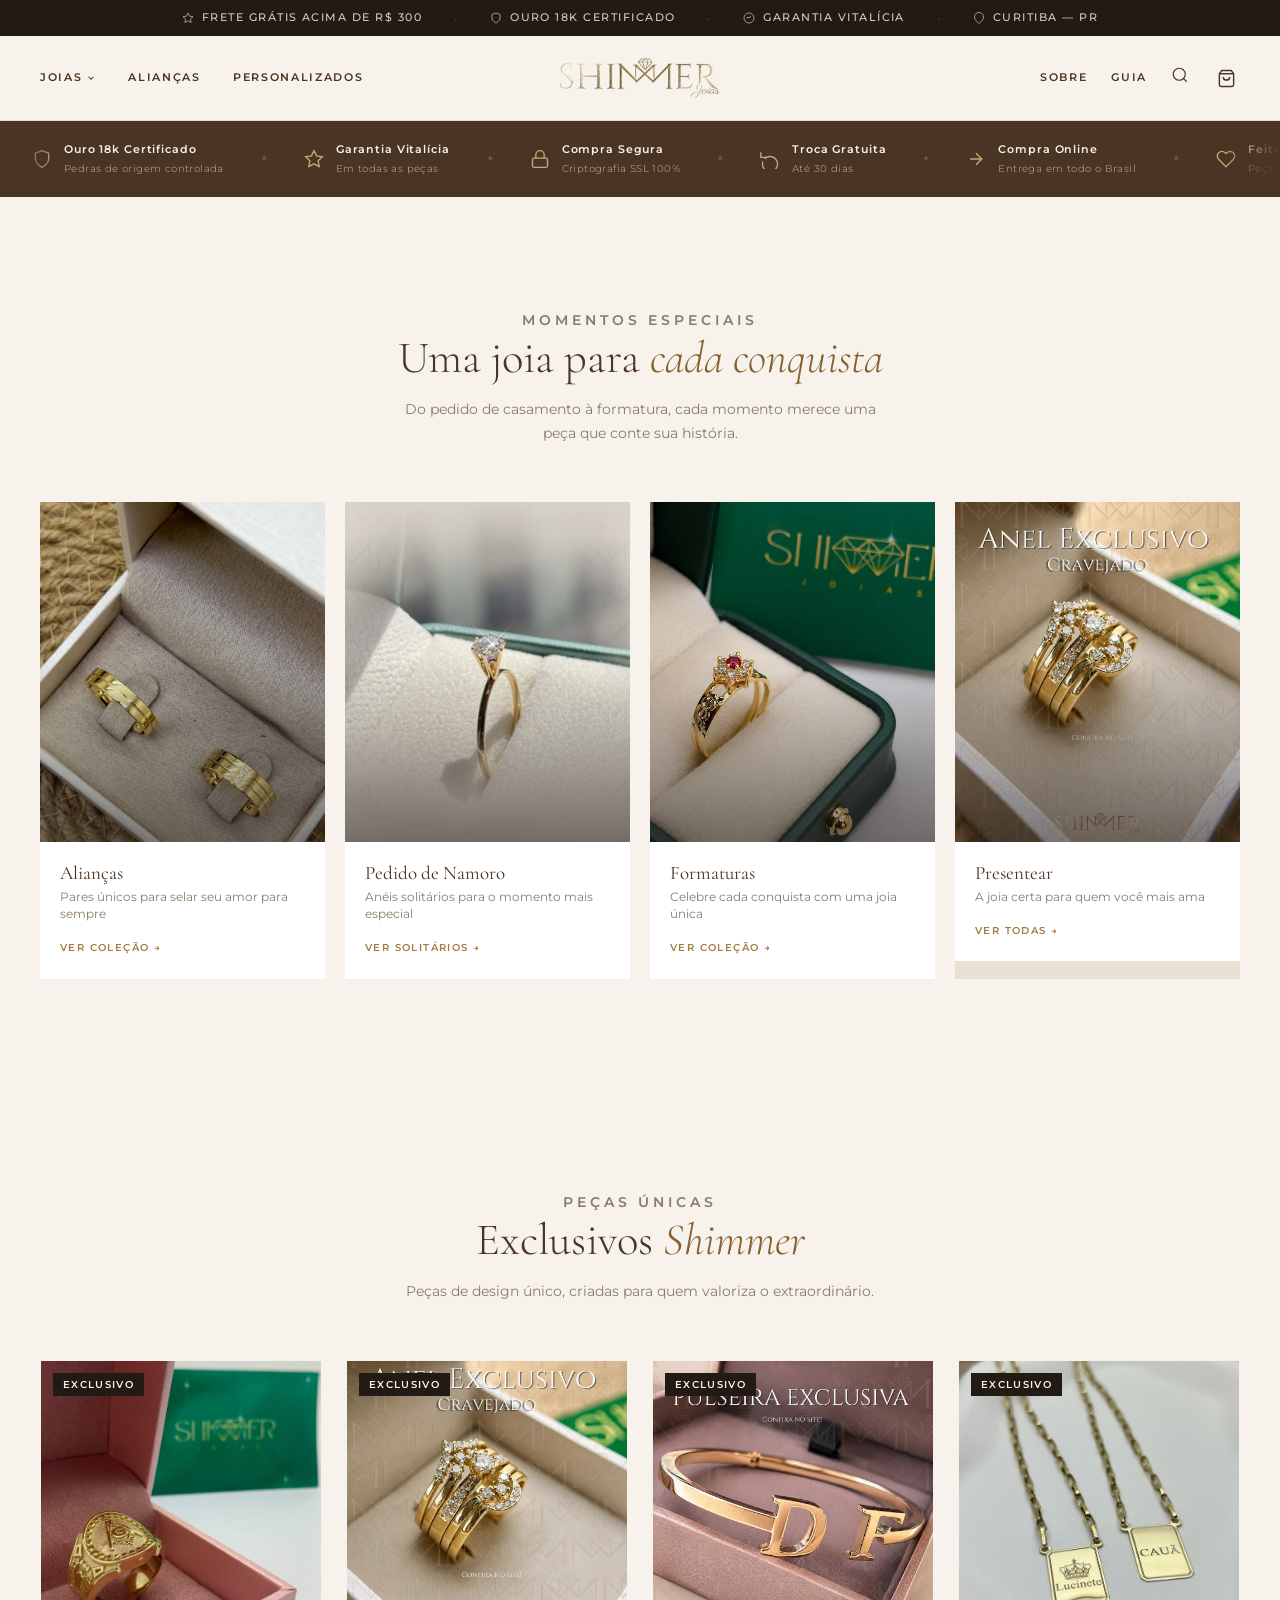
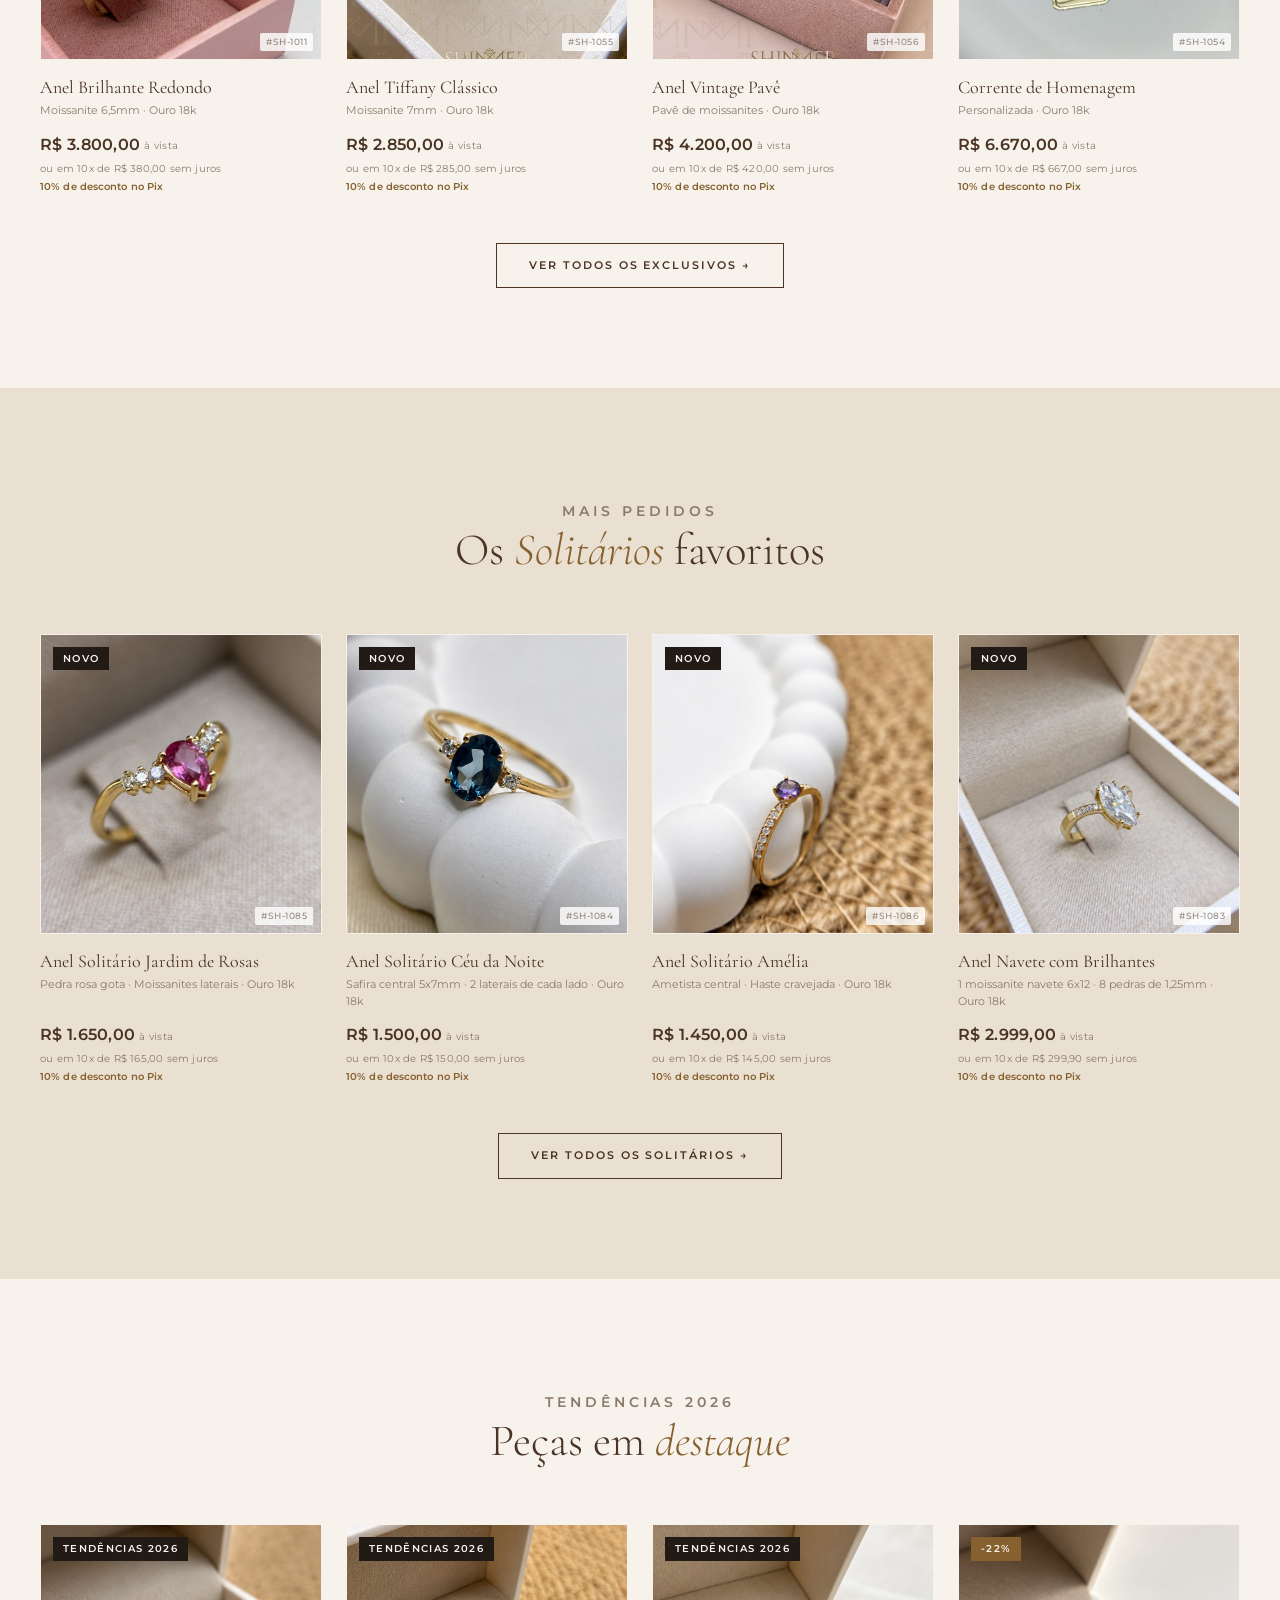
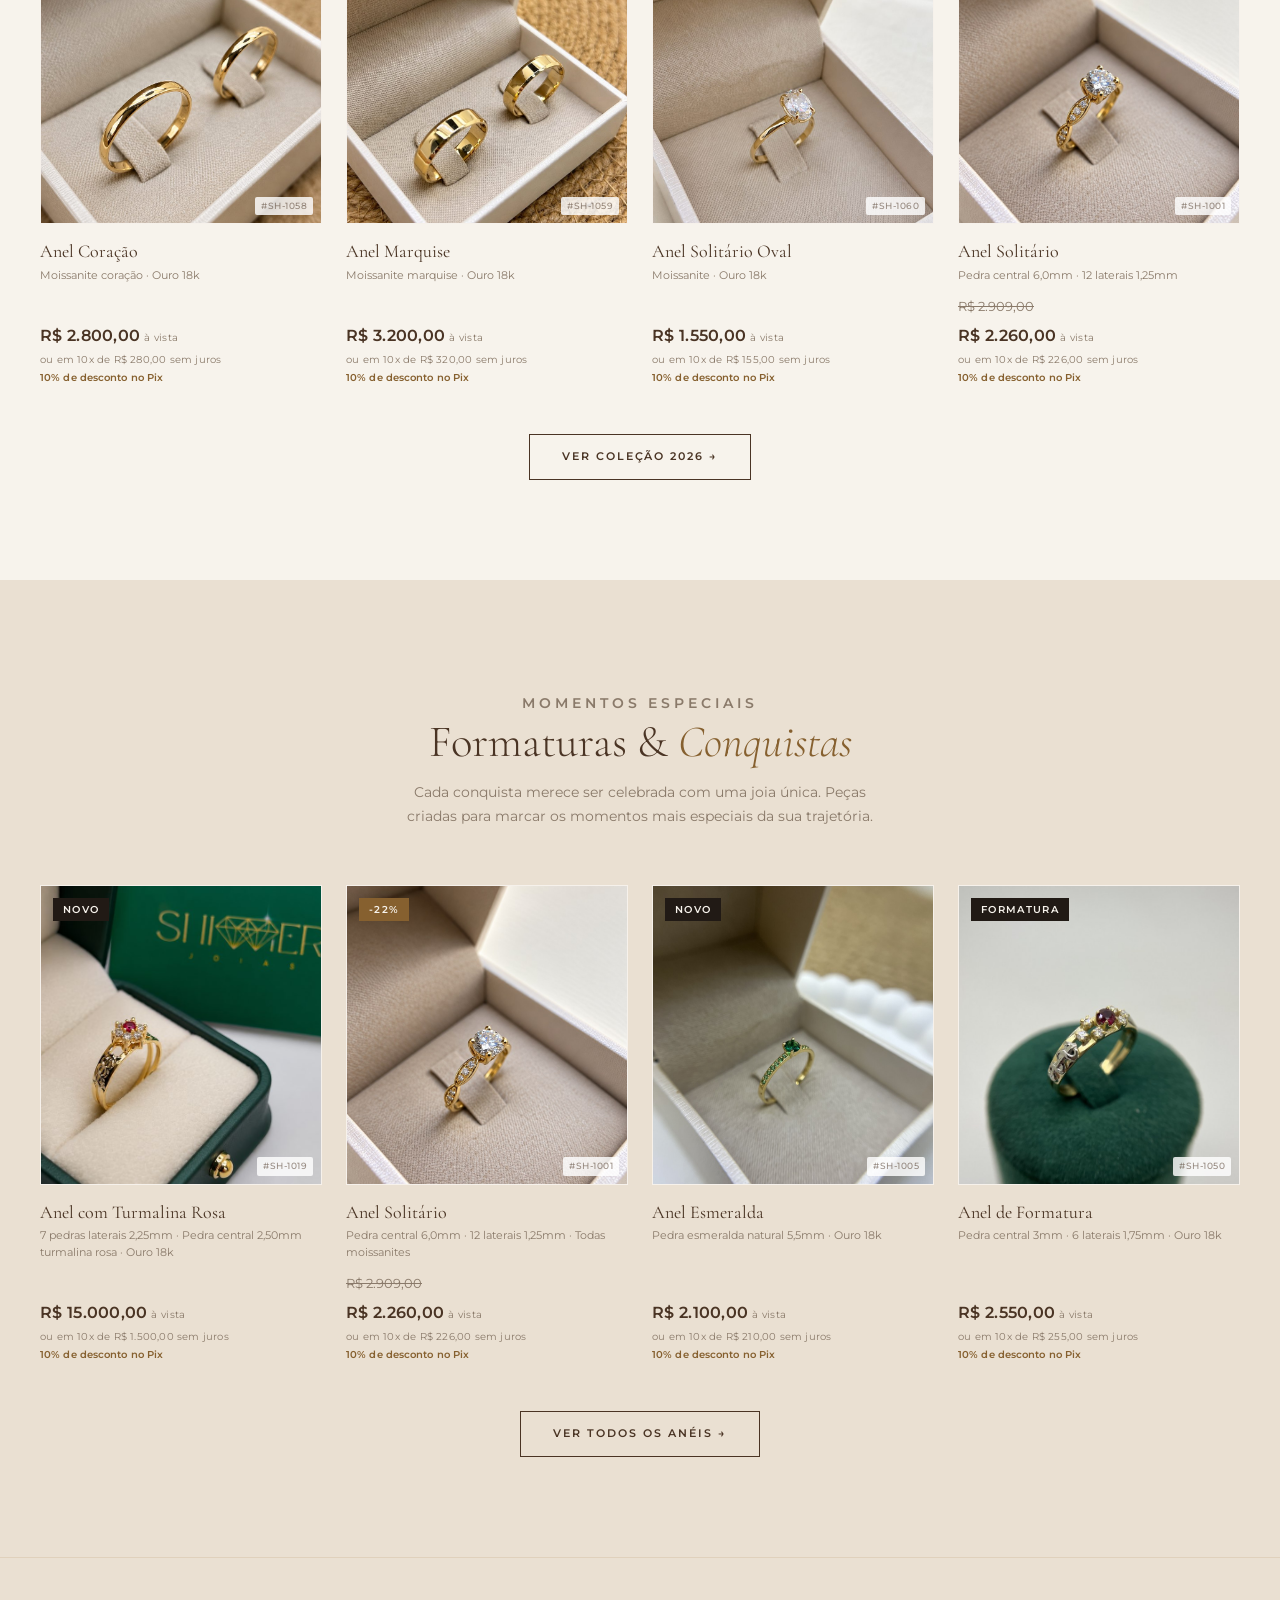
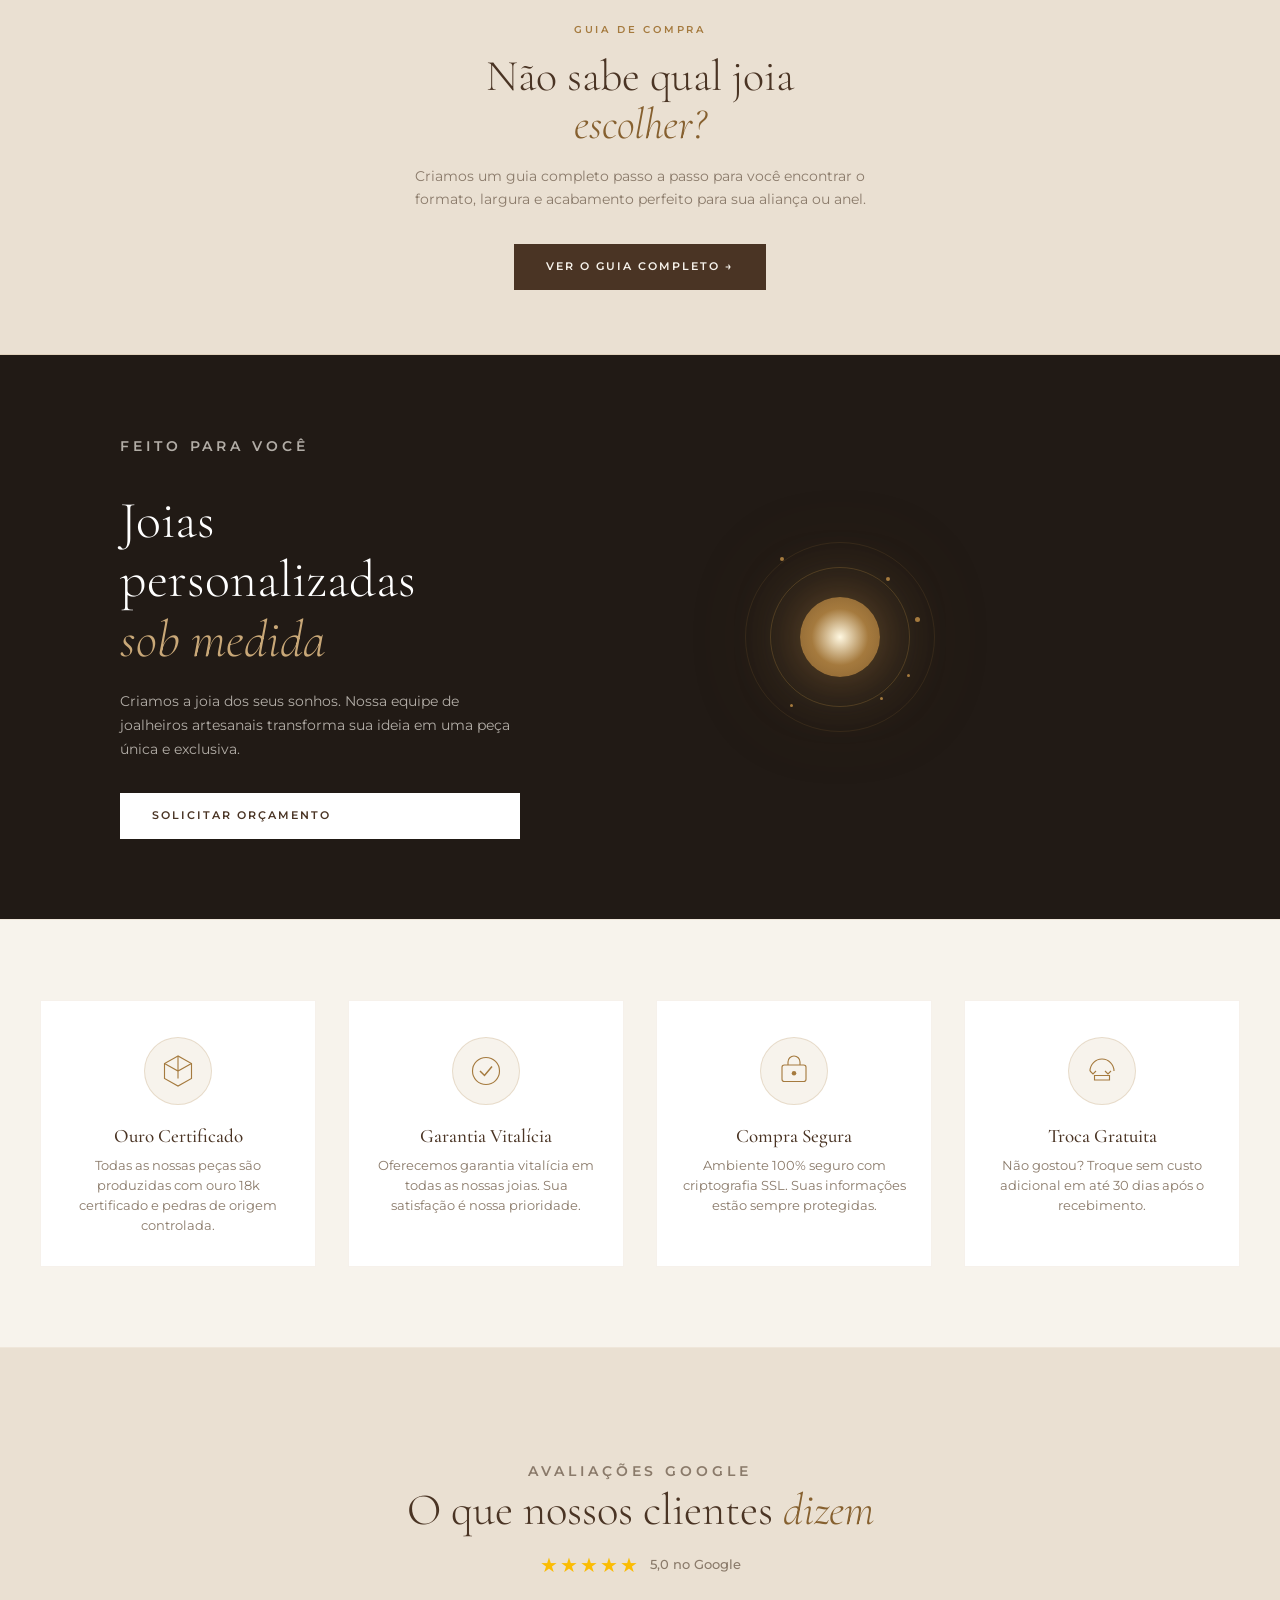
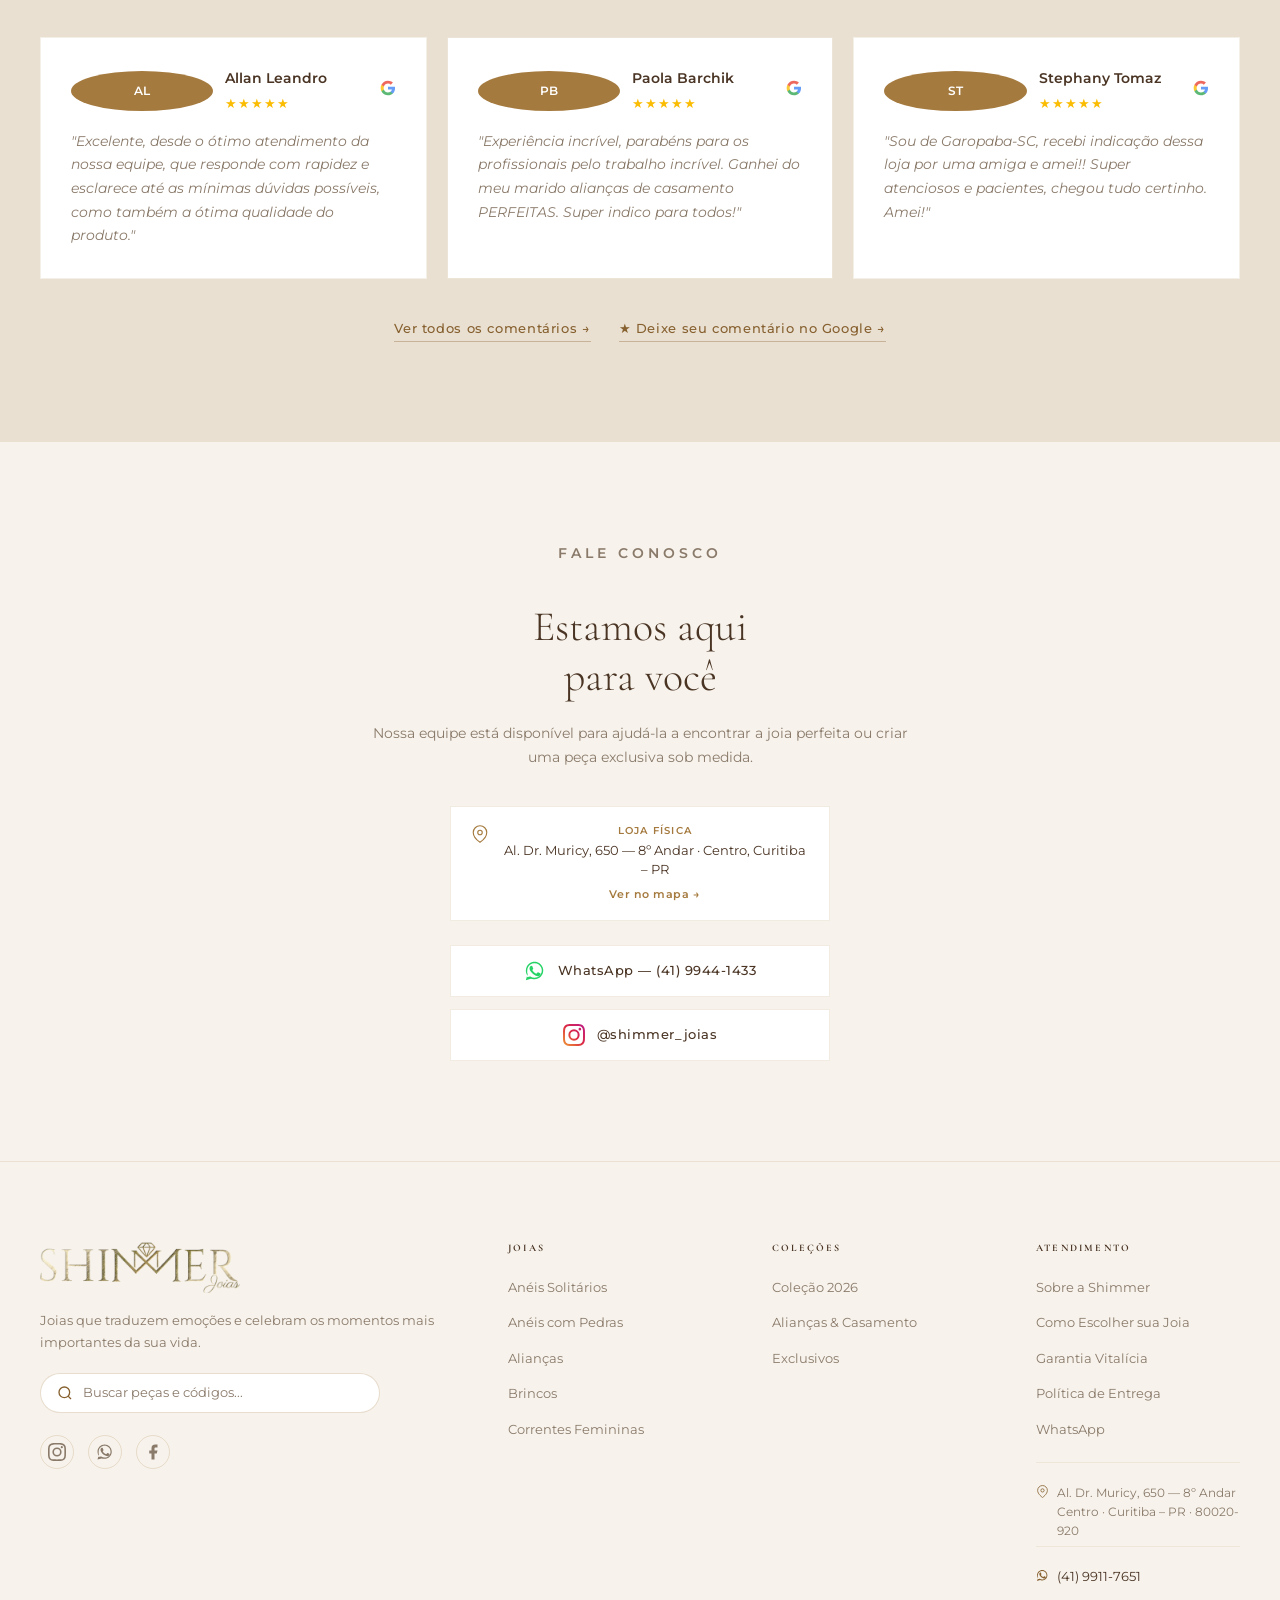
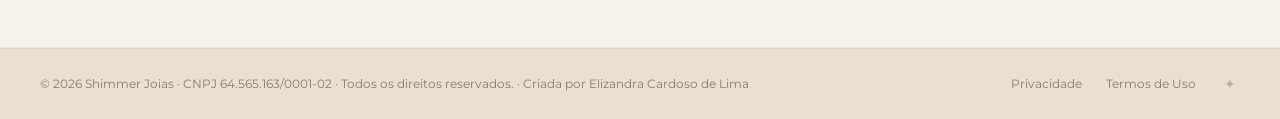
==== index.html @ 9ee4f94f "feat: secao 'Solitarios favoritos' mostra os solitarios recentes Troca os 4 cards antigos (dados fic" ====
<!DOCTYPE html>
<html lang="pt-BR">
<head>
  <meta charset="UTF-8" />
  <meta name="viewport" content="width=device-width, initial-scale=1.0" />
  <title>Shimmer Joias — Joias em Ouro 18k | Curitiba</title>
  <meta name="description" content="Joias exclusivas em ouro 18k, alianças de casamento, anéis solitários e personalizados. Shimmer Joias — Curitiba, PR." />
  <link rel="icon" type="image/png" href="images/logo.png" />
  <link rel="preconnect" href="https://fonts.googleapis.com" />
  <link rel="preconnect" href="https://fonts.gstatic.com" crossorigin />
  <link href="https://fonts.googleapis.com/css2?family=Cormorant+Garamond:ital,wght@0,300;0,400;0,500;0,600;1,300;1,400;1,500&family=Montserrat:wght@300;400;500;600;700&display=swap" rel="stylesheet" />
  <link rel="stylesheet" href="css/style.css" />
</head>
<body>

  <!-- ===== BARRA SUPERIOR ===== -->
  <div class="announcement-bar">
    <div class="announcement-items">
      <span class="announcement-item">
        <svg width="12" height="12" viewBox="0 0 24 24" fill="none" stroke="currentColor" stroke-width="2"><path d="M12 2l3.09 6.26L22 9.27l-5 4.87 1.18 6.88L12 17.77l-6.18 3.25L7 14.14 2 9.27l6.91-1.01L12 2z"/></svg>
        Frete Grátis acima de R$&nbsp;300
      </span>
      <span class="announcement-sep">·</span>
      <span class="announcement-item">
        <svg width="12" height="12" viewBox="0 0 24 24" fill="none" stroke="currentColor" stroke-width="2"><path d="M12 22s8-4 8-10V5l-8-3-8 3v7c0 6 8 10 8 10z"/></svg>
        Ouro 18k Certificado
      </span>
      <span class="announcement-sep">·</span>
      <span class="announcement-item">
        <svg width="12" height="12" viewBox="0 0 24 24" fill="none" stroke="currentColor" stroke-width="2"><circle cx="12" cy="12" r="10"/><path d="M16 8l-4 4-2-2-3 3"/></svg>
        Garantia Vitalícia
      </span>
      <span class="announcement-sep">·</span>
      <span class="announcement-item">
        <svg width="12" height="12" viewBox="0 0 24 24" fill="none" stroke="currentColor" stroke-width="2"><path d="M21 10c0 7-9 13-9 13S3 17 3 10a9 9 0 0118 0z"/></svg>
        Curitiba&nbsp;—&nbsp;PR
      </span>
    </div>
  </div>

  <!-- ===== HEADER ===== -->
  <header id="header">
    <div class="header-inner">

      <!-- Nav esquerda -->
      <nav class="nav-left">
        <div class="nav-dropdown">
          <a href="categoria.html">
            Joias
            <svg width="10" height="10" viewBox="0 0 24 24" fill="none" stroke="currentColor" stroke-width="2.5"><polyline points="6 9 12 15 18 9"/></svg>
          </a>
          <div class="dropdown-menu">
            <a href="categoria.html?cat=solitarios">Anéis Solitários</a>
            <a href="categoria.html?cat=aneis">Anéis com Pedras</a>
            <a href="categoria.html?cat=aneis-formatura">Anéis de Formatura</a>
            <a href="categoria.html?cat=correntes-femininas">Correntes Femininas</a>
            <a href="categoria.html?cat=brincos">Brincos</a>
            <a href="categoria.html?cat=pulseiras-femininas">Pulseiras Femininas</a>
            <a href="categoria.html?cat=pulseiras-masculinas">Pulseiras Masculinas</a>
            <a href="categoria.html?cat=correntes">Correntes Masculinas</a>
            <a href="categoria.html?cat=aneis-masculinos">Anéis Masculinos</a>
          </div>
        </div>
        <a href="categoria.html?cat=casamento">Alianças</a>
        <a href="index.html#contato">Personalizados</a>
      </nav>

      <!-- Logo central -->
      <div class="header-logo">
        <a href="index.html">
          <img src="images/logo.png" alt="Shimmer Joias" />
        </a>
      </div>

      <!-- Nav direita -->
      <nav class="nav-right">
        <div class="nav-text-links">
          <a href="sobre.html">Sobre</a>
          <a href="escolher-joia.html">Guia</a>
        </div>

        <!-- Sacola -->
        <button class="nav-icon-btn" id="cart-btn" aria-label="Sacola">
          <svg width="19" height="19" viewBox="0 0 24 24" fill="none" stroke="currentColor" stroke-width="1.8"><path d="M6 2L3 6v14a2 2 0 002 2h14a2 2 0 002-2V6l-3-4z"/><line x1="3" y1="6" x2="21" y2="6"/><path d="M16 10a4 4 0 01-8 0"/></svg>
          <span class="cart-count" id="cart-count" style="display:none">0</span>
        </button>

        <!-- Hamburger mobile -->
        <button class="hamburger" id="hamburger" aria-label="Menu">
          <span></span><span></span><span></span>
        </button>
      </nav>

    </div>
  </header>

  <!-- ===== MENU MOBILE ===== -->
  <div class="mobile-menu" id="mobile-menu">
    <div class="mobile-menu-inner">
      <span class="mobile-menu-label">Joias</span>
      <a href="categoria.html?cat=solitarios">Anéis Solitários</a>
      <a href="categoria.html?cat=aneis">Anéis com Pedras</a>
      <a href="categoria.html?cat=brincos">Brincos</a>
      <a href="categoria.html?cat=correntes-femininas">Correntes Femininas</a>
      <a href="categoria.html?cat=pulseiras-femininas">Pulseiras Femininas</a>
      <div class="mobile-menu-sep"></div>
      <span class="mobile-menu-label">Coleções</span>
      <a href="categoria.html?cat=casamento">Alianças &amp; Casamento</a>
      <a href="colecao-2026.html">Coleção 2026</a>
      <a href="categoria.html?cat=aneis-exclusivos">Exclusivos</a>
      <div class="mobile-menu-sep"></div>
      <span class="mobile-menu-label">Institucional</span>
      <a href="sobre.html">Sobre a Shimmer</a>
      <a href="escolher-joia.html">Guia de Compra</a>
      <a href="index.html#contato">Fale Conosco</a>
      <a href="https://wa.me/554199441433" target="_blank">WhatsApp</a>
    </div>
  </div>

  <!-- ===== HERO SLIDER ===== -->
  <section class="hero-slider-wrap">
    <div class="hero-slider" id="heroSlider">
      <div class="hero-slide active">
        <picture>
          <source media="(max-width: 768px)" srcset="images/hero-slide-1-mobile.jpg" />
          <img src="images/hero-slide-1.jpg" alt="Para Momentos Únicos — Shimmer Joias" />
        </picture>
      </div>
      <div class="hero-slide">
        <img src="images/hero-slide-2.jpg" alt="Coleção 2026 — Shimmer Joias" />
      </div>
      <div class="hero-slide">
        <img src="images/hero-slide-3.jpg" alt="Anel de Formatura de Fisioterapia — Shimmer Joias" />
      </div>
    </div>
    <div class="hero-dots" id="heroDots">
      <button class="hero-dot active" data-idx="0" aria-label="Slide 1"></button>
      <button class="hero-dot" data-idx="1" aria-label="Slide 2"></button>
      <button class="hero-dot" data-idx="2" aria-label="Slide 3"></button>
    </div>
  </section>

  <!-- ===== BARRA DE BENEFÍCIOS ===== -->
  <section class="benefits-bar">
    <div class="benefits-ticker">
      <div class="benefits-track">
        <!-- set 1 -->
        <div class="benefit-item">
          <div class="benefit-icon"><svg width="20" height="20" viewBox="0 0 24 24" fill="none" stroke="currentColor" stroke-width="1.6"><path d="M12 22s8-4 8-10V5l-8-3-8 3v7c0 6 8 10 8 10z"/></svg></div>
          <div class="benefit-text"><div class="benefit-title">Ouro 18k Certificado</div><div class="benefit-sub">Pedras de origem controlada</div></div>
        </div>
        <span class="benefit-sep">✦</span>
        <div class="benefit-item">
          <div class="benefit-icon"><svg width="20" height="20" viewBox="0 0 24 24" fill="none" stroke="currentColor" stroke-width="1.6"><path d="M12 2l3.09 6.26L22 9.27l-5 4.87 1.18 6.88L12 17.77l-6.18 3.25L7 14.14 2 9.27l6.91-1.01L12 2z"/></svg></div>
          <div class="benefit-text"><div class="benefit-title">Garantia Vitalícia</div><div class="benefit-sub">Em todas as peças</div></div>
        </div>
        <span class="benefit-sep">✦</span>
        <div class="benefit-item">
          <div class="benefit-icon"><svg width="20" height="20" viewBox="0 0 24 24" fill="none" stroke="currentColor" stroke-width="1.6"><rect x="3" y="11" width="18" height="11" rx="2" ry="2"/><path d="M7 11V7a5 5 0 0110 0v4"/></svg></div>
          <div class="benefit-text"><div class="benefit-title">Compra Segura</div><div class="benefit-sub">Criptografia SSL 100%</div></div>
        </div>
        <span class="benefit-sep">✦</span>
        <div class="benefit-item">
          <div class="benefit-icon"><svg width="20" height="20" viewBox="0 0 24 24" fill="none" stroke="currentColor" stroke-width="1.6"><polyline points="1 4 1 10 7 10"/><path d="M3.51 15a9 9 0 102.13-3.36"/></svg></div>
          <div class="benefit-text"><div class="benefit-title">Troca Gratuita</div><div class="benefit-sub">Até 30 dias</div></div>
        </div>
        <span class="benefit-sep">✦</span>
        <div class="benefit-item">
          <div class="benefit-icon"><svg width="20" height="20" viewBox="0 0 24 24" fill="none" stroke="currentColor" stroke-width="1.6"><path d="M5 12h14M12 5l7 7-7 7"/></svg></div>
          <div class="benefit-text"><div class="benefit-title">Compra Online</div><div class="benefit-sub">Entrega em todo o Brasil</div></div>
        </div>
        <span class="benefit-sep">✦</span>
        <div class="benefit-item">
          <div class="benefit-icon"><svg width="20" height="20" viewBox="0 0 24 24" fill="none" stroke="currentColor" stroke-width="1.6"><path d="M20.84 4.61a5.5 5.5 0 00-7.78 0L12 5.67l-1.06-1.06a5.5 5.5 0 00-7.78 7.78l1.06 1.06L12 21.23l7.78-7.78 1.06-1.06a5.5 5.5 0 000-7.78z"/></svg></div>
          <div class="benefit-text"><div class="benefit-title">Feito com Amor</div><div class="benefit-sub">Peças artesanais exclusivas</div></div>
        </div>
        <span class="benefit-sep">✦</span>
        <!-- set 2 (cópia para loop contínuo) -->
        <div class="benefit-item">
          <div class="benefit-icon"><svg width="20" height="20" viewBox="0 0 24 24" fill="none" stroke="currentColor" stroke-width="1.6"><path d="M12 22s8-4 8-10V5l-8-3-8 3v7c0 6 8 10 8 10z"/></svg></div>
          <div class="benefit-text"><div class="benefit-title">Ouro 18k Certificado</div><div class="benefit-sub">Pedras de origem controlada</div></div>
        </div>
        <span class="benefit-sep">✦</span>
        <div class="benefit-item">
          <div class="benefit-icon"><svg width="20" height="20" viewBox="0 0 24 24" fill="none" stroke="currentColor" stroke-width="1.6"><path d="M12 2l3.09 6.26L22 9.27l-5 4.87 1.18 6.88L12 17.77l-6.18 3.25L7 14.14 2 9.27l6.91-1.01L12 2z"/></svg></div>
          <div class="benefit-text"><div class="benefit-title">Garantia Vitalícia</div><div class="benefit-sub">Em todas as peças</div></div>
        </div>
        <span class="benefit-sep">✦</span>
        <div class="benefit-item">
          <div class="benefit-icon"><svg width="20" height="20" viewBox="0 0 24 24" fill="none" stroke="currentColor" stroke-width="1.6"><rect x="3" y="11" width="18" height="11" rx="2" ry="2"/><path d="M7 11V7a5 5 0 0110 0v4"/></svg></div>
          <div class="benefit-text"><div class="benefit-title">Compra Segura</div><div class="benefit-sub">Criptografia SSL 100%</div></div>
        </div>
        <span class="benefit-sep">✦</span>
        <div class="benefit-item">
          <div class="benefit-icon"><svg width="20" height="20" viewBox="0 0 24 24" fill="none" stroke="currentColor" stroke-width="1.6"><polyline points="1 4 1 10 7 10"/><path d="M3.51 15a9 9 0 102.13-3.36"/></svg></div>
          <div class="benefit-text"><div class="benefit-title">Troca Gratuita</div><div class="benefit-sub">Até 30 dias</div></div>
        </div>
        <span class="benefit-sep">✦</span>
        <div class="benefit-item">
          <div class="benefit-icon"><svg width="20" height="20" viewBox="0 0 24 24" fill="none" stroke="currentColor" stroke-width="1.6"><path d="M5 12h14M12 5l7 7-7 7"/></svg></div>
          <div class="benefit-text"><div class="benefit-title">Compra Online</div><div class="benefit-sub">Entrega em todo o Brasil</div></div>
        </div>
        <span class="benefit-sep">✦</span>
        <div class="benefit-item">
          <div class="benefit-icon"><svg width="20" height="20" viewBox="0 0 24 24" fill="none" stroke="currentColor" stroke-width="1.6"><path d="M20.84 4.61a5.5 5.5 0 00-7.78 0L12 5.67l-1.06-1.06a5.5 5.5 0 00-7.78 7.78l1.06 1.06L12 21.23l7.78-7.78 1.06-1.06a5.5 5.5 0 000-7.78z"/></svg></div>
          <div class="benefit-text"><div class="benefit-title">Feito com Amor</div><div class="benefit-sub">Peças artesanais exclusivas</div></div>
        </div>
        <span class="benefit-sep">✦</span>
      </div>
    </div>
  </section>

  <!-- ===== COLEÇÃO CASAMENTO ===== -->
  <section class="colecao-casamento" id="casamento">
    <div class="container">
      <div class="section-header reveal">
        <p class="section-label">Momentos Especiais</p>
        <h2>Uma joia para <em>cada conquista</em></h2>
        <p>Do pedido de casamento à formatura, cada momento merece uma peça que conte sua história.</p>
      </div>
      <div class="casamento-grid">
        <div class="casamento-card reveal reveal-delay-1" onclick="window.location.href='categoria.html?cat=casamento'">
          <div class="casamento-card-img">
            <img src="images/SH-1007.jpg" alt="Alianças de Casamento" loading="lazy" />
            <div class="card-overlay"></div>
          </div>
          <div class="casamento-card-info">
            <h4>Alianças</h4>
            <p>Pares únicos para selar seu amor para sempre</p>
            <span class="cc-ver">Ver coleção →</span>
          </div>
        </div>
        <div class="casamento-card reveal reveal-delay-2" onclick="window.location.href='categoria.html?cat=solitarios'">
          <div class="casamento-card-img">
            <img src="images/SH-1014.jpg" alt="Pedido de Namoro" loading="lazy" />
            <div class="card-overlay"></div>
          </div>
          <div class="casamento-card-info">
            <h4>Pedido de Namoro</h4>
            <p>Anéis solitários para o momento mais especial</p>
            <span class="cc-ver">Ver solitários →</span>
          </div>
        </div>
        <div class="casamento-card reveal reveal-delay-3" onclick="window.location.href='categoria.html?cat=aneis-formatura'">
          <div class="casamento-card-img">
            <img src="images/SH-1019.jpg" alt="Formaturas" loading="lazy" />
            <div class="card-overlay"></div>
          </div>
          <div class="casamento-card-info">
            <h4>Formaturas</h4>
            <p>Celebre cada conquista com uma joia única</p>
            <span class="cc-ver">Ver coleção →</span>
          </div>
        </div>
        <div class="casamento-card reveal reveal-delay-4" onclick="window.location.href='categoria.html'">
          <div class="casamento-card-img">
            <img src="images/SH-1055.jpg" alt="Presentear" loading="lazy" />
            <div class="card-overlay"></div>
          </div>
          <div class="casamento-card-info">
            <h4>Presentear</h4>
            <p>A joia certa para quem você mais ama</p>
            <span class="cc-ver">Ver todas →</span>
          </div>
        </div>
      </div>
    </div>
  </section>

  <!-- ===== CATEGORIAS (hidden) ===== -->
  <section class="categorias" id="categorias" style="display:none">
    <div class="container">
      <div class="section-header">
        <p class="section-label">Nossas Categorias</p>
        <h2>Explore nossa <em>coleção completa</em></h2>
      </div>
      <div class="categorias-grid">
        <div class="categoria-card" onclick="window.location.href='categoria.html?cat=aneis'">
          <div class="categoria-img cat-aneis">
            <div class="cat-overlay"><div class="cat-gem"><div class="ring-band"><div class="ring-stone"></div><div class="ring-sparkle"></div></div></div></div>
          </div>
          <h3>Anéis</h3>
          <p>Solitários e com pedras</p>
          <span class="cat-link">Ver todos →</span>
        </div>
        <div class="categoria-card featured" onclick="window.location.href='categoria.html?cat=correntes-femininas'">
          <div class="featured-badge">Novo</div>
          <div class="categoria-img cat-colares">
            <div class="cat-overlay"><div class="cat-gem" style="position:relative;width:80px;height:120px"><div class="chain"></div><div class="pingente-diamond"></div></div></div>
          </div>
          <h3>Correntes</h3>
          <p>Femininas e masculinas</p>
          <span class="cat-link">Ver todos →</span>
        </div>
        <div class="categoria-card" onclick="window.location.href='categoria.html?cat=brincos'">
          <div class="categoria-img cat-brincos">
            <div class="cat-overlay"><div class="cat-gem" style="display:flex;gap:16px"><div class="argola left"></div><div class="argola right"></div></div></div>
          </div>
          <h3>Brincos</h3>
          <p>Argolas e solitários</p>
          <span class="cat-link">Ver todos →</span>
        </div>
        <div class="categoria-card" onclick="window.location.href='categoria.html?cat=pulseiras-femininas'">
          <div class="categoria-img cat-pulseiras">
            <div class="cat-overlay"><div class="cat-gem"><div class="tennis-band"><div class="tennis-stone ts1"></div><div class="tennis-stone ts2"></div><div class="tennis-stone ts3"></div><div class="tennis-stone ts4"></div><div class="tennis-stone ts5"></div></div></div></div>
          </div>
          <h3>Pulseiras</h3>
          <p>Tennis e correntes</p>
          <span class="cat-link">Ver todas →</span>
        </div>
      </div>
    </div>
  </section>

  <!-- ===== COLEÇÃO AURORA (hidden) ===== -->
  <section class="colecoes" id="aurora" style="display:none">
    <div class="container">
      <div class="colecoes-grid">
        <div class="colecao-main colecao-aurora">
          <div class="colecao-visual">
            <img class="aurora-ring-photo" src="images/colecao-2026-banner.jpg" alt="Coleção Aurora" />
            <div class="aurora-photo-overlay"></div>
          </div>
          <div class="colecao-info">
            <p class="colecao-label">Exclusivo</p>
            <h3>Coleção <em>Aurora</em></h3>
            <p>Inspirada na luz do amanhecer, cada peça captura o brilho único do momento em que o dia começa.</p>
            <a href="colecao-2026.html" class="btn-white-outline">Explorar Aurora →</a>
          </div>
        </div>
        <div class="colecoes-side">
          <div class="colecao-card" onclick="window.location.href='categoria.html?cat=aneis'">
            <div class="colecao-visual-sm colecao-eternidade">
              <div class="colecao-art"><div class="gem-center large"></div><div class="gem-orbit orbit-1"></div><div class="gem-orbit orbit-2"></div><div class="sparkle s1"></div><div class="sparkle s2"></div></div>
            </div>
            <div class="colecao-card-info">
              <h4>Eternidade</h4>
              <p>Anéis de eternidade com diamantes</p>
              <a href="categoria.html?cat=aneis">Ver coleção →</a>
            </div>
          </div>
          <div class="colecao-card" onclick="window.location.href='categoria.html?cat=correntes-femininas'">
            <div class="colecao-visual-sm colecao-botanica">
              <div class="colecao-art"><div class="flower-art"><div class="petal p1"></div><div class="petal p2"></div><div class="petal p3"></div><div class="petal p4"></div><div class="petal p5"></div><div class="petal p6"></div><div class="flower-center"></div></div></div>
            </div>
            <div class="colecao-card-info">
              <h4>Botânica</h4>
              <p>Formas inspiradas na natureza</p>
              <a href="categoria.html?cat=correntes-femininas">Ver coleção →</a>
            </div>
          </div>
          <div class="colecao-card" onclick="window.location.href='categoria.html?cat=aneis-exclusivos'">
            <div class="colecao-visual-sm colecao-vintage">
              <div class="colecao-art"><div class="vintage-art"><div class="v-diamond"></div><div class="v-ring"></div></div></div>
            </div>
            <div class="colecao-card-info">
              <h4>Vintage</h4>
              <p>Clássicos reinterpretados</p>
              <a href="categoria.html?cat=aneis-exclusivos">Ver coleção →</a>
            </div>
          </div>
        </div>
      </div>
    </div>
  </section>

  <!-- ===== PROMOÇÃO SLIDER ===== -->
  <section class="promo-slider" id="promo-slider" style="display:none">
    <div class="promo-slides" id="promo-slides">

      <div class="promo-slide">
        <div class="promo-img-side">
          <img src="images/SH-1014.jpg" alt="Anel Solitário Round" loading="lazy" />
          <div class="promo-img-overlay"></div>
        </div>
        <div class="promo-text-side">
          <p class="promo-eyebrow">Destaque da Semana</p>
          <h3>Anel Solitário <em>Round</em></h3>
          <p class="material">Moissanite 8mm · Ouro 18k · Corte Brilhante</p>
          <p class="preco">R$ 4.500,00</p>
          <div class="promo-nav">
            <div class="promo-dot active" onclick="goToSlide(0)"></div>
            <div class="promo-dot" onclick="goToSlide(1)"></div>
          </div>
          <a href="#" class="btn-gold" onclick="abrirCheckout('SH-1014','Anel Solitário Round','R$ 4.500,00');return false;">
            Comprar agora
          </a>
        </div>
      </div>

      <div class="promo-slide">
        <div class="promo-img-side">
          <img src="images/SH-1028.jpg" alt="Anel com Safira Azul" loading="lazy" />
          <div class="promo-img-overlay"></div>
        </div>
        <div class="promo-text-side">
          <p class="promo-eyebrow">Destaque da Semana</p>
          <h3>Anel com <em>Safira Azul</em></h3>
          <p class="material">14 pedras 1,25mm · Central 4mm · Safira sintética</p>
          <p class="preco">R$ 1.550,00</p>
          <div class="promo-nav">
            <div class="promo-dot" onclick="goToSlide(0)"></div>
            <div class="promo-dot active" onclick="goToSlide(1)"></div>
          </div>
          <a href="#" class="btn-gold" onclick="abrirCheckout('SH-1028','Anel com Safira Azul','R$ 1.550,00');return false;">
            Comprar agora
          </a>
        </div>
      </div>

    </div>
  </section>

  <!-- ===== EXCLUSIVOS ===== -->
  <section class="produtos" id="exclusivos">
    <div class="container">
      <div class="section-header reveal">
        <p class="section-label">Peças Únicas</p>
        <h2>Exclusivos <em>Shimmer</em></h2>
        <p>Peças de design único, criadas para quem valoriza o extraordinário.</p>
      </div>
      <div class="produtos-grid" id="exclusivos-grid">
        <!-- Preenchido por JS via dashboard data -->
        <div class="produto-card reveal reveal-delay-1" data-code="SH-1011" data-name="Anel Brilhante Redondo" data-preco="R$ 3.800,00">
          <div class="produto-img produto-img-foto" data-gallery="images/SH-1011.jpg">
            <span class="produto-code-img">#SH-1011</span>
            <img src="images/SH-1011.jpg" alt="Anel Brilhante Redondo" loading="lazy" />
            <div class="produto-badge">Exclusivo</div>
            <div class="produto-hover-btn">
              <div class="pm-hover-circle"><svg viewBox="0 0 24 24" fill="none" stroke="white" stroke-width="1.5" width="26" height="26"><path d="M1 12s4-8 11-8 11 8 11 8-4 8-11 8-11-8-11-8z"/><circle cx="12" cy="12" r="3"/></svg></div>
              <span class="pm-hover-label">Ver produto</span>
              <button class="btn-sacola" style="display:none">Adicionar à Sacola</button>
            </div>
          </div>
          <div class="produto-info">
            <p class="produto-colecao">Shimmer Joias</p>
            <h4>Anel Brilhante Redondo</h4>
            <p class="produto-material">Moissanite 6,5mm · Ouro 18k</p>
            <p class="produto-preco">R$ 3.800,00</p>
          </div>
        </div>
        <div class="produto-card reveal reveal-delay-2" data-code="SH-1055" data-name="Anel Tiffany Clássico" data-preco="R$ 2.850,00">
          <div class="produto-img produto-img-foto" data-gallery="images/SH-1055.jpg">
            <span class="produto-code-img">#SH-1055</span>
            <img src="images/SH-1055.jpg" alt="Anel Tiffany Clássico" loading="lazy" />
            <div class="produto-badge">Exclusivo</div>
            <div class="produto-hover-btn">
              <div class="pm-hover-circle"><svg viewBox="0 0 24 24" fill="none" stroke="white" stroke-width="1.5" width="26" height="26"><path d="M1 12s4-8 11-8 11 8 11 8-4 8-11 8-11-8-11-8z"/><circle cx="12" cy="12" r="3"/></svg></div>
              <span class="pm-hover-label">Ver produto</span>
              <button class="btn-sacola" style="display:none">Adicionar à Sacola</button>
            </div>
          </div>
          <div class="produto-info">
            <p class="produto-colecao">Shimmer Joias</p>
            <h4>Anel Tiffany Clássico</h4>
            <p class="produto-material">Moissanite 7mm · Ouro 18k</p>
            <p class="produto-preco">R$ 2.850,00</p>
          </div>
        </div>
        <div class="produto-card reveal reveal-delay-3" data-code="SH-1056" data-name="Anel Vintage Pavê" data-preco="R$ 4.200,00">
          <div class="produto-img produto-img-foto" data-gallery="images/SH-1056.jpg">
            <span class="produto-code-img">#SH-1056</span>
            <img src="images/SH-1056.jpg" alt="Anel Vintage Pavê" loading="lazy" />
            <div class="produto-badge">Exclusivo</div>
            <div class="produto-hover-btn">
              <div class="pm-hover-circle"><svg viewBox="0 0 24 24" fill="none" stroke="white" stroke-width="1.5" width="26" height="26"><path d="M1 12s4-8 11-8 11 8 11 8-4 8-11 8-11-8-11-8z"/><circle cx="12" cy="12" r="3"/></svg></div>
              <span class="pm-hover-label">Ver produto</span>
              <button class="btn-sacola" style="display:none">Adicionar à Sacola</button>
            </div>
          </div>
          <div class="produto-info">
            <p class="produto-colecao">Shimmer Joias</p>
            <h4>Anel Vintage Pavê</h4>
            <p class="produto-material">Pavê de moissanites · Ouro 18k</p>
            <p class="produto-preco">R$ 4.200,00</p>
          </div>
        </div>
        <div class="produto-card reveal reveal-delay-4" data-code="SH-1054" data-name="Corrente de Homenagem Personalizada" data-preco="R$ 6.670,00">
          <div class="produto-img produto-img-foto" data-gallery="images/SH-1054.jpg">
            <span class="produto-code-img">#SH-1054</span>
            <img src="images/SH-1054.jpg" alt="Corrente de Homenagem Personalizada" loading="lazy" />
            <div class="produto-badge">Exclusivo</div>
            <div class="produto-hover-btn">
              <div class="pm-hover-circle"><svg viewBox="0 0 24 24" fill="none" stroke="white" stroke-width="1.5" width="26" height="26"><path d="M1 12s4-8 11-8 11 8 11 8-4 8-11 8-11-8-11-8z"/><circle cx="12" cy="12" r="3"/></svg></div>
              <span class="pm-hover-label">Ver produto</span>
              <button class="btn-sacola" style="display:none">Adicionar à Sacola</button>
            </div>
          </div>
          <div class="produto-info">
            <p class="produto-colecao">Coleção Especial</p>
            <h4>Corrente de Homenagem</h4>
            <p class="produto-material">Personalizada · Ouro 18k</p>
            <p class="produto-preco">R$ 6.670,00</p>
          </div>
        </div>
      </div>
      <div class="ver-mais">
        <a href="categoria.html?cat=aneis-exclusivos" class="btn-outline">Ver todos os exclusivos →</a>
      </div>
    </div>
  </section>

  <!-- ===== OS MAIS PEDIDOS — SOLITÁRIOS ===== -->
  <section class="produtos bg-cream" id="mais-pedidos">
    <div class="container">
      <div class="section-header reveal">
        <p class="section-label">Mais Pedidos</p>
        <h2>Os <em>Solitários</em> favoritos</h2>
      </div>
      <div class="produtos-grid mais-pedidos-grid">
        <div class="produto-card reveal reveal-delay-1" data-code="SH-1085" data-name="Anel Solitário Jardim de Rosas" data-preco="R$ 1.650,00">
          <div class="produto-img produto-img-foto" data-gallery="images/SH-1085.jpg">
            <span class="produto-code-img">#SH-1085</span>
            <img src="images/SH-1085.jpg" alt="Anel Solitário Jardim de Rosas" loading="lazy" />
            <div class="produto-badge">Novo</div>
            <div class="produto-hover-btn">
              <div class="pm-hover-circle"><svg viewBox="0 0 24 24" fill="none" stroke="white" stroke-width="1.5" width="26" height="26"><path d="M1 12s4-8 11-8 11 8 11 8-4 8-11 8-11-8-11-8z"/><circle cx="12" cy="12" r="3"/></svg></div>
              <span class="pm-hover-label">Ver produto</span>
              <button class="btn-sacola" style="display:none">Adicionar à Sacola</button>
            </div>
          </div>
          <div class="produto-info">
            <h4>Anel Solitário Jardim de Rosas</h4>
            <p class="produto-material">Pedra rosa gota · Moissanites laterais · Ouro 18k</p>
            <p class="produto-preco">R$ 1.650,00</p>
          </div>
        </div>
        <div class="produto-card reveal reveal-delay-2" data-code="SH-1084" data-name="Anel Solitário Céu da Noite" data-preco="R$ 1.500,00">
          <div class="produto-img produto-img-foto" data-gallery="images/SH-1084.jpg">
            <span class="produto-code-img">#SH-1084</span>
            <img src="images/SH-1084.jpg" alt="Anel Solitário Céu da Noite" loading="lazy" />
            <div class="produto-badge">Novo</div>
            <div class="produto-hover-btn">
              <div class="pm-hover-circle"><svg viewBox="0 0 24 24" fill="none" stroke="white" stroke-width="1.5" width="26" height="26"><path d="M1 12s4-8 11-8 11 8 11 8-4 8-11 8-11-8-11-8z"/><circle cx="12" cy="12" r="3"/></svg></div>
              <span class="pm-hover-label">Ver produto</span>
              <button class="btn-sacola" style="display:none">Adicionar à Sacola</button>
            </div>
          </div>
          <div class="produto-info">
            <h4>Anel Solitário Céu da Noite</h4>
            <p class="produto-material">Safira central 5x7mm · 2 laterais de cada lado · Ouro 18k</p>
            <p class="produto-preco">R$ 1.500,00</p>
          </div>
        </div>
        <div class="produto-card reveal reveal-delay-3" data-code="SH-1086" data-name="Anel Solitário Amélia" data-preco="R$ 1.450,00">
          <div class="produto-img produto-img-foto" data-gallery="images/SH-1086.jpg">
            <span class="produto-code-img">#SH-1086</span>
            <img src="images/SH-1086.jpg" alt="Anel Solitário Amélia" loading="lazy" />
            <div class="produto-badge">Novo</div>
            <div class="produto-hover-btn">
              <div class="pm-hover-circle"><svg viewBox="0 0 24 24" fill="none" stroke="white" stroke-width="1.5" width="26" height="26"><path d="M1 12s4-8 11-8 11 8 11 8-4 8-11 8-11-8-11-8z"/><circle cx="12" cy="12" r="3"/></svg></div>
              <span class="pm-hover-label">Ver produto</span>
              <button class="btn-sacola" style="display:none">Adicionar à Sacola</button>
            </div>
          </div>
          <div class="produto-info">
            <h4>Anel Solitário Amélia</h4>
            <p class="produto-material">Ametista central · Haste cravejada · Ouro 18k</p>
            <p class="produto-preco">R$ 1.450,00</p>
          </div>
        </div>
        <div class="produto-card reveal reveal-delay-4" data-code="SH-1083" data-name="Anel Navete com Brilhantes" data-preco="R$ 2.999,00">
          <div class="produto-img produto-img-foto" data-gallery="images/SH-1083.jpg">
            <span class="produto-code-img">#SH-1083</span>
            <img src="images/SH-1083.jpg" alt="Anel Navete com Brilhantes" loading="lazy" />
            <div class="produto-badge">Novo</div>
            <div class="produto-hover-btn">
              <div class="pm-hover-circle"><svg viewBox="0 0 24 24" fill="none" stroke="white" stroke-width="1.5" width="26" height="26"><path d="M1 12s4-8 11-8 11 8 11 8-4 8-11 8-11-8-11-8z"/><circle cx="12" cy="12" r="3"/></svg></div>
              <span class="pm-hover-label">Ver produto</span>
              <button class="btn-sacola" style="display:none">Adicionar à Sacola</button>
            </div>
          </div>
          <div class="produto-info">
            <h4>Anel Navete com Brilhantes</h4>
            <p class="produto-material">1 moissanite navete 6x12 · 8 pedras de 1,25mm · Ouro 18k</p>
            <p class="produto-preco">R$ 2.999,00</p>
          </div>
        </div>
      </div>
      <div class="ver-mais">
        <a href="categoria.html?cat=solitarios" class="btn-outline">Ver todos os solitários →</a>
      </div>
    </div>
  </section>

  <!-- ===== TENDÊNCIAS 2027 ===== -->
  <section class="produtos" id="tendencias">
    <div class="container">
      <div class="section-header reveal">
        <p class="section-label">Tendências 2026</p>
        <h2>Peças em <em>destaque</em></h2>
      </div>
      <div class="produtos-grid mais-pedidos-grid">

        <div class="produto-card reveal reveal-delay-1" data-code="SH-1058" data-name="Anel Coração" data-preco="R$ 2.800,00">
          <div class="produto-img produto-img-foto" data-gallery="images/SH-1058.jpg">
            <span class="produto-code-img">#SH-1058</span>
            <img src="images/SH-1058.jpg" alt="Anel Coração" loading="lazy" />
            <div class="produto-badge">Tendências 2026</div>
            <div class="produto-hover-btn">
              <div class="pm-hover-circle"><svg viewBox="0 0 24 24" fill="none" stroke="white" stroke-width="1.5" width="26" height="26"><path d="M1 12s4-8 11-8 11 8 11 8-4 8-11 8-11-8-11-8z"/><circle cx="12" cy="12" r="3"/></svg></div>
              <span class="pm-hover-label">Ver produto</span>
              <button class="btn-sacola" style="display:none">Adicionar à Sacola</button>
            </div>
          </div>
          <div class="produto-info">
            <p class="produto-colecao">Tendências 2026</p>
            <h4>Anel Coração</h4>
            <p class="produto-material">Moissanite coração · Ouro 18k</p>
            <p class="produto-preco">R$ 2.800,00</p>
          </div>
        </div>

        <div class="produto-card reveal reveal-delay-2" data-code="SH-1059" data-name="Anel Marquise" data-preco="R$ 3.200,00">
          <div class="produto-img produto-img-foto" data-gallery="images/SH-1059.jpg">
            <span class="produto-code-img">#SH-1059</span>
            <img src="images/SH-1059.jpg" alt="Anel Marquise" loading="lazy" />
            <div class="produto-badge">Tendências 2026</div>
            <div class="produto-hover-btn">
              <div class="pm-hover-circle"><svg viewBox="0 0 24 24" fill="none" stroke="white" stroke-width="1.5" width="26" height="26"><path d="M1 12s4-8 11-8 11 8 11 8-4 8-11 8-11-8-11-8z"/><circle cx="12" cy="12" r="3"/></svg></div>
              <span class="pm-hover-label">Ver produto</span>
              <button class="btn-sacola" style="display:none">Adicionar à Sacola</button>
            </div>
          </div>
          <div class="produto-info">
            <p class="produto-colecao">Tendências 2026</p>
            <h4>Anel Marquise</h4>
            <p class="produto-material">Moissanite marquise · Ouro 18k</p>
            <p class="produto-preco">R$ 3.200,00</p>
          </div>
        </div>

        <div class="produto-card reveal reveal-delay-3" data-code="SH-1060" data-name="Anel Solitário Oval" data-preco="R$ 1.550,00">
          <div class="produto-img produto-img-foto" data-gallery="images/SH-1060.jpg">
            <span class="produto-code-img">#SH-1060</span>
            <img src="images/SH-1060.jpg" alt="Anel Solitário Oval" loading="lazy" />
            <div class="produto-badge">Tendências 2026</div>
            <div class="produto-hover-btn">
              <div class="pm-hover-circle"><svg viewBox="0 0 24 24" fill="none" stroke="white" stroke-width="1.5" width="26" height="26"><path d="M1 12s4-8 11-8 11 8 11 8-4 8-11 8-11-8-11-8z"/><circle cx="12" cy="12" r="3"/></svg></div>
              <span class="pm-hover-label">Ver produto</span>
              <button class="btn-sacola" style="display:none">Adicionar à Sacola</button>
            </div>
          </div>
          <div class="produto-info">
            <p class="produto-colecao">Tendências 2026</p>
            <h4>Anel Solitário Oval</h4>
            <p class="produto-material">Moissanite · Ouro 18k</p>
            <div class="preco-grupo">
              <p class="produto-preco">R$ 1.550,00</p>
            </div>
          </div>
        </div>

        <div class="produto-card reveal reveal-delay-4" data-code="SH-1001" data-name="Anel Solitário" data-preco="R$ 2.260,00">
          <div class="produto-img produto-img-foto" data-gallery="images/SH-1001.jpg">
            <span class="produto-code-img">#SH-1001</span>
            <img src="images/SH-1001.jpg" alt="Anel Solitário Shimmer" loading="lazy" />
            <div class="produto-badge sale">-22%</div>
            <div class="produto-hover-btn">
              <div class="pm-hover-circle"><svg viewBox="0 0 24 24" fill="none" stroke="white" stroke-width="1.5" width="26" height="26"><path d="M1 12s4-8 11-8 11 8 11 8-4 8-11 8-11-8-11-8z"/><circle cx="12" cy="12" r="3"/></svg></div>
              <span class="pm-hover-label">Ver produto</span>
              <button class="btn-sacola" style="display:none">Adicionar à Sacola</button>
            </div>
          </div>
          <div class="produto-info">
            <p class="produto-colecao">Shimmer Joias</p>
            <h4>Anel Solitário</h4>
            <p class="produto-material">Pedra central 6,0mm · 12 laterais 1,25mm</p>
            <div class="preco-grupo">
              <p class="produto-preco-old">R$ 2.909,00</p>
              <p class="produto-preco">R$ 2.260,00</p>
            </div>
          </div>
        </div>

      </div>
      <div class="ver-mais">
        <a href="colecao-2026.html" class="btn-outline">Ver coleção 2026 →</a>
      </div>
    </div>
  </section>

  <!-- ===== FORMATURAS & CONQUISTAS ===== -->
  <section class="produtos bg-cream secao-formaturas" id="formaturas">
    <div class="container">
      <div class="section-header reveal">
        <p class="section-label">Momentos Especiais</p>
        <h2>Formaturas &amp; <em>Conquistas</em></h2>
        <p>Cada conquista merece ser celebrada com uma joia única. Peças criadas para marcar os momentos mais especiais da sua trajetória.</p>
      </div>
      <div class="produtos-grid mais-pedidos-grid">
        <div class="produto-card reveal reveal-delay-1" data-code="SH-1019" data-name="Anel com Turmalina Rosa" data-preco="R$ 15.000,00">
          <div class="produto-img produto-img-foto" data-gallery="images/SH-1019.jpg">
            <span class="produto-code-img">#SH-1019</span>
            <img src="images/SH-1019.jpg" alt="Anel com Turmalina Rosa" loading="lazy" />
            <div class="produto-badge">Novo</div>
            <div class="produto-hover-btn">
              <div class="pm-hover-circle"><svg viewBox="0 0 24 24" fill="none" stroke="white" stroke-width="1.5" width="26" height="26"><path d="M1 12s4-8 11-8 11 8 11 8-4 8-11 8-11-8-11-8z"/><circle cx="12" cy="12" r="3"/></svg></div>
              <span class="pm-hover-label">Ver produto</span>
              <button class="btn-sacola" style="display:none">Adicionar à Sacola</button>
            </div>
          </div>
          <div class="produto-info">
            <p class="produto-colecao">Shimmer Joias</p>
            <h4>Anel com Turmalina Rosa</h4>
            <p class="produto-material">7 pedras laterais 2,25mm · Pedra central 2,50mm turmalina rosa · Ouro 18k</p>
            <p class="produto-preco">R$ 15.000,00</p>
          </div>
        </div>
        <div class="produto-card reveal reveal-delay-2" data-code="SH-1001" data-name="Anel Solitário" data-preco="R$ 2.260,00">
          <div class="produto-img produto-img-foto" data-gallery="images/SH-1001.jpg">
            <span class="produto-code-img">#SH-1001</span>
            <img src="images/SH-1001.jpg" alt="Anel Solitário Shimmer" loading="lazy" />
            <div class="produto-badge sale">-22%</div>
            <div class="produto-hover-btn">
              <div class="pm-hover-circle"><svg viewBox="0 0 24 24" fill="none" stroke="white" stroke-width="1.5" width="26" height="26"><path d="M1 12s4-8 11-8 11 8 11 8-4 8-11 8-11-8-11-8z"/><circle cx="12" cy="12" r="3"/></svg></div>
              <span class="pm-hover-label">Ver produto</span>
              <button class="btn-sacola" style="display:none">Adicionar à Sacola</button>
            </div>
          </div>
          <div class="produto-info">
            <p class="produto-colecao">Shimmer Joias</p>
            <h4>Anel Solitário</h4>
            <p class="produto-material">Pedra central 6,0mm · 12 laterais 1,25mm · Todas moissanites</p>
            <div class="preco-grupo">
              <p class="produto-preco-old">R$ 2.909,00</p>
              <p class="produto-preco">R$ 2.260,00</p>
            </div>
          </div>
        </div>
        <div class="produto-card reveal reveal-delay-3" data-code="SH-1005" data-name="Anel Esmeralda" data-preco="R$ 2.100,00">
          <div class="produto-img produto-img-foto" data-gallery="images/SH-1005.jpg">
            <span class="produto-code-img">#SH-1005</span>
            <img src="images/SH-1005.jpg" alt="Anel Esmeralda" loading="lazy" />
            <div class="produto-badge">Novo</div>
            <div class="produto-hover-btn">
              <div class="pm-hover-circle"><svg viewBox="0 0 24 24" fill="none" stroke="white" stroke-width="1.5" width="26" height="26"><path d="M1 12s4-8 11-8 11 8 11 8-4 8-11 8-11-8-11-8z"/><circle cx="12" cy="12" r="3"/></svg></div>
              <span class="pm-hover-label">Ver produto</span>
              <button class="btn-sacola" style="display:none">Adicionar à Sacola</button>
            </div>
          </div>
          <div class="produto-info">
            <p class="produto-colecao">Shimmer Joias</p>
            <h4>Anel Esmeralda</h4>
            <p class="produto-material">Pedra esmeralda natural 5,5mm · Ouro 18k</p>
            <p class="produto-preco">R$ 2.100,00</p>
          </div>
        </div>
        <div class="produto-card reveal reveal-delay-4" data-code="SH-1050" data-name="Anel de Formatura" data-preco="R$ 2.550,00">
          <div class="produto-img produto-img-foto" data-gallery="images/SH-1050.jpg">
            <span class="produto-code-img">#SH-1050</span>
            <img src="images/SH-1050.jpg" alt="Anel de Formatura" loading="lazy" />
            <div class="produto-badge">Formatura</div>
            <div class="produto-hover-btn">
              <div class="pm-hover-circle"><svg viewBox="0 0 24 24" fill="none" stroke="white" stroke-width="1.5" width="26" height="26"><path d="M1 12s4-8 11-8 11 8 11 8-4 8-11 8-11-8-11-8z"/><circle cx="12" cy="12" r="3"/></svg></div>
              <span class="pm-hover-label">Ver produto</span>
              <button class="btn-sacola" style="display:none">Adicionar à Sacola</button>
            </div>
          </div>
          <div class="produto-info">
            <p class="produto-colecao">Shimmer Joias</p>
            <h4>Anel de Formatura</h4>
            <p class="produto-material">Pedra central 3mm · 6 laterais 1,75mm · Ouro 18k</p>
            <p class="produto-preco">R$ 2.550,00</p>
          </div>
        </div>
      </div>
      <div class="ver-mais">
        <a href="categoria.html?cat=aneis" class="btn-outline">Ver todos os anéis →</a>
      </div>
    </div>
  </section>

  <!-- BANNER ESCOLHER JOIA -->
  <section class="banner-escolher">
    <div class="banner-escolher-inner">
      <span>Guia de Compra</span>
      <h3>Não sabe qual joia<br /><em>escolher?</em></h3>
      <p>Criamos um guia completo passo a passo para você encontrar o formato, largura e acabamento perfeito para sua aliança ou anel.</p>
      <a href="escolher-joia.html" class="btn-primary">Ver o guia completo →</a>
    </div>
  </section>

  <!-- BANNER LUXO -->
  <section class="banner-luxo">
    <div class="banner-content">
      <p class="banner-label">Feito para você</p>
      <h2>Joias personalizadas<br /><em>sob medida</em></h2>
      <p>Criamos a joia dos seus sonhos. Nossa equipe de joalheiros artesanais transforma sua ideia em uma peça única e exclusiva.</p>
      <a href="#contato" class="btn-white">Solicitar Orçamento</a>
    </div>
    <div class="banner-visual">
      <div class="banner-gem-container">
        <div class="banner-gem bg1"></div>
        <div class="banner-gem bg2"></div>
        <div class="banner-gem bg3"></div>
        <div class="banner-sparkle bs1"></div>
        <div class="banner-sparkle bs2"></div>
        <div class="banner-sparkle bs3"></div>
        <div class="banner-sparkle bs4"></div>
        <div class="banner-sparkle bs5"></div>
        <div class="banner-sparkle bs6"></div>
      </div>
    </div>
  </section>

  <!-- DIFERENCIAIS -->
  <section class="diferenciais">
    <div class="container">
      <div class="diferenciais-grid">
        <div class="diferencial reveal reveal-delay-1">
          <div class="dif-icon">
            <svg viewBox="0 0 48 48" width="36" height="36"><path d="M24 4L6 14v20l18 10 18-10V14L24 4z" fill="none" stroke="var(--gold)" stroke-width="1.5"/><path d="M24 4v30M6 14l18 10 18-10" fill="none" stroke="var(--gold)" stroke-width="1.5"/></svg>
          </div>
          <h4>Ouro Certificado</h4>
          <p>Todas as nossas peças são produzidas com ouro 18k certificado e pedras de origem controlada.</p>
        </div>
        <div class="diferencial reveal reveal-delay-2">
          <div class="dif-icon">
            <svg viewBox="0 0 48 48" width="36" height="36"><circle cx="24" cy="24" r="18" fill="none" stroke="var(--gold)" stroke-width="1.5"/><path d="M16 24l6 6 10-12" fill="none" stroke="var(--gold)" stroke-width="2"/></svg>
          </div>
          <h4>Garantia Vitalícia</h4>
          <p>Oferecemos garantia vitalícia em todas as nossas joias. Sua satisfação é nossa prioridade.</p>
        </div>
        <div class="diferencial reveal reveal-delay-3">
          <div class="dif-icon">
            <svg viewBox="0 0 48 48" width="36" height="36"><rect x="8" y="16" width="32" height="22" rx="3" fill="none" stroke="var(--gold)" stroke-width="1.5"/><path d="M16 16v-4a8 8 0 0116 0v4" fill="none" stroke="var(--gold)" stroke-width="1.5"/><circle cx="24" cy="27" r="3" fill="var(--gold)"/></svg>
          </div>
          <h4>Compra Segura</h4>
          <p>Ambiente 100% seguro com criptografia SSL. Suas informações estão sempre protegidas.</p>
        </div>
        <div class="diferencial reveal reveal-delay-4">
          <div class="dif-icon">
            <svg viewBox="0 0 48 48" width="36" height="36"><path d="M8 24c0-8.8 7.2-16 16-16s16 7.2 16 16" fill="none" stroke="var(--gold)" stroke-width="1.5"/><path d="M8 24l4 4 4-4M36 24l-4 4-4-4" fill="none" stroke="var(--gold)" stroke-width="1.5"/><path d="M14 30h20v6H14z" fill="none" stroke="var(--gold)" stroke-width="1.5"/></svg>
          </div>
          <h4>Troca Gratuita</h4>
          <p>Não gostou? Troque sem custo adicional em até 30 dias após o recebimento.</p>
        </div>
      </div>
    </div>
  </section>

  <!-- SOBRE (hidden) -->
  <section class="sobre" id="sobre" style="display:none">
    <div class="container sobre-inner">
      <div class="sobre-visual">
        <div class="sobre-frame">
          <div class="sobre-art">
            <div class="s-diamond d1"></div><div class="s-diamond d2"></div><div class="s-diamond d3"></div>
            <div class="s-line l1"></div><div class="s-line l2"></div>
            <div class="s-sparkle sp1"></div><div class="s-sparkle sp2"></div><div class="s-sparkle sp3"></div>
          </div>
          <div class="sobre-badge-label">Desde 2015</div>
        </div>
        <div class="sobre-stats">
          <div class="stat"><span class="stat-num">10+</span><span class="stat-label">Anos de experiência</span></div>
          <div class="stat"><span class="stat-num">5k+</span><span class="stat-label">Clientes felizes</span></div>
          <div class="stat"><span class="stat-num">300+</span><span class="stat-label">Modelos exclusivos</span></div>
        </div>
      </div>
      <div class="sobre-texto">
        <p class="section-label">Nossa História</p>
        <h2>Artesanato que<br /><em>transcende gerações</em></h2>
        <p>A Shimmer Joias nasceu da paixão pelo brilho e pela beleza que as joias trazem para cada momento especial da vida. Fundada em 2015, nossa joalheria combina técnicas artesanais tradicionais com design contemporâneo.</p>
        <p>Cada peça é criada com dedicação e atenção aos detalhes, utilizando apenas os melhores materiais: ouro 18k, platina, diamantes certificados e pedras preciosas selecionadas com cuidado ao redor do mundo.</p>
        <p>Nossa missão é transformar emoções em joias inesquecíveis, peças que acompanham as histórias mais importantes da sua vida.</p>
        <a href="#contato" class="btn-primary">Conheça nossa equipe</a>
      </div>
    </div>
  </section>

  <!-- DEPOIMENTOS -->
  <section class="depoimentos">
    <div class="container">
      <div class="section-header reveal">
        <p class="section-label">Avaliações Google</p>
        <h2>O que nossos clientes <em>dizem</em></h2>
        <div class="google-rating-geral">
          <div class="google-stars-geral">★★★★★</div>
          <span>5,0 no Google</span>
        </div>
      </div>
      <div class="dep-grid-home">
        <div class="depoimento-card reveal reveal-delay-1">
          <div class="depoimento-header">
            <div class="autor-avatar">AL</div>
            <div>
              <strong>Allan Leandro</strong>
              <div class="depoimento-stars">★★★★★</div>
            </div>
            <span class="google-badge"><svg viewBox="0 0 24 24" width="16" height="16"><path fill="#4285F4" d="M22.56 12.25c0-.78-.07-1.53-.2-2.25H12v4.26h5.92c-.26 1.37-1.04 2.53-2.21 3.31v2.77h3.57c2.08-1.92 3.28-4.74 3.28-8.09z"/><path fill="#34A853" d="M12 23c2.97 0 5.46-.98 7.28-2.66l-3.57-2.77c-.98.66-2.23 1.06-3.71 1.06-2.86 0-5.29-1.93-6.16-4.53H2.18v2.84C3.99 20.53 7.7 23 12 23z"/><path fill="#FBBC05" d="M5.84 14.09c-.22-.66-.35-1.36-.35-2.09s.13-1.43.35-2.09V7.07H2.18C1.43 8.55 1 10.22 1 12s.43 3.45 1.18 4.93l3.66-2.84z"/><path fill="#EA4335" d="M12 5.38c1.62 0 3.06.56 4.21 1.64l3.15-3.15C17.45 2.09 14.97 1 12 1 7.7 1 3.99 3.47 2.18 7.07l3.66 2.84c.87-2.6 3.3-4.53 6.16-4.53z"/></svg></span>
          </div>
          <p>"Excelente, desde o ótimo atendimento da nossa equipe, que responde com rapidez e esclarece até as mínimas dúvidas possíveis, como também a ótima qualidade do produto."</p>
        </div>
        <div class="depoimento-card featured reveal reveal-delay-2">
          <div class="depoimento-header">
            <div class="autor-avatar">PB</div>
            <div>
              <strong>Paola Barchik</strong>
              <div class="depoimento-stars">★★★★★</div>
            </div>
            <span class="google-badge"><svg viewBox="0 0 24 24" width="16" height="16"><path fill="#4285F4" d="M22.56 12.25c0-.78-.07-1.53-.2-2.25H12v4.26h5.92c-.26 1.37-1.04 2.53-2.21 3.31v2.77h3.57c2.08-1.92 3.28-4.74 3.28-8.09z"/><path fill="#34A853" d="M12 23c2.97 0 5.46-.98 7.28-2.66l-3.57-2.77c-.98.66-2.23 1.06-3.71 1.06-2.86 0-5.29-1.93-6.16-4.53H2.18v2.84C3.99 20.53 7.7 23 12 23z"/><path fill="#FBBC05" d="M5.84 14.09c-.22-.66-.35-1.36-.35-2.09s.13-1.43.35-2.09V7.07H2.18C1.43 8.55 1 10.22 1 12s.43 3.45 1.18 4.93l3.66-2.84z"/><path fill="#EA4335" d="M12 5.38c1.62 0 3.06.56 4.21 1.64l3.15-3.15C17.45 2.09 14.97 1 12 1 7.7 1 3.99 3.47 2.18 7.07l3.66 2.84c.87-2.6 3.3-4.53 6.16-4.53z"/></svg></span>
          </div>
          <p>"Experiência incrível, parabéns para os profissionais pelo trabalho incrível. Ganhei do meu marido alianças de casamento PERFEITAS. Super indico para todos!"</p>
        </div>
        <div class="depoimento-card reveal reveal-delay-3">
          <div class="depoimento-header">
            <div class="autor-avatar">ST</div>
            <div>
              <strong>Stephany Tomaz</strong>
              <div class="depoimento-stars">★★★★★</div>
            </div>
            <span class="google-badge"><svg viewBox="0 0 24 24" width="16" height="16"><path fill="#4285F4" d="M22.56 12.25c0-.78-.07-1.53-.2-2.25H12v4.26h5.92c-.26 1.37-1.04 2.53-2.21 3.31v2.77h3.57c2.08-1.92 3.28-4.74 3.28-8.09z"/><path fill="#34A853" d="M12 23c2.97 0 5.46-.98 7.28-2.66l-3.57-2.77c-.98.66-2.23 1.06-3.71 1.06-2.86 0-5.29-1.93-6.16-4.53H2.18v2.84C3.99 20.53 7.7 23 12 23z"/><path fill="#FBBC05" d="M5.84 14.09c-.22-.66-.35-1.36-.35-2.09s.13-1.43.35-2.09V7.07H2.18C1.43 8.55 1 10.22 1 12s.43 3.45 1.18 4.93l3.66-2.84z"/><path fill="#EA4335" d="M12 5.38c1.62 0 3.06.56 4.21 1.64l3.15-3.15C17.45 2.09 14.97 1 12 1 7.7 1 3.99 3.47 2.18 7.07l3.66 2.84c.87-2.6 3.3-4.53 6.16-4.53z"/></svg></span>
          </div>
          <p>"Sou de Garopaba-SC, recebi indicação dessa loja por uma amiga e amei!! Super atenciosos e pacientes, chegou tudo certinho. Amei!"</p>
        </div>
      </div>
      <div class="dep-footer">
        <a href="avaliacoes.html" class="dep-cta" style="margin-right:24px">Ver todos os comentários →</a>
        <a href="https://g.page/r/Cc7gThAB7_c7EAE/review" target="_blank" class="dep-cta">★ Deixe seu comentário no Google →</a>
      </div>
    </div>
  </section>

  <!-- CONTATO -->
  <section class="contato" id="contato">
    <div class="container contato-inner contato-simples">
      <div class="contato-info contato-info-center">
        <p class="section-label">Fale conosco</p>
        <h2>Estamos aqui<br />para você</h2>
        <p>Nossa equipe está disponível para ajudá-la a encontrar a joia perfeita ou criar uma peça exclusiva sob medida.</p>
        <div class="contato-endereco">
          <svg viewBox="0 0 24 24" width="18" height="18" fill="none" stroke="var(--gold)" stroke-width="1.5"><path d="M21 10c0 7-9 13-9 13S3 17 3 10a9 9 0 0118 0z"/><circle cx="12" cy="10" r="3"/></svg>
          <div>
            <strong>Loja Física</strong>
            <span>Al. Dr. Muricy, 650 — 8º Andar · Centro, Curitiba – PR</span>
            <a href="https://maps.google.com/?q=Al.+Dr.+Muricy,+650,+Curitiba,+PR" target="_blank" class="ver-mapa">Ver no mapa →</a>
          </div>
        </div>
        <div class="contato-canais">
          <a href="https://wa.me/554199441433" class="canal whatsapp" target="_blank">
            <svg viewBox="0 0 24 24" width="22" height="22" fill="#25D366"><path d="M17.472 14.382c-.297-.149-1.758-.867-2.03-.967-.273-.099-.471-.148-.67.15-.197.297-.767.966-.94 1.164-.173.199-.347.223-.644.075-.297-.15-1.255-.463-2.39-1.475-.883-.788-1.48-1.761-1.653-2.059-.173-.297-.018-.458.13-.606.134-.133.298-.347.446-.52.149-.174.198-.298.298-.497.099-.198.05-.371-.025-.52-.075-.149-.669-1.612-.916-2.207-.242-.579-.487-.5-.669-.51-.173-.008-.371-.01-.57-.01-.198 0-.52.074-.792.372-.272.297-1.04 1.016-1.04 2.479 0 1.462 1.065 2.875 1.213 3.074.149.198 2.096 3.2 5.077 4.487.709.306 1.262.489 1.694.625.712.227 1.36.195 1.871.118.571-.085 1.758-.719 2.006-1.413.248-.694.248-1.289.173-1.413-.074-.124-.272-.198-.57-.347z"/><path d="M11.5 2C6.262 2 2 6.262 2 11.5c0 1.91.553 3.685 1.508 5.183L2 22l5.47-1.487A9.459 9.459 0 0011.5 21c5.238 0 9.5-4.262 9.5-9.5S16.738 2 11.5 2zm0 17.4c-1.703 0-3.285-.48-4.618-1.313l-.33-.196-3.424.931.931-3.371-.215-.347A7.872 7.872 0 013.6 11.5C3.6 7.14 7.14 3.6 11.5 3.6c4.36 0 7.9 3.54 7.9 7.9 0 4.36-3.54 7.9-7.9 7.9z"/></svg>
            WhatsApp — (41) 9944-1433
          </a>
          <a href="https://www.instagram.com/shimmer_joias/" class="canal instagram" target="_blank">
            <svg viewBox="0 0 24 24" width="22" height="22" fill="url(#ig-grad)"><defs><linearGradient id="ig-grad" x1="0%" y1="100%" x2="100%" y2="0%"><stop offset="0%" style="stop-color:#f09433"/><stop offset="25%" style="stop-color:#e6683c"/><stop offset="50%" style="stop-color:#dc2743"/><stop offset="75%" style="stop-color:#cc2366"/><stop offset="100%" style="stop-color:#bc1888"/></linearGradient></defs><path d="M12 2.163c3.204 0 3.584.012 4.85.07 3.252.148 4.771 1.691 4.919 4.919.058 1.265.069 1.645.069 4.849 0 3.205-.012 3.584-.069 4.849-.149 3.225-1.664 4.771-4.919 4.919-1.266.058-1.644.07-4.85.07-3.204 0-3.584-.012-4.849-.07-3.26-.149-4.771-1.699-4.919-4.92-.058-1.265-.07-1.644-.07-4.849 0-3.204.013-3.583.07-4.849.149-3.227 1.664-4.771 4.919-4.919 1.266-.057 1.645-.069 4.849-.069zM12 0C8.741 0 8.333.014 7.053.072 2.695.272.273 2.69.073 7.052.014 8.333 0 8.741 0 12c0 3.259.014 3.668.072 4.948.2 4.358 2.618 6.78 6.98 6.98C8.333 23.986 8.741 24 12 24c3.259 0 3.668-.014 4.948-.072 4.354-.2 6.782-2.618 6.979-6.98.059-1.28.073-1.689.073-4.948 0-3.259-.014-3.667-.072-4.947-.196-4.354-2.617-6.78-6.979-6.98C15.668.014 15.259 0 12 0zm0 5.838a6.162 6.162 0 100 12.324 6.162 6.162 0 000-12.324zM12 16a4 4 0 110-8 4 4 0 010 8zm6.406-11.845a1.44 1.44 0 100 2.881 1.44 1.44 0 000-2.881z"/></svg>
            @shimmer_joias
          </a>
        </div>
      </div>
    </div>
  </section>

  <!-- FOOTER -->
  <footer id="footer">
    <div class="footer-top">
      <div class="container footer-grid">
        <div class="footer-brand">
          <div class="footer-logo">
            <img src="images/logo.png" alt="SHIMMER JOIAS" class="footer-logo-img" />
          </div>
          <p>Joias que traduzem emoções e celebram os momentos mais importantes da sua vida.</p>
          <div class="footer-search" data-search-trigger role="button" tabindex="0" aria-label="Buscar no site">
            <svg viewBox="0 0 24 24" width="16" height="16" fill="none" stroke="currentColor" stroke-width="2"><circle cx="11" cy="11" r="8"/><line x1="21" y1="21" x2="16.65" y2="16.65"/></svg>
            <input type="text" placeholder="Buscar peças e códigos..." readonly />
          </div>
          <div class="footer-social">
            <a href="https://www.instagram.com/shimmer_joias/" target="_blank" aria-label="Instagram">
              <svg viewBox="0 0 24 24" width="18" height="18" fill="currentColor"><path d="M12 2.163c3.204 0 3.584.012 4.85.07 3.252.148 4.771 1.691 4.919 4.919.058 1.265.069 1.645.069 4.849 0 3.205-.012 3.584-.069 4.849-.149 3.225-1.664 4.771-4.919 4.919-1.266.058-1.644.07-4.85.07-3.204 0-3.584-.012-4.849-.07-3.26-.149-4.771-1.699-4.919-4.92-.058-1.265-.07-1.644-.07-4.849 0-3.204.013-3.583.07-4.849.149-3.227 1.664-4.771 4.919-4.919 1.266-.057 1.645-.069 4.849-.069zM12 0C8.741 0 8.333.014 7.053.072 2.695.272.273 2.69.073 7.052.014 8.333 0 8.741 0 12c0 3.259.014 3.668.072 4.948.2 4.358 2.618 6.78 6.98 6.98C8.333 23.986 8.741 24 12 24c3.259 0 3.668-.014 4.948-.072 4.354-.2 6.782-2.618 6.979-6.98.059-1.28.073-1.689.073-4.948 0-3.259-.014-3.667-.072-4.947-.196-4.354-2.617-6.78-6.979-6.98C15.668.014 15.259 0 12 0zm0 5.838a6.162 6.162 0 100 12.324 6.162 6.162 0 000-12.324zM12 16a4 4 0 110-8 4 4 0 010 8zm6.406-11.845a1.44 1.44 0 100 2.881 1.44 1.44 0 000-2.881z"/></svg>
            </a>
            <a href="https://wa.me/554199441433" target="_blank" aria-label="WhatsApp">
              <svg viewBox="0 0 24 24" width="18" height="18" fill="currentColor"><path d="M17.472 14.382c-.297-.149-1.758-.867-2.03-.967-.273-.099-.471-.148-.67.15-.197.297-.767.966-.94 1.164-.173.199-.347.223-.644.075-.297-.15-1.255-.463-2.39-1.475-.883-.788-1.48-1.761-1.653-2.059-.173-.297-.018-.458.13-.606.134-.133.298-.347.446-.52.149-.174.198-.298.298-.497.099-.198.05-.371-.025-.52-.075-.149-.669-1.612-.916-2.207-.242-.579-.487-.5-.669-.51-.173-.008-.371-.01-.57-.01-.198 0-.52.074-.792.372-.272.297-1.04 1.016-1.04 2.479 0 1.462 1.065 2.875 1.213 3.074.149.198 2.096 3.2 5.077 4.487.709.306 1.262.489 1.694.625.712.227 1.36.195 1.871.118.571-.085 1.758-.719 2.006-1.413.248-.694.248-1.289.173-1.413-.074-.124-.272-.198-.57-.347z"/><path d="M11.5 2C6.262 2 2 6.262 2 11.5c0 1.91.553 3.685 1.508 5.183L2 22l5.47-1.487A9.459 9.459 0 0011.5 21c5.238 0 9.5-4.262 9.5-9.5S16.738 2 11.5 2zm0 17.4c-1.703 0-3.285-.48-4.618-1.313l-.33-.196-3.424.931.931-3.371-.215-.347A7.872 7.872 0 013.6 11.5C3.6 7.14 7.14 3.6 11.5 3.6c4.36 0 7.9 3.54 7.9 7.9 0 4.36-3.54 7.9-7.9 7.9z"/></svg>
            </a>
            <a href="https://www.facebook.com/shimmerjoias" target="_blank" aria-label="Facebook">
              <svg viewBox="0 0 24 24" width="18" height="18" fill="currentColor"><path d="M18 2h-3a5 5 0 00-5 5v3H7v4h3v8h4v-8h3l1-4h-4V7a1 1 0 011-1h3z"/></svg>
            </a>
          </div>
        </div>
        <div class="footer-links">
          <h5>Joias</h5>
          <ul>
            <li><a href="categoria.html?cat=solitarios">Anéis Solitários</a></li>
            <li><a href="categoria.html?cat=aneis">Anéis com Pedras</a></li>
            <li><a href="categoria.html?cat=casamento">Alianças</a></li>
            <li><a href="categoria.html?cat=brincos">Brincos</a></li>
            <li><a href="categoria.html?cat=correntes-femininas">Correntes Femininas</a></li>
          </ul>
        </div>
        <div class="footer-links">
          <h5>Coleções</h5>
          <ul>
            <li><a href="colecao-2026.html">Coleção 2026</a></li>
            <li><a href="categoria.html?cat=casamento">Alianças &amp; Casamento</a></li>
            <li><a href="categoria.html?cat=aneis-exclusivos">Exclusivos</a></li>
          </ul>
        </div>
        <div class="footer-links">
          <h5>Atendimento</h5>
          <ul>
            <li><a href="sobre.html">Sobre a Shimmer</a></li>
            <li><a href="escolher-joia.html">Como Escolher sua Joia</a></li>
            <li><a href="garantia.html">Garantia Vitalícia</a></li>
            <li><a href="entrega.html">Política de Entrega</a></li>
            <li><a href="https://wa.me/554199441433" target="_blank">WhatsApp</a></li>
          </ul>
          <div class="footer-endereco">
            <svg viewBox="0 0 24 24" width="13" height="13" fill="none" stroke="var(--gold-dark)" stroke-width="1.5"><path d="M21 10c0 7-9 13-9 13S3 17 3 10a9 9 0 0118 0z"/><circle cx="12" cy="10" r="3"/></svg>
            <span>Al. Dr. Muricy, 650 — 8º Andar<br />Centro · Curitiba – PR · 80020-920</span>
          </div>
          <div class="footer-endereco" style="margin-top:6px">
            <svg viewBox="0 0 24 24" width="13" height="13" fill="currentColor" style="color:var(--gold-dark)"><path d="M17.472 14.382c-.297-.149-1.758-.867-2.03-.967-.273-.099-.471-.148-.67.15-.197.297-.767.966-.94 1.164-.173.199-.347.223-.644.075-.297-.15-1.255-.463-2.39-1.475-.883-.788-1.48-1.761-1.653-2.059-.173-.297-.018-.458.13-.606.134-.133.298-.347.446-.52.149-.174.198-.298.298-.497.099-.198.05-.371-.025-.52-.075-.149-.669-1.612-.916-2.207-.242-.579-.487-.5-.669-.51-.173-.008-.371-.01-.57-.01-.198 0-.52.074-.792.372-.272.297-1.04 1.016-1.04 2.479 0 1.462 1.065 2.875 1.213 3.074.149.198 2.096 3.2 5.077 4.487.709.306 1.262.489 1.694.625.712.227 1.36.195 1.871.118.571-.085 1.758-.719 2.006-1.413.248-.694.248-1.289.173-1.413-.074-.124-.272-.198-.57-.347z"/><path d="M11.5 2C6.262 2 2 6.262 2 11.5c0 1.91.553 3.685 1.508 5.183L2 22l5.47-1.487A9.459 9.459 0 0011.5 21c5.238 0 9.5-4.262 9.5-9.5S16.738 2 11.5 2zm0 17.4c-1.703 0-3.285-.48-4.618-1.313l-.33-.196-3.424.931.931-3.371-.215-.347A7.872 7.872 0 013.6 11.5C3.6 7.14 7.14 3.6 11.5 3.6c4.36 0 7.9 3.54 7.9 7.9 0 4.36-3.54 7.9-7.9 7.9z"/></svg>
            <a href="https://wa.me/554199117651" target="_blank" style="color:inherit">(41) 9911-7651</a>
          </div>
        </div>
      </div>
    </div>
    <div class="footer-bottom">
      <div class="container footer-bottom-inner">
        <p>© 2026 Shimmer Joias · CNPJ 64.565.163/0001-02 · Todos os direitos reservados. · Criada por Elizandra Cardoso de Lima</p>
        <div class="footer-bottom-links">
          <a href="privacidade.html">Privacidade</a>
          <a href="termos.html">Termos de Uso</a>
          <span id="secret-trigger" title="Shimmer Joias" style="cursor:default;user-select:none;">✦</span>
        </div>
      </div>
    </div>
  </footer>

  <!-- MODAL SENHA DO PAINEL -->
  <div id="modal-senha" class="modal-overlay" style="display:none">
    <div class="modal-box">
      <button class="modal-close" id="modal-close">×</button>
      <div class="modal-icon">
        <svg viewBox="0 0 24 24" width="32" height="32" fill="none" stroke="var(--gold)" stroke-width="1.5"><rect x="3" y="11" width="18" height="11" rx="2" ry="2"/><path d="M7 11V7a5 5 0 0110 0v4"/></svg>
      </div>
      <h3>Acesso Restrito</h3>
      <p>Digite a senha para acessar o painel administrativo</p>
      <form id="form-senha">
        <input type="password" id="input-senha" placeholder="••••••••" autocomplete="off" />
        <p id="senha-erro" class="senha-erro"></p>
        <button type="submit" class="btn-primary full-width">Entrar no Painel</button>
      </form>
    </div>
  </div>

  <!-- TOAST NOTIFICATIONS -->
  <div id="toast-container"></div>

  <!-- MODAL CHECKOUT -->
  <div id="modal-checkout" class="modal-overlay" style="display:none">
    <div class="modal-box checkout-box">
      <button class="modal-close-btn" id="checkout-close">✕</button>
      <p class="checkout-label">Seu pedido</p>
      <h3 id="checkout-nome-produto"></h3>
      <p id="checkout-preco-produto" class="checkout-preco"></p>
      <p id="checkout-code-produto" class="checkout-code"></p>

      <div class="checkout-opcoes" id="checkout-step1">
        <p class="checkout-pergunta">Como deseja receber sua joia?</p>
        <button class="checkout-opcao" id="opc-entrega" onclick="escolherEntrega('entrega')">
          <span class="checkout-opcao-icon checkout-icon-entrega"></span>
          <div>
            <strong>Entrega</strong>
            <span>Correios ou pessoal em Curitiba</span>
          </div>
        </button>
        <button class="checkout-opcao" id="opc-retirada" onclick="escolherEntrega('retirada')">
          <span class="checkout-opcao-icon checkout-icon-retirada"></span>
          <div>
            <strong>Retirada na Loja</strong>
            <span>Retire pessoalmente em Curitiba</span>
          </div>
        </button>
      </div>

      <div class="checkout-info-entrega" id="checkout-info" style="display:none">
        <div class="checkout-msg" id="checkout-msg-entrega"></div>
        <a id="checkout-wa-btn" href="#" target="_blank" class="btn-primary checkout-wa-btn">
          <svg viewBox="0 0 24 24" width="18" height="18" fill="white"><path d="M17.472 14.382c-.297-.149-1.758-.867-2.03-.967-.273-.099-.471-.148-.67.15-.197.297-.767.966-.94 1.164-.173.199-.347.223-.644.075-.297-.15-1.255-.463-2.39-1.475-.883-.788-1.48-1.761-1.653-2.059-.173-.297-.018-.458.13-.606.134-.133.298-.347.446-.52.149-.174.198-.298.298-.497.099-.198.05-.371-.025-.52-.075-.149-.669-1.612-.916-2.207-.242-.579-.487-.5-.669-.51-.173-.008-.371-.01-.57-.01-.198 0-.52.074-.792.372-.272.297-1.04 1.016-1.04 2.479 0 1.462 1.065 2.875 1.213 3.074.149.198 2.096 3.2 5.077 4.487.709.306 1.262.489 1.694.625.712.227 1.36.195 1.871.118.571-.085 1.758-.719 2.006-1.413.248-.694.248-1.289.173-1.413-.074-.124-.272-.198-.57-.347z"/><path d="M11.5 2C6.262 2 2 6.262 2 11.5c0 1.91.553 3.685 1.508 5.183L2 22l5.47-1.487A9.459 9.459 0 0011.5 21c5.238 0 9.5-4.262 9.5-9.5S16.738 2 11.5 2zm0 17.4c-1.703 0-3.285-.48-4.618-1.313l-.33-.196-3.424.931.931-3.371-.215-.347A7.872 7.872 0 013.6 11.5C3.6 7.14 7.14 3.6 11.5 3.6c4.36 0 7.9 3.54 7.9 7.9 0 4.36-3.54 7.9-7.9 7.9z"/></svg>
          Finalizar meu pedido pelo WhatsApp
        </a>
        <button onclick="voltarCheckout()" class="checkout-voltar">← Voltar</button>
      </div>
    </div>
  </div>

  <!-- LIGHTBOX -->
  <div class="lightbox" id="lightbox" role="dialog" aria-modal="true" aria-label="Ampliar imagem">
    <div class="lb-overlay" id="lb-overlay"></div>
    <button class="lb-close" id="lb-close" aria-label="Fechar">×</button>
    <button class="lb-nav lb-prev" id="lb-prev" aria-label="Anterior">‹</button>
    <img class="lb-img" id="lb-img" src="" alt="" />
    <button class="lb-nav lb-next" id="lb-next" aria-label="Próxima">›</button>
    <div class="lb-counter" id="lb-counter"></div>
  </div>

  <!-- CART DRAWER -->
  <div class="cart-overlay" id="cart-overlay"></div>
  <div class="cart-drawer" id="cart-drawer">
    <div class="cart-header">
      <h3>Minha Sacola</h3>
      <span class="cart-count-label" id="cart-count-label">0 itens</span>
      <button class="cart-close" id="cart-close">×</button>
    </div>
    <div class="cart-items" id="cart-items"></div>
    <div class="cart-empty" id="cart-empty">
      <svg viewBox="0 0 24 24" width="48" height="48" fill="none" stroke="#ddd" stroke-width="1.2"><path d="M6 2L3 6v14a2 2 0 002 2h14a2 2 0 002-2V6l-3-4z"/><line x1="3" y1="6" x2="21" y2="6"/><path d="M16 10a4 4 0 01-8 0"/></svg>
      <p>Sua sacola está vazia</p>
    </div>
    <div class="cart-footer" id="cart-footer">
      <div class="cart-subtotal">
        <span>Subtotal estimado</span>
        <span class="cart-subtotal-value" id="cart-subtotal-value">—</span>
      </div>
      <p class="cart-obs">* Frete calculado pelo WhatsApp conforme seu CEP</p>
      <button class="btn-primary cart-wa-btn" onclick="checkoutCart()">
        <svg viewBox="0 0 24 24" width="18" height="18" fill="white"><path d="M17.472 14.382c-.297-.149-1.758-.867-2.03-.967-.273-.099-.471-.148-.67.15-.197.297-.767.966-.94 1.164-.173.199-.347.223-.644.075-.297-.15-1.255-.463-2.39-1.475-.883-.788-1.48-1.761-1.653-2.059-.173-.297-.018-.458.13-.606.134-.133.298-.347.446-.52.149-.174.198-.298.298-.497.099-.198.05-.371-.025-.52-.075-.149-.669-1.612-.916-2.207-.242-.579-.487-.5-.669-.51-.173-.008-.371-.01-.57-.01-.198 0-.52.074-.792.372-.272.297-1.04 1.016-1.04 2.479 0 1.462 1.065 2.875 1.213 3.074.149.198 2.096 3.2 5.077 4.487.709.306 1.262.489 1.694.625.712.227 1.36.195 1.871.118.571-.085 1.758-.719 2.006-1.413.248-.694.248-1.289.173-1.413-.074-.124-.272-.198-.57-.347z"/><path d="M11.5 2C6.262 2 2 6.262 2 11.5c0 1.91.553 3.685 1.508 5.183L2 22l5.47-1.487A9.459 9.459 0 0011.5 21c5.238 0 9.5-4.262 9.5-9.5S16.738 2 11.5 2zm0 17.4c-1.703 0-3.285-.48-4.618-1.313l-.33-.196-3.424.931.931-3.371-.215-.347A7.872 7.872 0 013.6 11.5C3.6 7.14 7.14 3.6 11.5 3.6c4.36 0 7.9 3.54 7.9 7.9 0 4.36-3.54 7.9-7.9 7.9z"/></svg>
        Finalizar pelo WhatsApp
      </button>
    </div>
  </div>

  <script src="js/produtos.js"></script>
  <script>
    // Promo slider
    let currentSlide = 0;
    function goToSlide(n) {
      currentSlide = n;
      const slides = document.getElementById('promo-slides');
      if (slides) slides.style.transform = 'translateX(-' + (n * 100) + '%)';
      document.querySelectorAll('.promo-dot').forEach((d, i) => {
        d.classList.toggle('active', i === n);
      });
    }
    setInterval(() => goToSlide(currentSlide === 0 ? 1 : 0), 5000);

  </script>

  <script src="js/main.js"></script>
  <script src="js/search.js"></script>
  <script src="js/produto-modal.js"></script>
</body>
</html>
---- css/style.css ----
@import url('https://fonts.googleapis.com/css2?family=Cormorant+Garamond:ital,wght@0,300;0,400;0,500;0,600;1,300;1,400;1,500&family=Montserrat:wght@300;400;500;600;700&display=swap');

/* ===== RESET ===== */
*, *::before, *::after { box-sizing: border-box; margin: 0; padding: 0; }
img, video { max-width: 100%; display: block; }
a { text-decoration: none; color: inherit; }
button { cursor: pointer; font-family: inherit; }
ul, ol { list-style: none; }

/* ===== CSS VARIABLES ===== */
:root {
  --gold: #A57A3E;
  --gold-light: #C9A878;
  --gold-dark: #86602F;
  --cream: #EAE0D2;
  --cream-light: #F7F3EC;
  --beige: #D8C6AF;
  --brown-deep: #4A3424;
  --brown-darkest: #211A15;
  --brown-mid: #6B4F35;
  --brown-text: #4A3424;
  --dark: #211A15;
  --gray: #8A7A6A;
  --light-gray: #F7F3EC;
  --white: #ffffff;
  --transition: 0.3s ease;
  --shadow: 0 4px 24px rgba(74,52,36,0.08);
  --shadow-gold: 0 8px 32px rgba(165,122,62,0.2);
}

/* ===== BASE ===== */
body {
  font-family: 'Montserrat', sans-serif;
  color: var(--brown-text);
  background-color: var(--cream-light);
  overflow-x: hidden;
  line-height: 1.6;
}

.container {
  max-width: 1280px;
  margin: 0 auto;
  padding: 0 40px;
}

/* ===== TYPOGRAPHY ===== */
h1, h2, h3, h4, h5 {
  font-family: 'Cormorant Garamond', serif;
  font-weight: 300;
  line-height: 1.2;
}
h1 { font-size: clamp(42px, 5.5vw, 72px); }
h2 { font-size: clamp(30px, 3.5vw, 48px); }
h3 { font-size: clamp(22px, 2.5vw, 32px); }

em { font-style: italic; }

/* ===== BUTTONS ===== */
.btn-primary {
  display: inline-flex;
  align-items: center;
  gap: 8px;
  background: var(--brown-deep);
  color: var(--cream-light);
  font-family: 'Montserrat', sans-serif;
  font-size: 11px;
  font-weight: 600;
  letter-spacing: 0.18em;
  text-transform: uppercase;
  padding: 14px 32px;
  border: none;
  transition: all var(--transition);
  cursor: pointer;
}
.btn-primary:hover { background: var(--brown-darkest); }
.btn-outline {
  display: inline-flex;
  align-items: center;
  gap: 8px;
  background: transparent;
  color: var(--brown-deep);
  font-family: 'Montserrat', sans-serif;
  font-size: 11px;
  font-weight: 600;
  letter-spacing: 0.18em;
  text-transform: uppercase;
  padding: 13px 32px;
  border: 1px solid var(--brown-deep);
  transition: all var(--transition);
  cursor: pointer;
}
.btn-outline:hover { background: var(--brown-deep); color: var(--cream-light); }
.btn-gold {
  display: inline-flex;
  align-items: center;
  gap: 8px;
  background: var(--gold);
  color: var(--white);
  font-family: 'Montserrat', sans-serif;
  font-size: 11px;
  font-weight: 600;
  letter-spacing: 0.18em;
  text-transform: uppercase;
  padding: 14px 32px;
  border: none;
  transition: all var(--transition);
  cursor: pointer;
}
.btn-gold:hover { background: var(--gold-dark); }
.btn-white { display: inline-flex; align-items: center; gap: 8px; background: var(--white); color: var(--brown-deep); font-family: 'Montserrat', sans-serif; font-size: 11px; font-weight: 600; letter-spacing: 0.18em; text-transform: uppercase; padding: 14px 32px; border: none; transition: all var(--transition); cursor: pointer; }
.btn-white:hover { background: var(--cream-light); }
.btn-white-outline { display: inline-flex; align-items: center; gap: 8px; background: transparent; color: var(--white); font-family: 'Montserrat', sans-serif; font-size: 11px; font-weight: 600; letter-spacing: 0.18em; text-transform: uppercase; padding: 13px 32px; border: 1px solid rgba(255,255,255,0.7); transition: all var(--transition); cursor: pointer; }
.btn-white-outline:hover { background: rgba(255,255,255,0.1); }
.full-width { width: 100%; justify-content: center; }

/* ===== SECTION HEADERS ===== */
.section-header { text-align: center; margin-bottom: 56px; }
.section-label {
  font-family: 'Montserrat', sans-serif;
  font-size: 10px;
  letter-spacing: 0.28em;
  text-transform: uppercase;
  color: var(--gold);
  font-weight: 600;
  margin-bottom: 12px;
  display: block;
}
.section-header h2 { color: var(--brown-deep); }
.section-header h2 em { color: var(--gold-dark); font-style: italic; }
.section-header p { font-size: 14px; color: var(--gray); max-width: 500px; margin: 12px auto 0; line-height: 1.7; }

/* ===== ANNOUNCEMENT BAR ===== */
.announcement-bar {
  background: var(--brown-darkest);
  height: 36px;
  display: flex;
  align-items: center;
  justify-content: center;
  overflow: hidden;
}
.announcement-items {
  display: flex;
  align-items: center;
  gap: 0;
  white-space: nowrap;
}
.announcement-item {
  display: flex;
  align-items: center;
  gap: 8px;
  font-size: 10.5px;
  font-weight: 500;
  letter-spacing: 0.14em;
  text-transform: uppercase;
  color: rgba(247,243,236,0.82);
  padding: 0 28px;
}
.announcement-item svg { opacity: 0.7; flex-shrink: 0; }
.announcement-sep {
  color: rgba(165,122,62,0.5);
  font-size: 14px;
  line-height: 1;
  padding: 0 4px;
}

/* ===== HEADER ===== */
header {
  position: sticky;
  top: 0;
  z-index: 900;
  background: var(--cream-light);
  border-bottom: 1px solid rgba(165,122,62,0.18);
  height: 85px;
  display: flex;
  align-items: stretch;
  transition: box-shadow var(--transition);
}
header.scrolled { box-shadow: 0 2px 20px rgba(74,52,36,0.1); }

.header-inner {
  width: 100%;
  max-width: 1280px;
  margin: 0 auto;
  padding: 0 40px;
  display: grid;
  grid-template-columns: 1fr auto 1fr;
  align-items: center;
  gap: 0;
}

/* Left nav */
.nav-left {
  grid-column: 1;
  display: flex;
  align-items: center;
  gap: 32px;
}
.nav-left a, .nav-right a {
  font-family: 'Montserrat', sans-serif;
  font-size: 10.5px;
  font-weight: 600;
  letter-spacing: 0.16em;
  text-transform: uppercase;
  color: var(--brown-text);
  transition: color var(--transition);
}
.nav-left a:hover, .nav-right a:hover { color: var(--gold); }

/* Dropdown */
.nav-dropdown { position: relative; }
.nav-dropdown > a { display: flex; align-items: center; gap: 4px; }
.nav-dropdown > a svg { transition: transform var(--transition); }
.nav-dropdown:hover > a svg { transform: rotate(180deg); }
.dropdown-menu {
  position: absolute;
  top: calc(100% + 16px);
  left: 50%;
  transform: translateX(-50%);
  min-width: 200px;
  background: var(--white);
  border: 1px solid rgba(165,122,62,0.15);
  box-shadow: 0 8px 32px rgba(74,52,36,0.1);
  padding: 8px 0;
  opacity: 0;
  pointer-events: none;
  transition: opacity 0.2s, transform 0.2s;
  transform: translateX(-50%) translateY(-8px);
}
/* Invisible bridge over the 16px gap so the menu stays open while the
   cursor travels from the nav item down to the menu items */
.dropdown-menu::before {
  content: '';
  position: absolute;
  left: 0; right: 0;
  top: -18px;
  height: 18px;
}
.nav-dropdown:hover .dropdown-menu {
  opacity: 1;
  pointer-events: all;
  transform: translateX(-50%) translateY(0);
}
.dropdown-menu a {
  display: block;
  padding: 11px 20px;
  font-size: 11px;
  color: var(--brown-text);
  transition: all 0.2s;
  letter-spacing: 0.1em;
}
.dropdown-menu a:hover { background: var(--cream-light); color: var(--gold); padding-left: 26px; }

/* Center logo */
.header-logo {
  grid-column: 2;
  display: flex;
  align-items: center;
  justify-content: center;
}
.header-logo a { display: flex; align-items: center; justify-content: center; }
.header-logo img {
  height: 44px;
  width: auto;
  max-width: 160px;
  object-fit: contain;
}

/* Right nav */
.nav-right {
  grid-column: 3;
  display: flex;
  align-items: center;
  justify-content: flex-end;
  gap: 24px;
}
.nav-text-links {
  display: flex;
  align-items: center;
  gap: 24px;
}
.nav-icon-btn {
  background: none;
  border: none;
  color: var(--brown-text);
  display: flex;
  align-items: center;
  justify-content: center;
  padding: 4px;
  cursor: pointer;
  transition: color var(--transition);
  position: relative;
}
.nav-icon-btn:hover { color: var(--gold); }
.cart-count {
  position: absolute;
  top: -6px; right: -8px;
  background: var(--gold);
  color: var(--white);
  font-size: 9px;
  font-weight: 700;
  width: 17px; height: 17px;
  border-radius: 50%;
  display: flex;
  align-items: center;
  justify-content: center;
  line-height: 1;
}
.hamburger {
  display: none;
  flex-direction: column;
  gap: 5px;
  background: none;
  border: none;
  cursor: pointer;
  padding: 4px;
}
.hamburger span {
  display: block;
  width: 22px;
  height: 1.5px;
  background: var(--brown-text);
  transition: all 0.25s;
  transform-origin: center;
}
.hamburger.open span:nth-child(1) { transform: translateY(6.5px) rotate(45deg); }
.hamburger.open span:nth-child(2) { opacity: 0; }
.hamburger.open span:nth-child(3) { transform: translateY(-6.5px) rotate(-45deg); }

/* ===== MOBILE MENU ===== */
.mobile-menu {
  display: none;
  position: fixed;
  top: 121px;
  left: 0; right: 0;
  background: var(--white);
  border-top: 1px solid rgba(165,122,62,0.15);
  box-shadow: 0 8px 30px rgba(74,52,36,0.1);
  z-index: 899;
  transform: translateY(-10px);
  opacity: 0;
  transition: all 0.25s ease;
  pointer-events: none;
}
.mobile-menu.open {
  transform: translateY(0);
  opacity: 1;
  pointer-events: all;
}
.mobile-menu-inner { display: flex; flex-direction: column; padding: 16px 0 24px; }
.mobile-menu-label {
  font-size: 10px;
  letter-spacing: 0.2em;
  text-transform: uppercase;
  color: var(--gold);
  font-weight: 600;
  padding: 12px 24px 6px;
}
.mobile-menu a {
  display: block;
  padding: 13px 24px;
  font-size: 13px;
  font-weight: 500;
  color: var(--brown-text);
  border-bottom: 1px solid rgba(165,122,62,0.08);
  transition: all 0.2s;
  letter-spacing: 0.06em;
}
.mobile-menu a:hover { color: var(--gold); background: var(--cream-light); }
.mobile-menu-sep { height: 1px; background: rgba(165,122,62,0.12); margin: 8px 0; }
.mobile-search { padding: 12px 24px; }
.mobile-search input {
  width: 100%;
  padding: 10px 14px;
  border: 1px solid rgba(165,122,62,0.25);
  background: var(--cream-light);
  font-family: 'Montserrat', sans-serif;
  font-size: 13px;
  outline: none;
}
.mobile-search input::placeholder { color: var(--gray); }
.mobile-search input:focus { border-color: var(--gold); }

/* ===== HERO SLIDER ===== */
.hero-slider-wrap {
  /* Banners ocultos temporariamente — remover 'display:none' quando as novas imagens forem adicionadas */
  display: none;
  background: var(--cream-light);
  padding: 24px 48px 20px;
}
.hero-slider {
  position: relative;
  width: 100%;
  border-radius: 4px;
  overflow: hidden;
  height: 520px;
}
.hero-slide {
  position: absolute;
  inset: 0;
  opacity: 0;
  transition: opacity 0.7s ease;
  pointer-events: none;
}
.hero-slide.active {
  opacity: 1;
  pointer-events: auto;
}
.hero-slide picture { display: block; width: 100%; height: 100%; }
.hero-slide img {
  width: 100%;
  height: 100%;
  object-fit: cover;
  object-position: center;
  display: block;
}
.hero-slide-overlay {
  position: absolute;
  inset: 0;
  display: flex;
  flex-direction: column;
  justify-content: center;
  padding: 60px;
  background: linear-gradient(to right, rgba(33,26,21,0.55) 0%, rgba(33,26,21,0.15) 60%, transparent 100%);
}
.hero-eyebrow {
  font-family: 'Montserrat', sans-serif;
  font-size: 10px;
  letter-spacing: 0.28em;
  text-transform: uppercase;
  color: var(--gold-light);
  font-weight: 600;
  margin-bottom: 20px;
  display: flex;
  align-items: center;
  gap: 12px;
}
.hero-eyebrow::before {
  content: '';
  display: block;
  width: 30px;
  height: 1px;
  background: var(--gold-light);
}
.hero-title {
  font-family: 'Cormorant Garamond', serif;
  font-size: clamp(38px, 4.5vw, 60px);
  font-weight: 300;
  line-height: 1.1;
  color: #fff;
  margin-bottom: 32px;
  letter-spacing: -0.01em;
}
.hero-title em { font-style: italic; color: var(--gold-light); }
.hero-ctas {
  display: flex;
  align-items: center;
  gap: 24px;
  flex-wrap: wrap;
}
.hero-link {
  font-family: 'Montserrat', sans-serif;
  font-size: 11px;
  font-weight: 600;
  letter-spacing: 0.12em;
  color: rgba(255,255,255,0.85);
  text-transform: uppercase;
  border-bottom: 1px solid rgba(255,255,255,0.4);
  padding-bottom: 2px;
  transition: color 0.2s, border-color 0.2s;
}
.hero-link:hover { color: var(--gold-light); border-color: var(--gold-light); }
.hero-dots {
  display: flex;
  justify-content: center;
  gap: 8px;
  margin-top: 14px;
}
.hero-dot {
  width: 8px;
  height: 8px;
  border-radius: 50%;
  border: none;
  background: rgba(165,122,62,0.3);
  cursor: pointer;
  padding: 0;
  transition: background 0.3s, transform 0.2s;
}
.hero-dot.active {
  background: var(--gold);
  transform: scale(1.25);
}

/* ===== BENEFITS BAR ===== */
.benefits-bar {
  background: var(--brown-deep);
  padding: 0;
  overflow: hidden;
}
.benefits-ticker {
  overflow: hidden;
  width: 100%;
  position: relative;
}
.benefits-ticker::before,
.benefits-ticker::after {
  content: '';
  position: absolute;
  top: 0;
  bottom: 0;
  width: 60px;
  z-index: 1;
  pointer-events: none;
}
.benefits-ticker::before { left: 0; background: linear-gradient(to right, var(--brown-deep), transparent); }
.benefits-ticker::after  { right: 0; background: linear-gradient(to left,  var(--brown-deep), transparent); }
.benefits-track {
  display: flex;
  align-items: center;
  width: max-content;
  animation: benefitScroll 32s linear infinite;
}
.benefits-track:hover { animation-play-state: paused; }
@keyframes benefitScroll {
  from { transform: translateX(0); }
  to   { transform: translateX(-50%); }
}
.benefit-item {
  display: flex;
  align-items: center;
  gap: 12px;
  padding: 20px 32px;
  white-space: nowrap;
  flex-shrink: 0;
}
.benefit-sep {
  color: var(--gold);
  font-size: 10px;
  opacity: 0.5;
  flex-shrink: 0;
  padding: 0 4px;
}
.benefit-icon {
  flex-shrink: 0;
  color: var(--gold-light);
  display: flex;
  align-items: center;
}
.benefit-title {
  font-family: 'Montserrat', sans-serif;
  font-size: 11px;
  font-weight: 600;
  letter-spacing: 0.08em;
  color: var(--cream-light);
  margin-bottom: 2px;
}
.benefit-sub {
  font-size: 10px;
  color: rgba(247,243,236,0.5);
  letter-spacing: 0.04em;
}

/* ===== CASAMENTO SECTION ===== */
.colecao-casamento {
  padding: 100px 0;
  background: var(--cream-light);
}
.casamento-grid {
  display: grid;
  grid-template-columns: repeat(4, 1fr);
  gap: 20px;
}
.casamento-card {
  position: relative;
  overflow: hidden;
  cursor: pointer;
  background: var(--cream);
}
.casamento-card-img {
  height: 340px;
  overflow: hidden;
  position: relative;
  background: var(--beige);
}
.casamento-card-img img {
  width: 100%;
  height: 100%;
  object-fit: cover;
  object-position: center;
  display: block;
  transition: transform 0.55s ease;
}
.casamento-card:hover .casamento-card-img img { transform: scale(1.06); }
.casamento-card-img .card-overlay {
  position: absolute;
  inset: 0;
  background: linear-gradient(to top, rgba(33,26,21,0.55) 0%, transparent 55%);
  transition: opacity 0.3s;
}
.casamento-card-info {
  padding: 20px;
  background: var(--white);
}
.casamento-card-info h4 {
  font-family: 'Cormorant Garamond', serif;
  font-size: 19px;
  font-weight: 400;
  color: var(--brown-deep);
  margin-bottom: 4px;
}
.casamento-card-info p {
  font-size: 11.5px;
  color: var(--gray);
  margin-bottom: 10px;
  line-height: 1.5;
}
.cc-ver {
  font-size: 10px;
  letter-spacing: 0.14em;
  color: var(--gold);
  font-weight: 600;
  text-transform: uppercase;
  display: inline-flex;
  align-items: center;
  gap: 4px;
  transition: color 0.2s;
}
.casamento-card:hover .cc-ver { color: var(--gold-dark); }

/* ===== PRODUTOS / CARDS ===== */
.produtos { padding: 100px 0; background: var(--cream-light); }
.produtos.bg-cream { background: var(--cream); }
.produtos-grid {
  display: grid;
  grid-template-columns: repeat(4, 1fr);
  column-gap: 24px;
  row-gap: 44px;
}
.mais-pedidos-grid { grid-template-columns: repeat(4, 1fr); }

.produto-card {
  cursor: pointer;
  display: flex;
  flex-direction: column;
  background: transparent;
}
.produto-img {
  position: relative;
  height: 300px;
  background: var(--white);
  display: flex;
  align-items: center;
  justify-content: center;
  overflow: hidden;
  margin-bottom: 16px;
  border: 1px solid rgba(165,122,62,0.1);
  transition: border-color var(--transition), box-shadow var(--transition);
  flex-shrink: 0;
}
.produto-card:hover .produto-img {
  border-color: rgba(165,122,62,0.3);
  box-shadow: 0 8px 28px rgba(74,52,36,0.09);
}
.produto-img img {
  width: 100%;
  height: 100%;
  object-fit: cover;
  object-position: center;
  display: block;
  transition: transform 0.5s ease;
}
.produto-card:hover .produto-img img { transform: scale(1.04); }

.produto-badge {
  position: absolute;
  top: 12px; left: 12px;
  background: var(--brown-darkest);
  color: var(--cream-light);
  font-size: 9.5px;
  letter-spacing: 0.14em;
  text-transform: uppercase;
  padding: 4px 10px;
  font-weight: 600;
  z-index: 2;
}
.produto-badge.sale { background: var(--gold-dark); }

.produto-hover-btn {
  position: absolute;
  inset: 0;
  background: rgba(33,26,21,0.38);
  display: flex;
  flex-direction: column;
  align-items: center;
  justify-content: center;
  gap: 12px;
  opacity: 0;
  transition: opacity 0.3s ease;
  cursor: pointer;
}
.produto-card:hover .produto-hover-btn { opacity: 1; }
.produto-hover-btn button { display: none; }
.pm-hover-circle {
  width: 54px; height: 54px;
  background: rgba(255,255,255,0.15);
  border: 1.5px solid rgba(255,255,255,0.8);
  border-radius: 50%;
  display: flex;
  align-items: center;
  justify-content: center;
}
.pm-hover-circle svg { width: 24px; height: 24px; }
.pm-hover-label {
  font-size: 9.5px;
  letter-spacing: 0.22em;
  text-transform: uppercase;
  color: var(--white);
  font-family: 'Montserrat', sans-serif;
  font-weight: 500;
}

.produto-code-img {
  position: absolute; bottom: 8px; right: 8px; z-index: 2;
  font-size: 9px; color: rgba(74,52,36,0.55); letter-spacing: 0.05em;
  font-family: 'Montserrat', sans-serif; font-weight: 500;
  background: rgba(255,255,255,0.82); padding: 2px 6px;
  border-radius: 2px;
}

.produto-info { flex: 1; display: flex; flex-direction: column; }
.produto-colecao { display: none; }
.produto-info h4 {
  font-family: 'Cormorant Garamond', serif;
  font-size: 18px;
  font-weight: 400;
  color: var(--brown-deep);
  margin-bottom: 4px;
  line-height: 1.25;
}
.produto-material {
  font-size: 11px;
  color: var(--gray);
  margin-bottom: 8px;
  line-height: 1.5;
}
.produto-img-foto { background: var(--white); }
.produto-img-foto img { width: 100%; height: 100%; object-fit: cover; display: block; }

.produto-info .produto-preco, .produto-info .preco-grupo { margin-top: auto; padding-top: 6px; }

.produto-preco {
  font-size: 15.5px;
  font-weight: 600;
  color: var(--brown-deep);
  letter-spacing: 0.02em;
}
.produto-preco::after {
  content: ' à vista';
  font-size: 9.5px;
  font-weight: 400;
  color: var(--gray);
  letter-spacing: 0.04em;
  vertical-align: middle;
}
.produto-preco.sem-avista::after { display: none; }
.preco-grupo { display: flex; flex-direction: column; gap: 1px; align-items: flex-start; }
.produto-parcela { font-size: 10px; color: var(--gray); margin-top: 3px; letter-spacing: 0.02em; }
.produto-pix { font-size: 10px; color: var(--gold-dark); font-weight: 600; margin-top: 2px; letter-spacing: 0.01em; }
.produto-preco-old { font-size: 12.5px; color: var(--gray); text-decoration: line-through; }
.produto-preco-parcel { font-size: 12px; color: var(--gray); font-weight: 400; margin-top: 2px; }

/* Promo slider (kept functional, reskinned) */
.promo-slider { padding: 0; overflow: hidden; position: relative; }
.promo-slides { display: flex; transition: transform 0.6s ease; }
.promo-slide {
  min-width: 100%;
  display: grid;
  grid-template-columns: 1fr 1fr;
  height: 420px;
  max-height: 420px;
  background: var(--brown-darkest);
  overflow: hidden;
  position: relative;
}
.promo-img-side { position: relative; overflow: hidden; background: var(--brown-deep); }
.promo-img-side img { width: 100%; height: 100%; object-fit: cover; object-position: center center; display: block; opacity: 0.88; }
.promo-img-overlay { position: absolute; inset: 0; background: linear-gradient(to right, transparent 40%, rgba(33,26,21,0.5)); pointer-events: none; }
.promo-text-side {
  display: flex;
  flex-direction: column;
  justify-content: center;
  padding: 70px 60px;
  color: var(--cream-light);
  position: relative;
  z-index: 1;
}
.promo-eyebrow {
  font-size: 10px;
  letter-spacing: 0.28em;
  text-transform: uppercase;
  color: var(--gold-light);
  font-weight: 600;
  margin-bottom: 20px;
  display: flex;
  align-items: center;
  gap: 10px;
}
.promo-eyebrow::before { content: ''; display: block; width: 24px; height: 1px; background: var(--gold-light); }
.promo-slide h3 {
  font-family: 'Cormorant Garamond', serif;
  font-size: clamp(34px, 3.5vw, 50px);
  font-weight: 300;
  line-height: 1.1;
  margin-bottom: 16px;
  color: var(--white);
}
.promo-slide h3 em { font-style: italic; color: var(--gold-light); }
.promo-slide .material { font-size: 12.5px; color: rgba(247,243,236,0.65); line-height: 1.6; margin-bottom: 12px; }
.promo-slide .preco { font-size: 26px; font-weight: 600; color: var(--gold-light); margin-bottom: 28px; letter-spacing: 0.02em; }
.promo-nav {
  display: flex;
  gap: 8px;
  align-items: center;
  margin-bottom: 20px;
}
.promo-dot { width: 28px; height: 2px; background: rgba(247,243,236,0.25); cursor: pointer; transition: all 0.25s; }
.promo-dot.active { background: var(--gold-light); width: 40px; }

/* ===== CATEGORIAS ===== */
.categorias { padding: 100px 0; background: var(--cream); }
.categorias-grid {
  display: grid;
  grid-template-columns: repeat(4, 1fr);
  gap: 20px;
}
.categoria-card {
  text-align: center;
  cursor: pointer;
}
.categoria-img {
  height: 280px;
  position: relative;
  overflow: hidden;
  margin-bottom: 16px;
  transition: transform var(--transition);
  background: var(--beige);
}
.categoria-card:hover .categoria-img { transform: scale(1.02); }
.cat-aneis { background: linear-gradient(135deg, #1a1209, #2d1f05); }
.cat-colares { background: linear-gradient(135deg, #0d1117, #1a2030); }
.cat-brincos { background: linear-gradient(135deg, #17120d, #2a1f12); }
.cat-pulseiras { background: linear-gradient(135deg, #0d1a17, #122a24); }
.cat-overlay { position: absolute; inset: 0; display: flex; align-items: center; justify-content: center; background: radial-gradient(ellipse at center, rgba(165,122,62,0.15) 0%, transparent 70%); }
.cat-gem { opacity: 0.8; animation: gemFloat 4s ease-in-out infinite; }
.categoria-card.featured { position: relative; }
.featured-badge {
  position: absolute;
  top: 14px; right: 14px;
  background: var(--gold);
  color: var(--white);
  font-size: 9.5px;
  letter-spacing: 0.15em;
  text-transform: uppercase;
  padding: 4px 10px;
  font-weight: 600;
  z-index: 2;
}
.categoria-card h3 {
  font-family: 'Cormorant Garamond', serif;
  font-size: 21px;
  font-weight: 400;
  margin-bottom: 5px;
  color: var(--brown-deep);
}
.categoria-card p { font-size: 11.5px; color: var(--gray); letter-spacing: 0.04em; margin-bottom: 8px; }
.cat-link { font-size: 10px; color: var(--gold); letter-spacing: 0.12em; text-transform: uppercase; font-weight: 600; }
.cat-link:hover { color: var(--gold-dark); }

/* ===== COLECOES ===== */
.colecoes { padding: 100px 0; }
.colecoes-grid { display: grid; grid-template-columns: 1fr 380px; gap: 20px; align-items: start; }
.colecao-main { background: var(--dark); overflow: hidden; position: relative; }
.colecao-visual { height: 480px; position: relative; display: flex; align-items: center; justify-content: center; }
.colecao-aurora { background: #0d0d0d; overflow: hidden; }
.aurora-ring-photo { width: 100%; height: 100%; object-fit: cover; object-position: center 25%; opacity: 0.75; display: block; }
.aurora-photo-overlay { position: absolute; bottom: 0; left: 0; right: 0; height: 65%; background: linear-gradient(to top, rgba(0,0,0,0.75), transparent); pointer-events: none; }
.colecao-card-photo { width: 100%; height: 100%; object-fit: cover; display: block; }
.colecao-art { position: relative; width: 200px; height: 200px; display: flex; align-items: center; justify-content: center; }
.gem-center { border-radius: 50%; background: radial-gradient(circle, #fff8e1, #a57a3e, #86602f); box-shadow: 0 0 40px rgba(165,122,62,0.6), 0 0 80px rgba(165,122,62,0.3); animation: gemPulse 3s ease-in-out infinite; }
.gem-center.large { width: 60px; height: 60px; }
.gem-center.small { width: 40px; height: 40px; }
.gem-orbit { position: absolute; border-radius: 50%; border: 1px solid rgba(165,122,62,0.3); animation: orbitSpin linear infinite; }
.orbit-1 { width: 120px; height: 120px; animation-duration: 8s; }
.orbit-2 { width: 180px; height: 180px; animation-duration: 14s; animation-direction: reverse; }
.orbit-1::before, .orbit-2::before { content: ''; position: absolute; top: -4px; left: 50%; width: 8px; height: 8px; background: var(--gold); border-radius: 50%; box-shadow: 0 0 8px rgba(165,122,62,0.8); }
.sparkle { position: absolute; width: 4px; height: 4px; background: var(--gold-light); border-radius: 50%; box-shadow: 0 0 6px rgba(201,168,76,0.8); animation: sparkleFade 2s ease-in-out infinite; }
.s1 { top: 10%; left: 20%; animation-delay: 0s; }
.s2 { top: 80%; left: 75%; animation-delay: 0.5s; }
.s3 { top: 30%; right: 15%; animation-delay: 1s; }
.s4 { bottom: 20%; left: 30%; animation-delay: 1.5s; }
.colecao-info { padding: 40px; color: var(--white); }
.colecao-label { font-size: 10px; letter-spacing: 0.25em; text-transform: uppercase; color: var(--gold-light); margin-bottom: 12px; }
.colecao-info h3 { font-family: 'Cormorant Garamond', serif; font-size: 34px; font-weight: 300; margin-bottom: 16px; }
.colecao-info p { font-size: 14px; color: rgba(255,255,255,0.7); line-height: 1.7; margin-bottom: 28px; }
.colecoes-side { display: flex; flex-direction: column; gap: 20px; }
.colecao-card { display: flex; gap: 0; overflow: hidden; background: var(--white); border: 1px solid rgba(165,122,62,0.1); transition: box-shadow var(--transition); }
.colecao-card:hover { box-shadow: var(--shadow-gold); }
.colecao-visual-sm { width: 130px; min-width: 130px; height: 130px; position: relative; display: flex; align-items: center; justify-content: center; overflow: hidden; }
.colecao-eternidade { background: linear-gradient(135deg, #1a1209, #2d1f05); }
.colecao-botanica { background: linear-gradient(135deg, #0d1a0d, #122a12); }
.colecao-vintage { background: linear-gradient(135deg, #1a0d0d, #2a1212); }
.colecao-card-info { padding: 18px; display: flex; flex-direction: column; justify-content: center; }
.colecao-card-info h4 { font-family: 'Cormorant Garamond', serif; font-size: 19px; font-weight: 400; margin-bottom: 5px; color: var(--brown-deep); }
.colecao-card-info p { font-size: 11.5px; color: var(--gray); line-height: 1.5; margin-bottom: 8px; }
.colecao-card-info a { font-size: 10px; color: var(--gold); text-transform: uppercase; letter-spacing: 0.12em; font-weight: 600; }
.flower-art { position: relative; width: 60px; height: 60px; display: flex; align-items: center; justify-content: center; }
.petal { position: absolute; width: 14px; height: 26px; background: rgba(165,122,62,0.4); border-radius: 50% 50% 50% 50% / 60% 60% 40% 40%; transform-origin: center bottom; border: 1px solid rgba(165,122,62,0.6); }
.p1 { transform: rotate(0deg) translateY(-14px); }
.p2 { transform: rotate(60deg) translateY(-14px); }
.p3 { transform: rotate(120deg) translateY(-14px); }
.p4 { transform: rotate(180deg) translateY(-14px); }
.p5 { transform: rotate(240deg) translateY(-14px); }
.p6 { transform: rotate(300deg) translateY(-14px); }
.flower-center { width: 14px; height: 14px; background: var(--gold); border-radius: 50%; box-shadow: 0 0 10px rgba(165,122,62,0.7); z-index: 1; }
.vintage-art { position: relative; width: 60px; height: 60px; display: flex; align-items: center; justify-content: center; }
.v-diamond { width: 30px; height: 30px; background: rgba(165,122,62,0.2); border: 2px solid rgba(165,122,62,0.7); transform: rotate(45deg); }
.v-ring { position: absolute; width: 50px; height: 50px; border: 1px solid rgba(165,122,62,0.4); border-radius: 50%; }

/* Jewelry Art SVGs */
.produto-art { position: relative; display: flex; align-items: center; justify-content: center; width: 100%; height: 100%; }
.ring-band { width: 80px; height: 80px; border-radius: 50%; border: 8px solid var(--gold); box-shadow: 0 0 20px rgba(165,122,62,0.3), inset 0 0 20px rgba(165,122,62,0.1); position: relative; }
.ring-stone { position: absolute; top: -18px; left: 50%; transform: translateX(-50%); width: 22px; height: 22px; background: radial-gradient(circle at 35% 35%, #fff, #a8d4ff, #5599cc); clip-path: polygon(50% 0%, 100% 35%, 80% 100%, 20% 100%, 0% 35%); box-shadow: 0 4px 15px rgba(100,180,255,0.5); }
.ring-sparkle { position: absolute; top: -28px; left: 50%; transform: translateX(-50%); width: 6px; height: 6px; background: white; border-radius: 50%; box-shadow: 0 0 10px white; animation: sparkleFade 1.5s ease-in-out infinite; }
.chain { position: absolute; top: 30px; left: 50%; transform: translateX(-50%); width: 1px; height: 90px; background: linear-gradient(to bottom, transparent, var(--gold), var(--gold), transparent); }
.pingente-diamond { position: absolute; bottom: 30px; left: 50%; transform: translateX(-50%); width: 28px; height: 28px; background: radial-gradient(circle at 35% 35%, #fff, #a8d4ff, #3366aa); clip-path: polygon(50% 0%, 100% 50%, 50% 100%, 0% 50%); box-shadow: 0 4px 20px rgba(100,150,255,0.4); }
.argola { width: 55px; height: 55px; border-radius: 50%; border: 6px solid var(--gold); background: radial-gradient(ellipse, rgba(165,122,62,0.1), transparent); box-shadow: 0 4px 15px rgba(165,122,62,0.3); }
.argola.left { margin-right: -10px; }
.argola.right { margin-left: -10px; }
.tennis-band { width: 150px; height: 10px; background: linear-gradient(to right, var(--gold), var(--gold-light), var(--gold)); border-radius: 5px; position: relative; }
.tennis-stone { position: absolute; width: 14px; height: 14px; background: radial-gradient(circle at 35% 35%, #fff, #a8d4ff, #5599cc); border-radius: 50%; top: 50%; transform: translateY(-50%); box-shadow: 0 2px 8px rgba(100,180,255,0.4); }
.ts1 { left: 10px; } .ts2 { left: 35px; } .ts3 { left: 60px; } .ts4 { left: 85px; } .ts5 { left: 110px; }

/* ===== VER MAIS ===== */
.ver-mais { text-align: center; margin-top: 48px; }
.ver-mais .btn-outline { color: var(--brown-deep); border-color: var(--brown-deep); }
.ver-mais .btn-outline:hover { background: var(--brown-deep); color: var(--cream-light); }

/* ===== COLECAO 2026 ===== */
.colecao-2026 { padding: 60px 0 80px; background: var(--cream-light); }
.colecao-2026-grid { grid-template-columns: repeat(3, 1fr); }
@media (max-width: 768px) { .colecao-2026-grid { grid-template-columns: repeat(2, 1fr); } }
@media (max-width: 480px) { .colecao-2026-grid { grid-template-columns: 1fr; } }
.colecao-2026-banner-wrap { width: 100%; max-height: 520px; overflow: hidden; position: relative; }
.colecao-2026-banner-img { width: 100%; height: 100%; object-fit: cover; object-position: center 30%; display: block; }
.colecao-2026-header { text-align: center; padding: 56px 0 36px; }
.colecao-2026-sub { margin-top: 12px; color: var(--gray); font-size: 15px; max-width: 520px; margin-left: auto; margin-right: auto; line-height: 1.6; }
@media (max-width: 768px) { .colecao-2026-banner-wrap { max-height: 260px; } }

/* ===== PERSONALIZAÇÃO ===== */
.personalizacao { background: var(--cream); padding: 100px 0; }
.personalizacao-inner { max-width: 1280px; margin: 0 auto; padding: 0 40px; display: grid; grid-template-columns: 1fr 1fr; gap: 80px; align-items: center; }
.personalizacao-img { position: relative; }
.personalizacao-img img { width: 100%; border-radius: 2px; box-shadow: 0 20px 60px rgba(74,52,36,0.1); }
.personalizacao-img::before { content: ''; position: absolute; inset: -10px -10px 10px 10px; border: 1px solid rgba(165,122,62,0.25); border-radius: 2px; z-index: 0; pointer-events: none; }
.personalizacao-img img { position: relative; z-index: 1; }
.personalizacao-texto h2 { font-family: 'Cormorant Garamond', serif; font-size: clamp(34px, 4vw, 50px); font-weight: 300; color: var(--brown-deep); line-height: 1.15; margin-bottom: 20px; }
.personalizacao-texto h2 em { font-style: italic; color: var(--gold-dark); }
.personalizacao-desc { font-size: 14px; color: var(--gray); line-height: 1.8; margin-bottom: 28px; }
.personalizacao-lista { list-style: none; display: flex; flex-direction: column; gap: 10px; margin-bottom: 36px; }
.personalizacao-lista li { display: flex; align-items: center; gap: 12px; font-size: 13px; color: var(--brown-text); line-height: 1.5; }
.lista-dot { width: 6px; height: 6px; border-radius: 50%; background: var(--gold); flex-shrink: 0; }
.personalizacao-btn { display: inline-flex; align-items: center; gap: 10px; }

/* ===== BANNER ESCOLHER JOIA ===== */
.banner-escolher {
  background: var(--cream);
  border-top: 1px solid rgba(165,122,62,0.15);
  border-bottom: 1px solid rgba(165,122,62,0.15);
  padding: 0;
}
.banner-escolher-inner {
  max-width: 1280px;
  margin: 0 auto;
  padding: 64px 80px;
  display: flex;
  flex-direction: column;
  align-items: center;
  text-align: center;
}
.banner-escolher span {
  font-size: 10px;
  letter-spacing: 0.28em;
  text-transform: uppercase;
  color: var(--gold);
  font-weight: 600;
  margin-bottom: 14px;
  display: block;
}
.banner-escolher h3 {
  font-family: 'Cormorant Garamond', serif;
  font-size: clamp(30px, 3.5vw, 44px);
  font-weight: 300;
  color: var(--brown-deep);
  margin-bottom: 16px;
  line-height: 1.1;
}
.banner-escolher h3 em { font-style: italic; color: var(--gold-dark); }
.banner-escolher p { font-size: 14px; color: var(--gray); line-height: 1.7; max-width: 500px; margin-bottom: 32px; }

/* ===== BANNER LUXO ===== */
.banner-luxo {
  background: var(--brown-darkest);
  min-height: 440px;
  display: flex;
  align-items: stretch;
  overflow: hidden;
}
.banner-content {
  flex: 1;
  padding: 80px 80px 80px 120px;
  color: var(--white);
  display: flex;
  flex-direction: column;
  justify-content: center;
  max-width: 600px;
}
.banner-label {
  font-size: 10px;
  letter-spacing: 0.28em;
  text-transform: uppercase;
  color: var(--gold-light);
  margin-bottom: 16px;
  font-weight: 600;
}
.banner-content h2 { font-family: 'Cormorant Garamond', serif; font-size: clamp(36px, 5vw, 52px); font-weight: 300; line-height: 1.15; margin-bottom: 20px; }
.banner-content h2 em { font-style: italic; color: var(--gold-light); }
.banner-content p { font-size: 14px; color: rgba(247,243,236,0.68); line-height: 1.7; margin-bottom: 32px; }
.banner-visual { width: 480px; display: flex; align-items: center; justify-content: center; position: relative; overflow: hidden; }
.banner-gem-container { position: relative; width: 200px; height: 200px; display: flex; align-items: center; justify-content: center; }
.banner-gem { position: absolute; border-radius: 50%; animation: gemPulse 3s ease-in-out infinite; }
.bg1 { width: 80px; height: 80px; background: radial-gradient(circle, #fff8e1, var(--gold), var(--gold-dark)); box-shadow: 0 0 60px rgba(165,122,62,0.6), 0 0 120px rgba(165,122,62,0.3); }
.bg2 { width: 140px; height: 140px; border: 1px solid rgba(165,122,62,0.3); animation: orbitSpin 10s linear infinite; }
.bg3 { width: 190px; height: 190px; border: 1px solid rgba(165,122,62,0.15); animation: orbitSpin 16s linear infinite reverse; }
.banner-sparkle { position: absolute; border-radius: 50%; background: var(--gold); animation: sparkleFade 2s ease-in-out infinite; }
.bs1 { width: 4px; height: 4px; top: 10%; left: 20%; animation-delay: 0s; }
.bs2 { width: 3px; height: 3px; top: 80%; left: 70%; animation-delay: 0.4s; }
.bs3 { width: 5px; height: 5px; top: 40%; right: 10%; animation-delay: 0.8s; }
.bs4 { width: 3px; height: 3px; bottom: 15%; left: 25%; animation-delay: 1.2s; }
.bs5 { width: 4px; height: 4px; top: 20%; right: 25%; animation-delay: 1.6s; }
.bs6 { width: 3px; height: 3px; bottom: 30%; right: 15%; animation-delay: 2s; }

/* ===== DIFERENCIAIS ===== */
.diferenciais { padding: 80px 0; background: var(--cream-light); border-top: 1px solid rgba(165,122,62,0.1); border-bottom: 1px solid rgba(165,122,62,0.1); }
.diferenciais-grid { display: grid; grid-template-columns: repeat(4, 1fr); gap: 32px; }
.diferencial { text-align: center; background: var(--white); padding: 36px 24px 30px; border: 1px solid rgba(165,122,62,0.1); transition: all var(--transition); }
.diferencial:hover { border-color: rgba(165,122,62,0.3); box-shadow: var(--shadow); }
.dif-icon {
  width: 68px; height: 68px;
  border: 1px solid rgba(165,122,62,0.2);
  border-radius: 50%;
  display: flex;
  align-items: center;
  justify-content: center;
  margin: 0 auto 20px;
  background: var(--cream-light);
  transition: all var(--transition);
}
.diferencial:hover .dif-icon { background: var(--brown-deep); border-color: var(--gold); box-shadow: var(--shadow-gold); }
.diferencial:hover .dif-icon svg path, .diferencial:hover .dif-icon svg circle, .diferencial:hover .dif-icon svg rect, .diferencial:hover .dif-icon svg line, .diferencial:hover .dif-icon svg polyline { stroke: var(--gold-light); }
.diferencial h4 { font-family: 'Cormorant Garamond', serif; font-size: 19px; font-weight: 500; margin-bottom: 8px; color: var(--brown-deep); }
.diferencial p { font-size: 12.5px; color: var(--gray); line-height: 1.6; }

/* ===== SOBRE ===== */
.sobre { padding: 100px 0; background: var(--cream); }
.sobre-inner { display: grid; grid-template-columns: 1fr 1fr; gap: 80px; align-items: center; }
.sobre-visual {}
.sobre-frame { height: 460px; background: var(--dark); position: relative; display: flex; align-items: center; justify-content: center; overflow: hidden; }
.sobre-frame::before { content: ''; position: absolute; inset: 16px; border: 1px solid rgba(165,122,62,0.25); pointer-events: none; z-index: 1; }
.sobre-art { position: relative; width: 200px; height: 200px; display: flex; align-items: center; justify-content: center; }
.s-diamond { position: absolute; background: rgba(165,122,62,0.2); border: 1px solid rgba(165,122,62,0.5); transform: rotate(45deg); animation: gemFloat 5s ease-in-out infinite; }
.d1 { width: 60px; height: 60px; animation-delay: 0s; }
.d2 { width: 40px; height: 40px; top: 20%; left: 65%; animation-delay: 0.5s; opacity: 0.6; }
.d3 { width: 30px; height: 30px; bottom: 25%; left: 10%; animation-delay: 1s; opacity: 0.4; }
.s-line { position: absolute; background: linear-gradient(to right, transparent, rgba(165,122,62,0.5), transparent); height: 1px; }
.l1 { width: 120px; top: 30%; left: 50%; transform: translateX(-50%) rotate(-30deg); }
.l2 { width: 80px; bottom: 30%; left: 50%; transform: translateX(-50%) rotate(20deg); }
.s-sparkle { position: absolute; border-radius: 50%; background: var(--gold); box-shadow: 0 0 8px rgba(165,122,62,0.8); animation: sparkleFade 2.5s ease-in-out infinite; }
.sp1 { width: 5px; height: 5px; top: 15%; left: 40%; animation-delay: 0s; }
.sp2 { width: 4px; height: 4px; bottom: 15%; right: 30%; animation-delay: 0.8s; }
.sp3 { width: 3px; height: 3px; top: 55%; right: 15%; animation-delay: 1.6s; }
.sobre-badge-label { position: absolute; bottom: 28px; right: 28px; background: var(--gold); color: var(--white); font-size: 10px; letter-spacing: 0.15em; text-transform: uppercase; padding: 8px 16px; font-weight: 600; z-index: 2; }
.sobre-stats { display: grid; grid-template-columns: repeat(3, 1fr); gap: 0; margin-top: 2px; }
.stat { padding: 20px; text-align: center; background: var(--white); border: 1px solid rgba(165,122,62,0.1); border-top: none; }
.stat-num { display: block; font-family: 'Cormorant Garamond', serif; font-size: 28px; color: var(--gold-dark); font-weight: 600; margin-bottom: 4px; }
.stat-label { font-size: 10.5px; color: var(--gray); letter-spacing: 0.05em; }
.sobre-texto h2 { font-family: 'Cormorant Garamond', serif; font-size: 42px; font-weight: 300; line-height: 1.2; margin-bottom: 24px; margin-top: 12px; color: var(--brown-deep); }
.sobre-texto h2 em { font-style: italic; color: var(--gold-dark); }
.sobre-texto p { font-size: 14px; color: var(--gray); line-height: 1.8; margin-bottom: 16px; }
.sobre-texto .btn-primary { margin-top: 16px; }

/* ===== DEPOIMENTOS ===== */
.depoimentos { padding: 100px 0; background: var(--cream); }
.google-rating-geral { display: flex; align-items: center; justify-content: center; gap: 10px; margin-top: 12px; }
.google-stars-geral { color: #fbbc04; font-size: 20px; letter-spacing: 2px; }
.google-rating-geral span { font-size: 12.5px; color: var(--gray); font-weight: 500; }
.dep-carousel-wrapper { display: flex; align-items: center; gap: 12px; }
.depoimentos-carousel { display: flex; gap: 20px; overflow-x: auto; scroll-snap-type: x mandatory; scroll-behavior: smooth; flex: 1; scrollbar-width: none; -webkit-overflow-scrolling: touch; }
.depoimentos-carousel::-webkit-scrollbar { display: none; }
.dep-grid-home { display: grid; grid-template-columns: repeat(3, 1fr); gap: 20px; }
.dep-btn { width: 40px; height: 40px; border-radius: 50%; background: var(--brown-deep); color: var(--gold-light); font-size: 22px; border: 1px solid rgba(165,122,62,0.25); cursor: pointer; display: flex; align-items: center; justify-content: center; flex-shrink: 0; transition: all 0.25s; line-height: 1; padding-bottom: 2px; }
.dep-btn:hover { background: var(--gold); color: var(--white); }
.dep-footer { text-align: center; margin-top: 36px; }
.dep-cta { display: inline-block; font-size: 12.5px; font-weight: 500; color: var(--gold-dark); letter-spacing: 0.05em; border-bottom: 1px solid rgba(134,96,47,0.35); padding-bottom: 2px; transition: color 0.2s, border-color 0.2s; }
.dep-cta:hover { color: var(--gold); border-color: var(--gold); }
.depoimento-card { flex-shrink: 0; scroll-snap-align: start; padding: 30px; border: 1px solid rgba(165,122,62,0.12); background: var(--white); transition: all var(--transition); display: flex; flex-direction: column; gap: 16px; }
.depoimento-card:hover { border-color: rgba(165,122,62,0.3); box-shadow: var(--shadow); }
.depoimento-card.featured { border-color: rgba(165,122,62,0.2); }
.depoimento-header { display: flex; align-items: center; gap: 12px; }
.depoimento-header > div { flex: 1; }
.depoimento-header strong { display: block; font-size: 13.5px; font-weight: 600; margin-bottom: 3px; color: var(--brown-deep); }
.autor-avatar { width: 40px; height: 40px; border-radius: 50%; background: var(--gold); color: var(--white); display: flex; align-items: center; justify-content: center; font-size: 12px; font-weight: 600; flex: none; }
.depoimento-stars { color: #fbbc04; font-size: 13px; letter-spacing: 1px; }
.google-badge { margin-left: auto; flex-shrink: 0; opacity: 0.8; }
.depoimento-card p { font-size: 13.5px; line-height: 1.75; font-style: italic; color: var(--gray); margin: 0; }

/* ===== CONTATO ===== */
.contato { padding: 100px 0; background: var(--cream-light); }
.contato-simples { display: flex !important; justify-content: center; align-items: center; }
.contato-simples .contato-info-center { text-align: center; max-width: 560px; width: 100%; margin: 0 auto; }
.contato-simples .contato-canais { display: flex; flex-direction: column; align-items: center; }
.contato-simples .canal { justify-content: center; max-width: 380px; margin: 0 auto; width: 100%; }
.contato-simples .contato-endereco { margin: 0 auto 24px; max-width: 380px; }
.contato-inner { display: grid; grid-template-columns: 1fr 1fr; gap: 80px; align-items: start; }
.contato-info h2 { font-family: 'Cormorant Garamond', serif; font-size: 42px; font-weight: 300; line-height: 1.2; margin-bottom: 20px; margin-top: 12px; color: var(--brown-deep); }
.contato-info > p { font-size: 14px; color: var(--gray); line-height: 1.7; margin-bottom: 36px; }
.contato-endereco { display: flex; align-items: flex-start; gap: 12px; margin-bottom: 24px; padding: 16px 20px; background: var(--white); border: 1px solid rgba(165,122,62,0.15); max-width: 380px; margin-left: auto; margin-right: auto; width: 100%; }
.contato-endereco svg { flex-shrink: 0; margin-top: 2px; }
.contato-endereco div { display: flex; flex-direction: column; gap: 2px; }
.contato-endereco strong { font-size: 10px; letter-spacing: 0.12em; text-transform: uppercase; color: var(--gold); font-weight: 600; }
.contato-endereco span { font-size: 13px; color: var(--brown-text); line-height: 1.5; }
.ver-mapa { font-size: 11px; color: var(--gold); font-weight: 600; letter-spacing: 0.05em; margin-top: 4px; }
.ver-mapa:hover { text-decoration: underline; }
.contato-canais { display: flex; flex-direction: column; gap: 12px; }
.canal { display: flex; align-items: center; gap: 12px; padding: 14px 20px; border: 1px solid rgba(165,122,62,0.15); background: var(--white); font-size: 13px; font-weight: 500; transition: all var(--transition); letter-spacing: 0.04em; }
.canal:hover { border-color: var(--gold); color: var(--gold); box-shadow: 0 4px 16px rgba(165,122,62,0.12); }
.form-row { display: grid; grid-template-columns: 1fr 1fr; gap: 16px; }
.form-group { margin-bottom: 20px; }
.form-group label { display: block; font-size: 10px; letter-spacing: 0.12em; text-transform: uppercase; font-weight: 600; margin-bottom: 8px; color: var(--brown-deep); }
.form-group input, .form-group select, .form-group textarea { width: 100%; padding: 12px 16px; border: 1px solid rgba(165,122,62,0.2); background: var(--white); font-family: 'Montserrat', sans-serif; font-size: 14px; color: var(--brown-text); outline: none; transition: border-color var(--transition); appearance: none; }
.form-group input:focus, .form-group select:focus, .form-group textarea:focus { border-color: var(--gold); }
.form-group textarea { resize: vertical; min-height: 100px; }

/* ===== FOOTER ===== */
#footer, .footer { background: var(--cream-light); color: var(--brown-text); border-top: 1px solid rgba(165,122,62,0.15); }
.footer-top { padding: 80px 0 60px; border-bottom: 1px solid rgba(165,122,62,0.12); }
.footer-grid { display: grid; grid-template-columns: 2fr 1fr 1fr 1fr; gap: 60px; }
.footer-brand {}
.footer-logo { display: flex; flex-direction: column; margin-bottom: 16px; }
.footer-logo .logo-shimmer { font-family: 'Cormorant Garamond', serif; font-size: 24px; font-weight: 300; letter-spacing: 0.3em; color: var(--brown-deep); }
.footer-logo .logo-joias { font-size: 9px; letter-spacing: 0.5em; text-transform: uppercase; color: var(--gold-dark); font-weight: 500; }
.footer-logo-img { height: auto; max-height: 54px; width: auto; max-width: 200px; object-fit: contain; display: block; }
.footer-brand p { font-size: 13px; line-height: 1.7; margin-bottom: 20px; color: var(--gray); }
.footer-search {
  display: flex; align-items: center; gap: 10px;
  background: var(--white);
  border: 1px solid rgba(165,122,62,0.25);
  border-radius: 30px;
  padding: 11px 16px;
  margin-bottom: 22px;
  max-width: 340px;
  cursor: pointer;
  color: var(--gold-dark);
  transition: border-color var(--transition), box-shadow var(--transition);
}
.footer-search:hover { border-color: var(--gold); box-shadow: 0 4px 16px rgba(74,52,36,0.08); }
.footer-search svg { flex-shrink: 0; }
.footer-search input {
  border: none; background: transparent; outline: none;
  font-family: 'Montserrat', sans-serif; font-size: 12.5px;
  color: var(--brown-text); width: 100%; cursor: pointer;
}
.footer-search input::placeholder { color: var(--gray); }
.footer-social { display: flex; gap: 14px; }
.footer-social a { width: 34px; height: 34px; border: 1px solid rgba(165,122,62,0.2); border-radius: 50%; display: flex; align-items: center; justify-content: center; color: var(--gray); transition: all var(--transition); }
.footer-social a:hover { border-color: var(--gold); color: var(--gold); }
.footer-links h5 { font-size: 10px; letter-spacing: 0.22em; text-transform: uppercase; color: var(--brown-deep); font-weight: 700; margin-bottom: 20px; }
.footer-links ul { display: flex; flex-direction: column; gap: 10px; }
.footer-links a { font-size: 12.5px; color: var(--gray); transition: color var(--transition); }
.footer-links a:hover { color: var(--gold-dark); }
.footer-bottom { padding: 20px 0; background: var(--cream); border-top: 1px solid rgba(165,122,62,0.1); }
.footer-bottom-inner { display: flex; align-items: center; justify-content: space-between; }
.footer-bottom p { font-size: 11.5px; color: var(--gray); }
.footer-bottom-links { display: flex; gap: 24px; align-items: center; }
.footer-bottom-links a { font-size: 11.5px; color: var(--gray); transition: color var(--transition); }
.footer-bottom-links a:hover { color: var(--gold-dark); }
.footer-endereco { display: flex; align-items: flex-start; gap: 8px; margin-top: 20px; padding-top: 20px; border-top: 1px solid rgba(165,122,62,0.1); }
.footer-endereco svg { flex-shrink: 0; margin-top: 2px; }
.footer-endereco span { font-size: 12px; color: var(--gray); line-height: 1.6; }
#secret-trigger { font-size: 14px; color: var(--gold-dark); cursor: default; user-select: none; transition: color 0.2s; padding: 4px; opacity: 0.4; }
#secret-trigger:hover { opacity: 0.7; }
#secret-trigger.triggered { opacity: 1; color: var(--gold); }

/* ===== CHECKOUT ===== */
.checkout-box { max-width: 440px; width: 100%; }
.checkout-label { font-size: 10px; letter-spacing: 0.12em; color: var(--gold); font-weight: 600; text-transform: uppercase; margin-bottom: 4px; }
.checkout-box h3 { font-family: 'Cormorant Garamond', serif; font-size: 22px; margin-bottom: 4px; color: var(--brown-deep); }
.checkout-preco { font-size: 18px; font-weight: 600; color: var(--brown-deep); margin-bottom: 2px; display: inline-flex; align-items: baseline; gap: 5px; }
.checkout-preco::after { content: 'à vista'; font-size: 10px; font-weight: 400; color: var(--gray); letter-spacing: 0.04em; align-self: center; }
.checkout-code { font-size: 11px; color: #bbb; margin-bottom: 20px; }
.checkout-pergunta { font-size: 13px; font-weight: 600; margin-bottom: 12px; color: var(--brown-deep); }
.checkout-opcoes { display: flex; flex-direction: column; gap: 10px; }
.checkout-opcao { display: flex; align-items: center; gap: 14px; padding: 14px 16px; border: 1.5px solid #e0e0e0; border-radius: 8px; background: #fff; cursor: pointer; text-align: left; transition: all 0.2s; }
.checkout-opcao:hover, .checkout-opcao.selected { border-color: var(--gold); background: #fdf8ee; }
.checkout-opcao-icon { font-size: 24px; }
.checkout-opcao div { display: flex; flex-direction: column; }
.checkout-opcao strong { font-size: 14px; font-weight: 600; }
.checkout-opcao span { font-size: 12px; color: #888; margin-top: 2px; }
.checkout-info-entrega { display: flex; flex-direction: column; gap: 16px; }
.checkout-msg { background: #faf8f3; border: 1px solid #e8dcc8; border-radius: 8px; padding: 16px; font-size: 13px; line-height: 1.6; }
.checkout-msg-icon { display: none; }
.checkout-icon-entrega { width: 22px; height: 22px; background-image: url("data:image/svg+xml,%3Csvg xmlns='http://www.w3.org/2000/svg' viewBox='0 0 24 24' fill='none' stroke='%23555' stroke-width='1.5'%3E%3Crect x='1' y='3' width='15' height='13'/%3E%3Cpolygon points='16 8 20 8 23 11 23 16 16 16 16 8'/%3E%3Ccircle cx='5.5' cy='18.5' r='2.5'/%3E%3Ccircle cx='18.5' cy='18.5' r='2.5'/%3E%3C/svg%3E"); background-size: contain; background-repeat: no-repeat; display: inline-block; }
.checkout-icon-retirada { width: 22px; height: 22px; background-image: url("data:image/svg+xml,%3Csvg xmlns='http://www.w3.org/2000/svg' viewBox='0 0 24 24' fill='none' stroke='%23555' stroke-width='1.5'%3E%3Cpath d='M3 9l9-7 9 7v11a2 2 0 01-2 2H5a2 2 0 01-2-2z'/%3E%3Cpolyline points='9 22 9 12 15 12 15 22'/%3E%3C/svg%3E"); background-size: contain; background-repeat: no-repeat; display: inline-block; }
.checkout-msg strong { display: block; margin-bottom: 8px; font-size: 14px; }
.checkout-msg ul { padding-left: 4px; list-style: none; display: flex; flex-direction: column; gap: 4px; margin: 8px 0; }
.checkout-wa-btn { display: flex; align-items: center; justify-content: center; gap: 10px; background: #25D366 !important; border-color: #25D366 !important; font-size: 14px; }
.checkout-wa-btn:hover { background: #1da851 !important; }
.checkout-voltar { background: none; border: none; color: #888; font-size: 13px; cursor: pointer; text-align: left; padding: 0; }
.checkout-voltar:hover { color: var(--gold); }

/* ===== MODAL SENHA ===== */
.modal-overlay { position: fixed; inset: 0; background: rgba(33,26,21,0.88); z-index: 9999; display: flex; align-items: center; justify-content: center; backdrop-filter: blur(4px); animation: fadeIn 0.3s ease; }
.modal-box { background: var(--white); padding: 48px 40px; max-width: 400px; width: calc(100% - 40px); position: relative; text-align: center; animation: slideUp 0.3s ease; }
.modal-box::before { content: ''; position: absolute; top: 0; left: 0; right: 0; height: 3px; background: linear-gradient(to right, var(--gold-dark), var(--gold), var(--gold-light), var(--gold), var(--gold-dark)); }
.modal-close { position: absolute; top: 14px; right: 14px; background: none; border: none; font-size: 22px; cursor: pointer; color: var(--gray); line-height: 1; padding: 4px; }
.modal-close:hover { color: var(--brown-deep); }
.modal-close-btn { position: absolute; top: 14px; right: 14px; background: none; border: none; font-size: 18px; cursor: pointer; color: var(--gray); line-height: 1; padding: 4px; width: 28px; height: 28px; display: flex; align-items: center; justify-content: center; }
.modal-close-btn:hover { color: var(--brown-deep); }
.modal-icon { margin-bottom: 16px; display: flex; justify-content: center; }
.modal-box h3 { font-family: 'Cormorant Garamond', serif; font-size: 26px; font-weight: 400; margin-bottom: 8px; color: var(--brown-deep); }
.modal-box p { font-size: 13px; color: var(--gray); margin-bottom: 24px; }
#form-senha { display: flex; flex-direction: column; gap: 12px; }
#input-senha { width: 100%; padding: 13px 16px; border: 1px solid rgba(165,122,62,0.25); font-family: 'Montserrat', sans-serif; font-size: 18px; letter-spacing: 0.3em; text-align: center; outline: none; transition: border-color var(--transition); }
#input-senha:focus { border-color: var(--gold); }
.senha-erro { font-size: 12px; color: #c0392b; min-height: 16px; }

/* ===== TOAST ===== */
#toast-container { position: fixed; bottom: 30px; right: 30px; z-index: 9998; display: flex; flex-direction: column; gap: 10px; }
.toast { background: var(--brown-darkest); color: var(--white); padding: 14px 20px; font-size: 13px; border-left: 3px solid var(--gold); min-width: 240px; animation: slideInRight 0.3s ease; box-shadow: var(--shadow); }
.toast.success { border-left-color: #27ae60; }
.toast.error { border-left-color: #c0392b; }

/* ===== LIGHTBOX ===== */
.lightbox { position: fixed; inset: 0; z-index: 10000; display: none; align-items: center; justify-content: center; }
.lightbox.active { display: flex; }
.lb-overlay { position: absolute; inset: 0; background: rgba(33,26,21,0.95); cursor: pointer; }
.lb-img { position: relative; max-width: 90vw; max-height: 90vh; object-fit: contain; z-index: 1; box-shadow: 0 20px 80px rgba(0,0,0,0.6); }
.lb-close { position: absolute; top: 20px; right: 20px; z-index: 2; background: none; border: 1px solid rgba(255,255,255,0.2); color: white; font-size: 28px; width: 44px; height: 44px; display: flex; align-items: center; justify-content: center; cursor: pointer; transition: all 0.2s; }
.lb-close:hover { background: rgba(255,255,255,0.1); }
.lb-nav { position: absolute; top: 50%; transform: translateY(-50%); z-index: 2; background: rgba(255,255,255,0.1); border: 1px solid rgba(255,255,255,0.2); color: white; font-size: 36px; width: 52px; height: 52px; display: flex; align-items: center; justify-content: center; cursor: pointer; transition: all 0.2s; }
.lb-nav:hover { background: rgba(255,255,255,0.2); }
.lb-prev { left: 20px; }
.lb-next { right: 20px; }
.lb-counter { position: absolute; bottom: 20px; left: 50%; transform: translateX(-50%); color: rgba(255,255,255,0.6); font-size: 12px; z-index: 2; }

/* ===== CART DRAWER ===== */
.cart-overlay { position: fixed; inset: 0; background: rgba(33,26,21,0.5); z-index: 1000; opacity: 0; pointer-events: none; transition: opacity 0.3s; }
.cart-overlay.active { opacity: 1; pointer-events: all; }
.cart-drawer { position: fixed; right: 0; top: 0; height: 100%; width: 400px; max-width: 100%; background: var(--white); z-index: 1001; transform: translateX(100%); transition: transform 0.35s ease; display: flex; flex-direction: column; }
.cart-drawer.open { transform: translateX(0); }
.cart-header { display: flex; align-items: center; padding: 24px 24px 20px; border-bottom: 1px solid rgba(165,122,62,0.12); gap: 12px; }
.cart-header h3 { font-family: 'Cormorant Garamond', serif; font-size: 22px; font-weight: 400; flex: 1; color: var(--brown-deep); }
.cart-count-label { font-size: 11px; color: var(--gray); }
.cart-close { background: none; border: none; font-size: 24px; color: var(--gray); cursor: pointer; padding: 2px; line-height: 1; }
.cart-close:hover { color: var(--brown-deep); }
.cart-items { flex: 1; overflow-y: auto; padding: 16px 24px; }
.cart-empty { flex: 1; display: flex; flex-direction: column; align-items: center; justify-content: center; gap: 12px; padding: 40px; }
.cart-empty p { font-size: 14px; color: var(--gray); }
.cart-item { display: flex; gap: 14px; padding: 14px 0; border-bottom: 1px solid rgba(165,122,62,0.08); }
.cart-item-img { width: 70px; height: 70px; object-fit: cover; flex-shrink: 0; background: var(--cream-light); }
.cart-item-info { flex: 1; display: flex; flex-direction: column; gap: 4px; }
.cart-item-name { font-family: 'Cormorant Garamond', serif; font-size: 16px; color: var(--brown-deep); }
.cart-item-price { font-size: 13px; font-weight: 600; color: var(--brown-deep); }
.cart-item-remove { background: none; border: none; color: var(--gray); font-size: 18px; cursor: pointer; flex-shrink: 0; align-self: flex-start; line-height: 1; }
.cart-item-remove:hover { color: #c0392b; }
.cart-footer { padding: 20px 24px; border-top: 1px solid rgba(165,122,62,0.12); }
.cart-subtotal { display: flex; justify-content: space-between; align-items: center; margin-bottom: 8px; }
.cart-subtotal span { font-size: 12.5px; color: var(--gray); }
.cart-subtotal-value { font-size: 16px; font-weight: 600; color: var(--brown-deep); }
.cart-obs { font-size: 11px; color: var(--gray); line-height: 1.5; margin-bottom: 16px; }
.cart-wa-btn { width: 100%; display: flex; align-items: center; justify-content: center; gap: 10px; }

/* ===== SEARCH BAR ===== */
.search-overlay {
  position: fixed; inset: 0; z-index: 2000;
  background: rgba(33,26,21,0.72);
  backdrop-filter: blur(3px);
  display: none;
  align-items: flex-start; justify-content: center;
  padding: 90px 20px 20px;
}
.search-overlay.active { display: flex; }
.search-box {
  background: var(--white);
  width: 100%; max-width: 620px;
  border-radius: 4px;
  box-shadow: 0 24px 70px rgba(33,26,21,0.3);
  overflow: hidden;
  max-height: 80vh;
  display: flex; flex-direction: column;
  animation: searchIn 0.25s ease;
}
@keyframes searchIn { from { transform: translateY(-14px); opacity: 0; } to { transform: translateY(0); opacity: 1; } }
.search-input-wrap {
  display: flex; align-items: center; gap: 12px;
  padding: 18px 20px;
  border-bottom: 1px solid rgba(165,122,62,0.15);
  flex-shrink: 0;
}
.search-input-wrap svg { flex-shrink: 0; }
#search-input {
  flex: 1; min-width: 0; border: none; outline: none; background: transparent;
  font-family: 'Montserrat', sans-serif; font-size: 15px;
  color: var(--brown-deep);
}
#search-input::placeholder { color: var(--gray); }
#search-close {
  flex-shrink: 0; background: none; border: none; cursor: pointer;
  font-size: 18px; color: var(--gray); width: 30px; height: 30px;
  display: flex; align-items: center; justify-content: center;
  transition: color 0.2s;
}
#search-close:hover { color: var(--brown-deep); }
.search-results { overflow-y: auto; padding: 8px; margin: 0; display: flex; flex-direction: column; gap: 4px; }
.search-result-item {
  display: flex; align-items: center; gap: 14px;
  padding: 10px 12px; cursor: pointer; text-decoration: none;
  border-radius: 3px; transition: background 0.2s;
}
.search-result-item:hover { background: var(--cream-light); }
.search-result-img { width: 48px; height: 48px; flex-shrink: 0; background: var(--cream); overflow: hidden; }
.search-result-img img { width: 100%; height: 100%; object-fit: cover; }
.search-result-info { display: flex; flex-direction: column; gap: 2px; flex: 1; min-width: 0; }
.search-result-code { font-family: 'Montserrat', sans-serif; font-size: 9.5px; font-weight: 600; letter-spacing: 0.1em; color: var(--gold-dark); }
.search-result-name { font-family: 'Cormorant Garamond', serif; font-size: 16px; color: var(--brown-deep); line-height: 1.2; }
.search-result-preco { font-family: 'Montserrat', sans-serif; font-size: 12px; color: var(--gray); font-weight: 500; }
.search-arrow { flex-shrink: 0; color: var(--gold); }
.search-empty { padding: 24px 20px; text-align: center; font-family: 'Montserrat', sans-serif; font-size: 13px; color: var(--gray); }

/* ===== SECAO FORMATURAS ===== */
.secao-formaturas { background: var(--cream-light); }

/* ===== ANIMATIONS ===== */
@keyframes fadeInUp { from { opacity: 0; transform: translateY(30px); } to { opacity: 1; transform: translateY(0); } }
@keyframes fadeIn { from { opacity: 0; } to { opacity: 1; } }
@keyframes slideUp { from { opacity: 0; transform: translateY(20px); } to { opacity: 1; transform: translateY(0); } }
@keyframes slideInRight { from { opacity: 0; transform: translateX(30px); } to { opacity: 1; transform: translateX(0); } }
@keyframes scrollPulse { 0%, 100% { opacity: 1; transform: scaleY(1); } 50% { opacity: 0.4; transform: scaleY(0.6); } }
@keyframes gemFloat { 0%, 100% { transform: translateY(0) rotate(45deg); } 50% { transform: translateY(-12px) rotate(45deg); } }
@keyframes gemPulse { 0%, 100% { box-shadow: 0 0 40px rgba(165,122,62,0.6), 0 0 80px rgba(165,122,62,0.3); transform: scale(1); } 50% { box-shadow: 0 0 60px rgba(165,122,62,0.8), 0 0 120px rgba(165,122,62,0.4); transform: scale(1.05); } }
@keyframes orbitSpin { from { transform: rotate(0deg); } to { transform: rotate(360deg); } }
@keyframes sparkleFade { 0%, 100% { opacity: 1; transform: scale(1); } 50% { opacity: 0.2; transform: scale(0.5); } }
@keyframes pulseRing { 0% { opacity: 0.5; transform: scale(1); } 100% { opacity: 0; transform: scale(1.5); } }
@keyframes marquee { 0% { transform: translateX(0); } 100% { transform: translateX(-50%); } }

/* ===== SCROLL ANIMATIONS ===== */
.reveal { opacity: 0; transform: translateY(24px); transition: opacity 0.65s ease, transform 0.65s ease; }
.reveal.visible { opacity: 1; transform: translateY(0); }
.reveal-delay-1 { transition-delay: 0.1s; }
.reveal-delay-2 { transition-delay: 0.2s; }
.reveal-delay-3 { transition-delay: 0.3s; }
.reveal-delay-4 { transition-delay: 0.4s; }

/* ===== RESPONSIVE ===== */
@media (max-width: 1200px) {
  .footer-grid { grid-template-columns: 1fr 1fr; gap: 40px; }
}

@media (max-width: 1024px) {
  .container { padding: 0 32px; }
  .categorias-grid, .produtos-grid, .mais-pedidos-grid { grid-template-columns: repeat(2, 1fr); }
  .casamento-grid { grid-template-columns: repeat(2, 1fr); }
  .colecoes-grid { grid-template-columns: 1fr; }
  .colecao-visual { height: 360px; }
  .banner-visual { width: 300px; }
  .banner-content { padding: 60px 40px 60px 40px; }
  .diferenciais-grid { grid-template-columns: repeat(2, 1fr); }
  .sobre-inner { grid-template-columns: 1fr; gap: 40px; }
  .contato-inner { grid-template-columns: 1fr; gap: 40px; }
  .dep-grid-home { grid-template-columns: 1fr 1fr; }
  .personalizacao-inner { grid-template-columns: 1fr; gap: 48px; }
}

@media (max-width: 900px) {
  .hero-slider-wrap { padding: 16px 20px 14px; }
  .hero-slider { height: 380px; }
  .promo-slide { grid-template-columns: 1fr; }
  .promo-img-side { min-height: 280px; max-height: 320px; }
  .promo-text-side { padding: 40px 36px; }
  .banner-luxo { flex-direction: column; }
  .banner-content { padding: 60px 40px; max-width: 100%; }
  .banner-visual { width: 100%; height: 200px; }
}

@media (max-width: 768px) {
  .container { padding: 0 20px; }

  .nav-left, .nav-right .nav-text-links { display: none; }
  .hamburger { display: flex; }
  .mobile-menu { display: block; top: 121px; }
  header { height: 85px; }
  .header-inner { padding: 0 20px; }
  .header-logo img { height: 36px; max-width: 140px; }
  .nav-right { gap: 12px; }

  .announcement-item { padding: 0 14px; }
  .announcement-item:nth-child(n+4) { display: none; }

  .hero-slider { height: 320px; }
  .hero-slide-overlay { padding: 32px; }

  .benefit-item { padding: 16px 20px; }

  .casamento-grid { grid-template-columns: repeat(2, 1fr); gap: 12px; }
  .casamento-card-img { height: 240px; }

  .produtos { padding: 60px 0; }
  .produtos-grid, .mais-pedidos-grid { grid-template-columns: repeat(2, 1fr); column-gap: 16px; row-gap: 32px; }
  .produto-img { height: 220px; }

  .categorias { padding: 60px 0; }
  .categorias-grid { grid-template-columns: repeat(2, 1fr); gap: 14px; }

  .diferenciais-grid { grid-template-columns: repeat(2, 1fr); gap: 16px; }
  .diferencial { padding: 24px 16px 20px; }

  .dep-grid-home { grid-template-columns: 1fr; }

  .footer-grid { grid-template-columns: 1fr; gap: 30px; }
  .footer-top { padding: 40px 0 32px; }
  .footer-bottom-inner { flex-direction: column; gap: 12px; text-align: center; }
  #footer .container { padding-left: 26px; padding-right: 26px; }
  .footer-links ul { gap: 8px; }

  .banner-content { padding: 48px 24px; }
  .banner-escolher-inner { padding: 48px 24px; }

  .cart-drawer { width: 100%; }

  .section-header { margin-bottom: 40px; }
  .colecao-casamento, .sobre, .depoimentos, .contato { padding: 60px 0; }

  .promo-text-side { padding: 32px 24px; }
  .promo-slide h3 { font-size: clamp(26px, 5vw, 36px); }
}

@media (max-width: 480px) {
  .announcement-items { gap: 0; }
  .announcement-item:nth-child(n+3) { display: none; }
  .announcement-sep { display: none; }
  .announcement-item { padding: 0 10px; }

  .header-inner { padding: 0 16px; }
  .nav-right { gap: 16px; }
  .container { padding: 0 16px; }

  .hero-slider-wrap { padding: 12px 12px 10px; }
  .hero-slider { height: 260px; border-radius: 2px; }
  .hero-slide-overlay { padding: 20px; }
  .hero-title { font-size: clamp(26px, 7vw, 40px); }

  .casamento-grid { grid-template-columns: 1fr; }
  .produtos-grid, .mais-pedidos-grid { grid-template-columns: repeat(2, 1fr); column-gap: 12px; }
  .produto-img { height: 190px; }

  .categorias-grid { grid-template-columns: 1fr 1fr; gap: 10px; }
  .categoria-img { height: 200px; }

  .diferenciais-grid { grid-template-columns: 1fr; }

  .personalizacao-inner { padding: 0 16px; }
  .colecao-casamento { padding: 48px 0; }
}

/* ===== PRODUTO MODAL ===== */
.pm-overlay {
  display: none;
  position: fixed;
  inset: 0;
  z-index: 9999;
  background: rgba(33,26,21,0.72);
  align-items: center;
  justify-content: center;
  padding: 20px;
  backdrop-filter: blur(3px);
}
.pm-overlay.pm-open { display: flex; }
.pm-box {
  background: var(--white);
  max-width: 900px;
  width: 100%;
  max-height: 90vh;
  overflow-y: auto;
  display: grid;
  grid-template-columns: 1fr 1fr;
  position: relative;
  border-radius: 2px;
  box-shadow: 0 24px 80px rgba(33,26,21,0.3);
}
.pm-close {
  position: absolute;
  top: 14px;
  right: 16px;
  background: none;
  border: none;
  font-size: 26px;
  line-height: 1;
  color: var(--gray);
  cursor: pointer;
  z-index: 2;
  width: 36px;
  height: 36px;
  display: flex;
  align-items: center;
  justify-content: center;
  transition: color var(--transition);
}
.pm-close:hover { color: var(--brown-deep); }
.pm-gallery {
  background: var(--cream-light);
  display: flex;
  flex-direction: column;
  gap: 10px;
  padding: 28px;
}
.pm-img-main {
  flex: 1;
  display: flex;
  align-items: center;
  justify-content: center;
  overflow: hidden;
  min-height: 280px;
}
.pm-img-main {
  cursor: zoom-in;
  position: relative;
}
.pm-img-main img {
  width: 100%;
  height: 100%;
  object-fit: contain;
  max-height: 380px;
  transition: opacity 0.2s ease, transform 0.25s ease;
}
.pm-img-main.pm-zoomed { cursor: zoom-out; }
.pm-img-main.pm-zoomed img {
  transform: scale(2.4);
  transition: opacity 0.2s ease;
}
.pm-thumbs {
  display: flex;
  gap: 8px;
  flex-wrap: wrap;
}
.pm-thumb {
  width: 60px;
  height: 60px;
  border: 1.5px solid rgba(165,122,62,0.2);
  background: var(--white);
  cursor: pointer;
  overflow: hidden;
  padding: 2px;
  transition: border-color var(--transition);
}
.pm-thumb.active { border-color: var(--gold); }
.pm-thumb img { width: 100%; height: 100%; object-fit: cover; }
.pm-info {
  padding: 36px 32px 32px;
  display: flex;
  flex-direction: column;
  gap: 12px;
}
.pm-meta {
  display: flex;
  align-items: center;
  gap: 10px;
}
.pm-code {
  font-family: 'Montserrat', sans-serif;
  font-size: 10px;
  font-weight: 600;
  letter-spacing: 0.14em;
  text-transform: uppercase;
  color: var(--gray);
}
.pm-colecao-tag {
  font-family: 'Montserrat', sans-serif;
  font-size: 9.5px;
  font-weight: 600;
  letter-spacing: 0.12em;
  text-transform: uppercase;
  color: var(--gold);
  background: rgba(165,122,62,0.1);
  padding: 3px 8px;
}
.pm-name {
  font-family: 'Cormorant Garamond', serif;
  font-size: clamp(22px, 3vw, 30px);
  font-weight: 300;
  color: var(--brown-deep);
  line-height: 1.2;
  margin: 0;
}
.pm-material {
  font-family: 'Montserrat', sans-serif;
  font-size: 12px;
  color: var(--gray);
  line-height: 1.6;
}
.pm-preco-wrap { margin-top: 4px; }
.pm-preco {
  font-family: 'Cormorant Garamond', serif;
  font-size: 28px;
  font-weight: 400;
  color: var(--brown-deep);
  line-height: 1.1;
}
.pm-preco.sem-avista { font-size: 20px; color: var(--gray); }
.pm-parcel {
  font-family: 'Montserrat', sans-serif;
  font-size: 11.5px;
  color: var(--gray);
  margin-top: 4px;
}
.pm-actions {
  display: flex;
  flex-direction: column;
  gap: 10px;
  margin-top: 8px;
}
.pm-btn-sacola {
  background: var(--brown-deep);
  color: var(--cream-light);
  border: none;
  font-family: 'Montserrat', sans-serif;
  font-size: 10.5px;
  font-weight: 600;
  letter-spacing: 0.18em;
  text-transform: uppercase;
  padding: 14px 24px;
  cursor: pointer;
  transition: background var(--transition);
  width: 100%;
  text-align: center;
}
.pm-btn-sacola:hover { background: var(--brown-darkest); }
.pm-btn-wpp {
  display: flex;
  align-items: center;
  justify-content: center;
  gap: 8px;
  background: #25D366;
  color: var(--white);
  border: none;
  font-family: 'Montserrat', sans-serif;
  font-size: 10.5px;
  font-weight: 600;
  letter-spacing: 0.16em;
  text-transform: uppercase;
  padding: 13px 24px;
  cursor: pointer;
  transition: background var(--transition);
  width: 100%;
  text-align: center;
}
.pm-btn-wpp:hover { background: #1ebe5b; }
.pm-garantia {
  font-family: 'Montserrat', sans-serif;
  font-size: 10px;
  color: var(--gray);
  letter-spacing: 0.06em;
  border-top: 1px solid rgba(165,122,62,0.12);
  padding-top: 12px;
  margin-top: auto;
  text-align: center;
}
@media (max-width: 640px) {
  .pm-overlay { padding: 0; align-items: flex-end; }
  .pm-box {
    grid-template-columns: 1fr;
    max-height: 92vh;
    width: 100%;
    border-radius: 18px 18px 0 0;
    animation: pmSlideUp 0.32s ease;
  }
  .pm-gallery {
    padding: 16px 16px 10px;
    min-height: unset;
    gap: 8px;
  }
  .pm-img-main { min-height: unset; }
  .pm-img-main img { max-height: 34vh; }
  .pm-thumbs { justify-content: center; }
  .pm-thumb { width: 50px; height: 50px; }
  .pm-info { padding: 18px 20px 24px; gap: 10px; }
  .pm-name { font-size: 24px; }
  .pm-preco { font-size: 26px; }
  .pm-preco-wrap { margin-top: 2px; }
  .pm-actions { margin-top: 6px; }
  .pm-btn-sacola, .pm-btn-wpp { padding: 15px 24px; }
  .pm-garantia { padding-top: 10px; }
  .pm-close {
    top: 12px;
    right: 12px;
    width: 38px;
    height: 38px;
    background: rgba(255,255,255,0.92);
    border-radius: 50%;
    color: var(--brown-deep);
    box-shadow: 0 2px 8px rgba(33,26,21,0.18);
  }
}
@keyframes pmSlideUp {
  from { transform: translateY(30px); opacity: 0.6; }
  to   { transform: translateY(0); opacity: 1; }
}

/* ===== UTILITY ===== */
.text-gold { color: var(--gold); }
.text-brown { color: var(--brown-text); }
.uppercase { text-transform: uppercase; }
.italic { font-style: italic; }
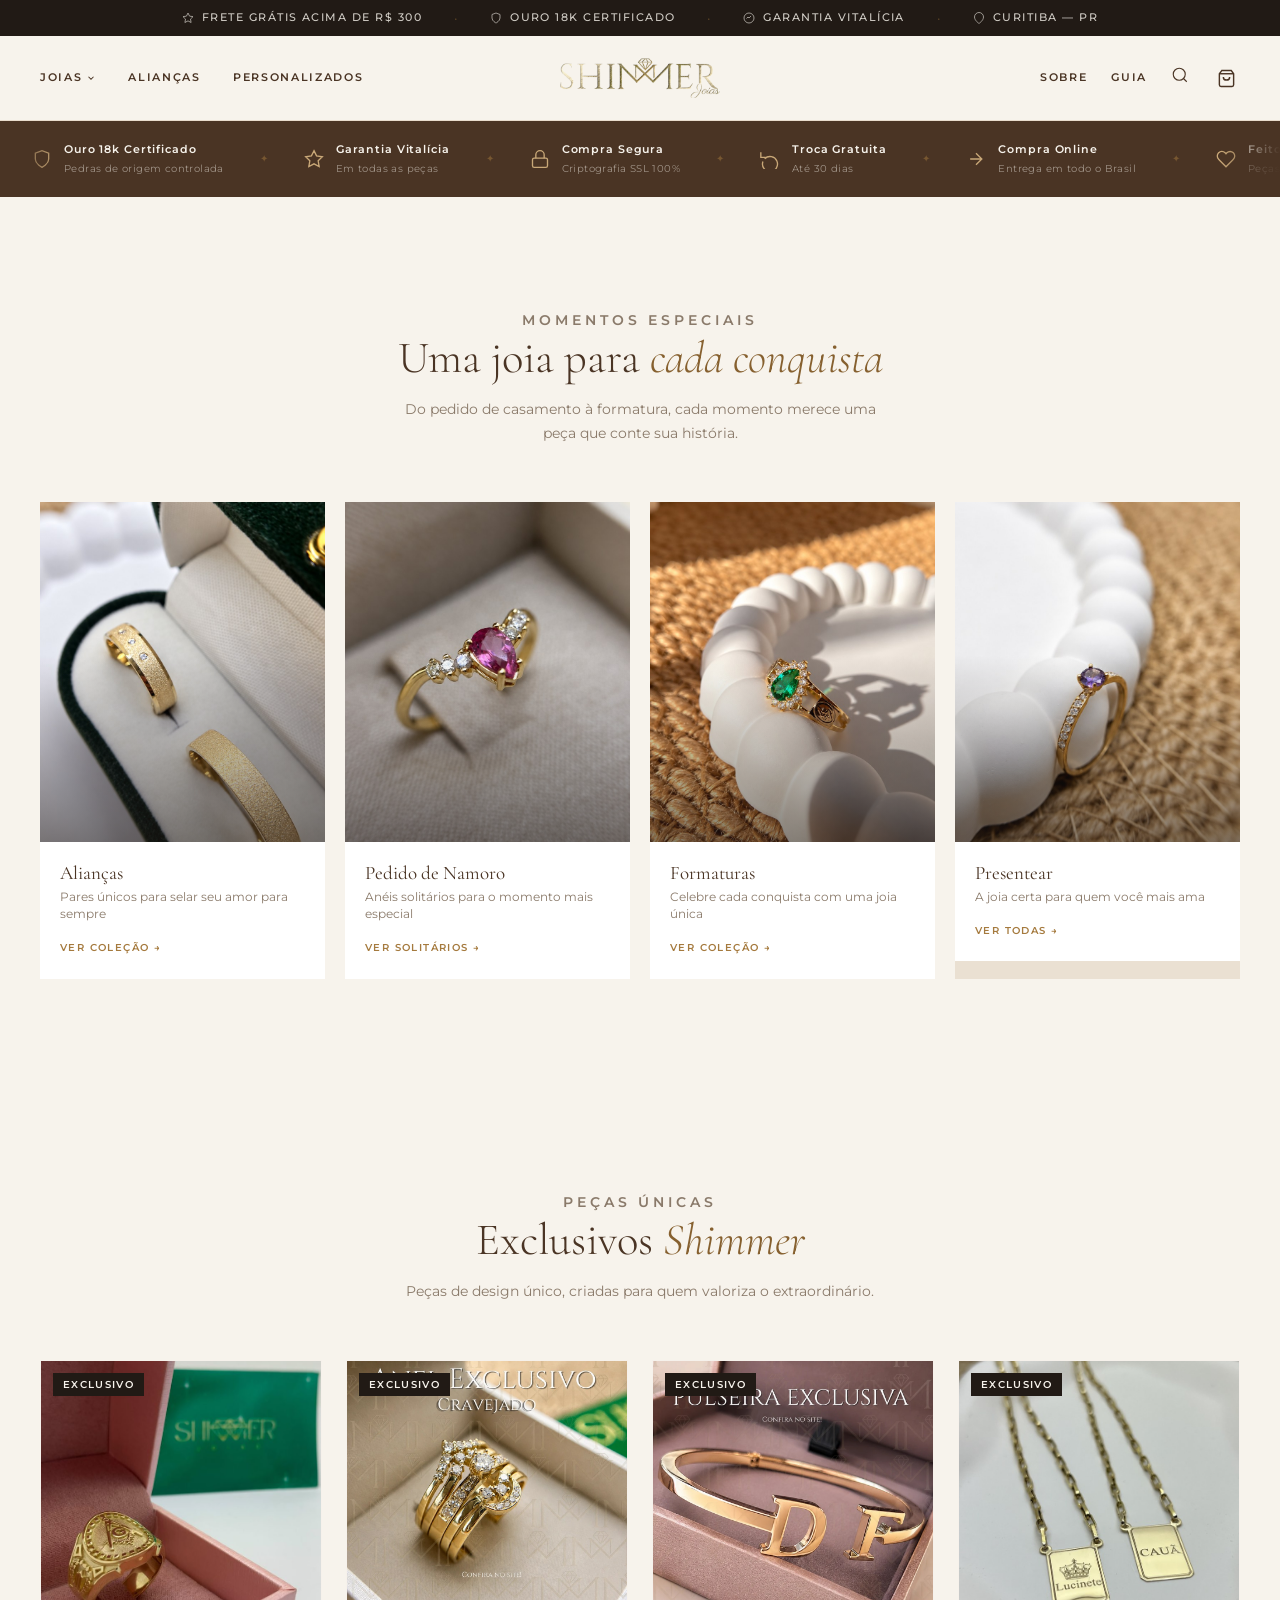
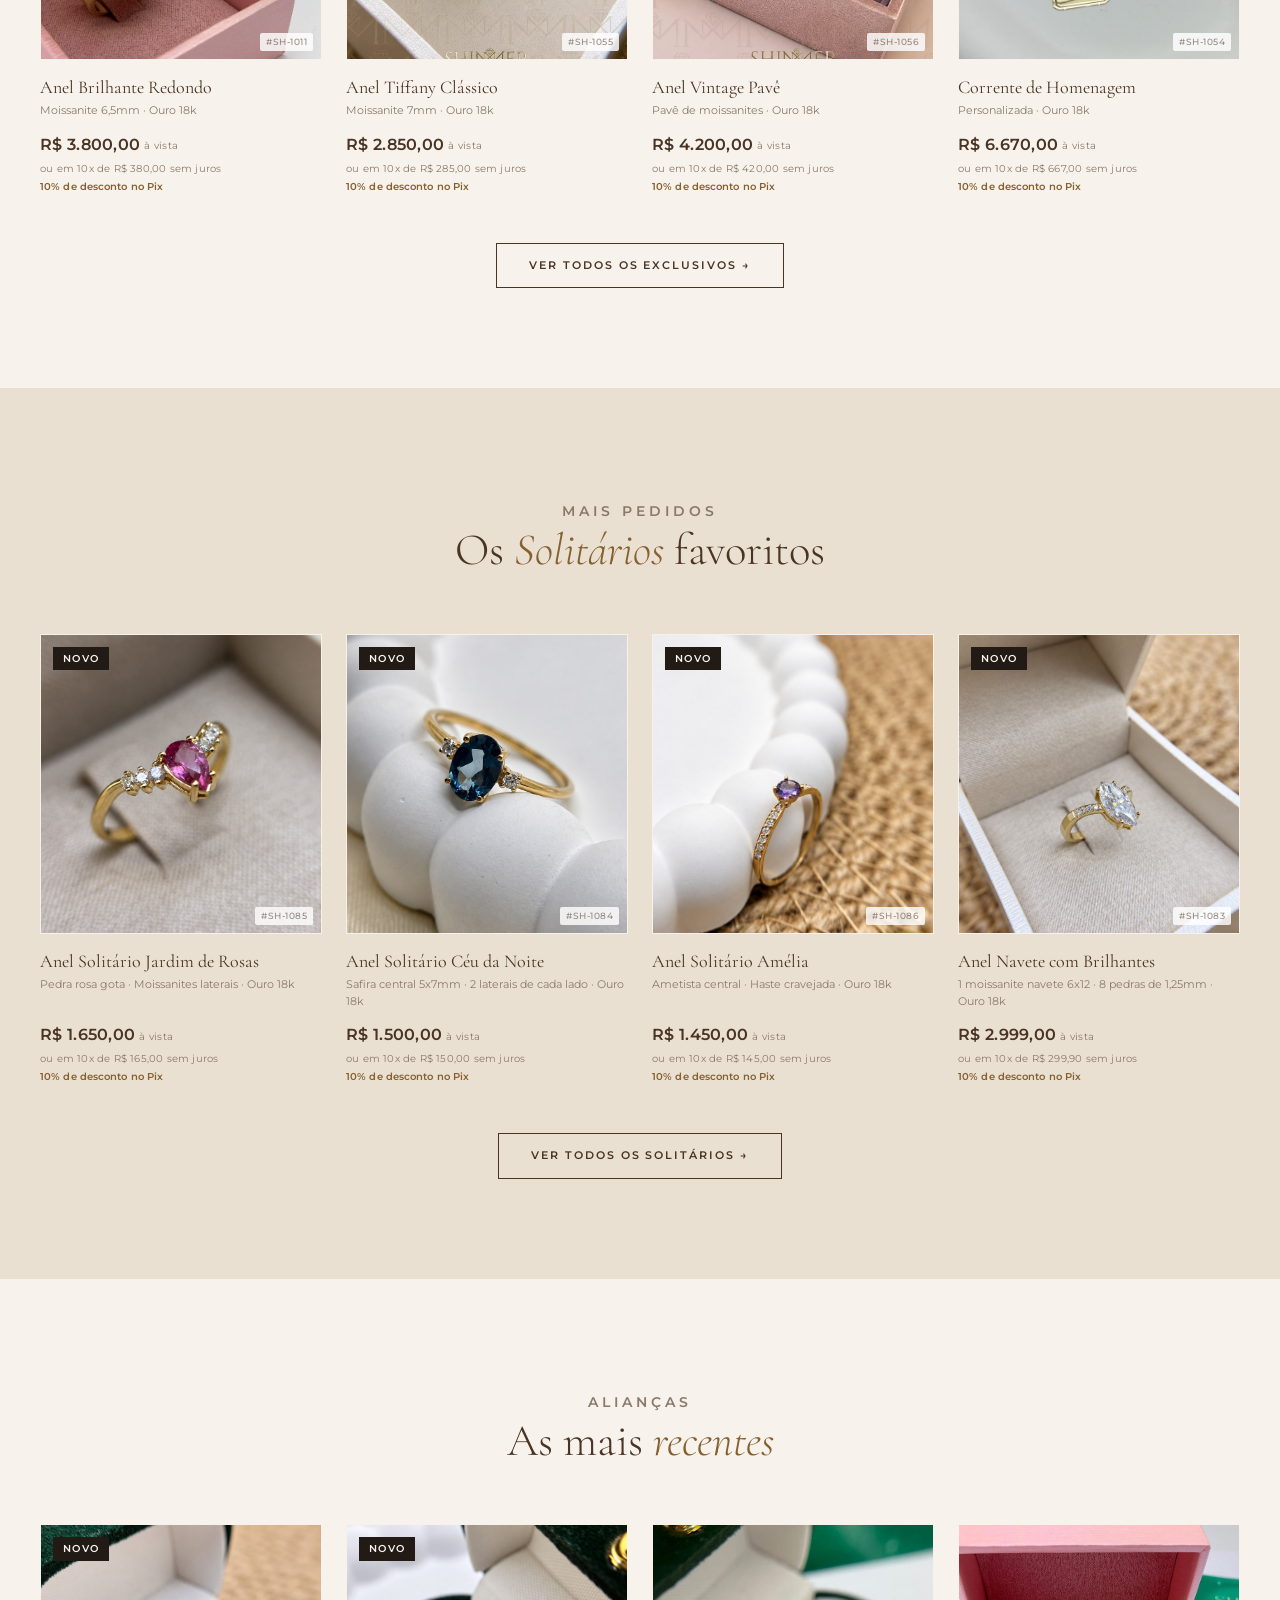
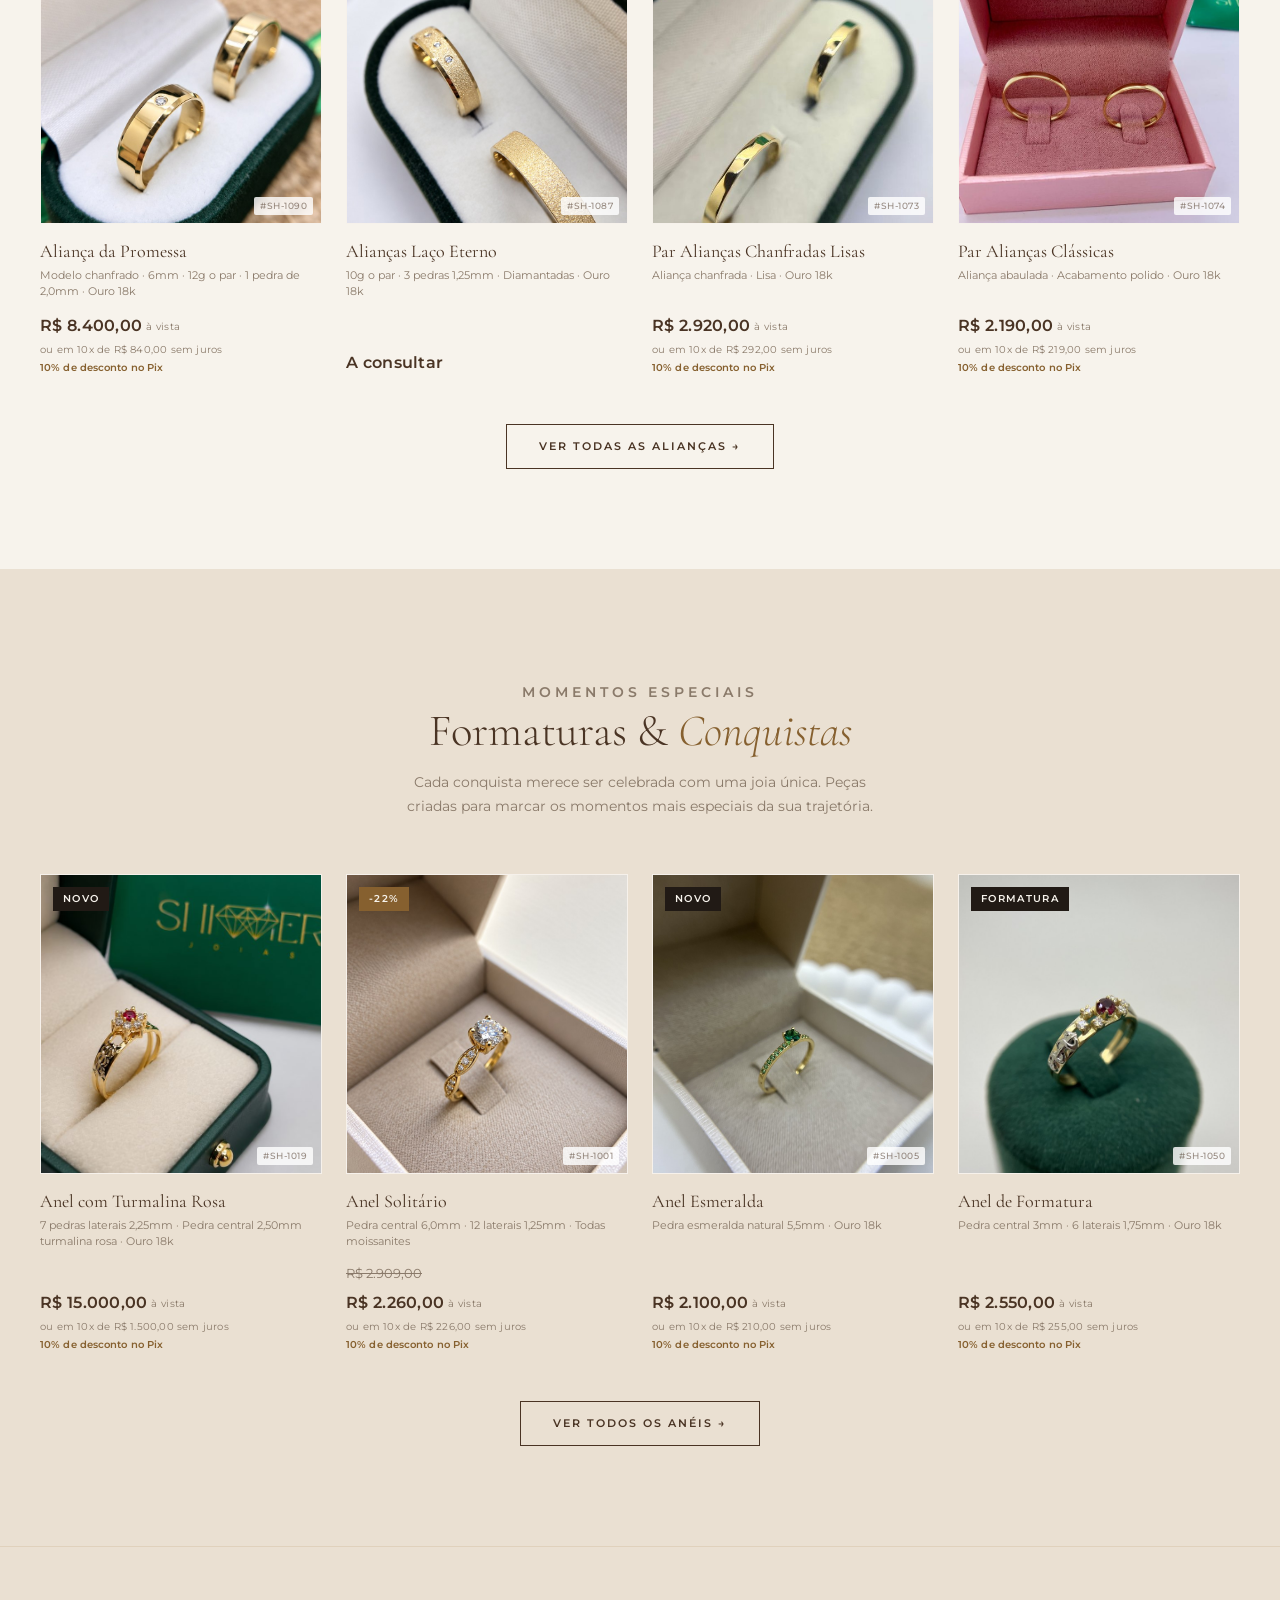
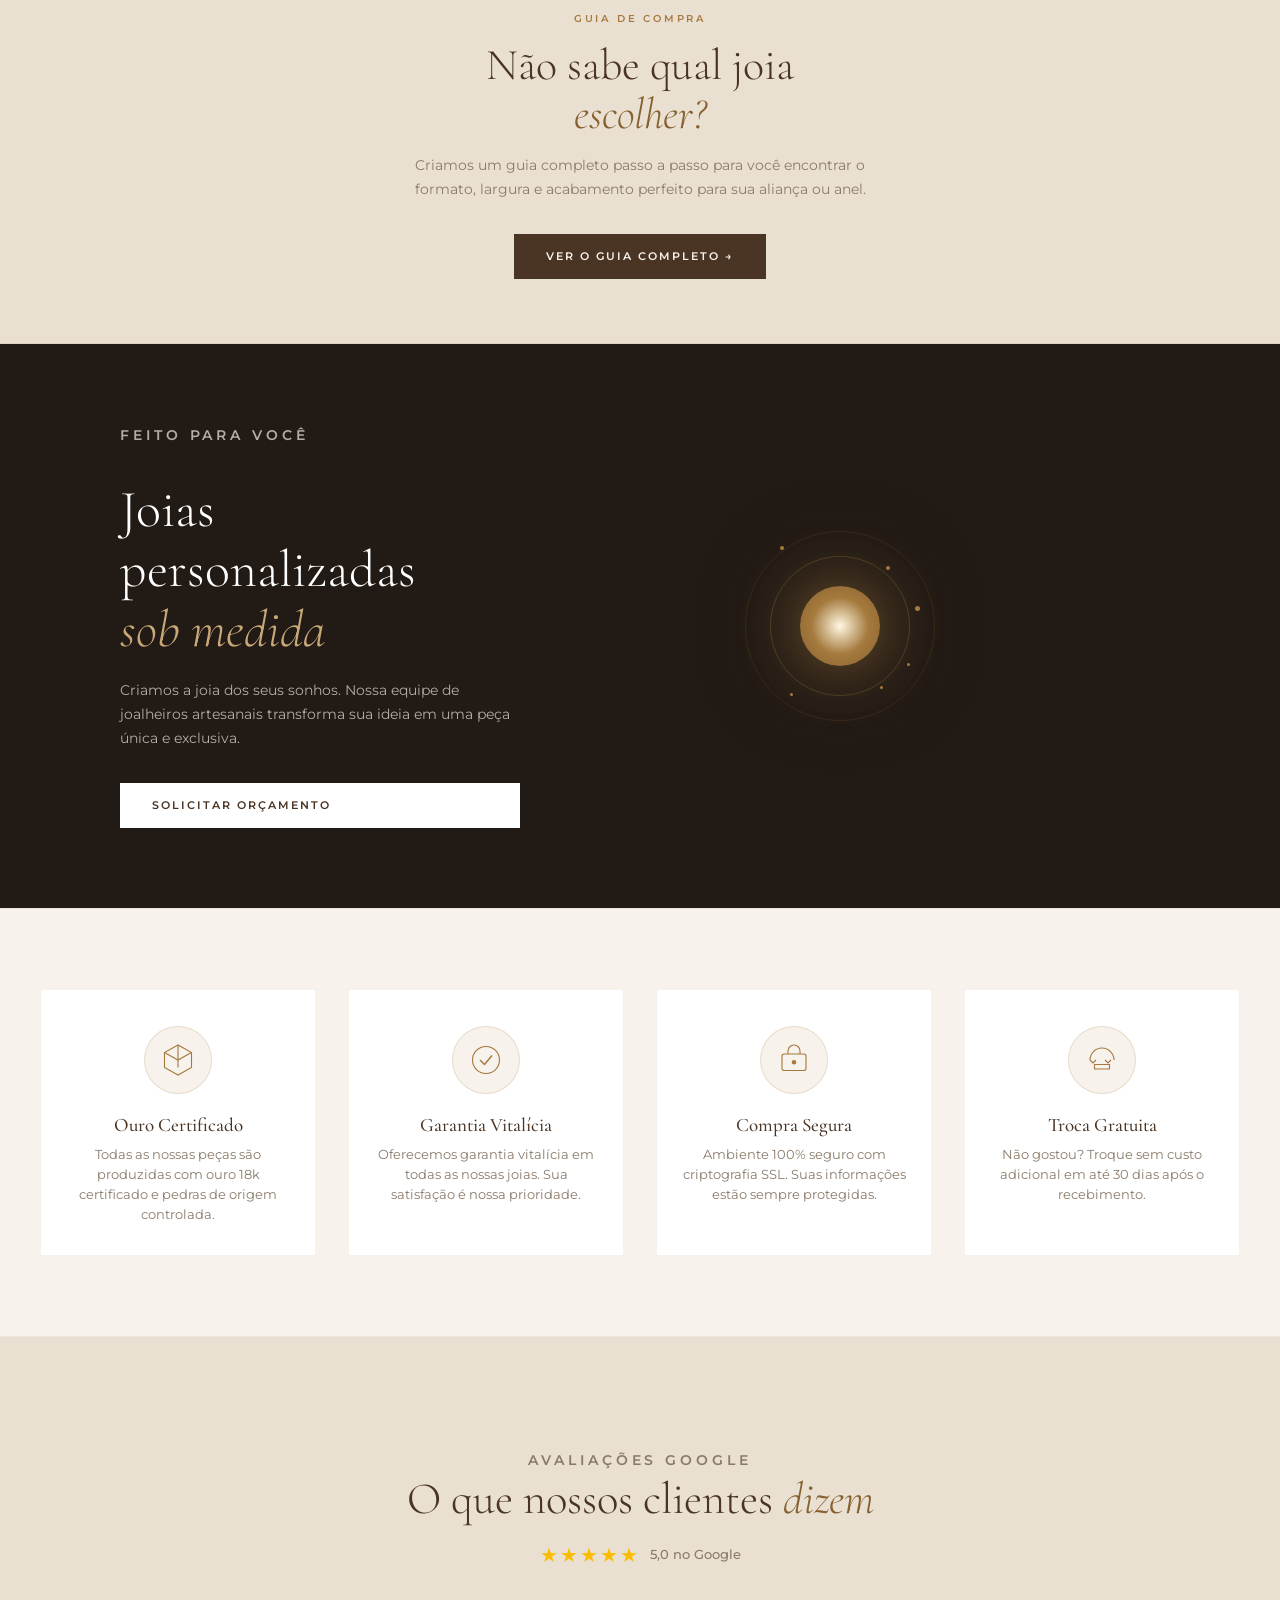
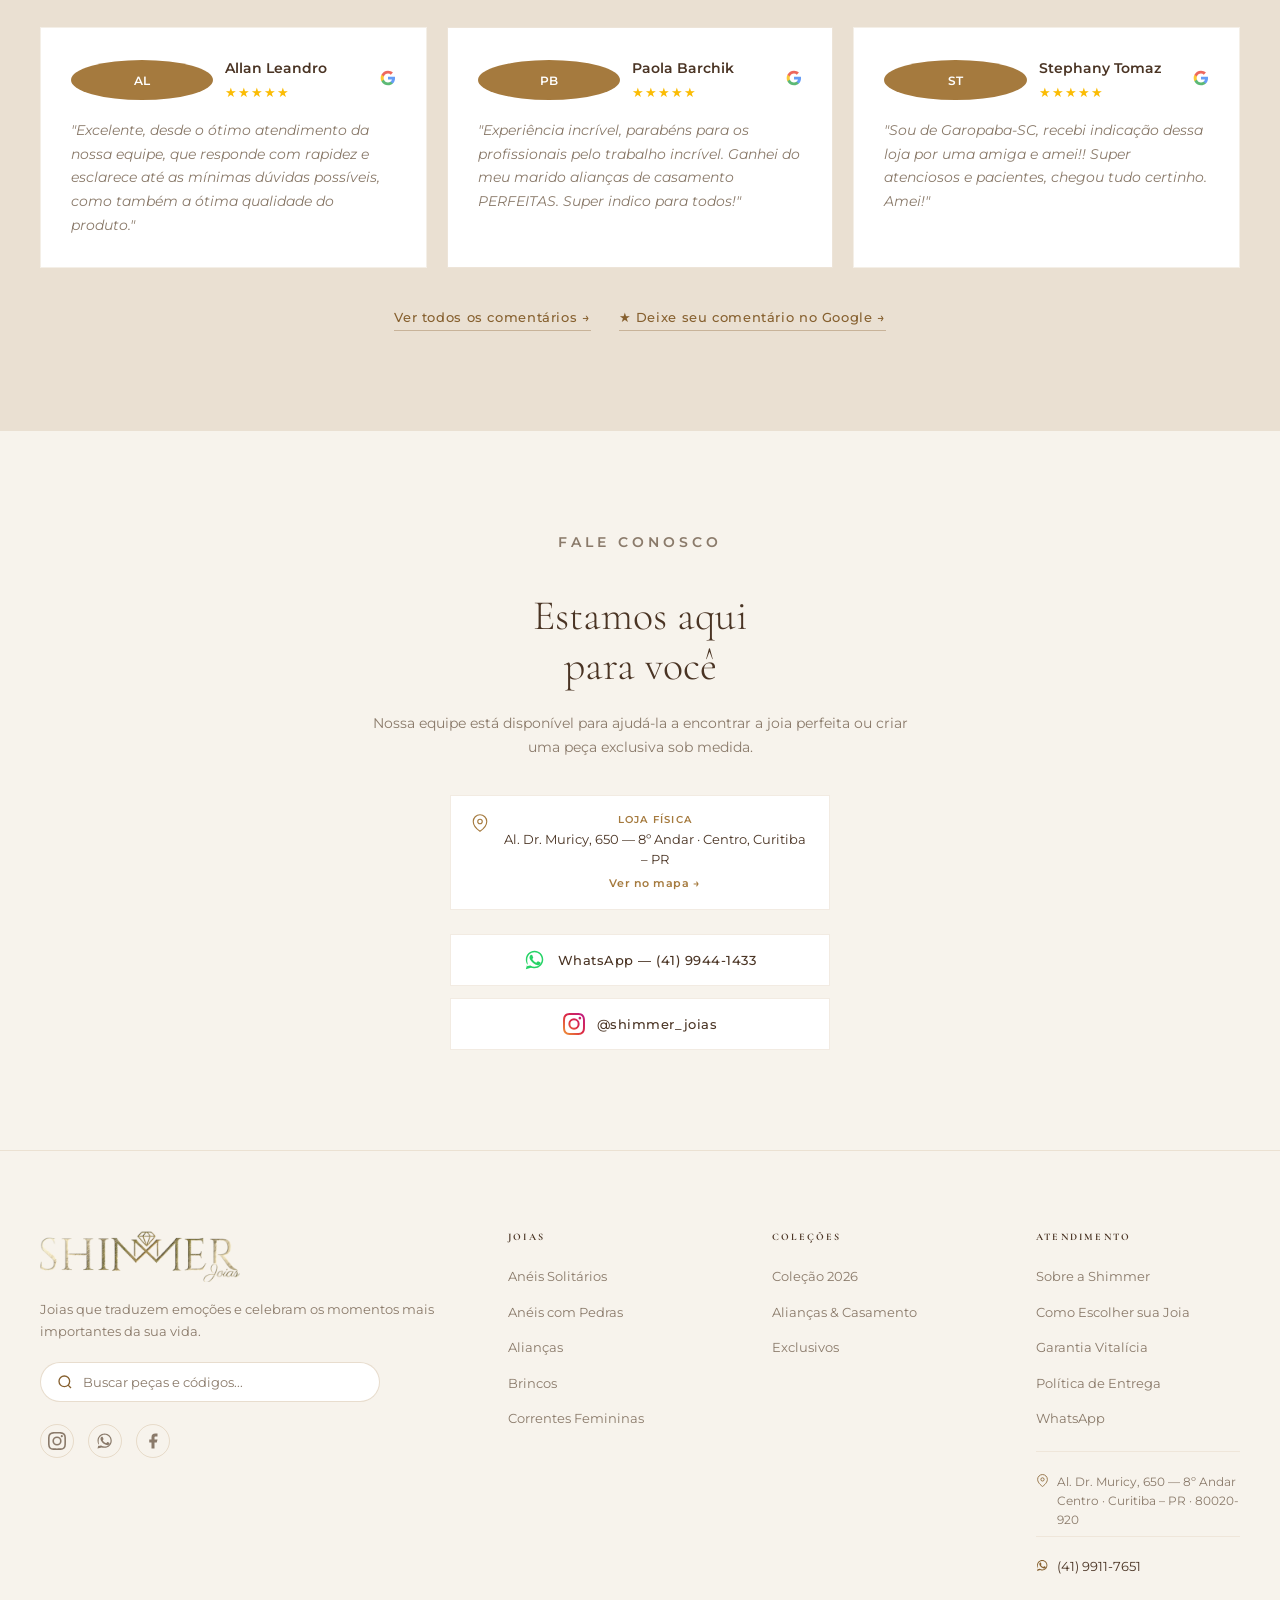
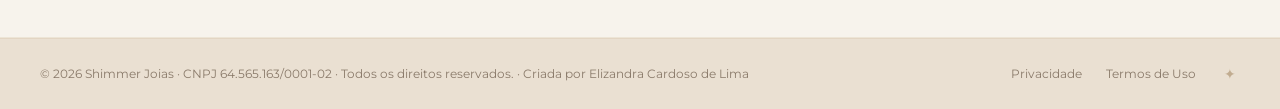
==== commit 7608b88f: "feat: secao de destaque vira 'Aliancas - As mais recentes' + atualiza cards de colecao - Peças em de" ====
--- a/index.html
+++ b/index.html
@@ -221,7 +221,7 @@
       <div class="casamento-grid">
         <div class="casamento-card reveal reveal-delay-1" onclick="window.location.href='categoria.html?cat=casamento'">
           <div class="casamento-card-img">
-            <img src="images/SH-1007.jpg" alt="Alianças de Casamento" loading="lazy" />
+            <img src="images/SH-1087.jpg" alt="Alianças de Casamento" loading="lazy" />
             <div class="card-overlay"></div>
           </div>
           <div class="casamento-card-info">
@@ -232,7 +232,7 @@
         </div>
         <div class="casamento-card reveal reveal-delay-2" onclick="window.location.href='categoria.html?cat=solitarios'">
           <div class="casamento-card-img">
-            <img src="images/SH-1014.jpg" alt="Pedido de Namoro" loading="lazy" />
+            <img src="images/SH-1085.jpg" alt="Pedido de Namoro" loading="lazy" />
             <div class="card-overlay"></div>
           </div>
           <div class="casamento-card-info">
@@ -243,7 +243,7 @@
         </div>
         <div class="casamento-card reveal reveal-delay-3" onclick="window.location.href='categoria.html?cat=aneis-formatura'">
           <div class="casamento-card-img">
-            <img src="images/SH-1019.jpg" alt="Formaturas" loading="lazy" />
+            <img src="images/SH-1082.jpg" alt="Formaturas" loading="lazy" />
             <div class="card-overlay"></div>
           </div>
           <div class="casamento-card-info">
@@ -254,7 +254,7 @@
         </div>
         <div class="casamento-card reveal reveal-delay-4" onclick="window.location.href='categoria.html'">
           <div class="casamento-card-img">
-            <img src="images/SH-1055.jpg" alt="Presentear" loading="lazy" />
+            <img src="images/SH-1086.jpg" alt="Presentear" loading="lazy" />
             <div class="card-overlay"></div>
           </div>
           <div class="casamento-card-info">
@@ -587,95 +587,84 @@
   <section class="produtos" id="tendencias">
     <div class="container">
       <div class="section-header reveal">
-        <p class="section-label">Tendências 2026</p>
-        <h2>Peças em <em>destaque</em></h2>
+        <p class="section-label">Alianças</p>
+        <h2>As mais <em>recentes</em></h2>
       </div>
       <div class="produtos-grid mais-pedidos-grid">
 
-        <div class="produto-card reveal reveal-delay-1" data-code="SH-1058" data-name="Anel Coração" data-preco="R$ 2.800,00">
-          <div class="produto-img produto-img-foto" data-gallery="images/SH-1058.jpg">
-            <span class="produto-code-img">#SH-1058</span>
-            <img src="images/SH-1058.jpg" alt="Anel Coração" loading="lazy" />
-            <div class="produto-badge">Tendências 2026</div>
-            <div class="produto-hover-btn">
-              <div class="pm-hover-circle"><svg viewBox="0 0 24 24" fill="none" stroke="white" stroke-width="1.5" width="26" height="26"><path d="M1 12s4-8 11-8 11 8 11 8-4 8-11 8-11-8-11-8z"/><circle cx="12" cy="12" r="3"/></svg></div>
-              <span class="pm-hover-label">Ver produto</span>
-              <button class="btn-sacola" style="display:none">Adicionar à Sacola</button>
-            </div>
-          </div>
-          <div class="produto-info">
-            <p class="produto-colecao">Tendências 2026</p>
-            <h4>Anel Coração</h4>
-            <p class="produto-material">Moissanite coração · Ouro 18k</p>
-            <p class="produto-preco">R$ 2.800,00</p>
-          </div>
-        </div>
-
-        <div class="produto-card reveal reveal-delay-2" data-code="SH-1059" data-name="Anel Marquise" data-preco="R$ 3.200,00">
-          <div class="produto-img produto-img-foto" data-gallery="images/SH-1059.jpg">
-            <span class="produto-code-img">#SH-1059</span>
-            <img src="images/SH-1059.jpg" alt="Anel Marquise" loading="lazy" />
-            <div class="produto-badge">Tendências 2026</div>
-            <div class="produto-hover-btn">
-              <div class="pm-hover-circle"><svg viewBox="0 0 24 24" fill="none" stroke="white" stroke-width="1.5" width="26" height="26"><path d="M1 12s4-8 11-8 11 8 11 8-4 8-11 8-11-8-11-8z"/><circle cx="12" cy="12" r="3"/></svg></div>
-              <span class="pm-hover-label">Ver produto</span>
-              <button class="btn-sacola" style="display:none">Adicionar à Sacola</button>
-            </div>
-          </div>
-          <div class="produto-info">
-            <p class="produto-colecao">Tendências 2026</p>
-            <h4>Anel Marquise</h4>
-            <p class="produto-material">Moissanite marquise · Ouro 18k</p>
-            <p class="produto-preco">R$ 3.200,00</p>
-          </div>
-        </div>
-
-        <div class="produto-card reveal reveal-delay-3" data-code="SH-1060" data-name="Anel Solitário Oval" data-preco="R$ 1.550,00">
-          <div class="produto-img produto-img-foto" data-gallery="images/SH-1060.jpg">
-            <span class="produto-code-img">#SH-1060</span>
-            <img src="images/SH-1060.jpg" alt="Anel Solitário Oval" loading="lazy" />
-            <div class="produto-badge">Tendências 2026</div>
-            <div class="produto-hover-btn">
-              <div class="pm-hover-circle"><svg viewBox="0 0 24 24" fill="none" stroke="white" stroke-width="1.5" width="26" height="26"><path d="M1 12s4-8 11-8 11 8 11 8-4 8-11 8-11-8-11-8z"/><circle cx="12" cy="12" r="3"/></svg></div>
-              <span class="pm-hover-label">Ver produto</span>
-              <button class="btn-sacola" style="display:none">Adicionar à Sacola</button>
-            </div>
-          </div>
-          <div class="produto-info">
-            <p class="produto-colecao">Tendências 2026</p>
-            <h4>Anel Solitário Oval</h4>
-            <p class="produto-material">Moissanite · Ouro 18k</p>
-            <div class="preco-grupo">
-              <p class="produto-preco">R$ 1.550,00</p>
-            </div>
-          </div>
-        </div>
-
-        <div class="produto-card reveal reveal-delay-4" data-code="SH-1001" data-name="Anel Solitário" data-preco="R$ 2.260,00">
-          <div class="produto-img produto-img-foto" data-gallery="images/SH-1001.jpg">
-            <span class="produto-code-img">#SH-1001</span>
-            <img src="images/SH-1001.jpg" alt="Anel Solitário Shimmer" loading="lazy" />
-            <div class="produto-badge sale">-22%</div>
-            <div class="produto-hover-btn">
-              <div class="pm-hover-circle"><svg viewBox="0 0 24 24" fill="none" stroke="white" stroke-width="1.5" width="26" height="26"><path d="M1 12s4-8 11-8 11 8 11 8-4 8-11 8-11-8-11-8z"/><circle cx="12" cy="12" r="3"/></svg></div>
-              <span class="pm-hover-label">Ver produto</span>
-              <button class="btn-sacola" style="display:none">Adicionar à Sacola</button>
-            </div>
-          </div>
-          <div class="produto-info">
-            <p class="produto-colecao">Shimmer Joias</p>
-            <h4>Anel Solitário</h4>
-            <p class="produto-material">Pedra central 6,0mm · 12 laterais 1,25mm</p>
-            <div class="preco-grupo">
-              <p class="produto-preco-old">R$ 2.909,00</p>
-              <p class="produto-preco">R$ 2.260,00</p>
-            </div>
+        <div class="produto-card reveal reveal-delay-1" data-code="SH-1090" data-name="Aliança da Promessa" data-preco="R$ 8.400,00">
+          <div class="produto-img produto-img-foto" data-gallery="images/SH-1090.jpg">
+            <span class="produto-code-img">#SH-1090</span>
+            <img src="images/SH-1090.jpg" alt="Aliança da Promessa" loading="lazy" />
+            <div class="produto-badge">Novo</div>
+            <div class="produto-hover-btn">
+              <div class="pm-hover-circle"><svg viewBox="0 0 24 24" fill="none" stroke="white" stroke-width="1.5" width="26" height="26"><path d="M1 12s4-8 11-8 11 8 11 8-4 8-11 8-11-8-11-8z"/><circle cx="12" cy="12" r="3"/></svg></div>
+              <span class="pm-hover-label">Ver produto</span>
+              <button class="btn-sacola" style="display:none">Adicionar à Sacola</button>
+            </div>
+          </div>
+          <div class="produto-info">
+            <h4>Aliança da Promessa</h4>
+            <p class="produto-material">Modelo chanfrado · 6mm · 12g o par · 1 pedra de 2,0mm · Ouro 18k</p>
+            <p class="produto-preco">R$ 8.400,00</p>
+          </div>
+        </div>
+
+        <div class="produto-card reveal reveal-delay-2" data-code="SH-1087" data-name="Alianças Laço Eterno" data-preco="A consultar">
+          <div class="produto-img produto-img-foto" data-gallery="images/SH-1087.jpg,images/SH-1087b.jpg">
+            <span class="produto-code-img">#SH-1087</span>
+            <img src="images/SH-1087.jpg" alt="Alianças Laço Eterno" loading="lazy" />
+            <div class="produto-badge">Novo</div>
+            <div class="produto-hover-btn">
+              <div class="pm-hover-circle"><svg viewBox="0 0 24 24" fill="none" stroke="white" stroke-width="1.5" width="26" height="26"><path d="M1 12s4-8 11-8 11 8 11 8-4 8-11 8-11-8-11-8z"/><circle cx="12" cy="12" r="3"/></svg></div>
+              <span class="pm-hover-label">Ver produto</span>
+              <button class="btn-sacola" style="display:none">Adicionar à Sacola</button>
+            </div>
+          </div>
+          <div class="produto-info">
+            <h4>Alianças Laço Eterno</h4>
+            <p class="produto-material">10g o par · 3 pedras 1,25mm · Diamantadas · Ouro 18k</p>
+            <p class="produto-preco sem-avista">A consultar</p>
+          </div>
+        </div>
+
+        <div class="produto-card reveal reveal-delay-3" data-code="SH-1073" data-name="Par Alianças Chanfradas Lisas" data-preco="R$ 2.920,00">
+          <div class="produto-img produto-img-foto" data-gallery="images/SH-1073.jpg">
+            <span class="produto-code-img">#SH-1073</span>
+            <img src="images/SH-1073.jpg" alt="Par Alianças Chanfradas Lisas" loading="lazy" />
+            <div class="produto-hover-btn">
+              <div class="pm-hover-circle"><svg viewBox="0 0 24 24" fill="none" stroke="white" stroke-width="1.5" width="26" height="26"><path d="M1 12s4-8 11-8 11 8 11 8-4 8-11 8-11-8-11-8z"/><circle cx="12" cy="12" r="3"/></svg></div>
+              <span class="pm-hover-label">Ver produto</span>
+              <button class="btn-sacola" style="display:none">Adicionar à Sacola</button>
+            </div>
+          </div>
+          <div class="produto-info">
+            <h4>Par Alianças Chanfradas Lisas</h4>
+            <p class="produto-material">Aliança chanfrada · Lisa · Ouro 18k</p>
+            <p class="produto-preco">R$ 2.920,00</p>
+          </div>
+        </div>
+
+        <div class="produto-card reveal reveal-delay-4" data-code="SH-1074" data-name="Par Alianças Clássicas" data-preco="R$ 2.190,00">
+          <div class="produto-img produto-img-foto" data-gallery="images/SH-1074.jpg">
+            <span class="produto-code-img">#SH-1074</span>
+            <img src="images/SH-1074.jpg" alt="Par Alianças Clássicas" loading="lazy" />
+            <div class="produto-hover-btn">
+              <div class="pm-hover-circle"><svg viewBox="0 0 24 24" fill="none" stroke="white" stroke-width="1.5" width="26" height="26"><path d="M1 12s4-8 11-8 11 8 11 8-4 8-11 8-11-8-11-8z"/><circle cx="12" cy="12" r="3"/></svg></div>
+              <span class="pm-hover-label">Ver produto</span>
+              <button class="btn-sacola" style="display:none">Adicionar à Sacola</button>
+            </div>
+          </div>
+          <div class="produto-info">
+            <h4>Par Alianças Clássicas</h4>
+            <p class="produto-material">Aliança abaulada · Acabamento polido · Ouro 18k</p>
+            <p class="produto-preco">R$ 2.190,00</p>
           </div>
         </div>
 
       </div>
       <div class="ver-mais">
-        <a href="colecao-2026.html" class="btn-outline">Ver coleção 2026 →</a>
+        <a href="categoria.html?cat=casamento" class="btn-outline">Ver todas as alianças →</a>
       </div>
     </div>
   </section>
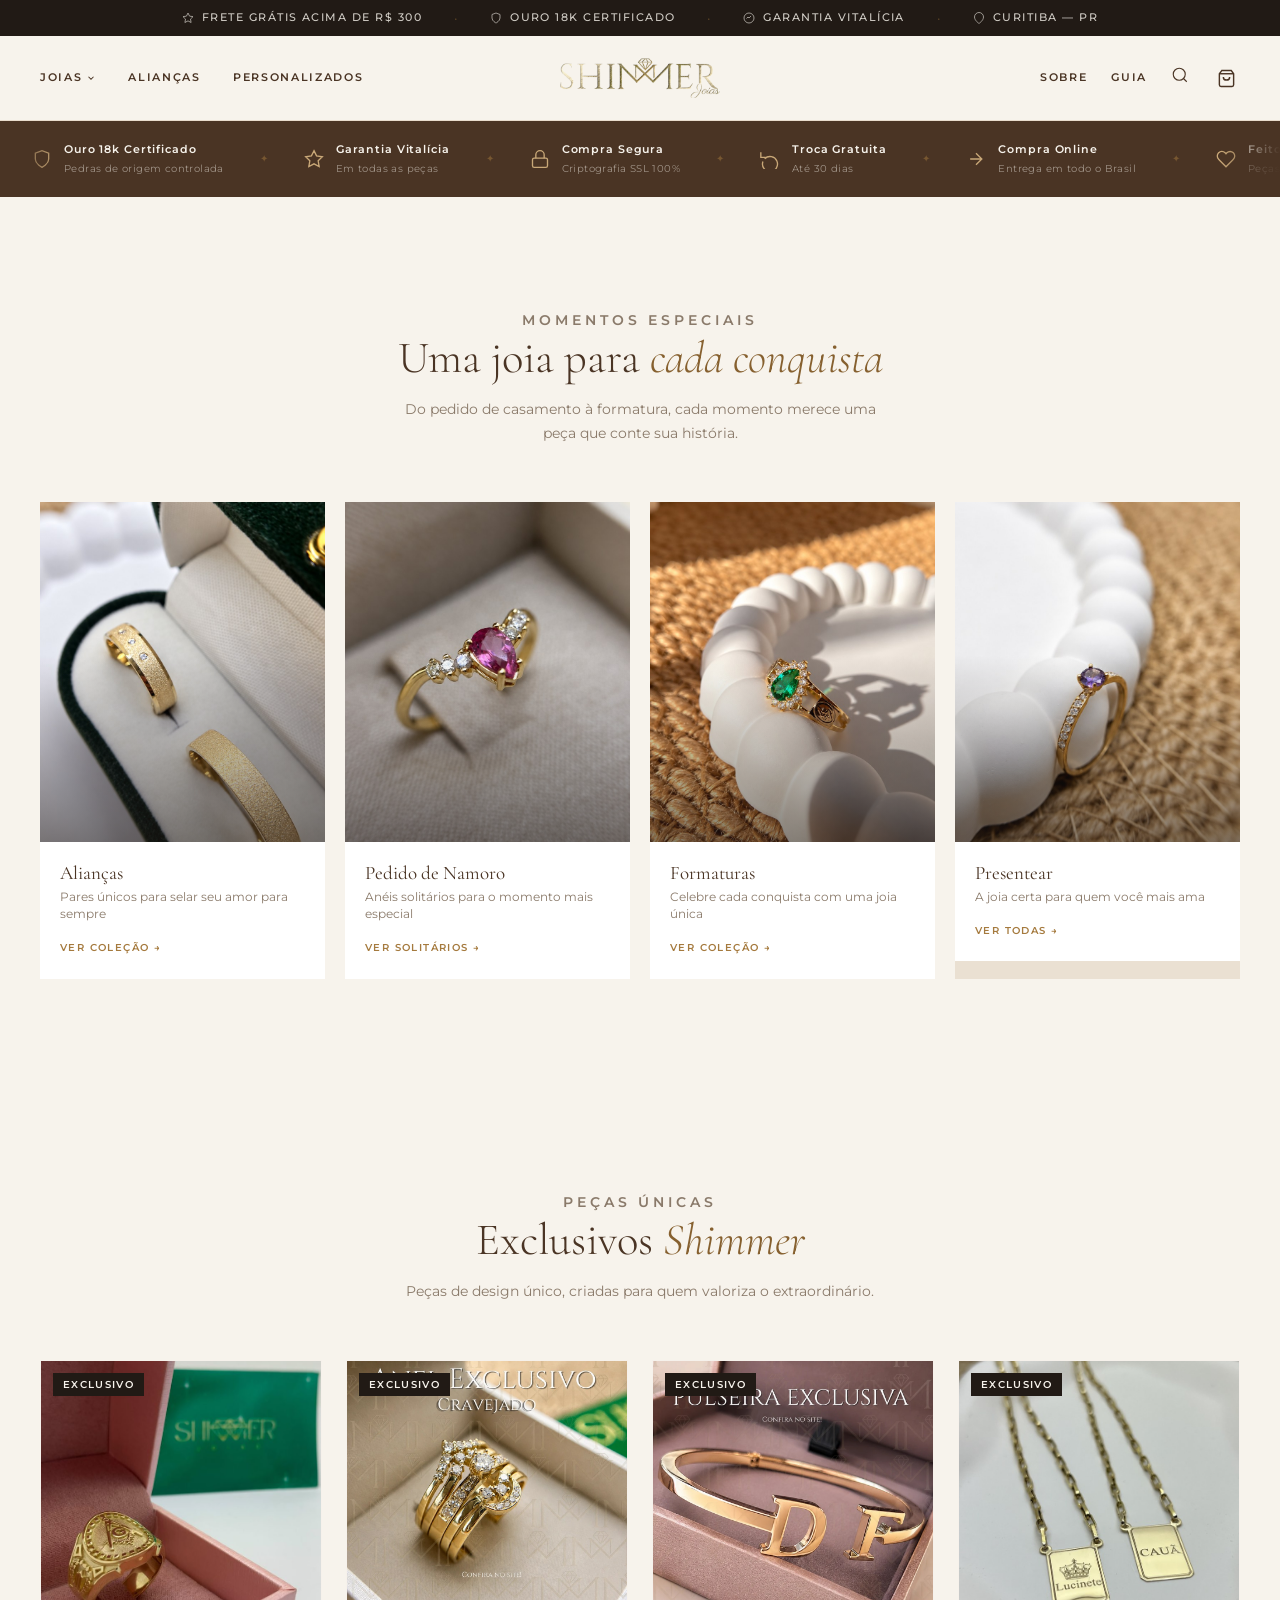
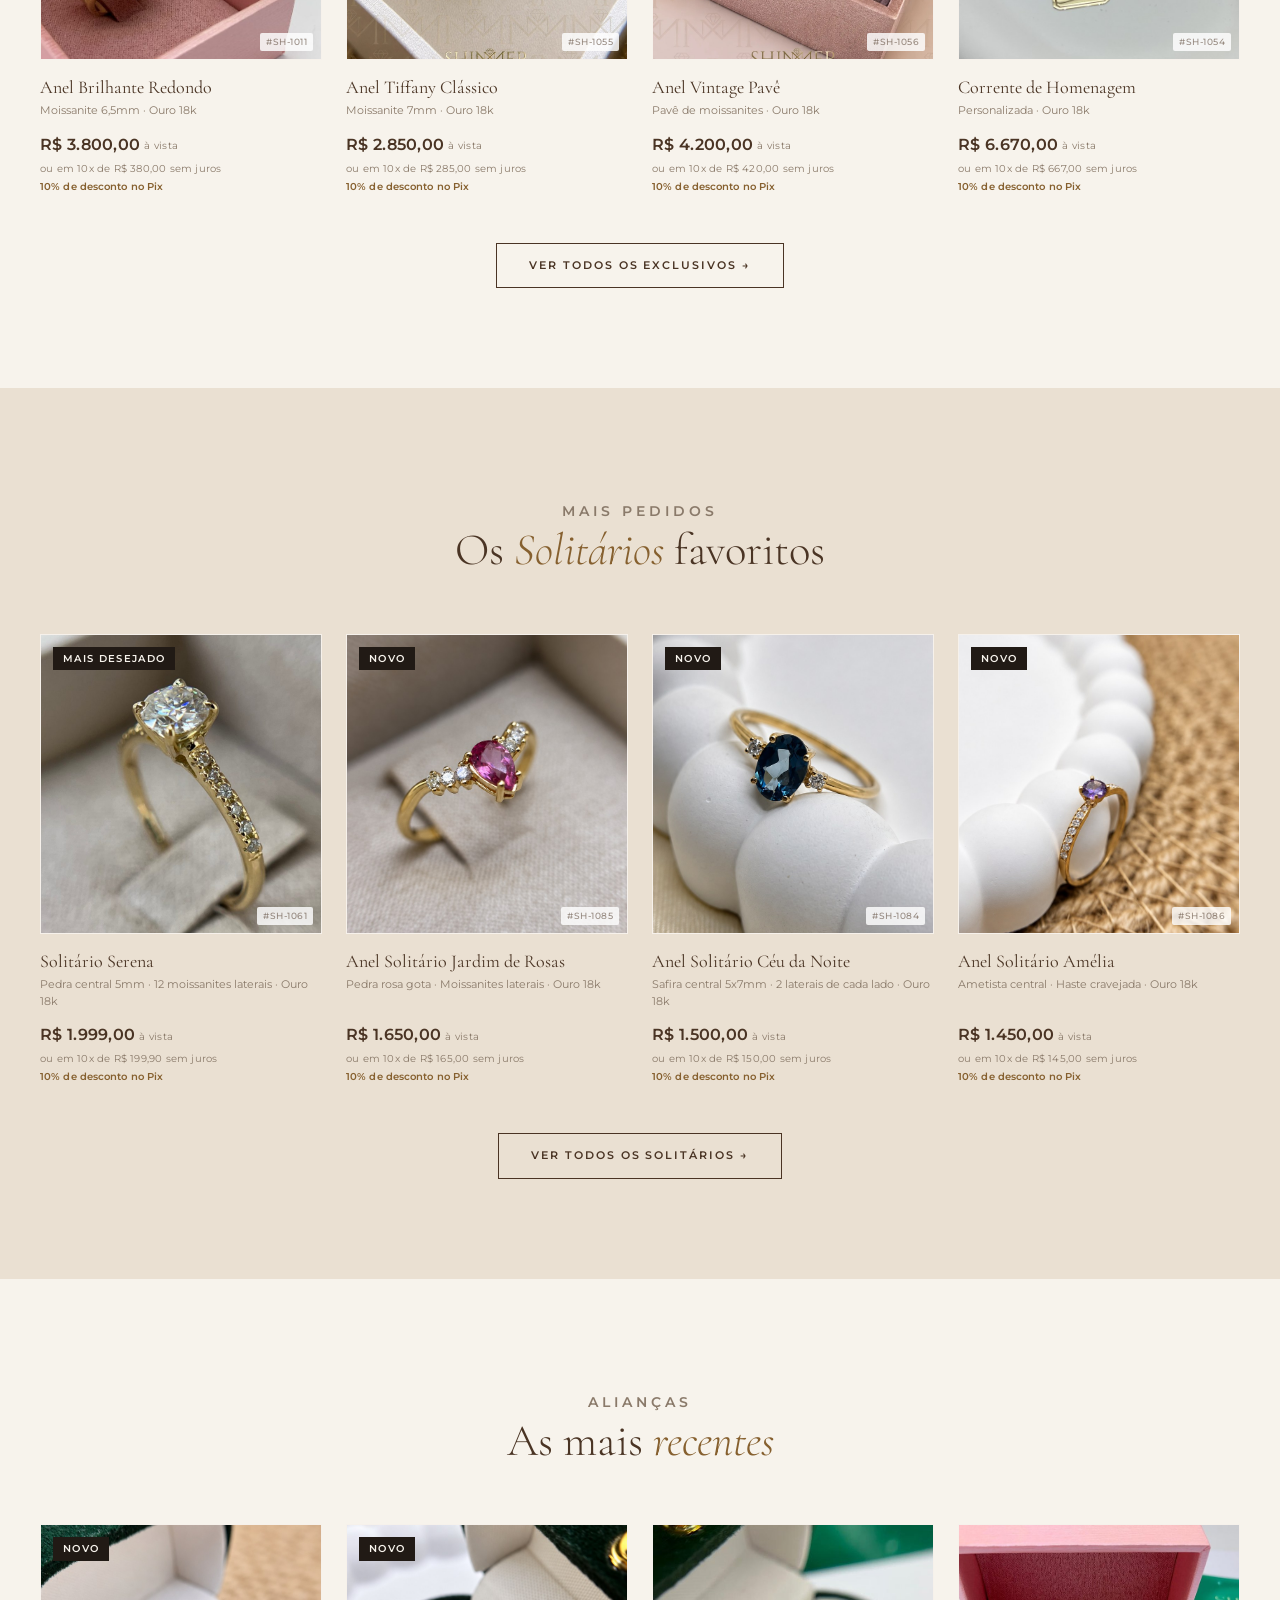
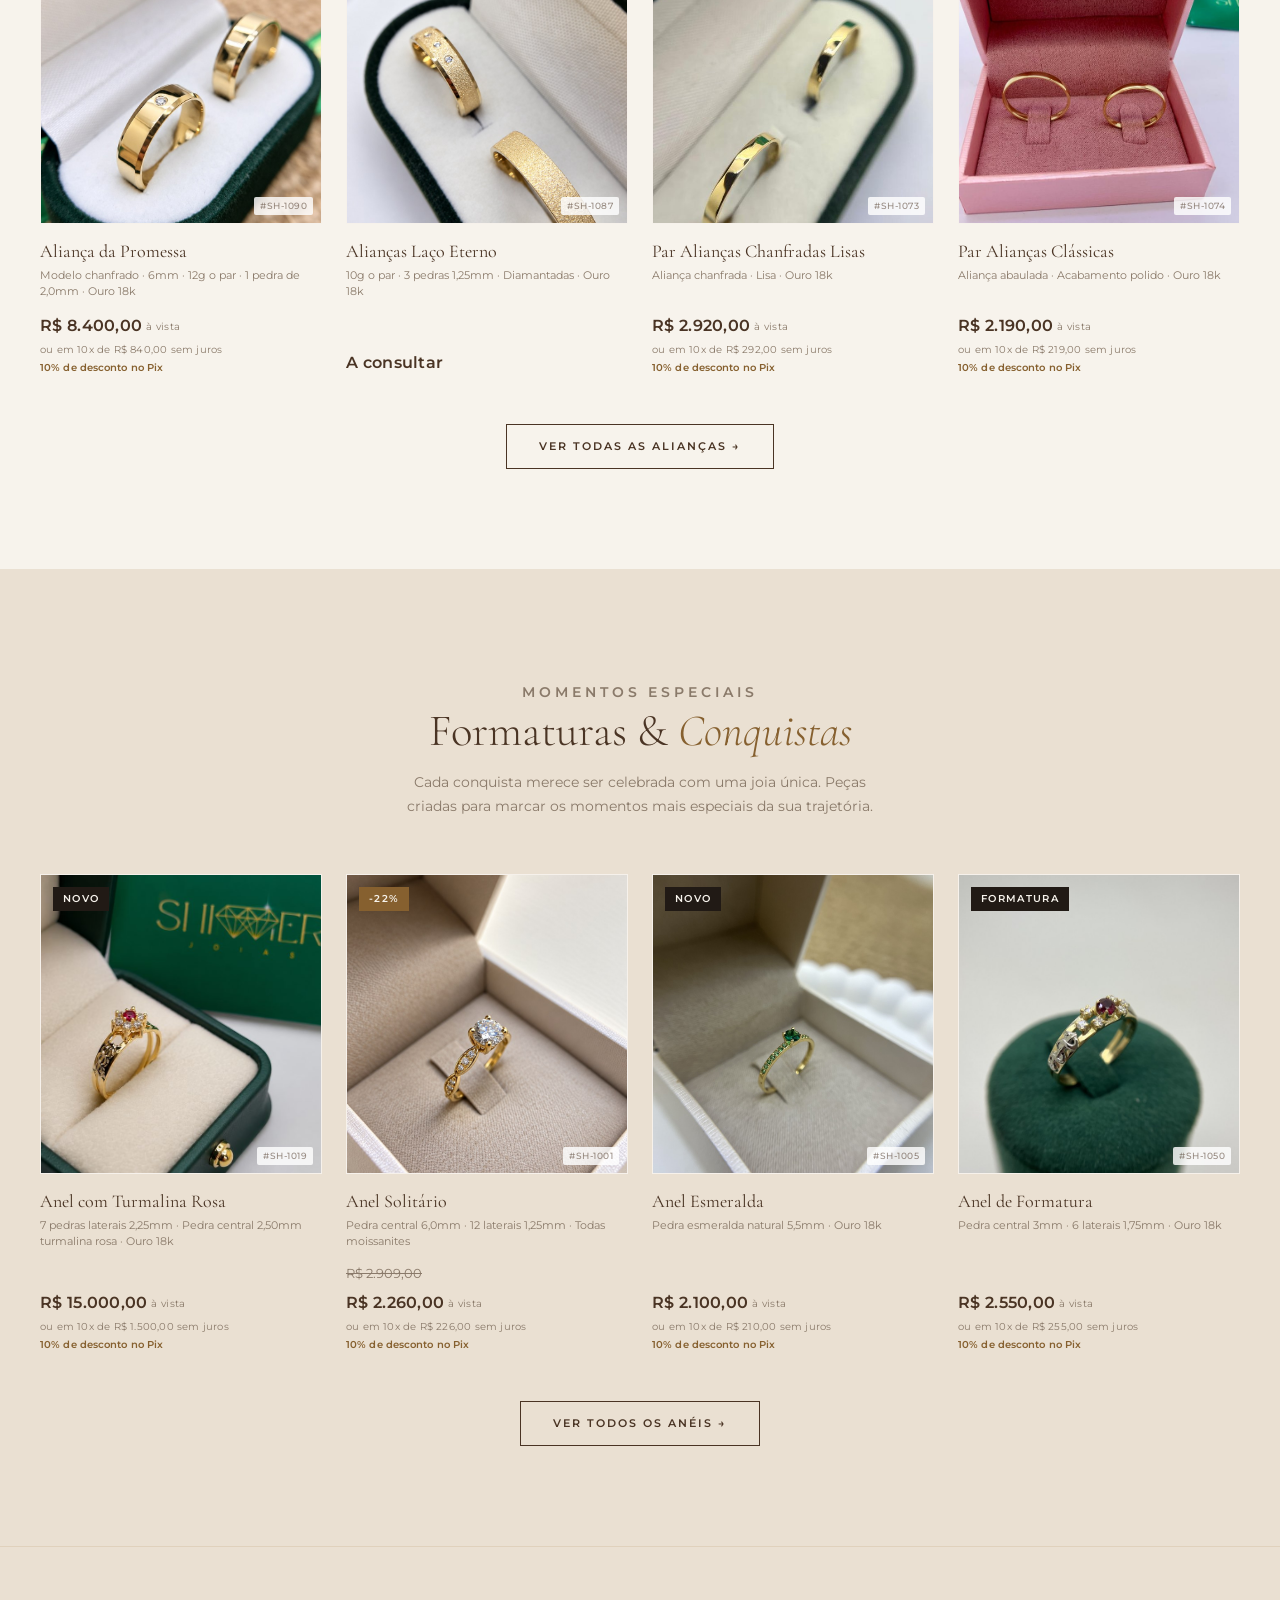
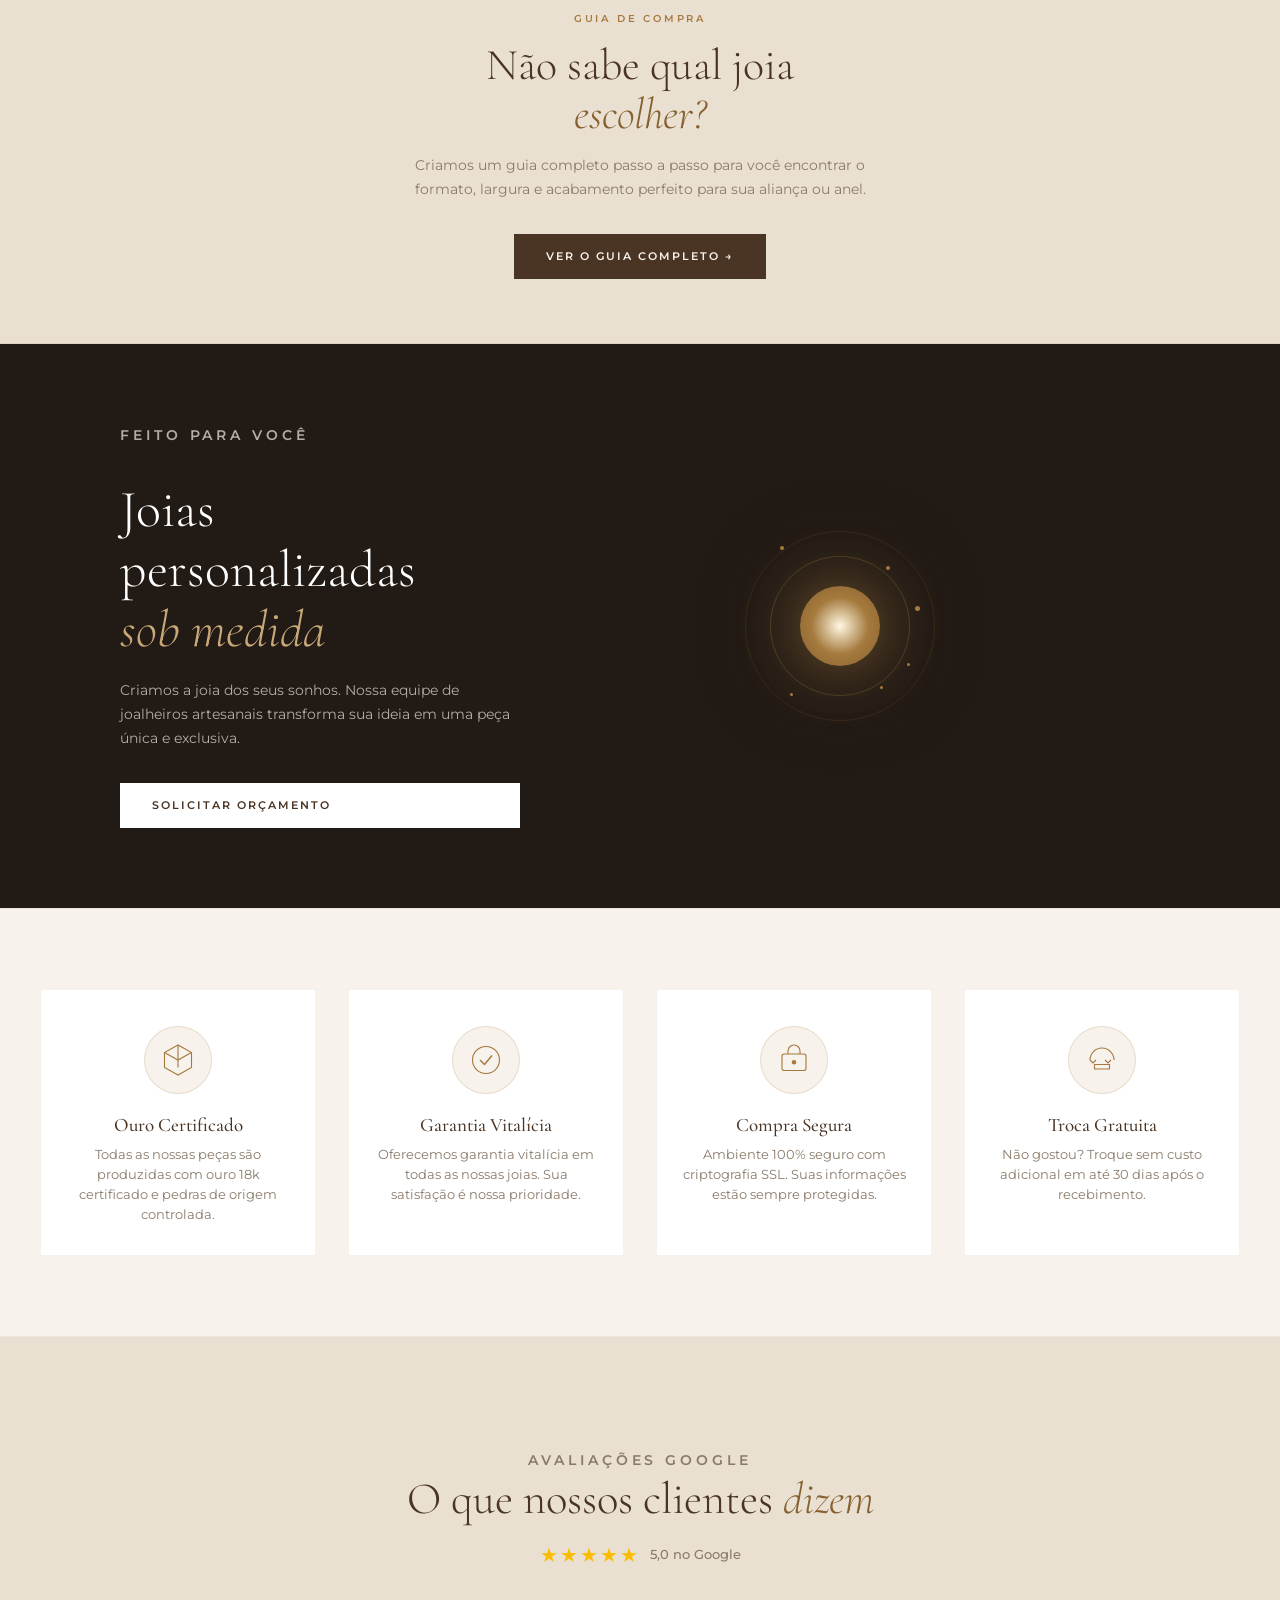
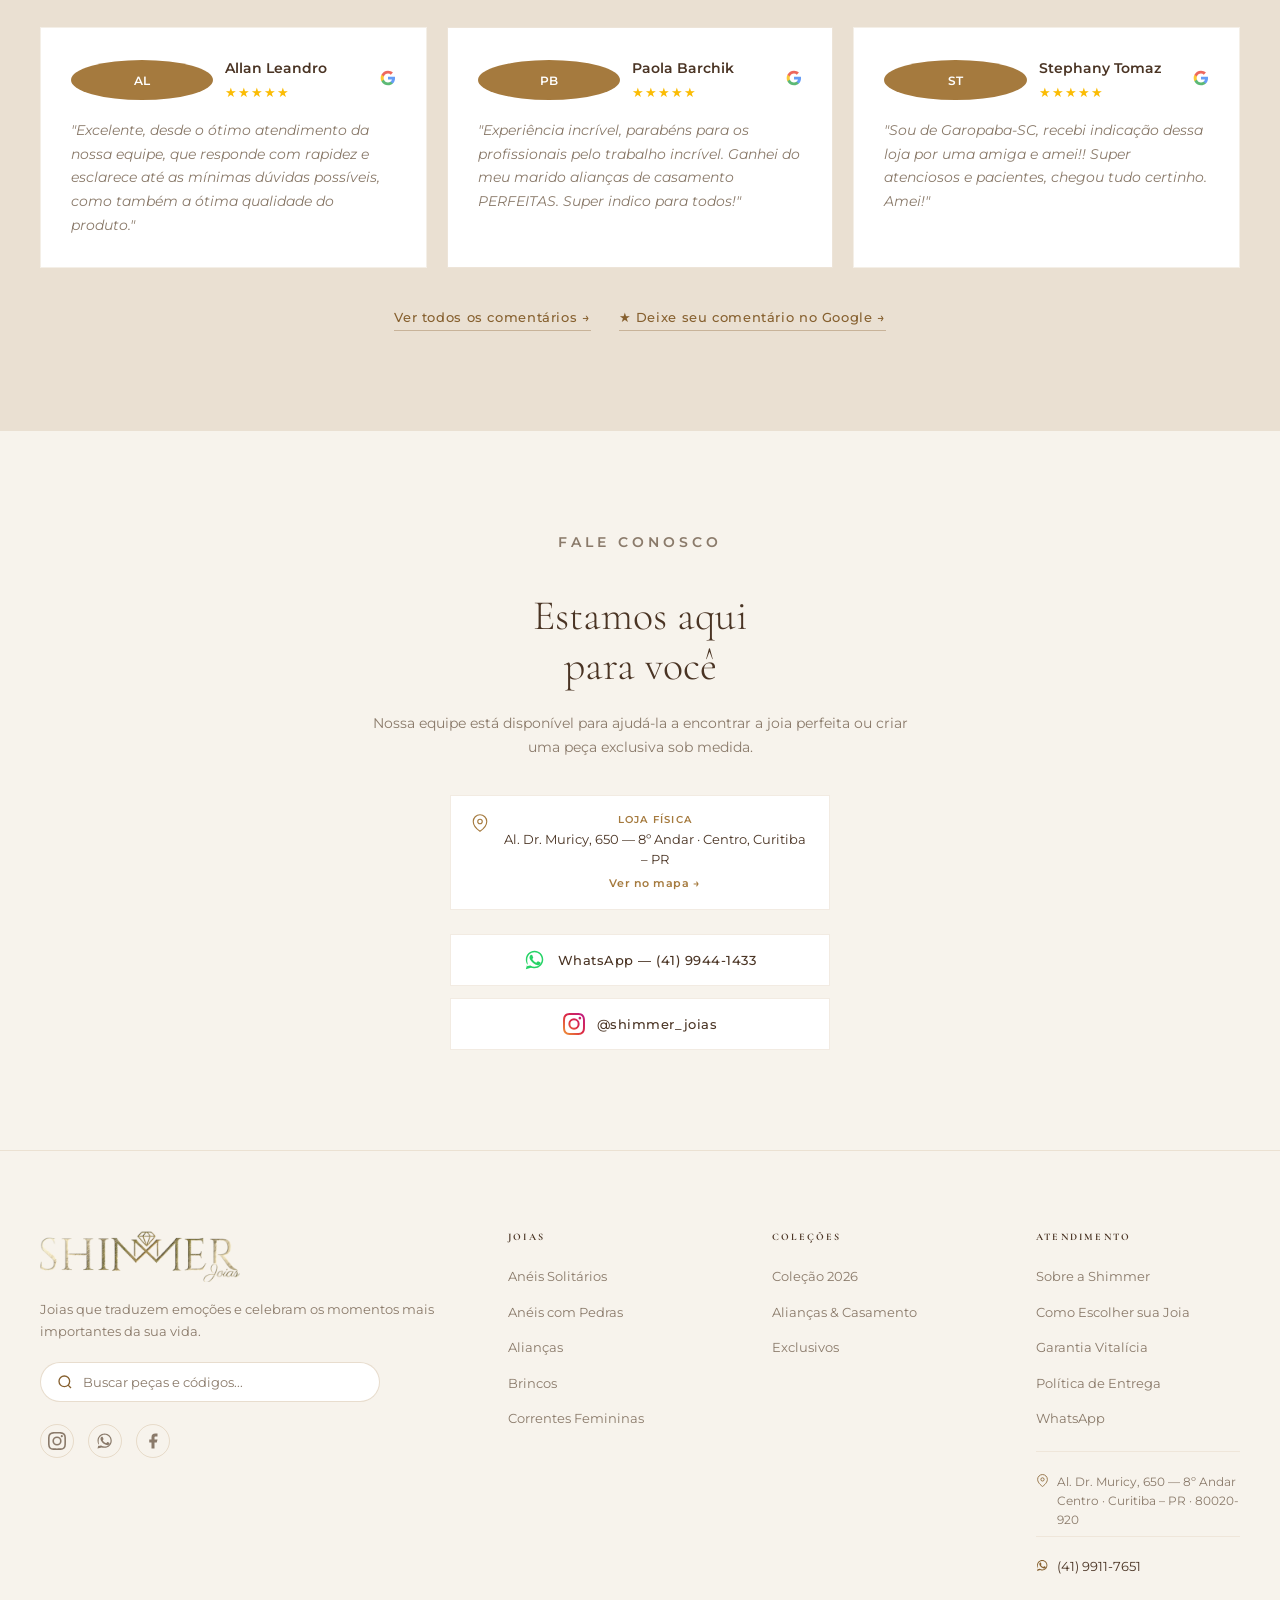
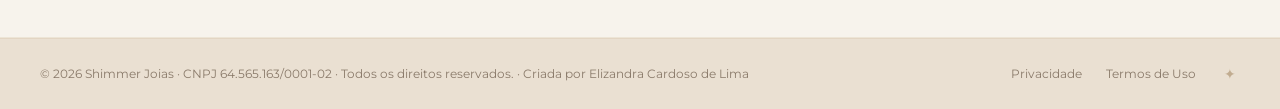
==== commit 1096b380: "SH-1061 vira Solitário Serena, carro-chefe da marca - Novo nome, pedra central 5mm e preço R$ 1.999," ====
--- a/index.html
+++ b/index.html
@@ -508,7 +508,24 @@
         <h2>Os <em>Solitários</em> favoritos</h2>
       </div>
       <div class="produtos-grid mais-pedidos-grid">
-        <div class="produto-card reveal reveal-delay-1" data-code="SH-1085" data-name="Anel Solitário Jardim de Rosas" data-preco="R$ 1.650,00">
+        <div class="produto-card reveal reveal-delay-1" data-code="SH-1061" data-name="Solitário Serena" data-preco="R$ 1.999,00">
+          <div class="produto-img produto-img-foto" data-gallery="images/SH-1061.jpg">
+            <span class="produto-code-img">#SH-1061</span>
+            <img src="images/SH-1061.jpg" alt="Solitário Serena" loading="lazy" />
+            <div class="produto-badge">Mais Desejado</div>
+            <div class="produto-hover-btn">
+              <div class="pm-hover-circle"><svg viewBox="0 0 24 24" fill="none" stroke="white" stroke-width="1.5" width="26" height="26"><path d="M1 12s4-8 11-8 11 8 11 8-4 8-11 8-11-8-11-8z"/><circle cx="12" cy="12" r="3"/></svg></div>
+              <span class="pm-hover-label">Ver produto</span>
+              <button class="btn-sacola" style="display:none">Adicionar à Sacola</button>
+            </div>
+          </div>
+          <div class="produto-info">
+            <h4>Solitário Serena</h4>
+            <p class="produto-material">Pedra central 5mm · 12 moissanites laterais · Ouro 18k</p>
+            <p class="produto-preco">R$ 1.999,00</p>
+          </div>
+        </div>
+        <div class="produto-card reveal reveal-delay-2" data-code="SH-1085" data-name="Anel Solitário Jardim de Rosas" data-preco="R$ 1.650,00">
           <div class="produto-img produto-img-foto" data-gallery="images/SH-1085.jpg">
             <span class="produto-code-img">#SH-1085</span>
             <img src="images/SH-1085.jpg" alt="Anel Solitário Jardim de Rosas" loading="lazy" />
@@ -525,7 +542,7 @@
             <p class="produto-preco">R$ 1.650,00</p>
           </div>
         </div>
-        <div class="produto-card reveal reveal-delay-2" data-code="SH-1084" data-name="Anel Solitário Céu da Noite" data-preco="R$ 1.500,00">
+        <div class="produto-card reveal reveal-delay-3" data-code="SH-1084" data-name="Anel Solitário Céu da Noite" data-preco="R$ 1.500,00">
           <div class="produto-img produto-img-foto" data-gallery="images/SH-1084.jpg">
             <span class="produto-code-img">#SH-1084</span>
             <img src="images/SH-1084.jpg" alt="Anel Solitário Céu da Noite" loading="lazy" />
@@ -542,7 +559,7 @@
             <p class="produto-preco">R$ 1.500,00</p>
           </div>
         </div>
-        <div class="produto-card reveal reveal-delay-3" data-code="SH-1086" data-name="Anel Solitário Amélia" data-preco="R$ 1.450,00">
+        <div class="produto-card reveal reveal-delay-4" data-code="SH-1086" data-name="Anel Solitário Amélia" data-preco="R$ 1.450,00">
           <div class="produto-img produto-img-foto" data-gallery="images/SH-1086.jpg">
             <span class="produto-code-img">#SH-1086</span>
             <img src="images/SH-1086.jpg" alt="Anel Solitário Amélia" loading="lazy" />
@@ -557,23 +574,6 @@
             <h4>Anel Solitário Amélia</h4>
             <p class="produto-material">Ametista central · Haste cravejada · Ouro 18k</p>
             <p class="produto-preco">R$ 1.450,00</p>
-          </div>
-        </div>
-        <div class="produto-card reveal reveal-delay-4" data-code="SH-1083" data-name="Anel Navete com Brilhantes" data-preco="R$ 2.999,00">
-          <div class="produto-img produto-img-foto" data-gallery="images/SH-1083.jpg">
-            <span class="produto-code-img">#SH-1083</span>
-            <img src="images/SH-1083.jpg" alt="Anel Navete com Brilhantes" loading="lazy" />
-            <div class="produto-badge">Novo</div>
-            <div class="produto-hover-btn">
-              <div class="pm-hover-circle"><svg viewBox="0 0 24 24" fill="none" stroke="white" stroke-width="1.5" width="26" height="26"><path d="M1 12s4-8 11-8 11 8 11 8-4 8-11 8-11-8-11-8z"/><circle cx="12" cy="12" r="3"/></svg></div>
-              <span class="pm-hover-label">Ver produto</span>
-              <button class="btn-sacola" style="display:none">Adicionar à Sacola</button>
-            </div>
-          </div>
-          <div class="produto-info">
-            <h4>Anel Navete com Brilhantes</h4>
-            <p class="produto-material">1 moissanite navete 6x12 · 8 pedras de 1,25mm · Ouro 18k</p>
-            <p class="produto-preco">R$ 2.999,00</p>
           </div>
         </div>
       </div>
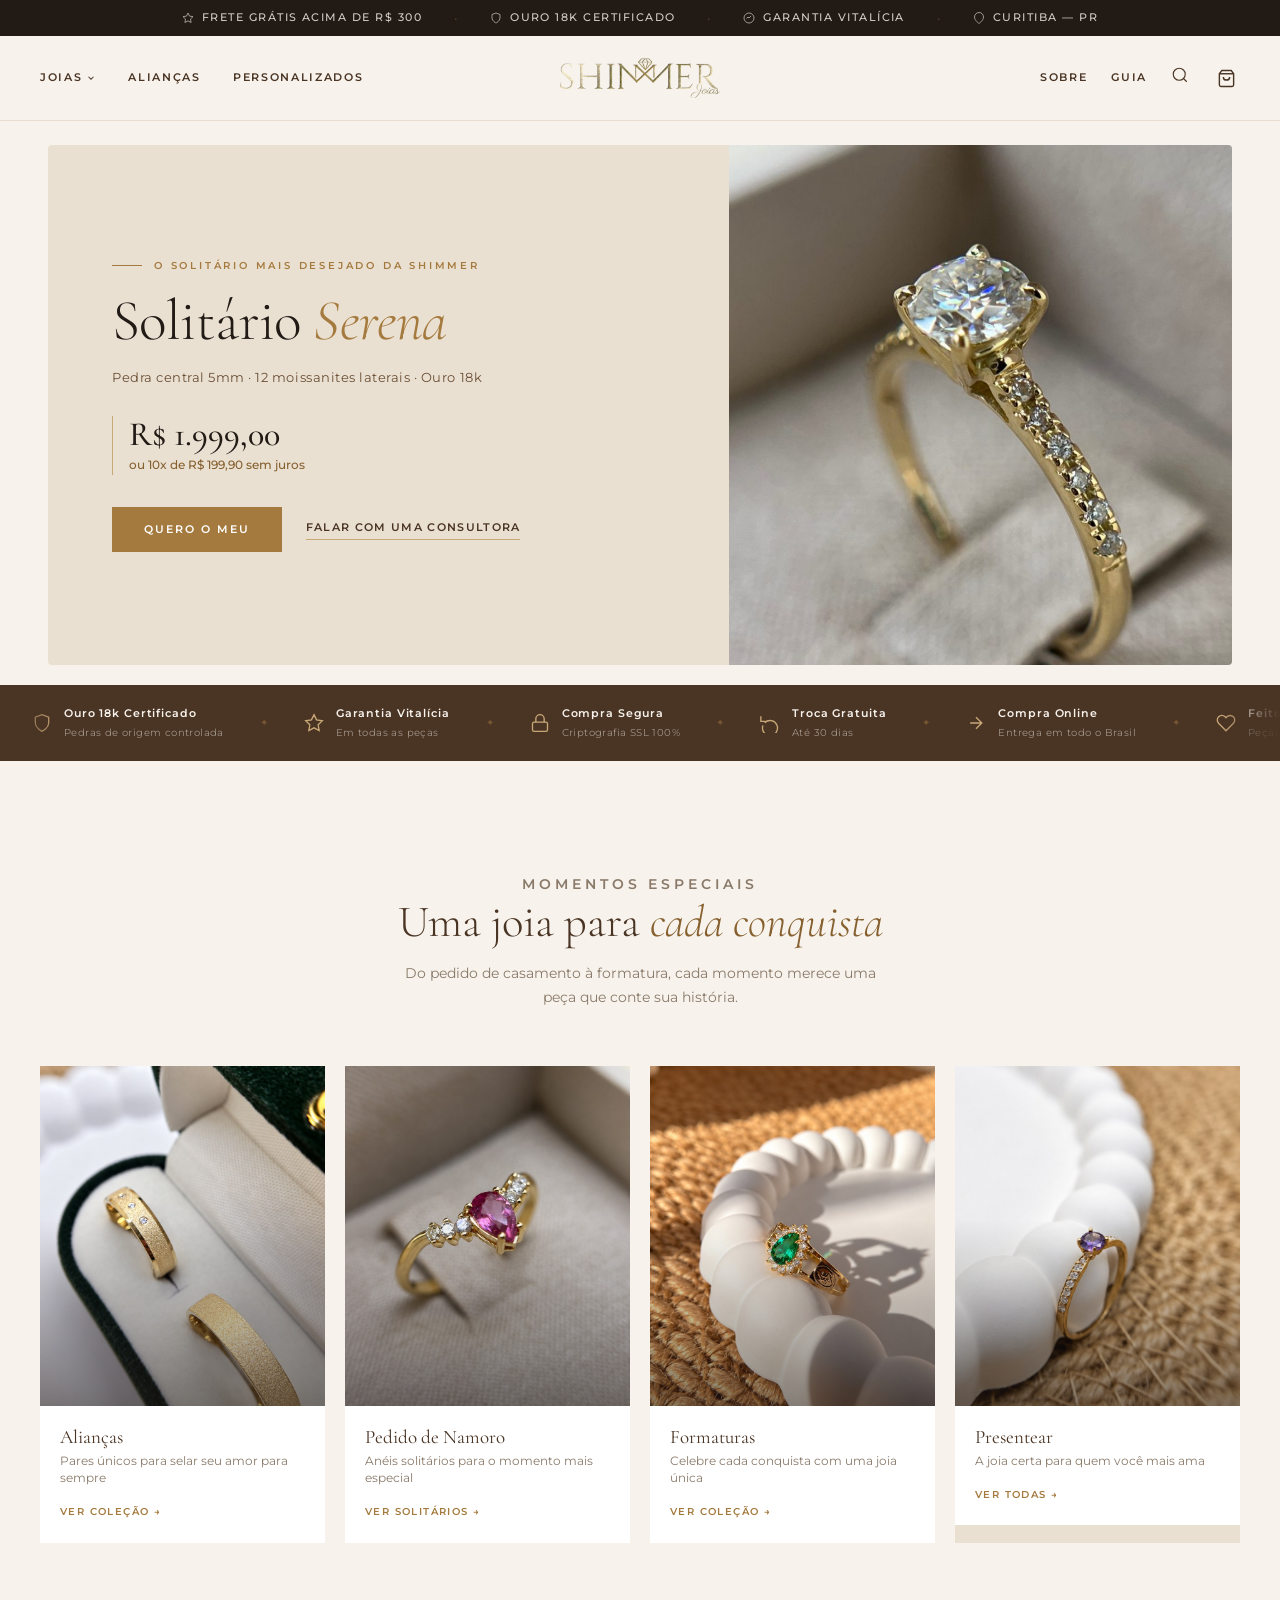
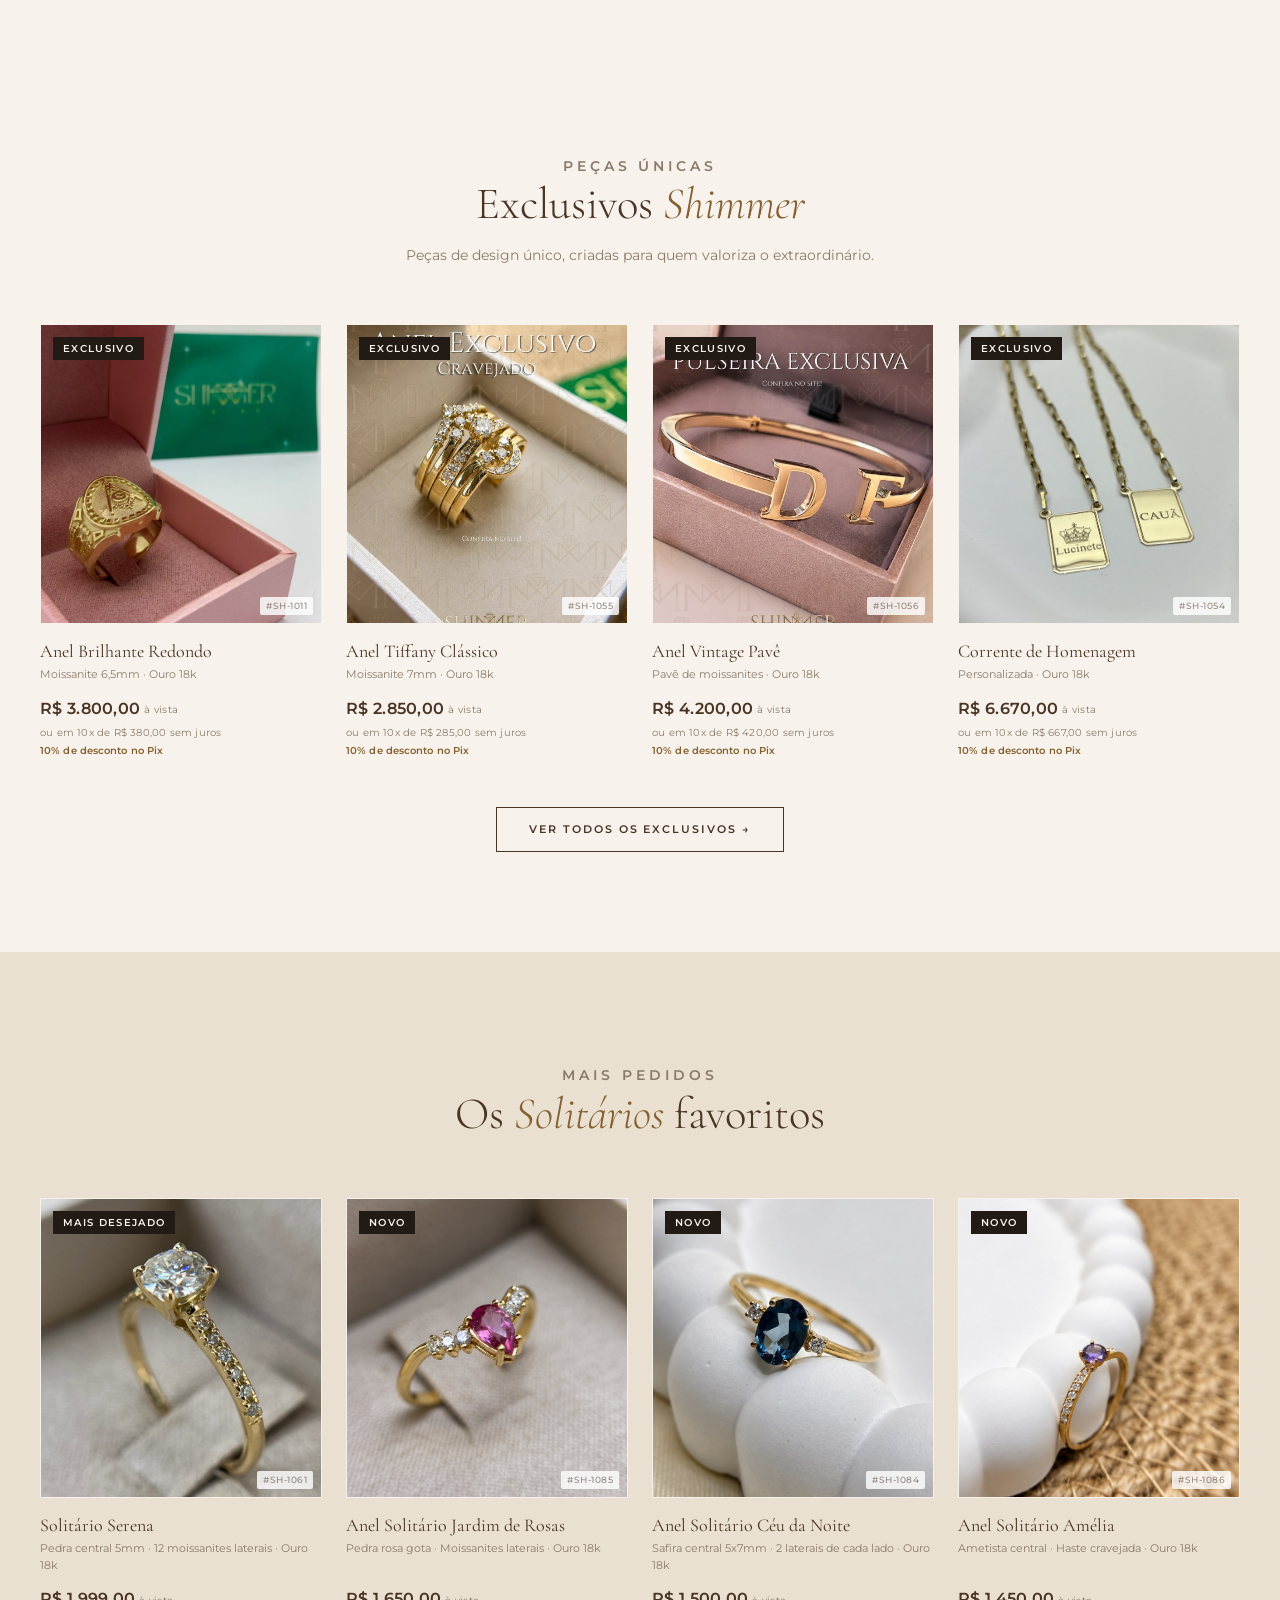
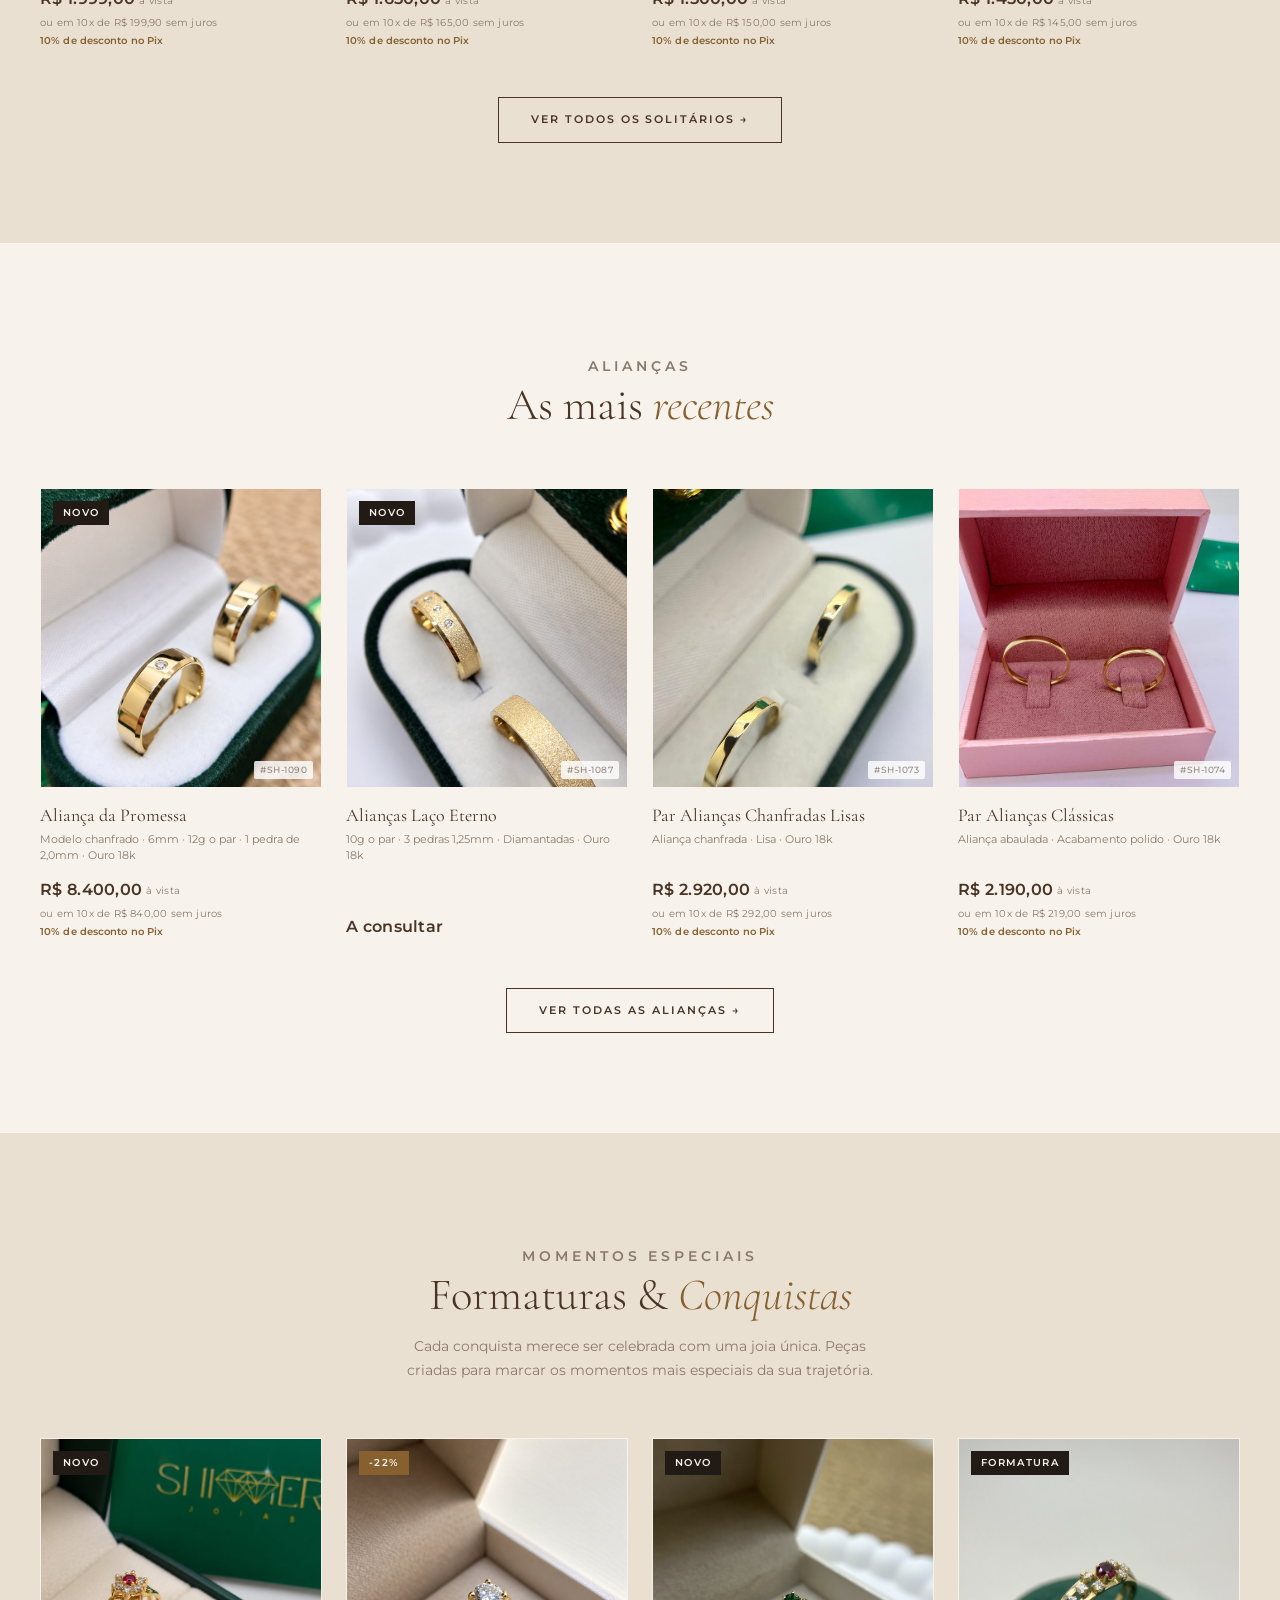
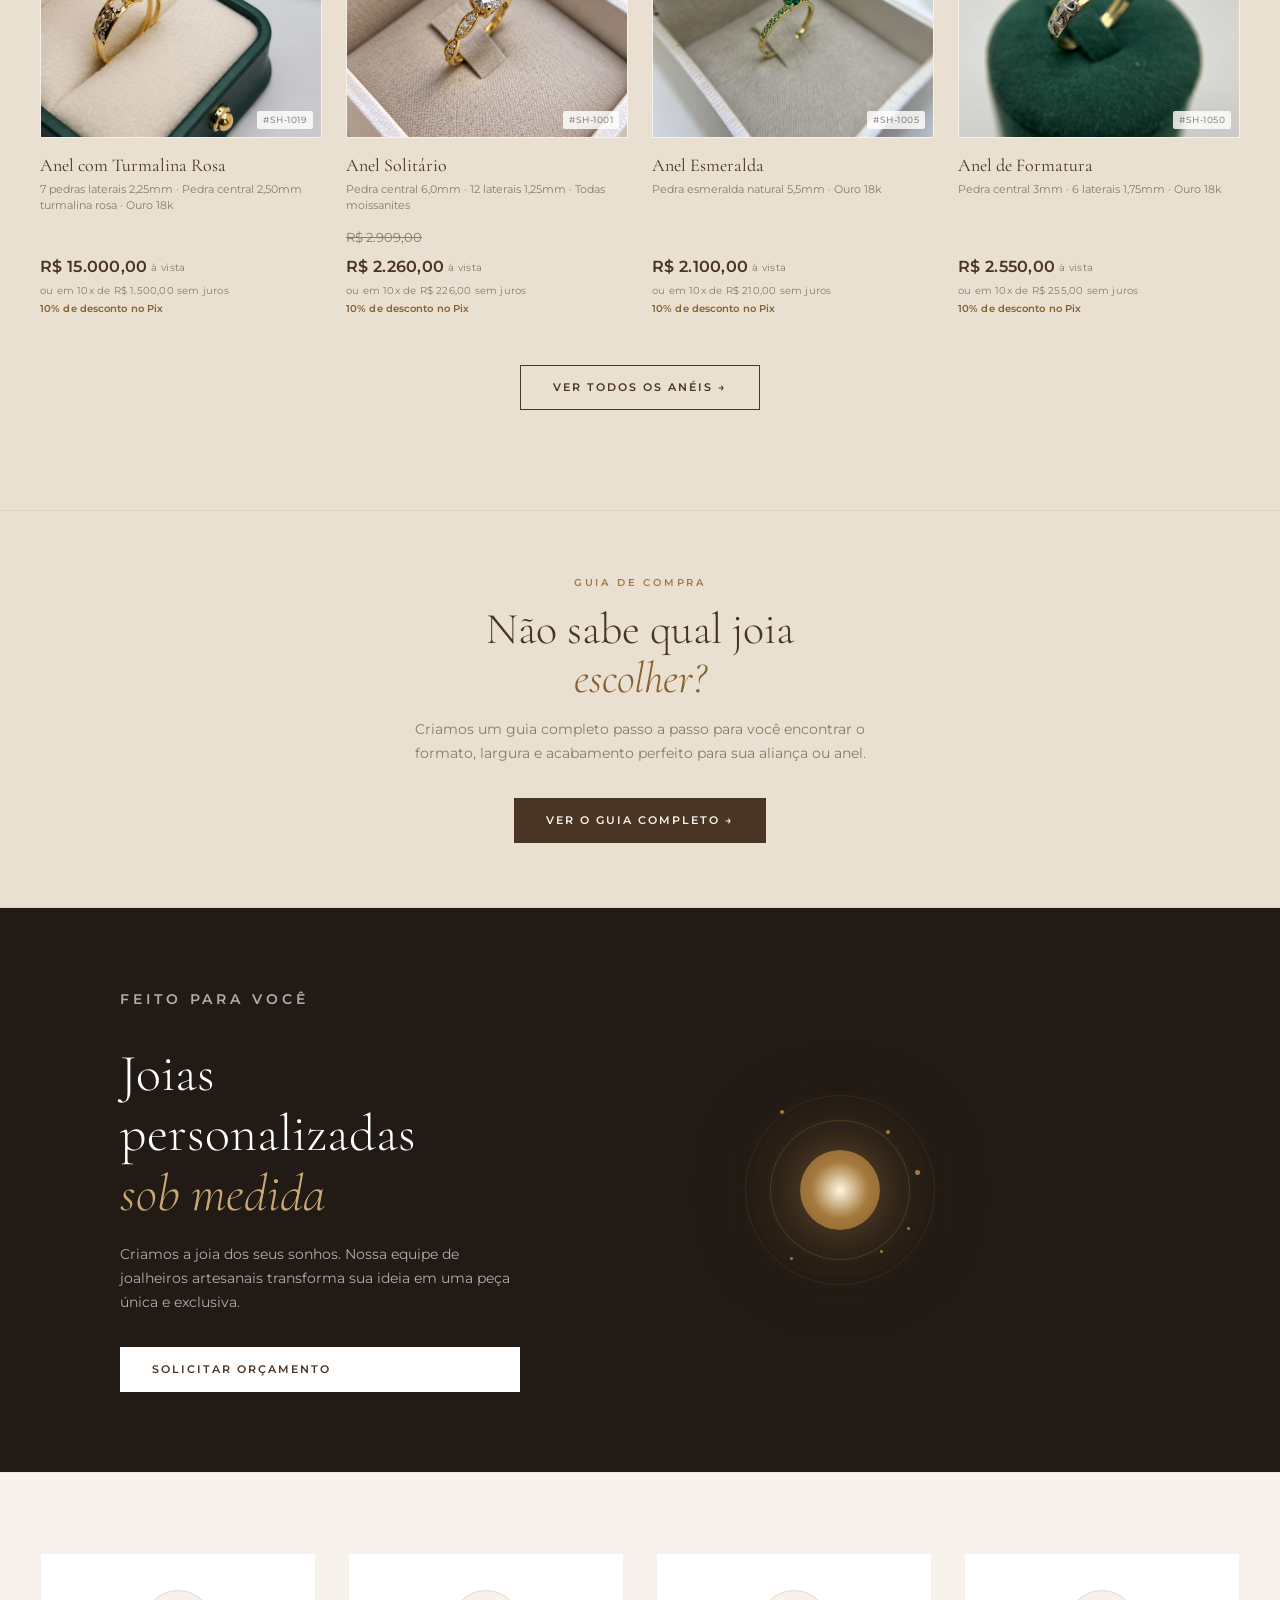
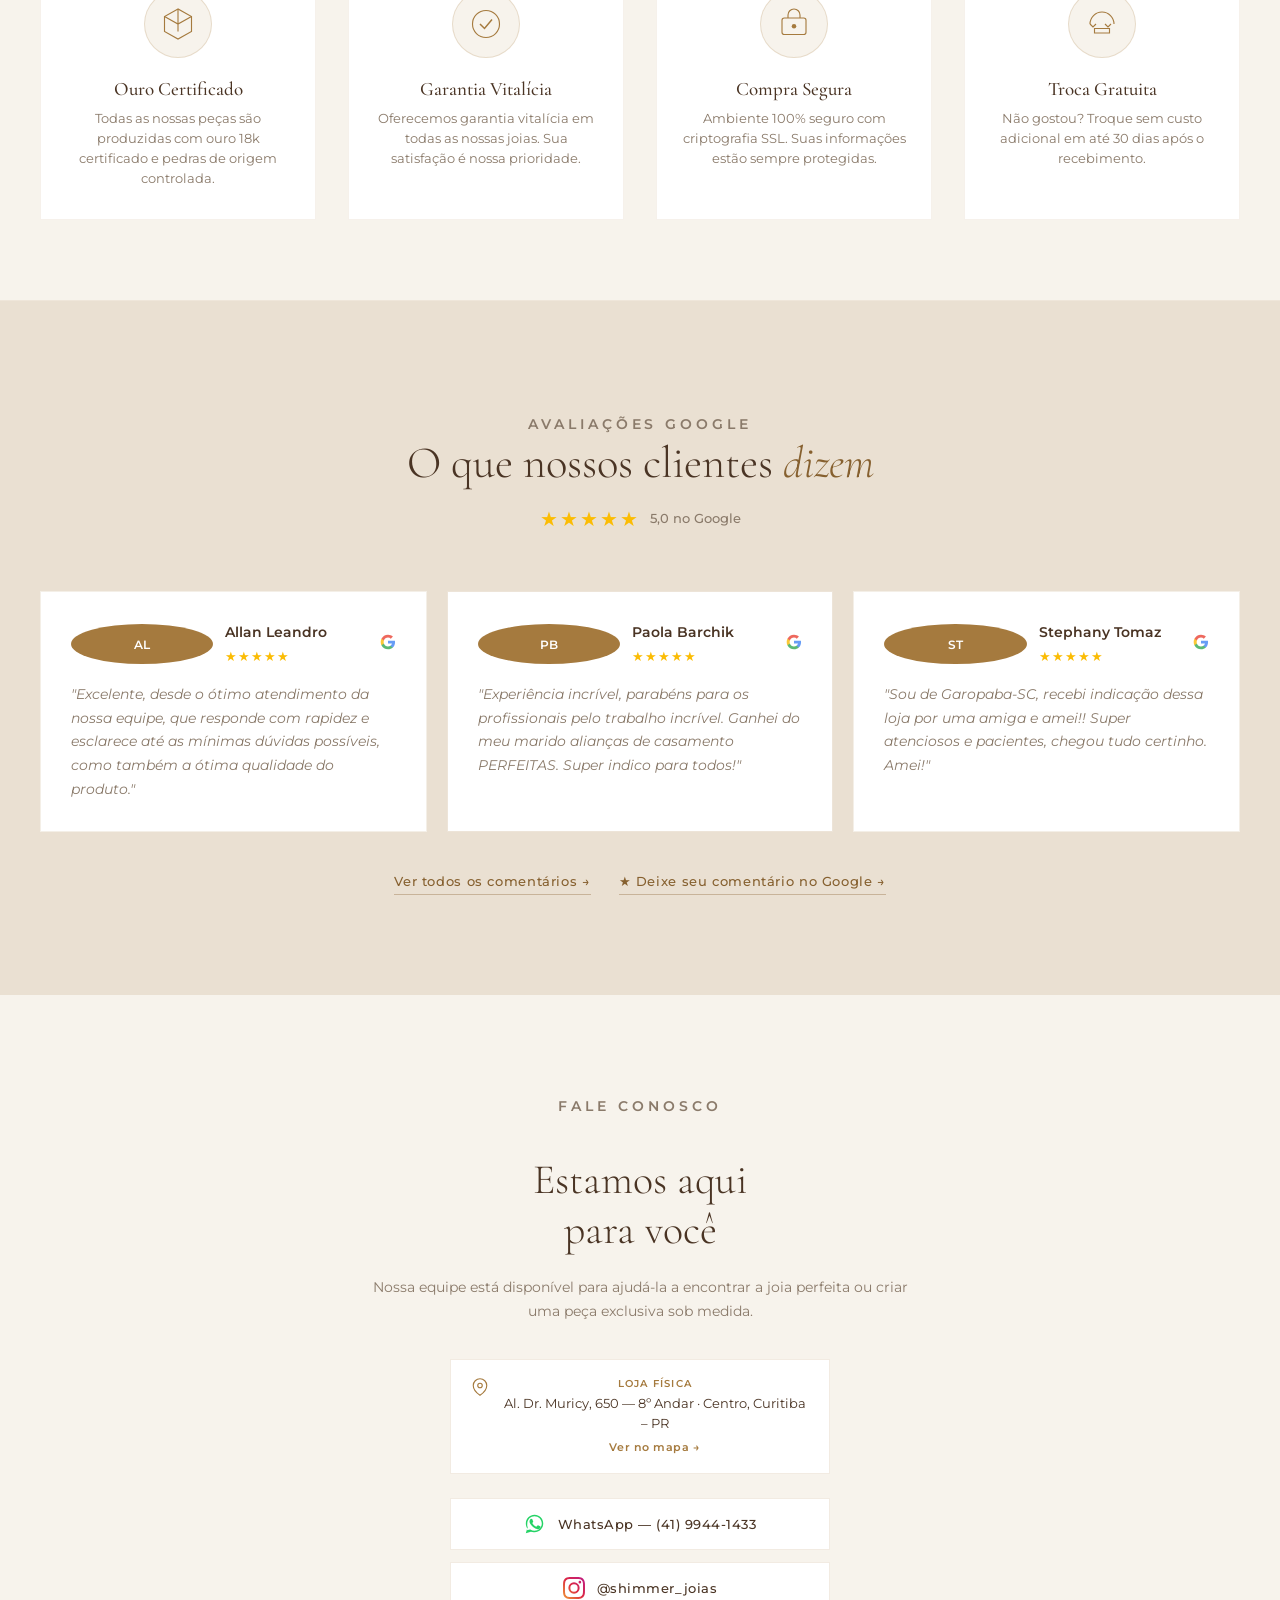
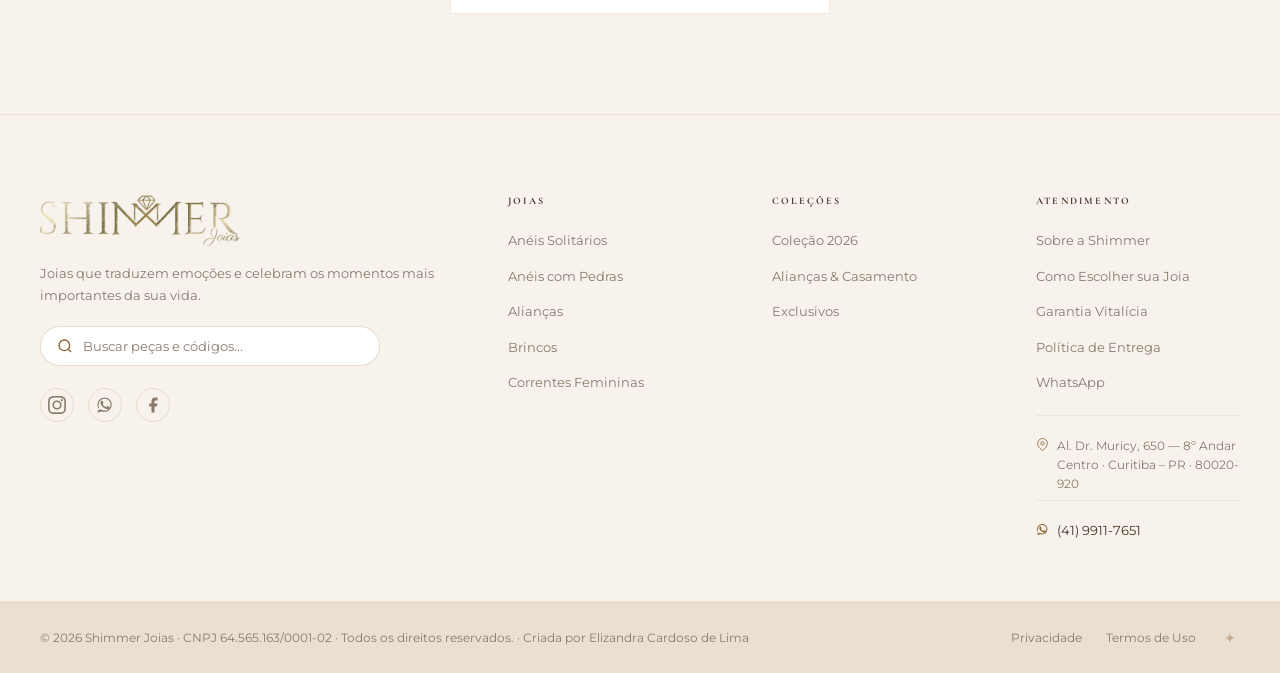
==== commit dc28120d: "Banner principal da home com o Solitário Serena - Novo slide do topo: nome, especificação, preço, pa" ====
--- a/index.html
+++ b/index.html
@@ -120,7 +120,27 @@
   <!-- ===== HERO SLIDER ===== -->
   <section class="hero-slider-wrap">
     <div class="hero-slider" id="heroSlider">
-      <div class="hero-slide active">
+      <!-- Carro-chefe: Solitário Serena (SH-1061) -->
+      <div class="hero-slide hero-slide-serena active">
+        <div class="serena-text">
+          <p class="hero-eyebrow">O solitário mais desejado da Shimmer</p>
+          <h1 class="hero-title">Solitário <em>Serena</em></h1>
+          <p class="serena-spec">Pedra central 5mm · 12 moissanites laterais · Ouro 18k</p>
+          <div class="serena-preco">
+            <span class="serena-preco-valor">R$ 1.999,00</span>
+            <span class="serena-preco-parcela">ou 10x de R$ 199,90 sem juros</span>
+          </div>
+          <div class="hero-ctas">
+            <a href="#mais-pedidos" class="btn-gold" onclick="var c=document.querySelector('#mais-pedidos .produto-card[data-code=&quot;SH-1061&quot;]');if(c){c.click();return false;}">Quero o meu</a>
+            <a href="https://wa.me/554199441433?text=Ol%C3%A1!%20Tenho%20interesse%20no%20*Solit%C3%A1rio%20Serena*%20(SH-1061)." target="_blank" class="hero-link">Falar com uma consultora</a>
+          </div>
+        </div>
+        <div class="serena-foto">
+          <img src="images/SH-1061.jpg" alt="Solitário Serena em ouro 18k com moissanites laterais — Shimmer Joias" />
+        </div>
+      </div>
+      <!-- Banners antigos pausados (reativar junto com os dots abaixo):
+      <div class="hero-slide">
         <picture>
           <source media="(max-width: 768px)" srcset="images/hero-slide-1-mobile.jpg" />
           <img src="images/hero-slide-1.jpg" alt="Para Momentos Únicos — Shimmer Joias" />
@@ -132,11 +152,11 @@
       <div class="hero-slide">
         <img src="images/hero-slide-3.jpg" alt="Anel de Formatura de Fisioterapia — Shimmer Joias" />
       </div>
-    </div>
-    <div class="hero-dots" id="heroDots">
+      -->
+    </div>
+    <!-- Dots ocultos enquanto houver um único banner -->
+    <div class="hero-dots" id="heroDots" hidden>
       <button class="hero-dot active" data-idx="0" aria-label="Slide 1"></button>
-      <button class="hero-dot" data-idx="1" aria-label="Slide 2"></button>
-      <button class="hero-dot" data-idx="2" aria-label="Slide 3"></button>
     </div>
   </section>
 
--- a/css/style.css
+++ b/css/style.css
@@ -382,8 +382,6 @@
 
 /* ===== HERO SLIDER ===== */
 .hero-slider-wrap {
-  /* Banners ocultos temporariamente — remover 'display:none' quando as novas imagens forem adicionadas */
-  display: none;
   background: var(--cream-light);
   padding: 24px 48px 20px;
 }
@@ -422,6 +420,56 @@
   padding: 60px;
   background: linear-gradient(to right, rgba(33,26,21,0.55) 0%, rgba(33,26,21,0.15) 60%, transparent 100%);
 }
+/* Banner do carro-chefe: Solitário Serena */
+.hero-slide-serena {
+  display: grid;
+  grid-template-columns: 1.15fr 0.85fr;
+  background: var(--cream);
+}
+.serena-text {
+  display: flex;
+  flex-direction: column;
+  justify-content: center;
+  padding: 56px 64px;
+}
+.hero-slide-serena .hero-eyebrow { color: var(--gold); margin-bottom: 16px; }
+.hero-slide-serena .hero-eyebrow::before { background: var(--gold); }
+.hero-slide-serena .hero-title { color: var(--brown-darkest); margin-bottom: 14px; }
+.hero-slide-serena .hero-title em { color: var(--gold); }
+.serena-spec {
+  font-size: 13px;
+  letter-spacing: 0.04em;
+  color: var(--brown-mid);
+  margin-bottom: 28px;
+}
+.serena-preco {
+  display: flex;
+  flex-direction: column;
+  gap: 2px;
+  margin-bottom: 32px;
+  padding-left: 16px;
+  border-left: 1px solid var(--gold-light);
+}
+.serena-preco-valor {
+  font-family: 'Cormorant Garamond', serif;
+  font-size: 34px;
+  font-weight: 500;
+  line-height: 1.1;
+  color: var(--brown-darkest);
+}
+.serena-preco-parcela {
+  font-size: 12px;
+  font-weight: 500;
+  color: var(--gold-dark);
+}
+.hero-slide-serena .hero-link {
+  color: var(--brown-deep);
+  border-bottom-color: var(--gold-light);
+}
+.hero-slide-serena .hero-link:hover { color: var(--gold-dark); }
+.serena-foto { position: relative; overflow: hidden; }
+.serena-foto img { object-position: center 35%; }
+
 .hero-eyebrow {
   font-family: 'Montserrat', sans-serif;
   font-size: 10px;
@@ -1728,3 +1776,23 @@
 .text-brown { color: var(--brown-text); }
 .uppercase { text-transform: uppercase; }
 .italic { font-style: italic; }
+
+/* Serena no mobile: foto em cima, texto embaixo (a pedra fica sempre visível) */
+.hero-dots[hidden] { display: none; }
+@media (max-width: 768px) {
+  .hero-slider:has(.hero-slide-serena) { height: auto; }
+  .hero-slide-serena { position: relative; display: flex; flex-direction: column; }
+  .serena-foto { aspect-ratio: 4 / 3; }
+  .serena-foto img { object-position: center 40%; }
+  .serena-text { padding: 24px 22px 28px; }
+  .hero-slide-serena .hero-eyebrow { font-size: 9px; letter-spacing: 0.22em; margin-bottom: 10px; }
+  .hero-slide-serena .hero-eyebrow::before { width: 20px; }
+  .hero-slide-serena .hero-title { font-size: 36px; margin-bottom: 6px; }
+  .serena-spec { font-size: 11px; margin-bottom: 18px; }
+  .serena-preco { margin-bottom: 22px; padding-left: 12px; }
+  .serena-preco-valor { font-size: 28px; }
+  .serena-preco-parcela { font-size: 11px; }
+  .hero-slide-serena .btn-gold { padding: 13px 24px; }
+  .hero-slide-serena .hero-ctas { gap: 18px; }
+  .serena-foto { order: -1; }
+}
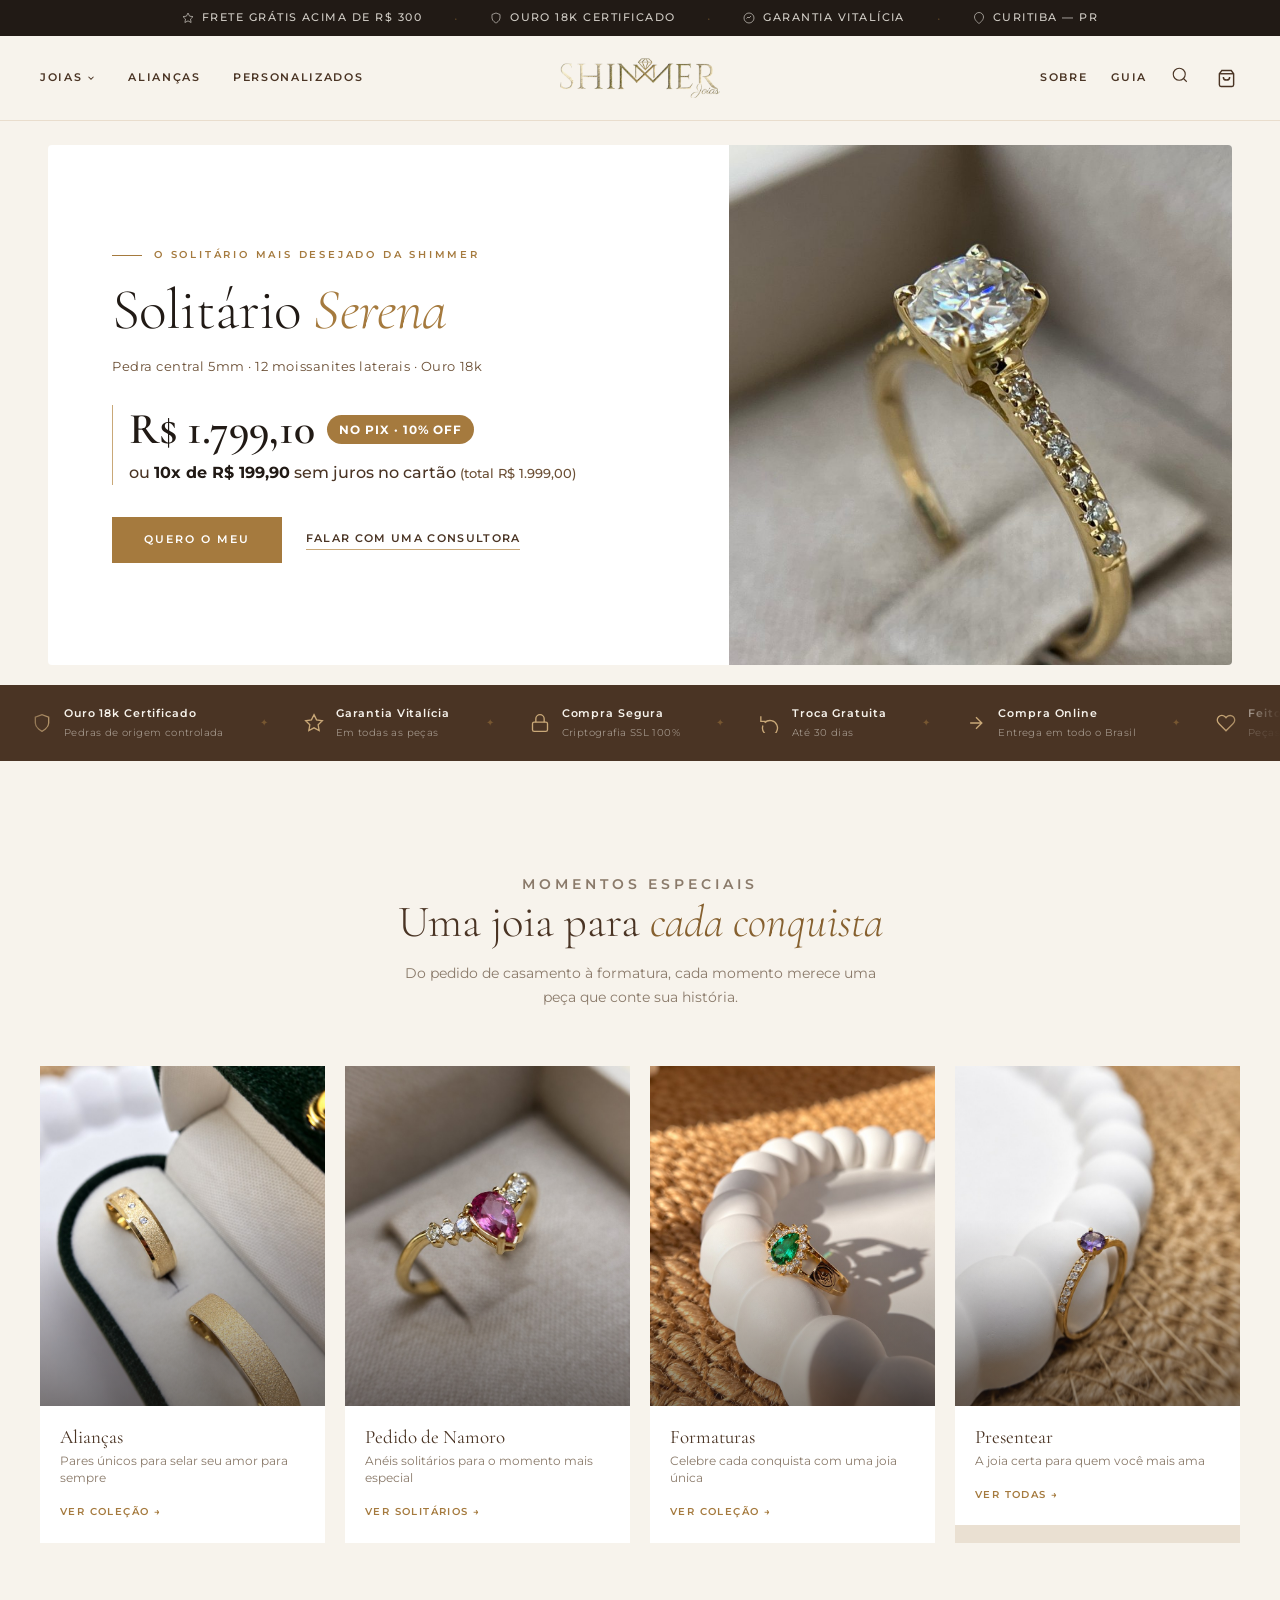
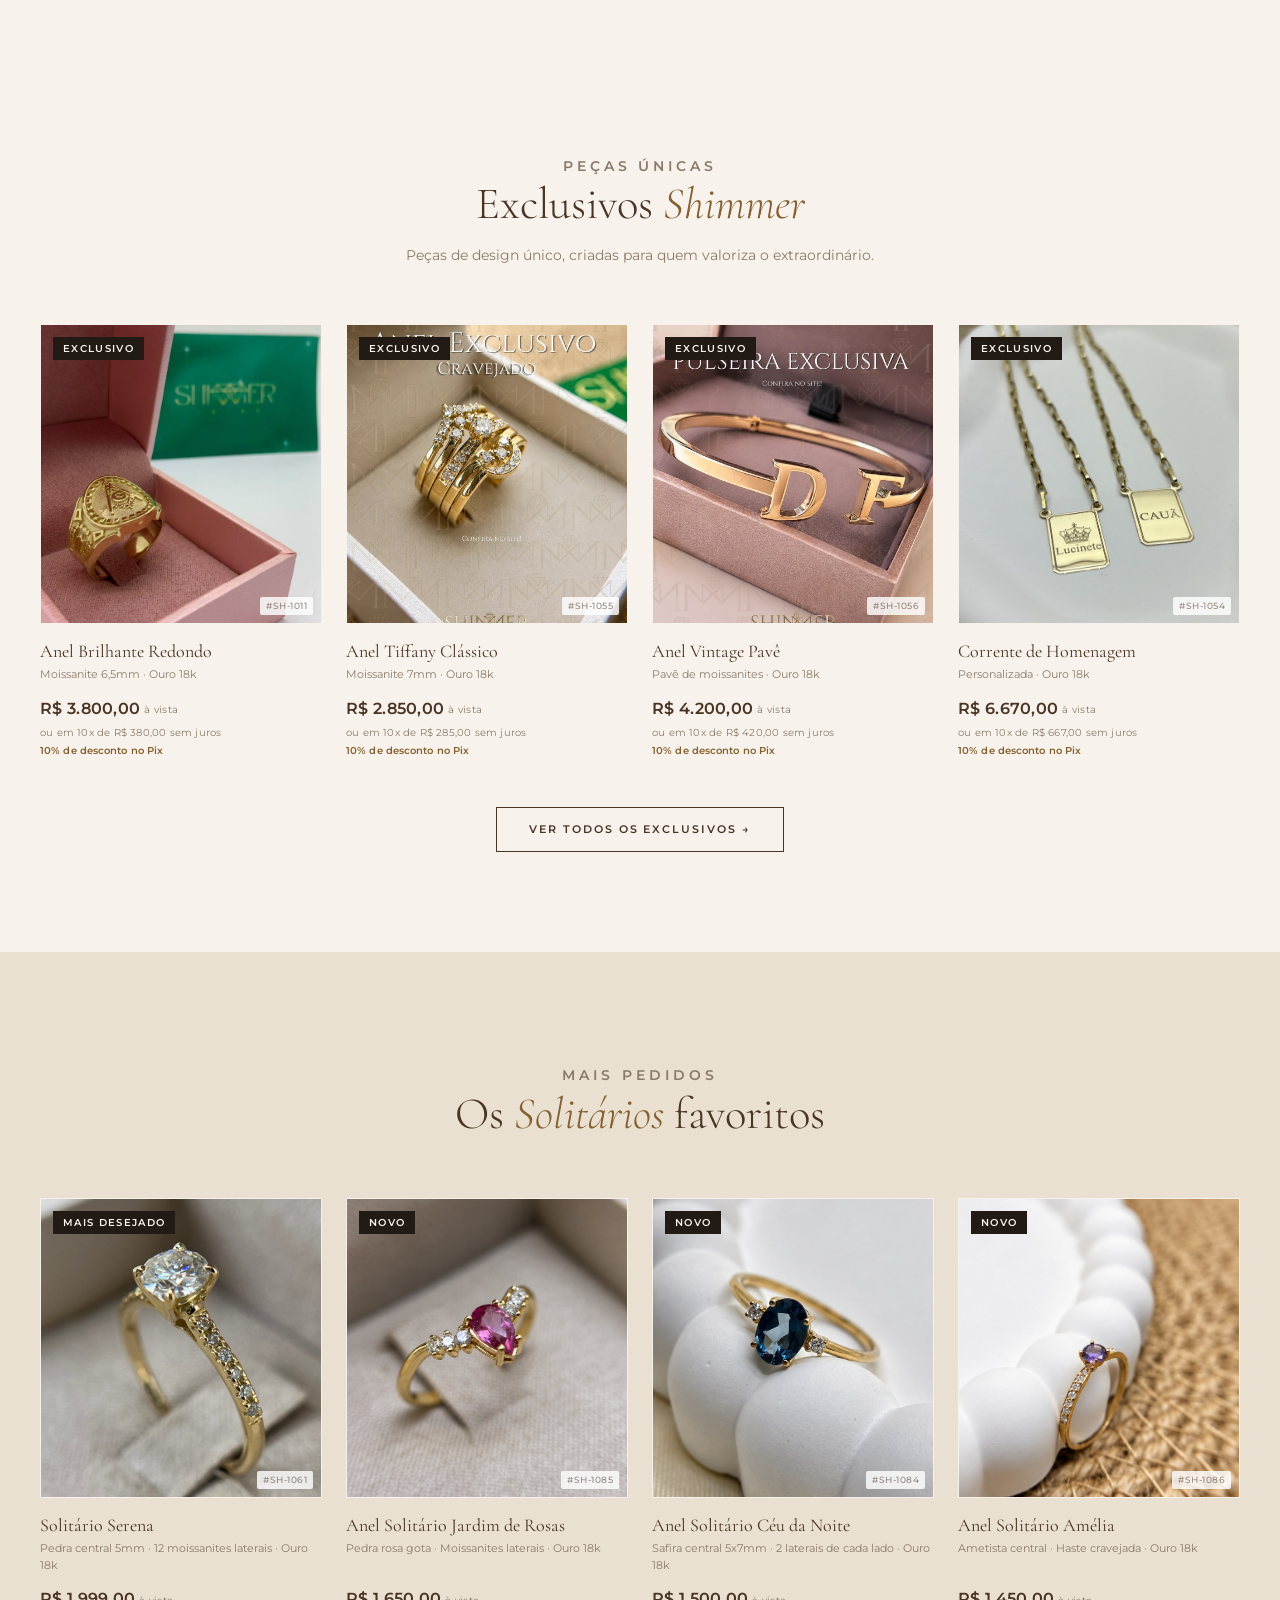
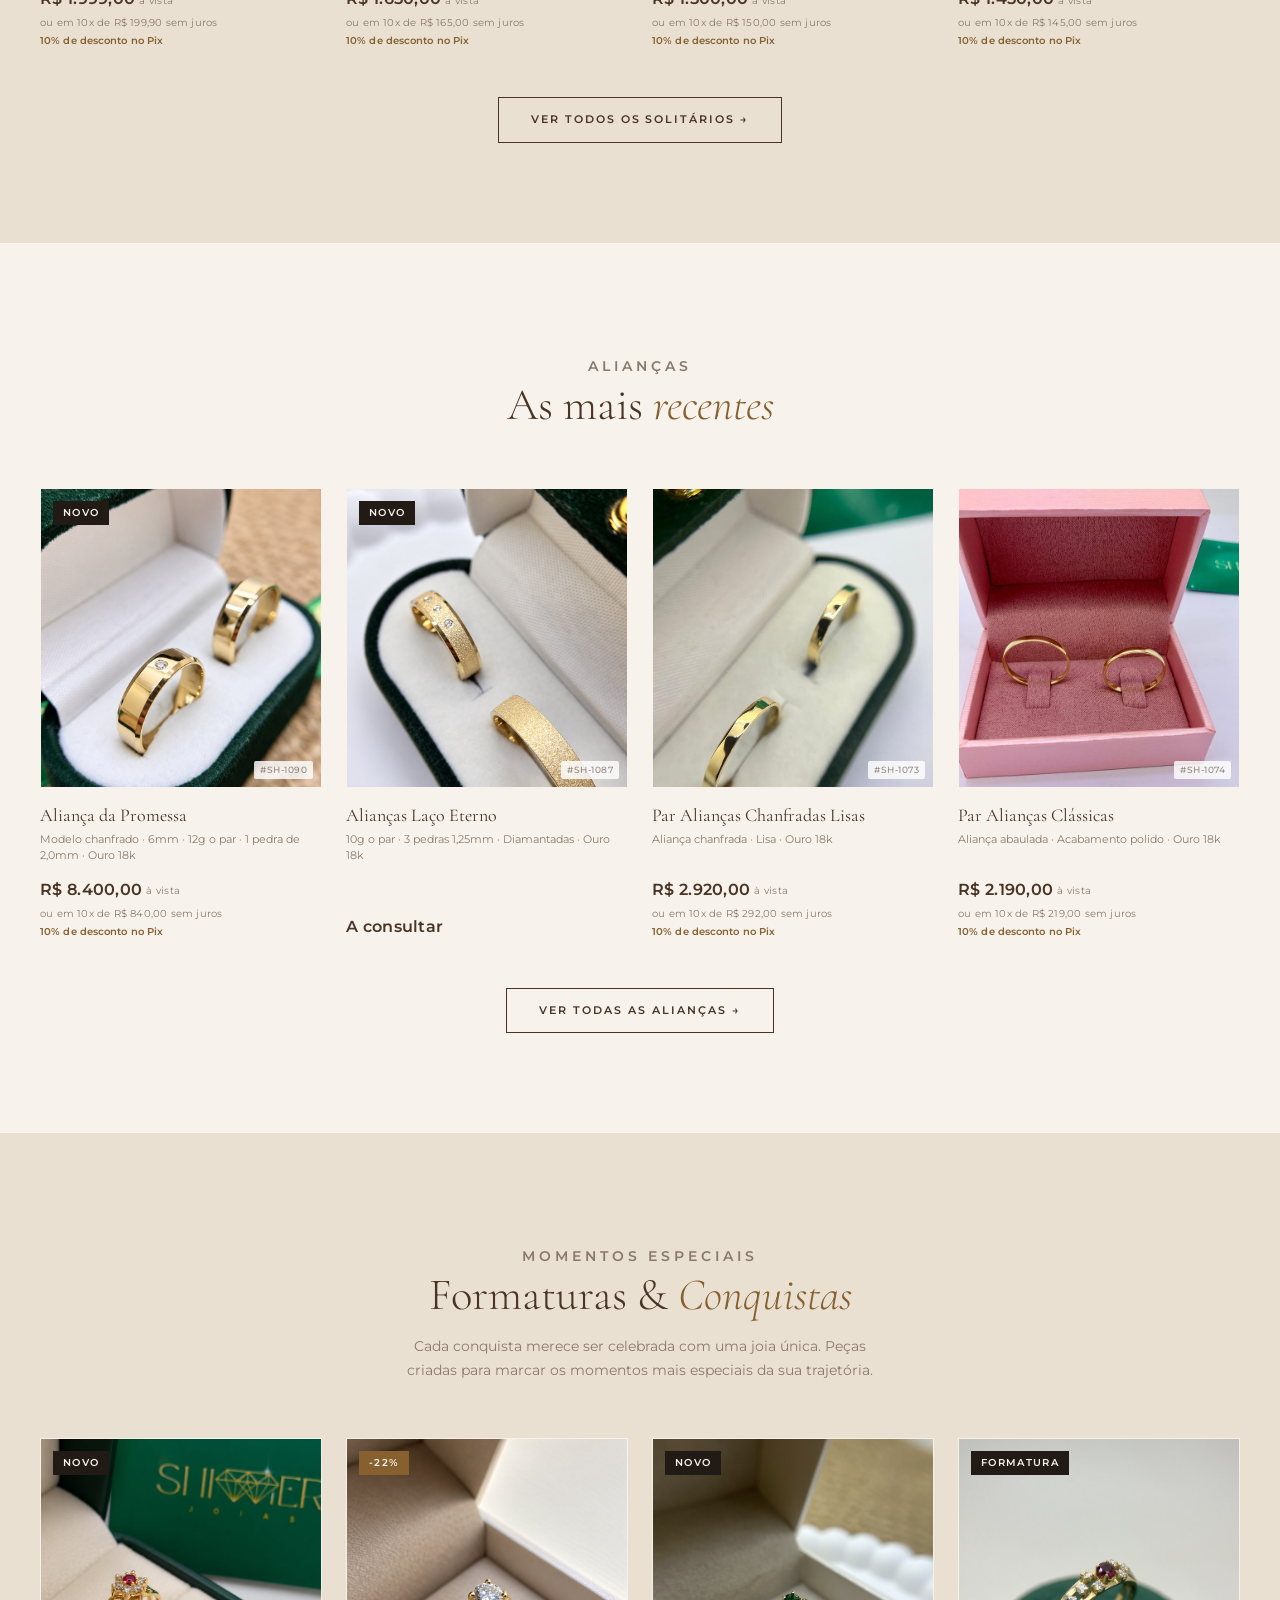
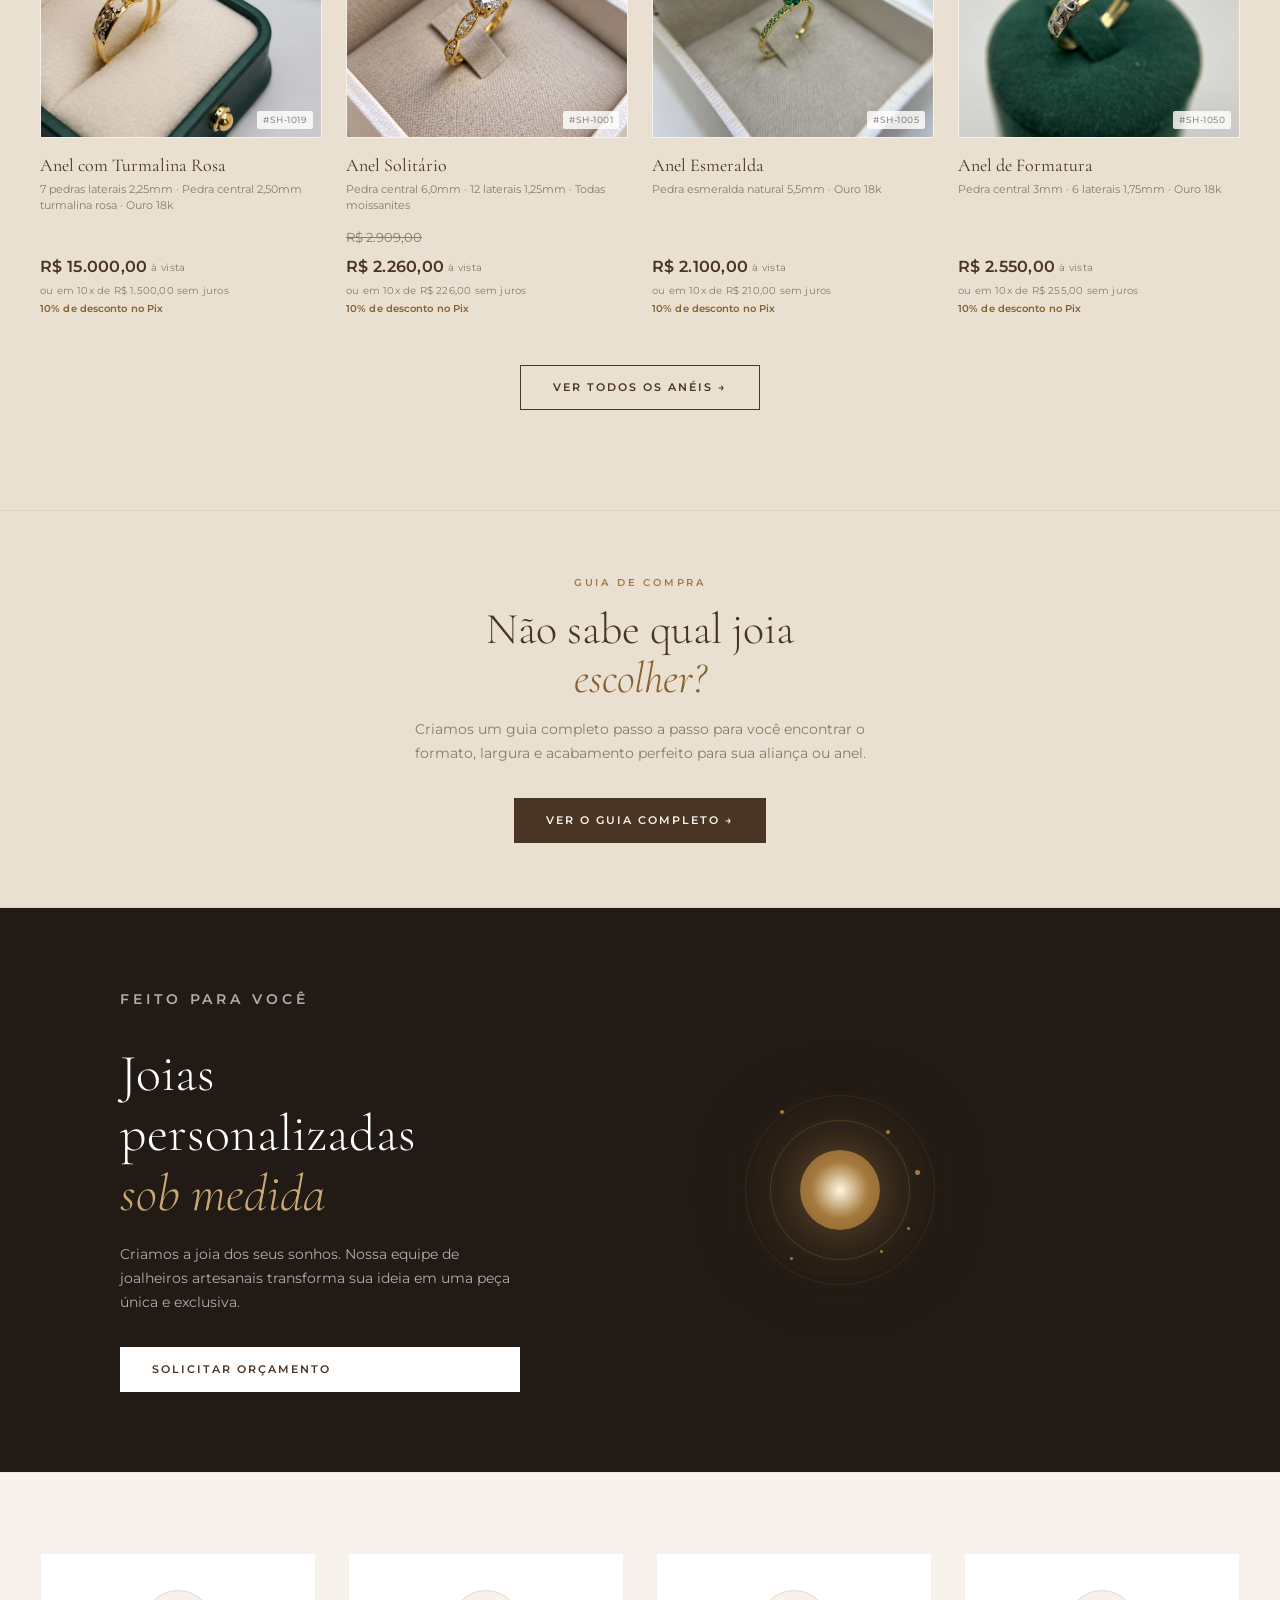
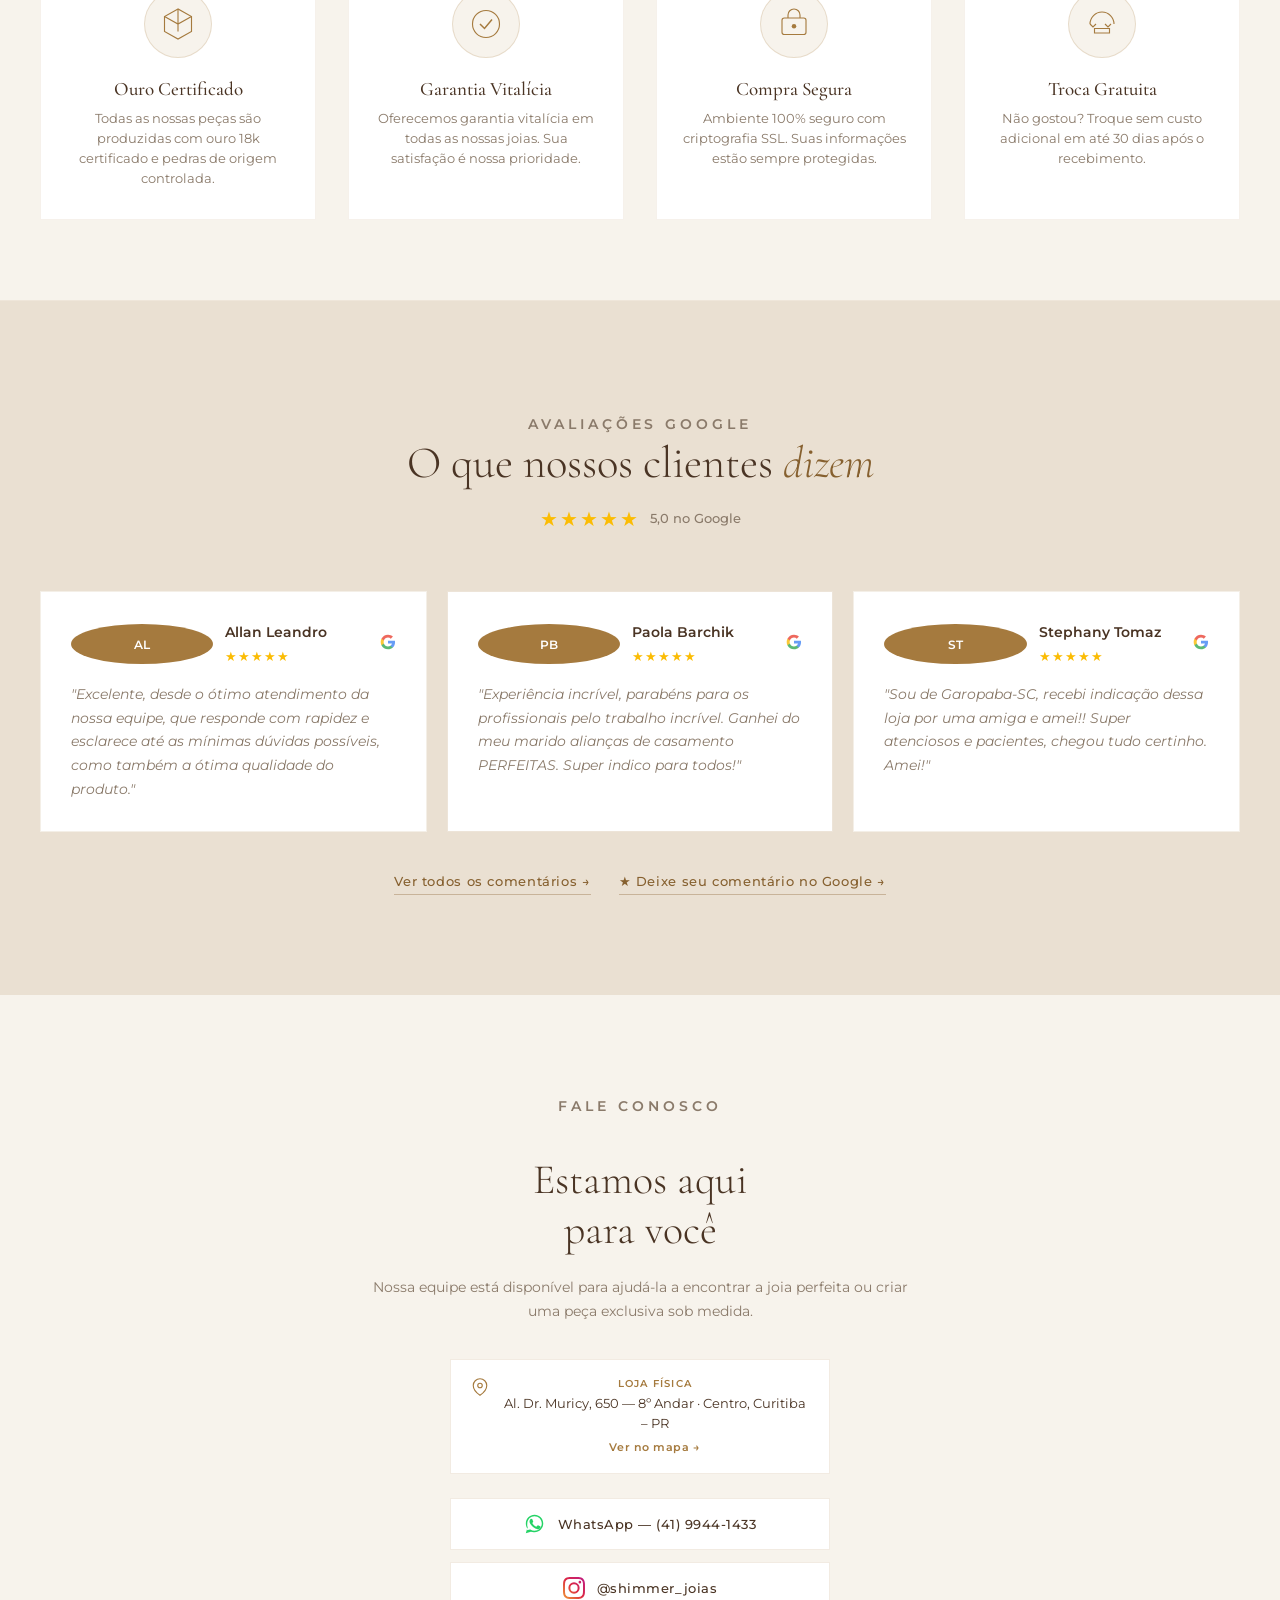
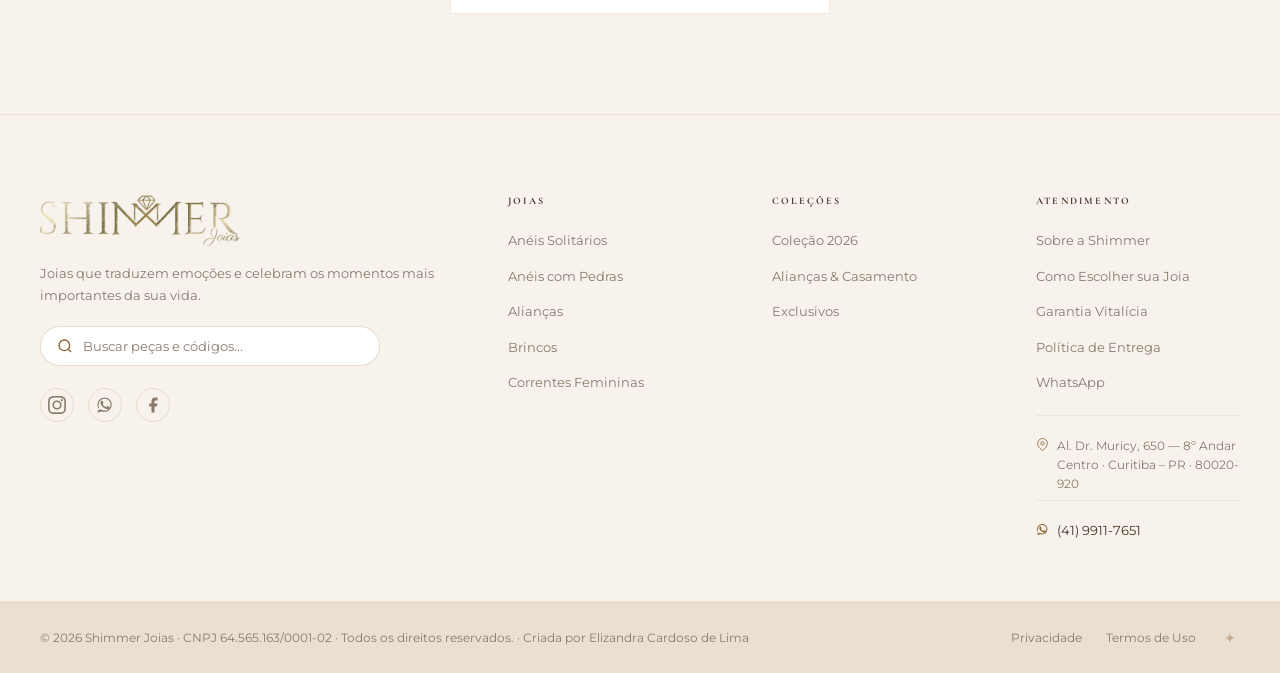
==== commit e739d05e: "feat(hero): Serena com preço no Pix em destaque e fundo branco - Pix com 10% OFF em destaque: R$ 1.7" ====
--- a/index.html
+++ b/index.html
@@ -127,8 +127,11 @@
           <h1 class="hero-title">Solitário <em>Serena</em></h1>
           <p class="serena-spec">Pedra central 5mm · 12 moissanites laterais · Ouro 18k</p>
           <div class="serena-preco">
-            <span class="serena-preco-valor">R$ 1.999,00</span>
-            <span class="serena-preco-parcela">ou 10x de R$ 199,90 sem juros</span>
+            <div class="serena-pix">
+              <span class="serena-preco-valor">R$ 1.799,10</span>
+              <span class="serena-pix-tag">no Pix · 10% OFF</span>
+            </div>
+            <span class="serena-preco-parcela">ou <strong>10x de R$ 199,90</strong> sem juros no cartão <span class="serena-preco-total">(total R$ 1.999,00)</span></span>
           </div>
           <div class="hero-ctas">
             <a href="#mais-pedidos" class="btn-gold" onclick="var c=document.querySelector('#mais-pedidos .produto-card[data-code=&quot;SH-1061&quot;]');if(c){c.click();return false;}">Quero o meu</a>
@@ -139,7 +142,11 @@
           <img src="images/SH-1061.jpg" alt="Solitário Serena em ouro 18k com moissanites laterais — Shimmer Joias" />
         </div>
       </div>
-      <!-- Banners antigos pausados (reativar junto com os dots abaixo):
+      <!-- Banners antigos pausados (reativar junto com os dots abaixo).
+           Medidas das artes, para não cortar nada:
+             computador: images/hero-slide-N.jpg        → 1920 x 550 px
+             celular:    images/hero-slide-N-mobile.jpg → 1080 x 770 px
+           Use <picture> com as duas versões, como no slide 1:
       <div class="hero-slide">
         <picture>
           <source media="(max-width: 768px)" srcset="images/hero-slide-1-mobile.jpg" />
--- a/css/style.css
+++ b/css/style.css
@@ -424,7 +424,7 @@
 .hero-slide-serena {
   display: grid;
   grid-template-columns: 1.15fr 0.85fr;
-  background: var(--cream);
+  background: #fff;
 }
 .serena-text {
   display: flex;
@@ -1796,3 +1796,31 @@
   .hero-slide-serena .hero-ctas { gap: 18px; }
   .serena-foto { order: -1; }
 }
+
+/* Banners em imagem sem corte: a caixa segue a proporção da arte.
+   Arte do computador: 1920 x 550 px · arte do celular: 1080 x 770 px
+   (o JS liga .so-banners quando o slider só tem banners em imagem) */
+.hero-slider.so-banners { height: auto; aspect-ratio: 1920 / 550; }
+.hero-slider.so-banners .hero-slide img { object-fit: cover; object-position: center; }
+@media (max-width: 768px) {
+  .hero-slider.so-banners { aspect-ratio: 1080 / 770; }
+}
+
+/* Serena: preço no Pix em destaque + parcelamento bem visível */
+.serena-pix { display: flex; align-items: center; flex-wrap: wrap; gap: 6px 12px; }
+.hero-slide-serena .serena-preco { gap: 6px; }
+.hero-slide-serena .serena-preco-valor { font-size: 44px; font-weight: 600; }
+.serena-pix-tag {
+  display: inline-block; padding: 5px 12px; border-radius: 20px;
+  background: var(--gold); color: #fff;
+  font-size: 12px; font-weight: 700; letter-spacing: 0.08em; text-transform: uppercase;
+}
+.hero-slide-serena .serena-preco-parcela { font-size: 16px; color: var(--brown-deep); }
+.hero-slide-serena .serena-preco-parcela strong { font-weight: 700; color: var(--brown-darkest); }
+.serena-preco-total { font-size: 13px; color: var(--brown-mid); white-space: nowrap; }
+@media (max-width: 768px) {
+  .hero-slide-serena .serena-preco-valor { font-size: 34px; }
+  .serena-pix-tag { font-size: 10px; padding: 4px 10px; }
+  .hero-slide-serena .serena-preco-parcela { font-size: 13px; }
+  .serena-preco-total { font-size: 11px; }
+}
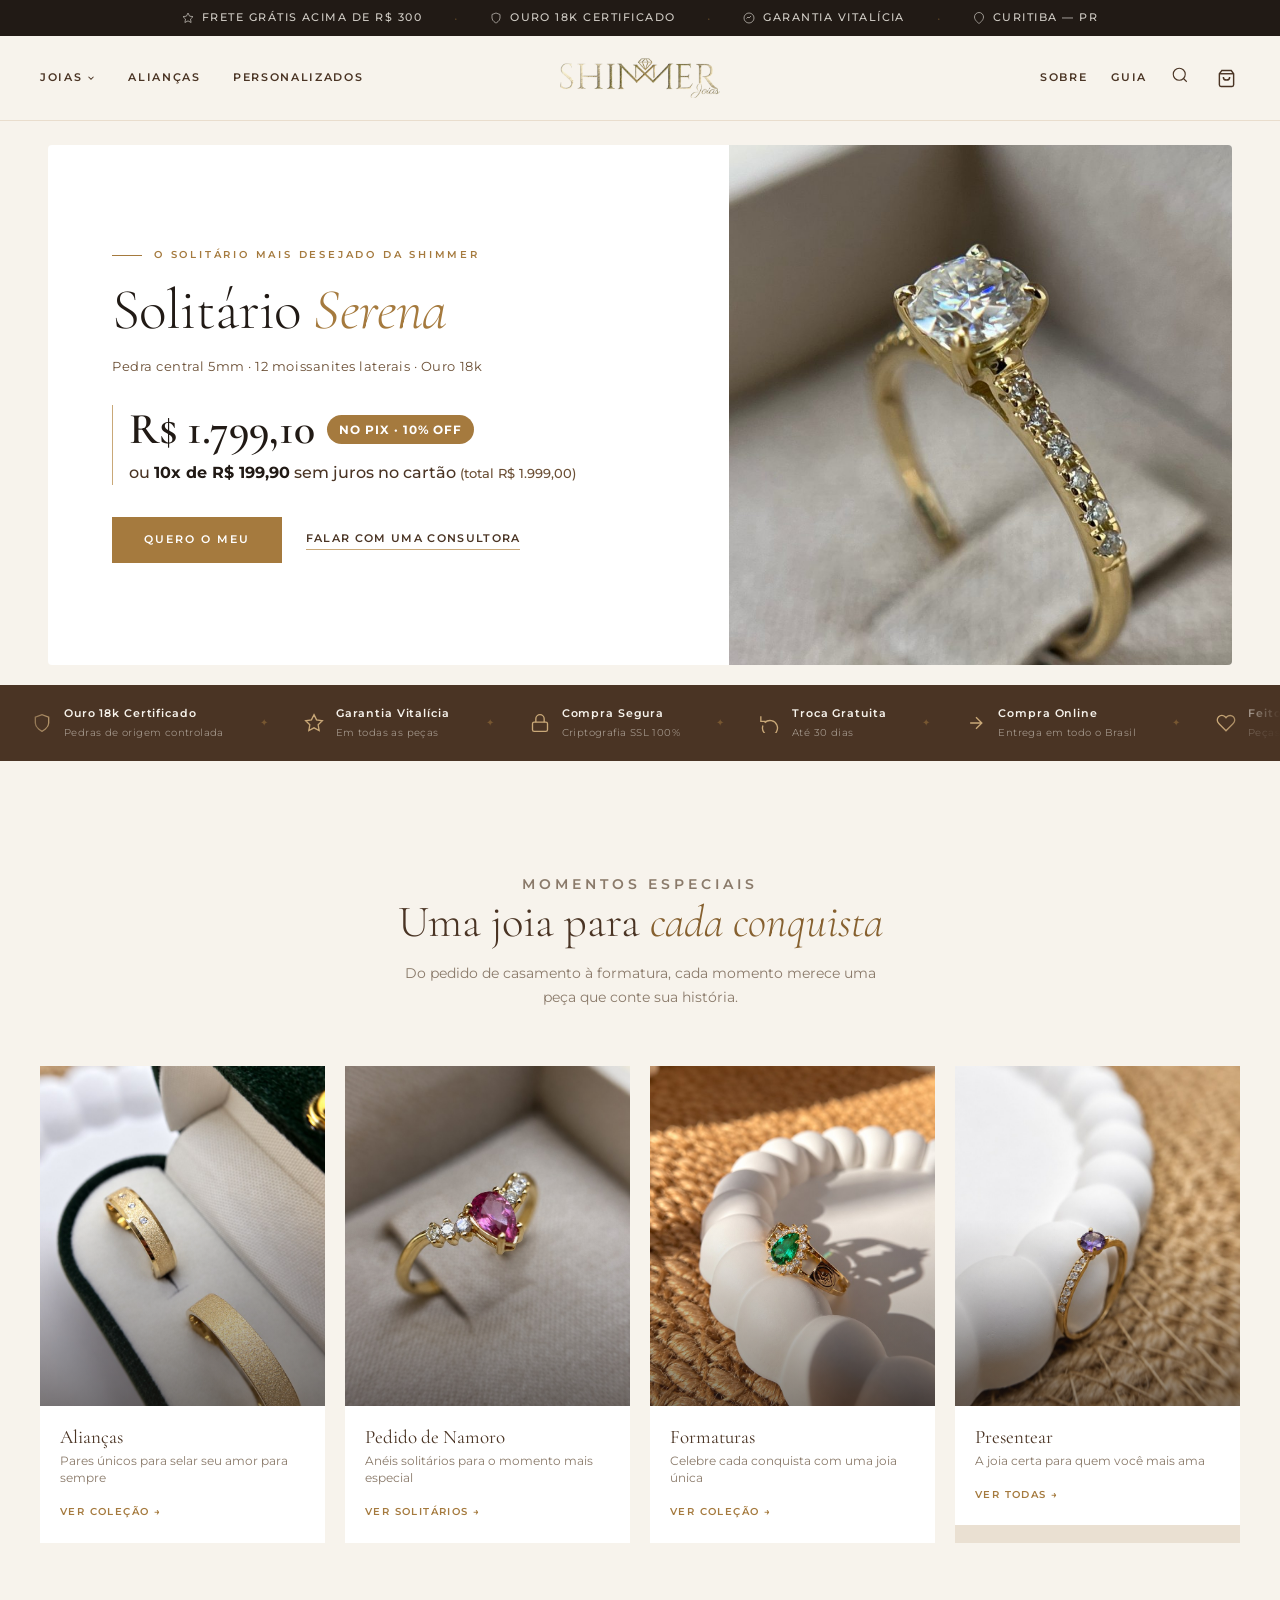
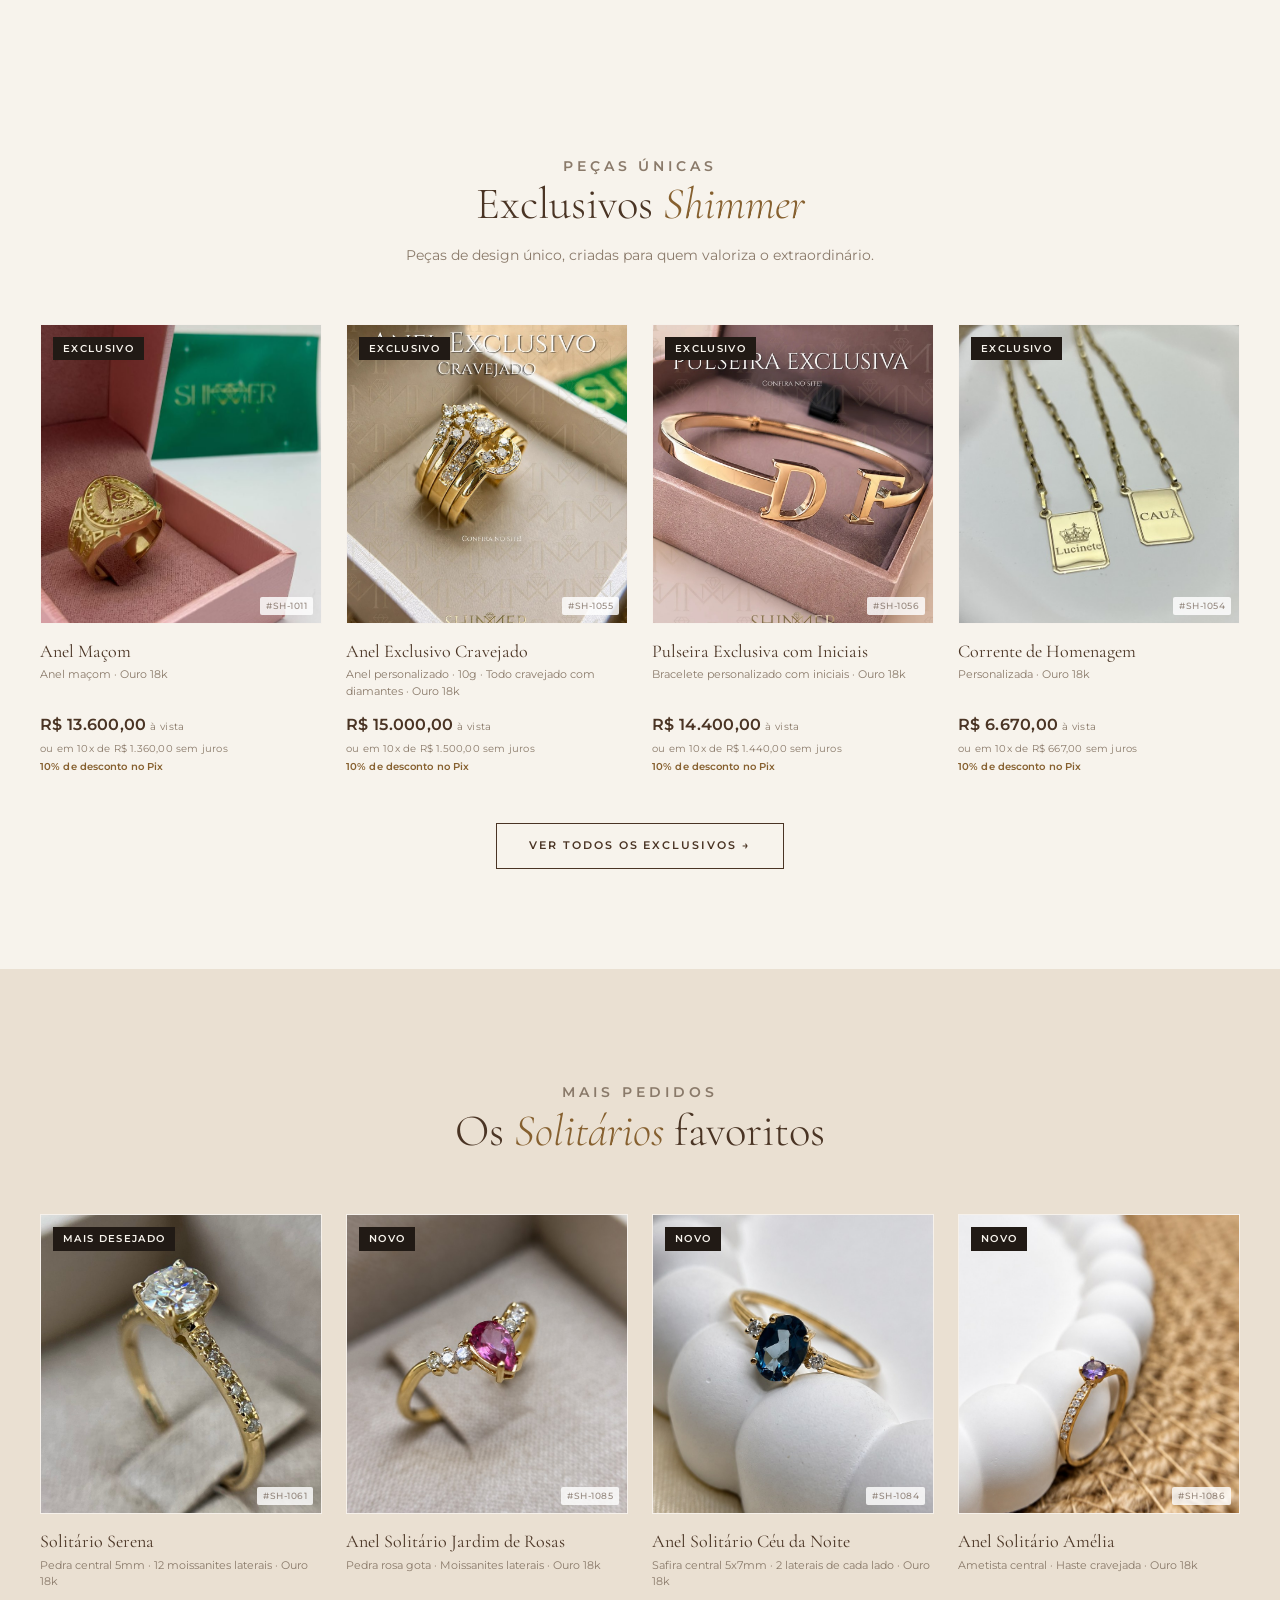
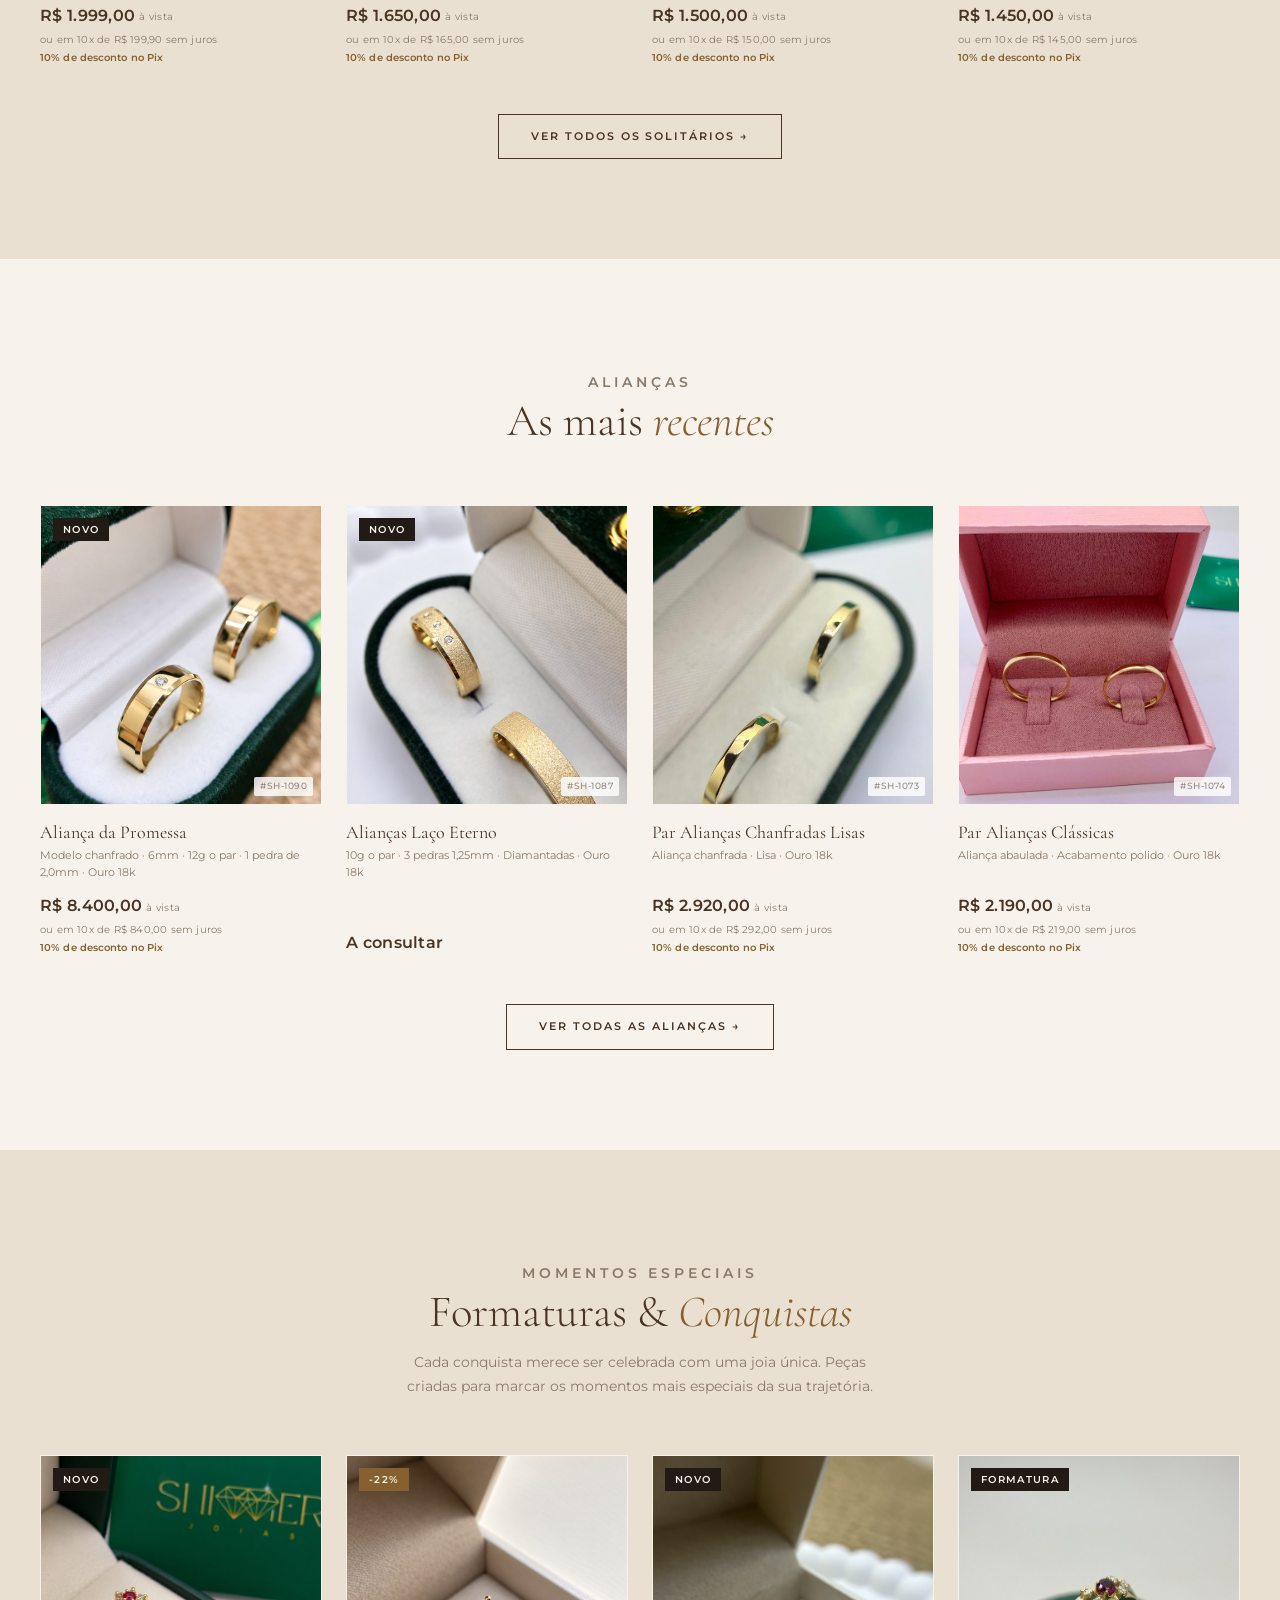
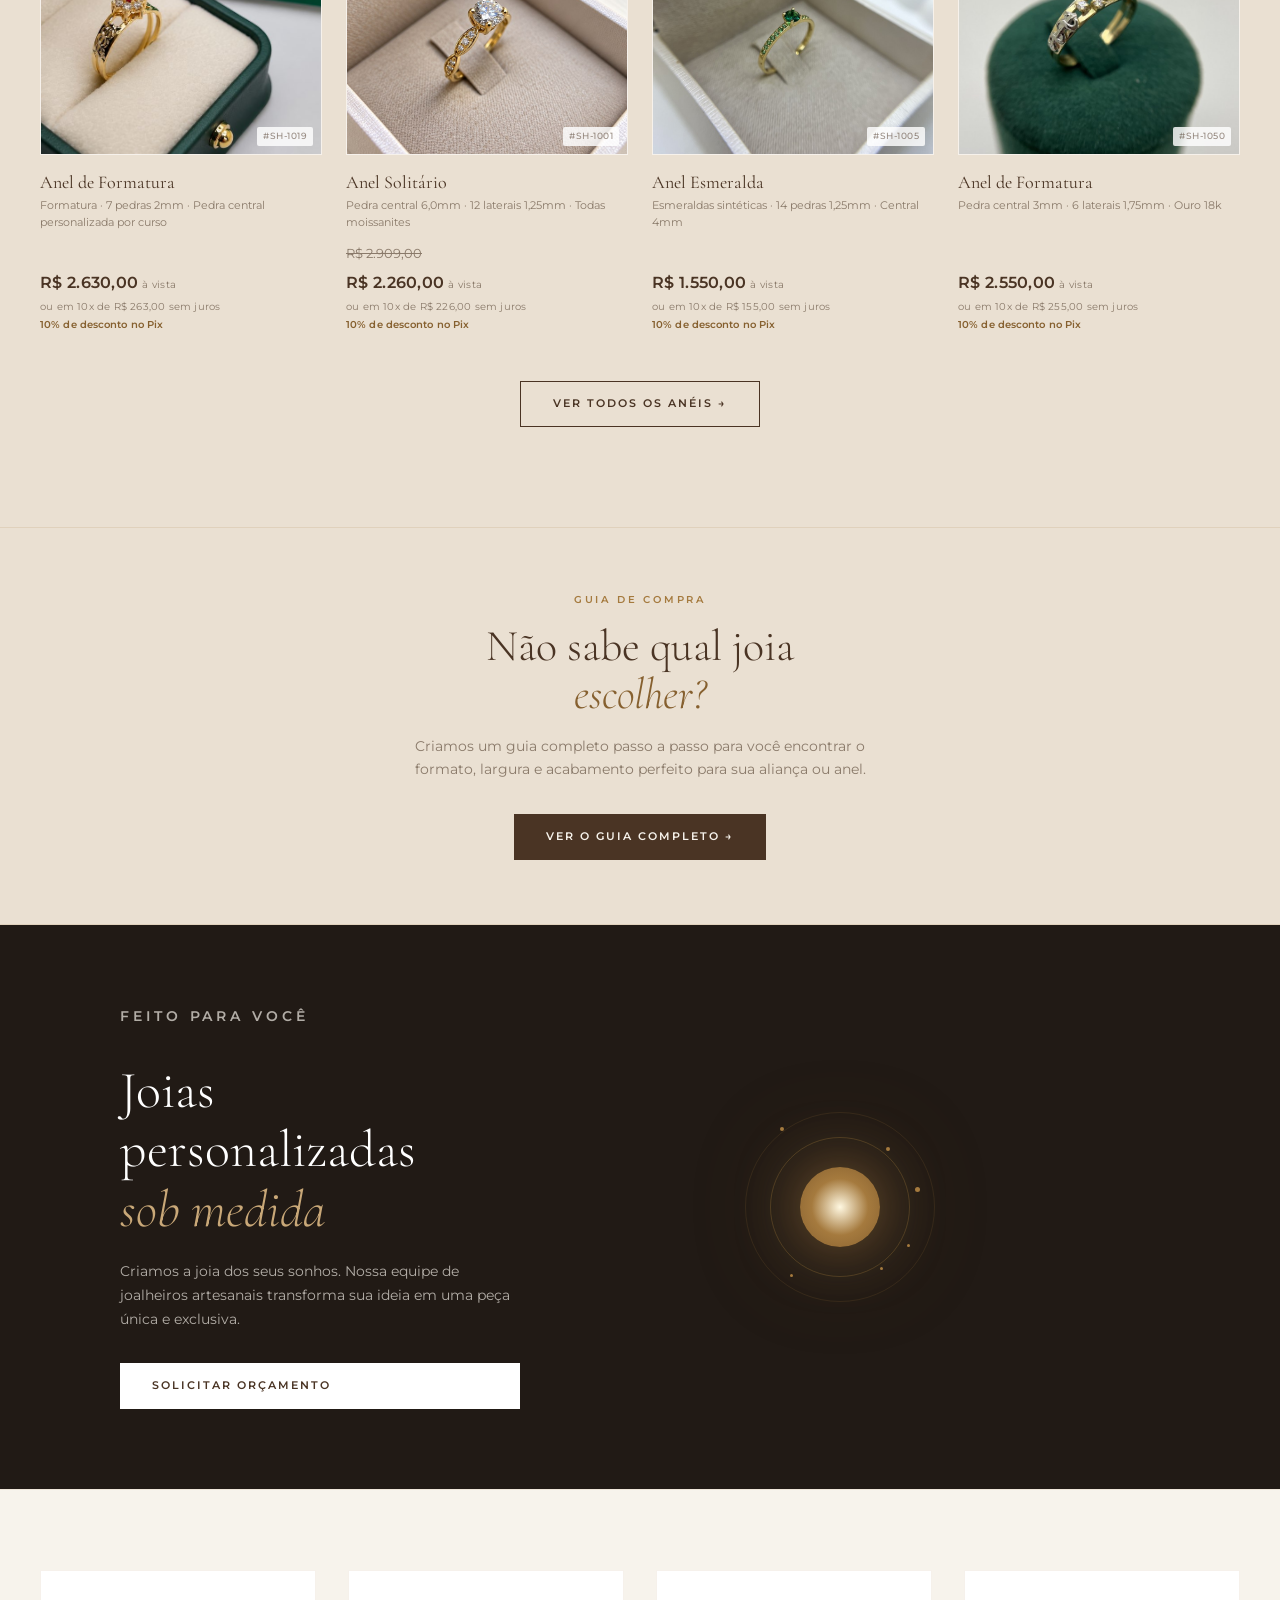
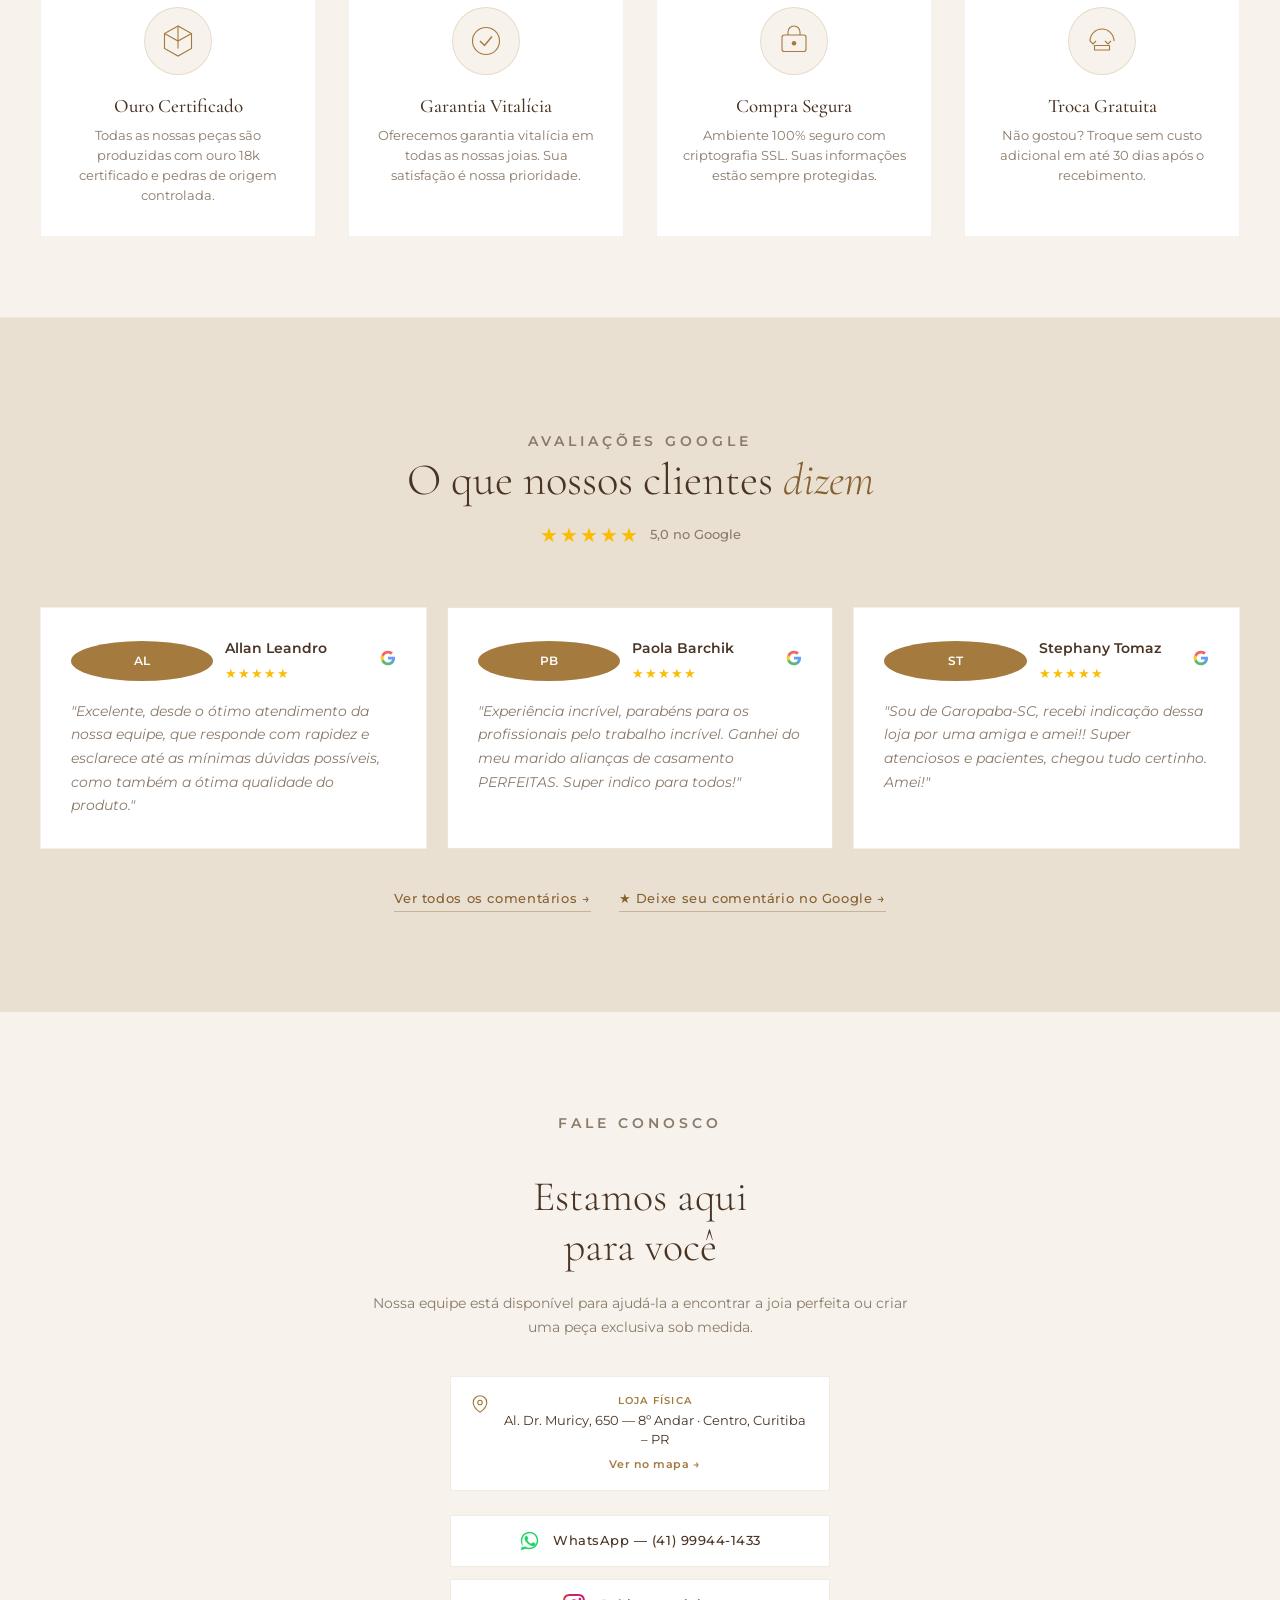
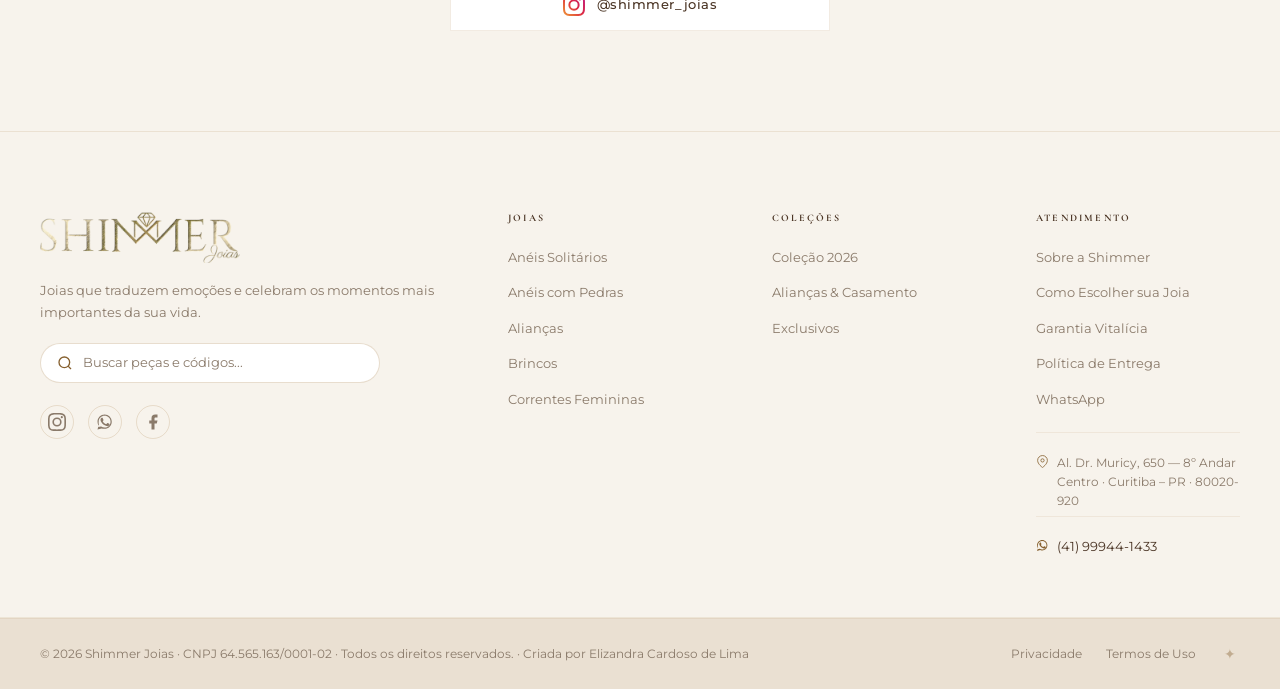
==== commit 67eb30d3: "fix: cards da home iguais ao catálogo, WhatsApp único (41) 99944-1433 e domínio .store - Exclusivos/" ====
--- a/index.html
+++ b/index.html
@@ -113,7 +113,7 @@
       <a href="sobre.html">Sobre a Shimmer</a>
       <a href="escolher-joia.html">Guia de Compra</a>
       <a href="index.html#contato">Fale Conosco</a>
-      <a href="https://wa.me/554199441433" target="_blank">WhatsApp</a>
+      <a href="https://wa.me/5541999441433" target="_blank">WhatsApp</a>
     </div>
   </div>
 
@@ -135,7 +135,7 @@
           </div>
           <div class="hero-ctas">
             <a href="#mais-pedidos" class="btn-gold" onclick="var c=document.querySelector('#mais-pedidos .produto-card[data-code=&quot;SH-1061&quot;]');if(c){c.click();return false;}">Quero o meu</a>
-            <a href="https://wa.me/554199441433?text=Ol%C3%A1!%20Tenho%20interesse%20no%20*Solit%C3%A1rio%20Serena*%20(SH-1061)." target="_blank" class="hero-link">Falar com uma consultora</a>
+            <a href="https://wa.me/5541999441433?text=Ol%C3%A1!%20Tenho%20interesse%20no%20*Solit%C3%A1rio%20Serena*%20(SH-1061)." target="_blank" class="hero-link">Falar com uma consultora</a>
           </div>
         </div>
         <div class="serena-foto">
@@ -448,10 +448,10 @@
       </div>
       <div class="produtos-grid" id="exclusivos-grid">
         <!-- Preenchido por JS via dashboard data -->
-        <div class="produto-card reveal reveal-delay-1" data-code="SH-1011" data-name="Anel Brilhante Redondo" data-preco="R$ 3.800,00">
+        <div class="produto-card reveal reveal-delay-1" data-code="SH-1011" data-name="Anel Maçom" data-preco="R$ 13.600,00">
           <div class="produto-img produto-img-foto" data-gallery="images/SH-1011.jpg">
             <span class="produto-code-img">#SH-1011</span>
-            <img src="images/SH-1011.jpg" alt="Anel Brilhante Redondo" loading="lazy" />
+            <img src="images/SH-1011.jpg" alt="Anel Maçom" loading="lazy" />
             <div class="produto-badge">Exclusivo</div>
             <div class="produto-hover-btn">
               <div class="pm-hover-circle"><svg viewBox="0 0 24 24" fill="none" stroke="white" stroke-width="1.5" width="26" height="26"><path d="M1 12s4-8 11-8 11 8 11 8-4 8-11 8-11-8-11-8z"/><circle cx="12" cy="12" r="3"/></svg></div>
@@ -461,15 +461,15 @@
           </div>
           <div class="produto-info">
             <p class="produto-colecao">Shimmer Joias</p>
-            <h4>Anel Brilhante Redondo</h4>
-            <p class="produto-material">Moissanite 6,5mm · Ouro 18k</p>
-            <p class="produto-preco">R$ 3.800,00</p>
-          </div>
-        </div>
-        <div class="produto-card reveal reveal-delay-2" data-code="SH-1055" data-name="Anel Tiffany Clássico" data-preco="R$ 2.850,00">
+            <h4>Anel Maçom</h4>
+            <p class="produto-material">Anel maçom · Ouro 18k</p>
+            <p class="produto-preco">R$ 13.600,00</p>
+          </div>
+        </div>
+        <div class="produto-card reveal reveal-delay-2" data-code="SH-1055" data-name="Anel Exclusivo Cravejado" data-preco="R$ 15.000,00">
           <div class="produto-img produto-img-foto" data-gallery="images/SH-1055.jpg">
             <span class="produto-code-img">#SH-1055</span>
-            <img src="images/SH-1055.jpg" alt="Anel Tiffany Clássico" loading="lazy" />
+            <img src="images/SH-1055.jpg" alt="Anel Exclusivo Cravejado" loading="lazy" />
             <div class="produto-badge">Exclusivo</div>
             <div class="produto-hover-btn">
               <div class="pm-hover-circle"><svg viewBox="0 0 24 24" fill="none" stroke="white" stroke-width="1.5" width="26" height="26"><path d="M1 12s4-8 11-8 11 8 11 8-4 8-11 8-11-8-11-8z"/><circle cx="12" cy="12" r="3"/></svg></div>
@@ -479,15 +479,15 @@
           </div>
           <div class="produto-info">
             <p class="produto-colecao">Shimmer Joias</p>
-            <h4>Anel Tiffany Clássico</h4>
-            <p class="produto-material">Moissanite 7mm · Ouro 18k</p>
-            <p class="produto-preco">R$ 2.850,00</p>
-          </div>
-        </div>
-        <div class="produto-card reveal reveal-delay-3" data-code="SH-1056" data-name="Anel Vintage Pavê" data-preco="R$ 4.200,00">
+            <h4>Anel Exclusivo Cravejado</h4>
+            <p class="produto-material">Anel personalizado · 10g · Todo cravejado com diamantes · Ouro 18k</p>
+            <p class="produto-preco">R$ 15.000,00</p>
+          </div>
+        </div>
+        <div class="produto-card reveal reveal-delay-3" data-code="SH-1056" data-name="Pulseira Exclusiva com Iniciais" data-preco="R$ 14.400,00">
           <div class="produto-img produto-img-foto" data-gallery="images/SH-1056.jpg">
             <span class="produto-code-img">#SH-1056</span>
-            <img src="images/SH-1056.jpg" alt="Anel Vintage Pavê" loading="lazy" />
+            <img src="images/SH-1056.jpg" alt="Pulseira Exclusiva com Iniciais" loading="lazy" />
             <div class="produto-badge">Exclusivo</div>
             <div class="produto-hover-btn">
               <div class="pm-hover-circle"><svg viewBox="0 0 24 24" fill="none" stroke="white" stroke-width="1.5" width="26" height="26"><path d="M1 12s4-8 11-8 11 8 11 8-4 8-11 8-11-8-11-8z"/><circle cx="12" cy="12" r="3"/></svg></div>
@@ -497,9 +497,9 @@
           </div>
           <div class="produto-info">
             <p class="produto-colecao">Shimmer Joias</p>
-            <h4>Anel Vintage Pavê</h4>
-            <p class="produto-material">Pavê de moissanites · Ouro 18k</p>
-            <p class="produto-preco">R$ 4.200,00</p>
+            <h4>Pulseira Exclusiva com Iniciais</h4>
+            <p class="produto-material">Bracelete personalizado com iniciais · Ouro 18k</p>
+            <p class="produto-preco">R$ 14.400,00</p>
           </div>
         </div>
         <div class="produto-card reveal reveal-delay-4" data-code="SH-1054" data-name="Corrente de Homenagem Personalizada" data-preco="R$ 6.670,00">
@@ -705,10 +705,10 @@
         <p>Cada conquista merece ser celebrada com uma joia única. Peças criadas para marcar os momentos mais especiais da sua trajetória.</p>
       </div>
       <div class="produtos-grid mais-pedidos-grid">
-        <div class="produto-card reveal reveal-delay-1" data-code="SH-1019" data-name="Anel com Turmalina Rosa" data-preco="R$ 15.000,00">
+        <div class="produto-card reveal reveal-delay-1" data-code="SH-1019" data-name="Anel de Formatura" data-preco="R$ 2.630,00">
           <div class="produto-img produto-img-foto" data-gallery="images/SH-1019.jpg">
             <span class="produto-code-img">#SH-1019</span>
-            <img src="images/SH-1019.jpg" alt="Anel com Turmalina Rosa" loading="lazy" />
+            <img src="images/SH-1019.jpg" alt="Anel de Formatura" loading="lazy" />
             <div class="produto-badge">Novo</div>
             <div class="produto-hover-btn">
               <div class="pm-hover-circle"><svg viewBox="0 0 24 24" fill="none" stroke="white" stroke-width="1.5" width="26" height="26"><path d="M1 12s4-8 11-8 11 8 11 8-4 8-11 8-11-8-11-8z"/><circle cx="12" cy="12" r="3"/></svg></div>
@@ -718,9 +718,9 @@
           </div>
           <div class="produto-info">
             <p class="produto-colecao">Shimmer Joias</p>
-            <h4>Anel com Turmalina Rosa</h4>
-            <p class="produto-material">7 pedras laterais 2,25mm · Pedra central 2,50mm turmalina rosa · Ouro 18k</p>
-            <p class="produto-preco">R$ 15.000,00</p>
+            <h4>Anel de Formatura</h4>
+            <p class="produto-material">Formatura · 7 pedras 2mm · Pedra central personalizada por curso</p>
+            <p class="produto-preco">R$ 2.630,00</p>
           </div>
         </div>
         <div class="produto-card reveal reveal-delay-2" data-code="SH-1001" data-name="Anel Solitário" data-preco="R$ 2.260,00">
@@ -744,7 +744,7 @@
             </div>
           </div>
         </div>
-        <div class="produto-card reveal reveal-delay-3" data-code="SH-1005" data-name="Anel Esmeralda" data-preco="R$ 2.100,00">
+        <div class="produto-card reveal reveal-delay-3" data-code="SH-1005" data-name="Anel Esmeralda" data-preco="R$ 1.550,00">
           <div class="produto-img produto-img-foto" data-gallery="images/SH-1005.jpg">
             <span class="produto-code-img">#SH-1005</span>
             <img src="images/SH-1005.jpg" alt="Anel Esmeralda" loading="lazy" />
@@ -758,8 +758,8 @@
           <div class="produto-info">
             <p class="produto-colecao">Shimmer Joias</p>
             <h4>Anel Esmeralda</h4>
-            <p class="produto-material">Pedra esmeralda natural 5,5mm · Ouro 18k</p>
-            <p class="produto-preco">R$ 2.100,00</p>
+            <p class="produto-material">Esmeraldas sintéticas · 14 pedras 1,25mm · Central 4mm</p>
+            <p class="produto-preco">R$ 1.550,00</p>
           </div>
         </div>
         <div class="produto-card reveal reveal-delay-4" data-code="SH-1050" data-name="Anel de Formatura" data-preco="R$ 2.550,00">
@@ -954,9 +954,9 @@
           </div>
         </div>
         <div class="contato-canais">
-          <a href="https://wa.me/554199441433" class="canal whatsapp" target="_blank">
+          <a href="https://wa.me/5541999441433" class="canal whatsapp" target="_blank">
             <svg viewBox="0 0 24 24" width="22" height="22" fill="#25D366"><path d="M17.472 14.382c-.297-.149-1.758-.867-2.03-.967-.273-.099-.471-.148-.67.15-.197.297-.767.966-.94 1.164-.173.199-.347.223-.644.075-.297-.15-1.255-.463-2.39-1.475-.883-.788-1.48-1.761-1.653-2.059-.173-.297-.018-.458.13-.606.134-.133.298-.347.446-.52.149-.174.198-.298.298-.497.099-.198.05-.371-.025-.52-.075-.149-.669-1.612-.916-2.207-.242-.579-.487-.5-.669-.51-.173-.008-.371-.01-.57-.01-.198 0-.52.074-.792.372-.272.297-1.04 1.016-1.04 2.479 0 1.462 1.065 2.875 1.213 3.074.149.198 2.096 3.2 5.077 4.487.709.306 1.262.489 1.694.625.712.227 1.36.195 1.871.118.571-.085 1.758-.719 2.006-1.413.248-.694.248-1.289.173-1.413-.074-.124-.272-.198-.57-.347z"/><path d="M11.5 2C6.262 2 2 6.262 2 11.5c0 1.91.553 3.685 1.508 5.183L2 22l5.47-1.487A9.459 9.459 0 0011.5 21c5.238 0 9.5-4.262 9.5-9.5S16.738 2 11.5 2zm0 17.4c-1.703 0-3.285-.48-4.618-1.313l-.33-.196-3.424.931.931-3.371-.215-.347A7.872 7.872 0 013.6 11.5C3.6 7.14 7.14 3.6 11.5 3.6c4.36 0 7.9 3.54 7.9 7.9 0 4.36-3.54 7.9-7.9 7.9z"/></svg>
-            WhatsApp — (41) 9944-1433
+            WhatsApp — (41) 99944-1433
           </a>
           <a href="https://www.instagram.com/shimmer_joias/" class="canal instagram" target="_blank">
             <svg viewBox="0 0 24 24" width="22" height="22" fill="url(#ig-grad)"><defs><linearGradient id="ig-grad" x1="0%" y1="100%" x2="100%" y2="0%"><stop offset="0%" style="stop-color:#f09433"/><stop offset="25%" style="stop-color:#e6683c"/><stop offset="50%" style="stop-color:#dc2743"/><stop offset="75%" style="stop-color:#cc2366"/><stop offset="100%" style="stop-color:#bc1888"/></linearGradient></defs><path d="M12 2.163c3.204 0 3.584.012 4.85.07 3.252.148 4.771 1.691 4.919 4.919.058 1.265.069 1.645.069 4.849 0 3.205-.012 3.584-.069 4.849-.149 3.225-1.664 4.771-4.919 4.919-1.266.058-1.644.07-4.85.07-3.204 0-3.584-.012-4.849-.07-3.26-.149-4.771-1.699-4.919-4.92-.058-1.265-.07-1.644-.07-4.849 0-3.204.013-3.583.07-4.849.149-3.227 1.664-4.771 4.919-4.919 1.266-.057 1.645-.069 4.849-.069zM12 0C8.741 0 8.333.014 7.053.072 2.695.272.273 2.69.073 7.052.014 8.333 0 8.741 0 12c0 3.259.014 3.668.072 4.948.2 4.358 2.618 6.78 6.98 6.98C8.333 23.986 8.741 24 12 24c3.259 0 3.668-.014 4.948-.072 4.354-.2 6.782-2.618 6.979-6.98.059-1.28.073-1.689.073-4.948 0-3.259-.014-3.667-.072-4.947-.196-4.354-2.617-6.78-6.979-6.98C15.668.014 15.259 0 12 0zm0 5.838a6.162 6.162 0 100 12.324 6.162 6.162 0 000-12.324zM12 16a4 4 0 110-8 4 4 0 010 8zm6.406-11.845a1.44 1.44 0 100 2.881 1.44 1.44 0 000-2.881z"/></svg>
@@ -984,7 +984,7 @@
             <a href="https://www.instagram.com/shimmer_joias/" target="_blank" aria-label="Instagram">
               <svg viewBox="0 0 24 24" width="18" height="18" fill="currentColor"><path d="M12 2.163c3.204 0 3.584.012 4.85.07 3.252.148 4.771 1.691 4.919 4.919.058 1.265.069 1.645.069 4.849 0 3.205-.012 3.584-.069 4.849-.149 3.225-1.664 4.771-4.919 4.919-1.266.058-1.644.07-4.85.07-3.204 0-3.584-.012-4.849-.07-3.26-.149-4.771-1.699-4.919-4.92-.058-1.265-.07-1.644-.07-4.849 0-3.204.013-3.583.07-4.849.149-3.227 1.664-4.771 4.919-4.919 1.266-.057 1.645-.069 4.849-.069zM12 0C8.741 0 8.333.014 7.053.072 2.695.272.273 2.69.073 7.052.014 8.333 0 8.741 0 12c0 3.259.014 3.668.072 4.948.2 4.358 2.618 6.78 6.98 6.98C8.333 23.986 8.741 24 12 24c3.259 0 3.668-.014 4.948-.072 4.354-.2 6.782-2.618 6.979-6.98.059-1.28.073-1.689.073-4.948 0-3.259-.014-3.667-.072-4.947-.196-4.354-2.617-6.78-6.979-6.98C15.668.014 15.259 0 12 0zm0 5.838a6.162 6.162 0 100 12.324 6.162 6.162 0 000-12.324zM12 16a4 4 0 110-8 4 4 0 010 8zm6.406-11.845a1.44 1.44 0 100 2.881 1.44 1.44 0 000-2.881z"/></svg>
             </a>
-            <a href="https://wa.me/554199441433" target="_blank" aria-label="WhatsApp">
+            <a href="https://wa.me/5541999441433" target="_blank" aria-label="WhatsApp">
               <svg viewBox="0 0 24 24" width="18" height="18" fill="currentColor"><path d="M17.472 14.382c-.297-.149-1.758-.867-2.03-.967-.273-.099-.471-.148-.67.15-.197.297-.767.966-.94 1.164-.173.199-.347.223-.644.075-.297-.15-1.255-.463-2.39-1.475-.883-.788-1.48-1.761-1.653-2.059-.173-.297-.018-.458.13-.606.134-.133.298-.347.446-.52.149-.174.198-.298.298-.497.099-.198.05-.371-.025-.52-.075-.149-.669-1.612-.916-2.207-.242-.579-.487-.5-.669-.51-.173-.008-.371-.01-.57-.01-.198 0-.52.074-.792.372-.272.297-1.04 1.016-1.04 2.479 0 1.462 1.065 2.875 1.213 3.074.149.198 2.096 3.2 5.077 4.487.709.306 1.262.489 1.694.625.712.227 1.36.195 1.871.118.571-.085 1.758-.719 2.006-1.413.248-.694.248-1.289.173-1.413-.074-.124-.272-.198-.57-.347z"/><path d="M11.5 2C6.262 2 2 6.262 2 11.5c0 1.91.553 3.685 1.508 5.183L2 22l5.47-1.487A9.459 9.459 0 0011.5 21c5.238 0 9.5-4.262 9.5-9.5S16.738 2 11.5 2zm0 17.4c-1.703 0-3.285-.48-4.618-1.313l-.33-.196-3.424.931.931-3.371-.215-.347A7.872 7.872 0 013.6 11.5C3.6 7.14 7.14 3.6 11.5 3.6c4.36 0 7.9 3.54 7.9 7.9 0 4.36-3.54 7.9-7.9 7.9z"/></svg>
             </a>
             <a href="https://www.facebook.com/shimmerjoias" target="_blank" aria-label="Facebook">
@@ -1017,7 +1017,7 @@
             <li><a href="escolher-joia.html">Como Escolher sua Joia</a></li>
             <li><a href="garantia.html">Garantia Vitalícia</a></li>
             <li><a href="entrega.html">Política de Entrega</a></li>
-            <li><a href="https://wa.me/554199441433" target="_blank">WhatsApp</a></li>
+            <li><a href="https://wa.me/5541999441433" target="_blank">WhatsApp</a></li>
           </ul>
           <div class="footer-endereco">
             <svg viewBox="0 0 24 24" width="13" height="13" fill="none" stroke="var(--gold-dark)" stroke-width="1.5"><path d="M21 10c0 7-9 13-9 13S3 17 3 10a9 9 0 0118 0z"/><circle cx="12" cy="10" r="3"/></svg>
@@ -1025,7 +1025,7 @@
           </div>
           <div class="footer-endereco" style="margin-top:6px">
             <svg viewBox="0 0 24 24" width="13" height="13" fill="currentColor" style="color:var(--gold-dark)"><path d="M17.472 14.382c-.297-.149-1.758-.867-2.03-.967-.273-.099-.471-.148-.67.15-.197.297-.767.966-.94 1.164-.173.199-.347.223-.644.075-.297-.15-1.255-.463-2.39-1.475-.883-.788-1.48-1.761-1.653-2.059-.173-.297-.018-.458.13-.606.134-.133.298-.347.446-.52.149-.174.198-.298.298-.497.099-.198.05-.371-.025-.52-.075-.149-.669-1.612-.916-2.207-.242-.579-.487-.5-.669-.51-.173-.008-.371-.01-.57-.01-.198 0-.52.074-.792.372-.272.297-1.04 1.016-1.04 2.479 0 1.462 1.065 2.875 1.213 3.074.149.198 2.096 3.2 5.077 4.487.709.306 1.262.489 1.694.625.712.227 1.36.195 1.871.118.571-.085 1.758-.719 2.006-1.413.248-.694.248-1.289.173-1.413-.074-.124-.272-.198-.57-.347z"/><path d="M11.5 2C6.262 2 2 6.262 2 11.5c0 1.91.553 3.685 1.508 5.183L2 22l5.47-1.487A9.459 9.459 0 0011.5 21c5.238 0 9.5-4.262 9.5-9.5S16.738 2 11.5 2zm0 17.4c-1.703 0-3.285-.48-4.618-1.313l-.33-.196-3.424.931.931-3.371-.215-.347A7.872 7.872 0 013.6 11.5C3.6 7.14 7.14 3.6 11.5 3.6c4.36 0 7.9 3.54 7.9 7.9 0 4.36-3.54 7.9-7.9 7.9z"/></svg>
-            <a href="https://wa.me/554199117651" target="_blank" style="color:inherit">(41) 9911-7651</a>
+            <a href="https://wa.me/5541999441433" target="_blank" style="color:inherit">(41) 99944-1433</a>
           </div>
         </div>
       </div>
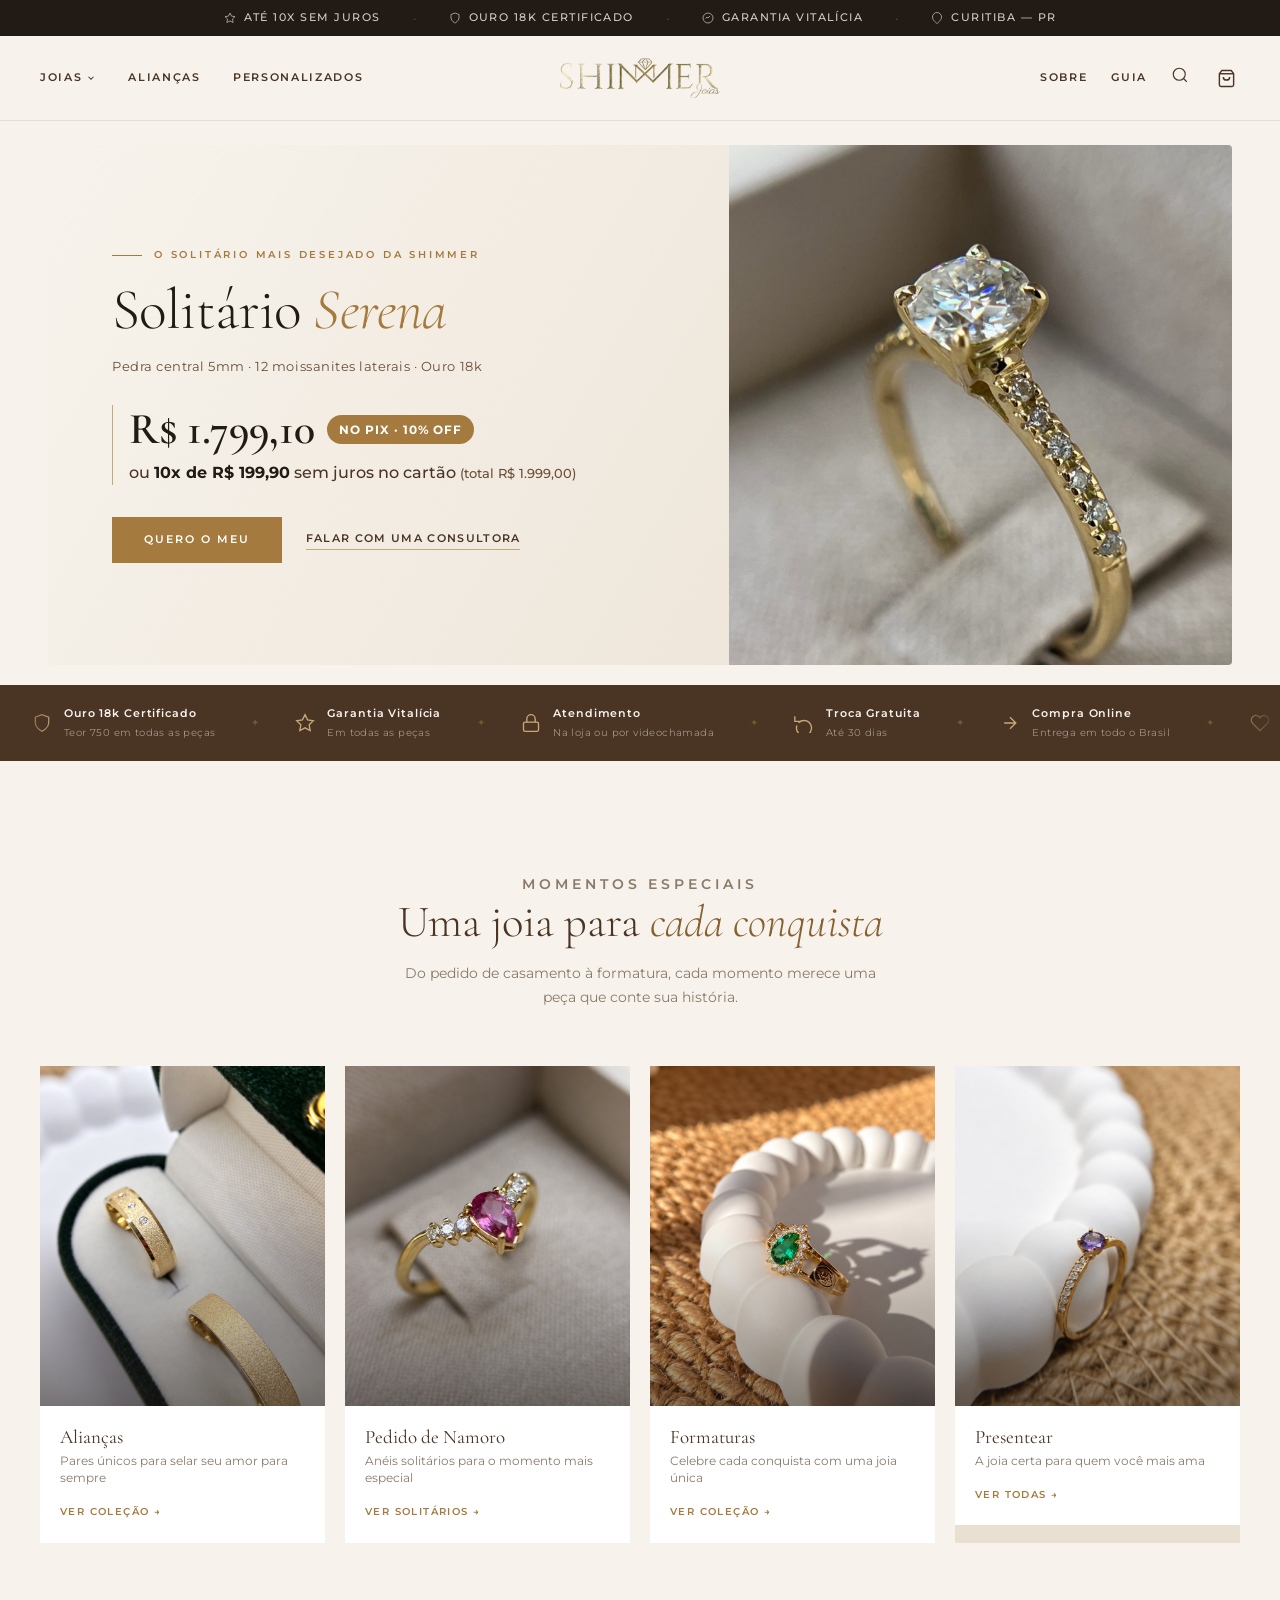
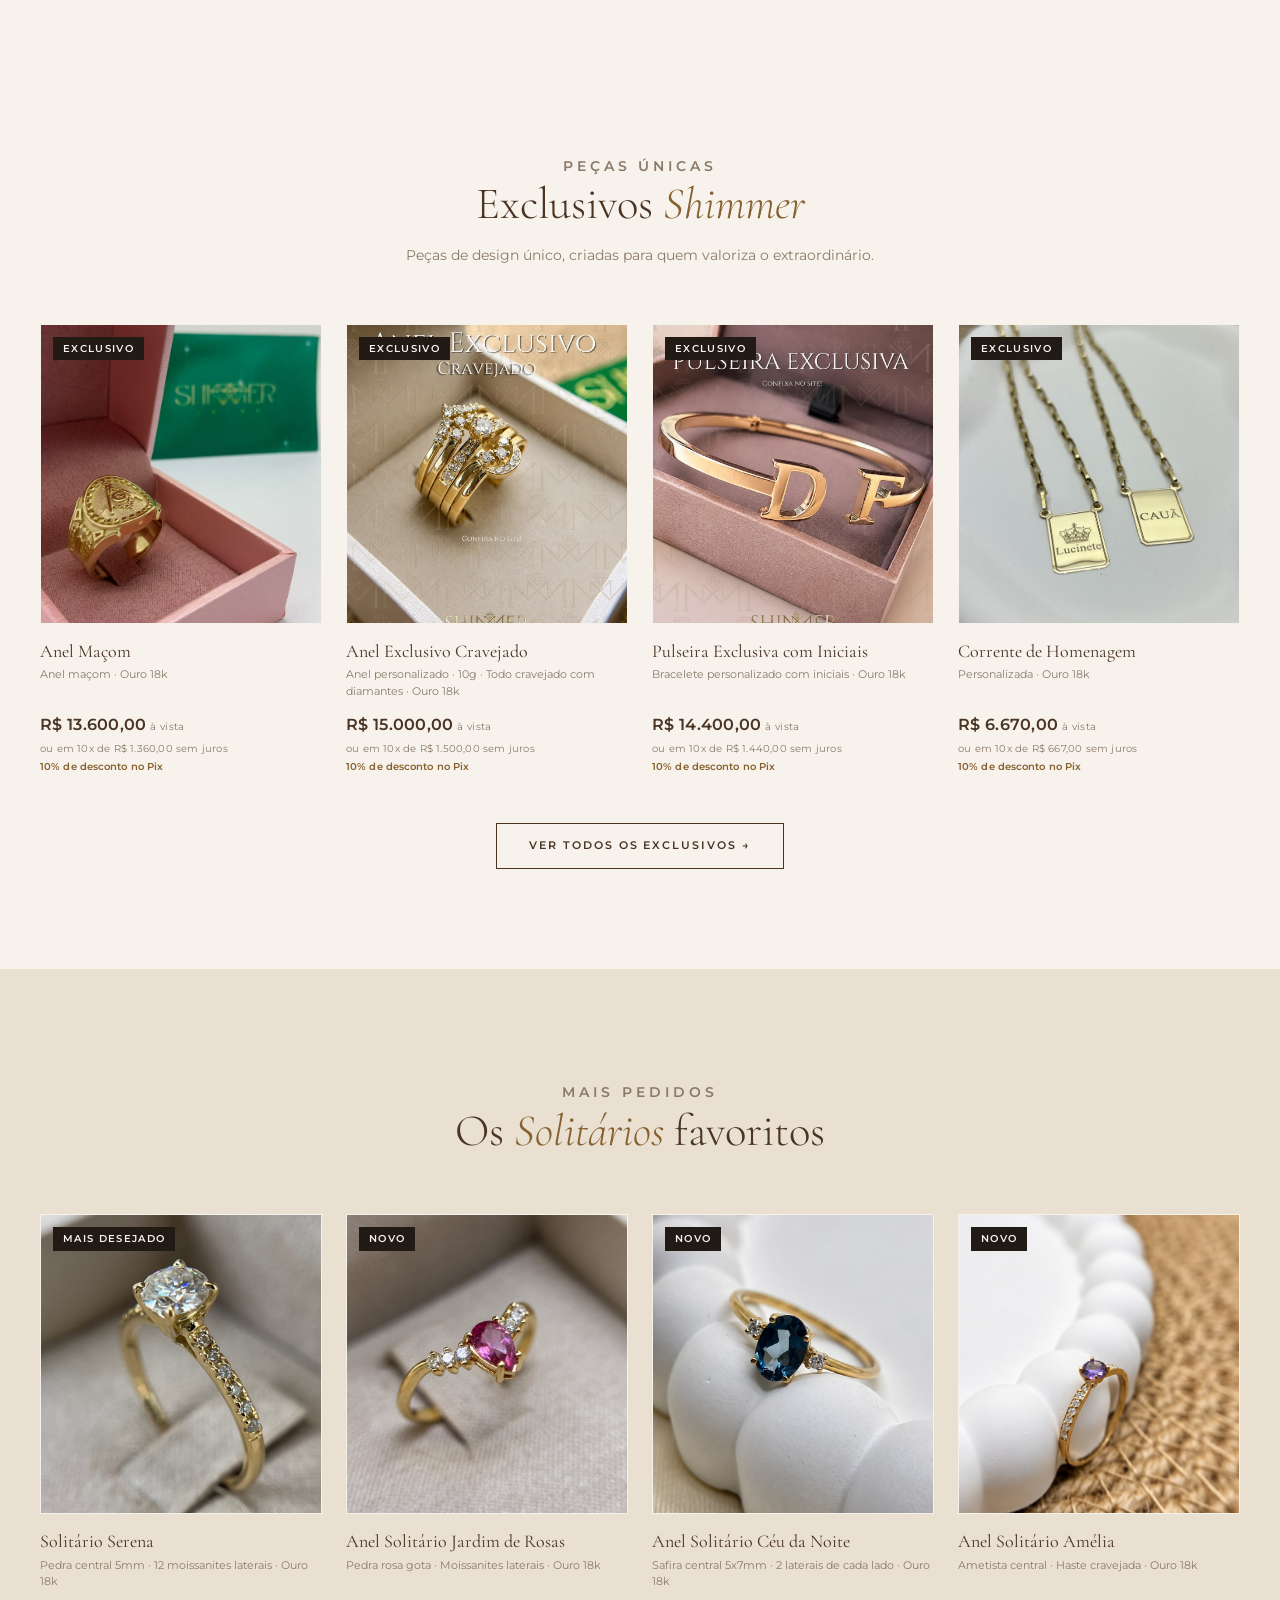
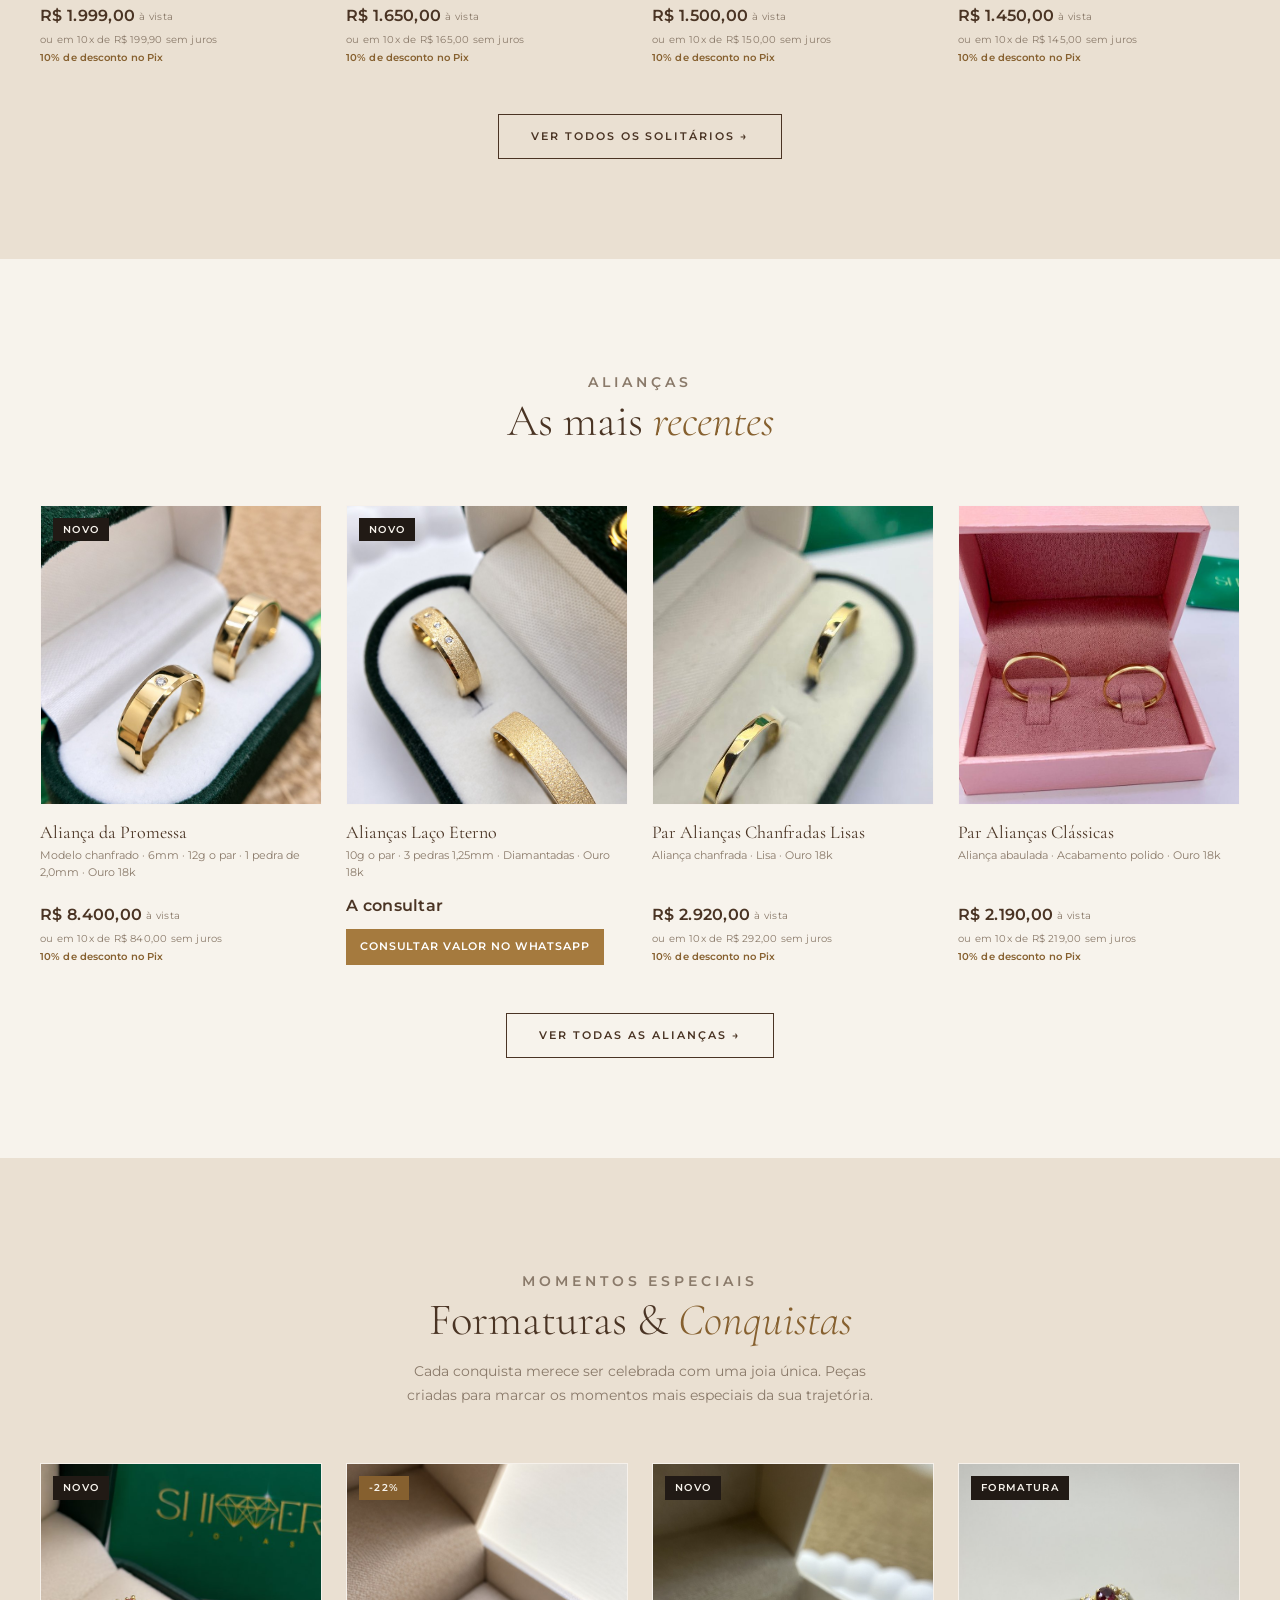
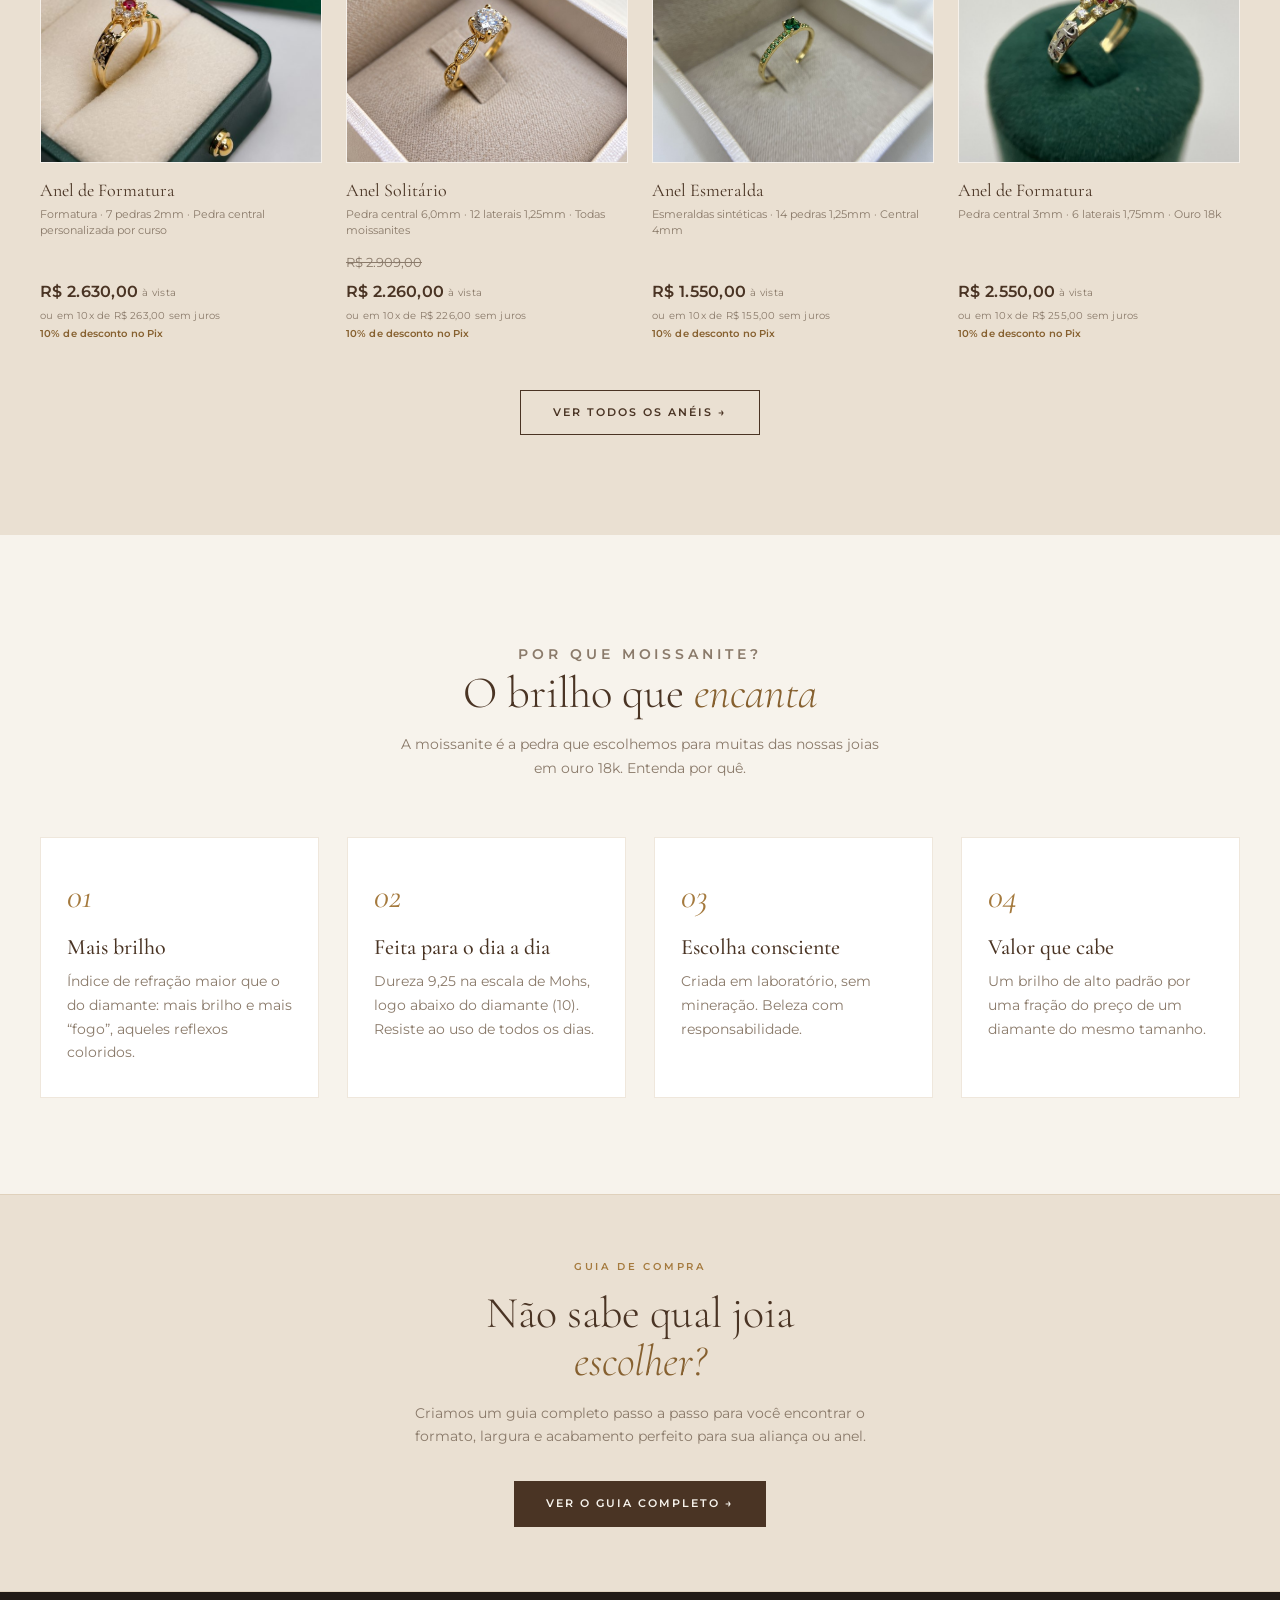
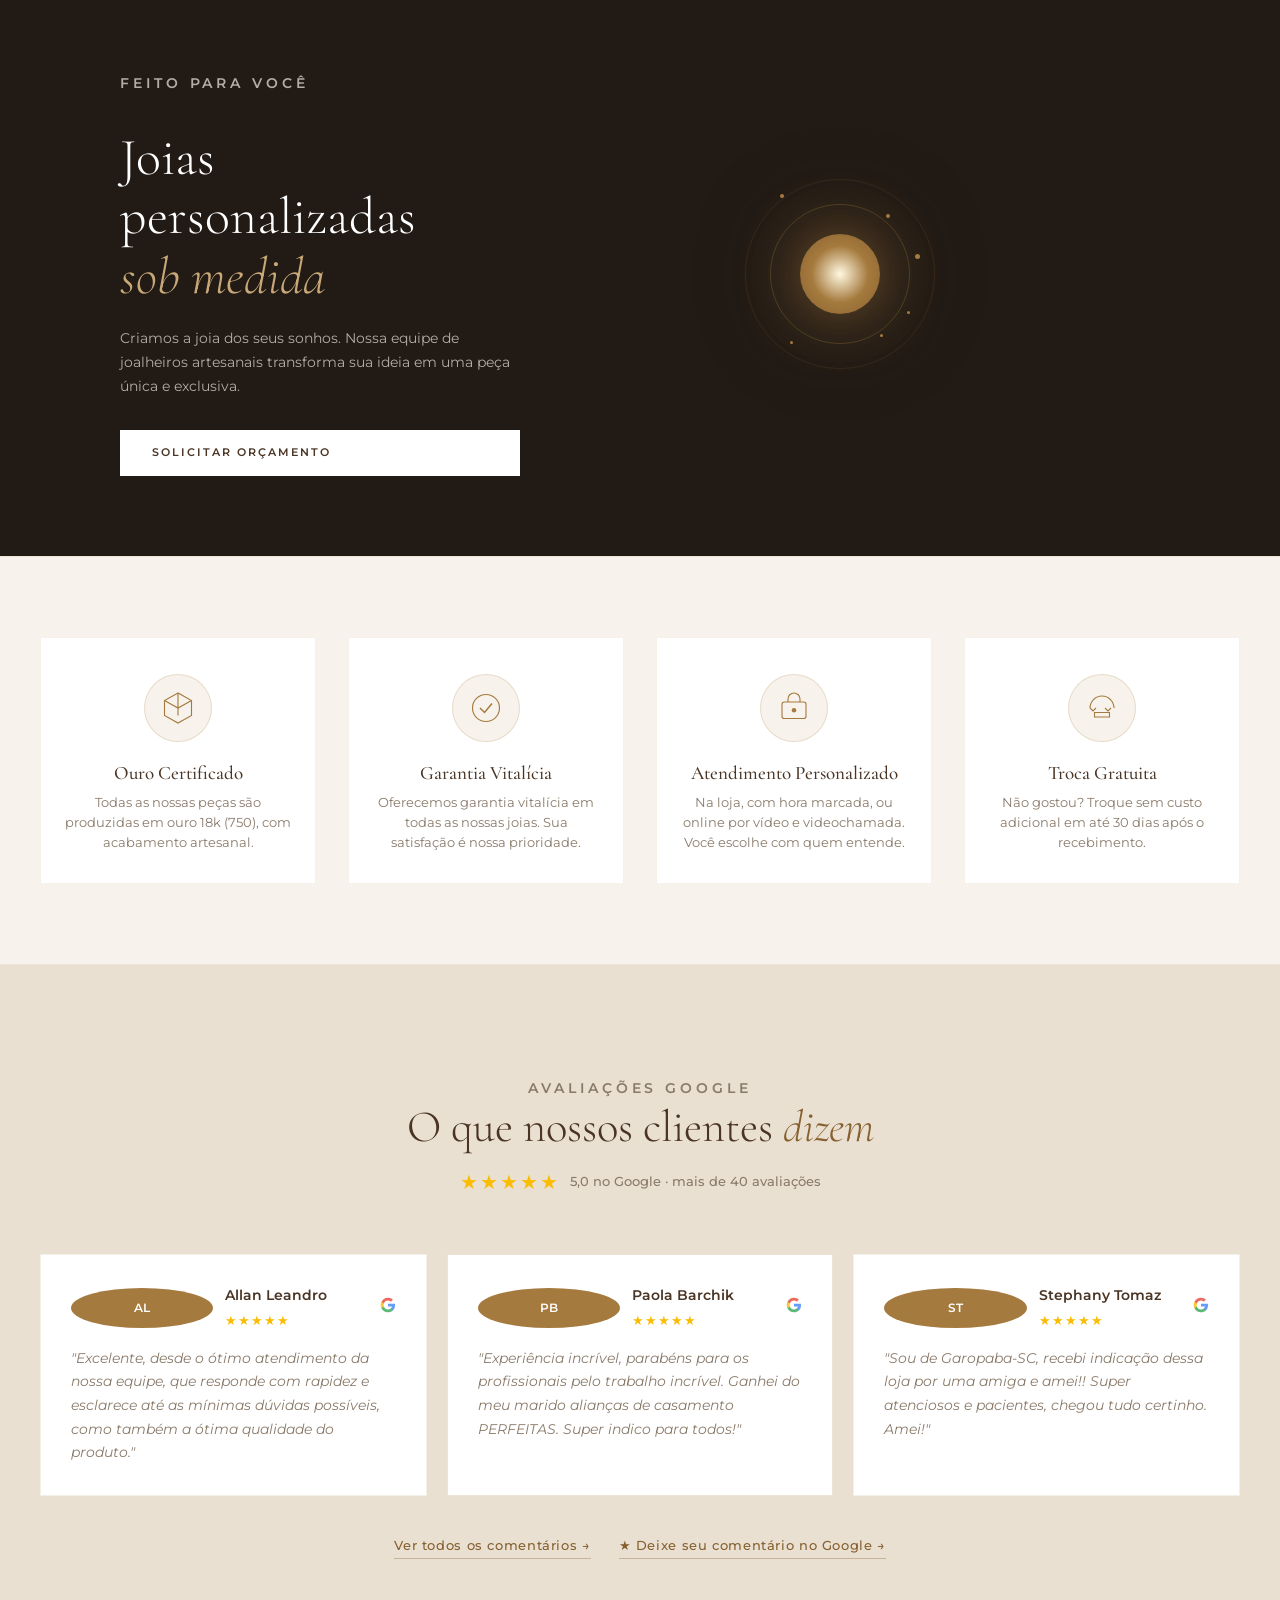
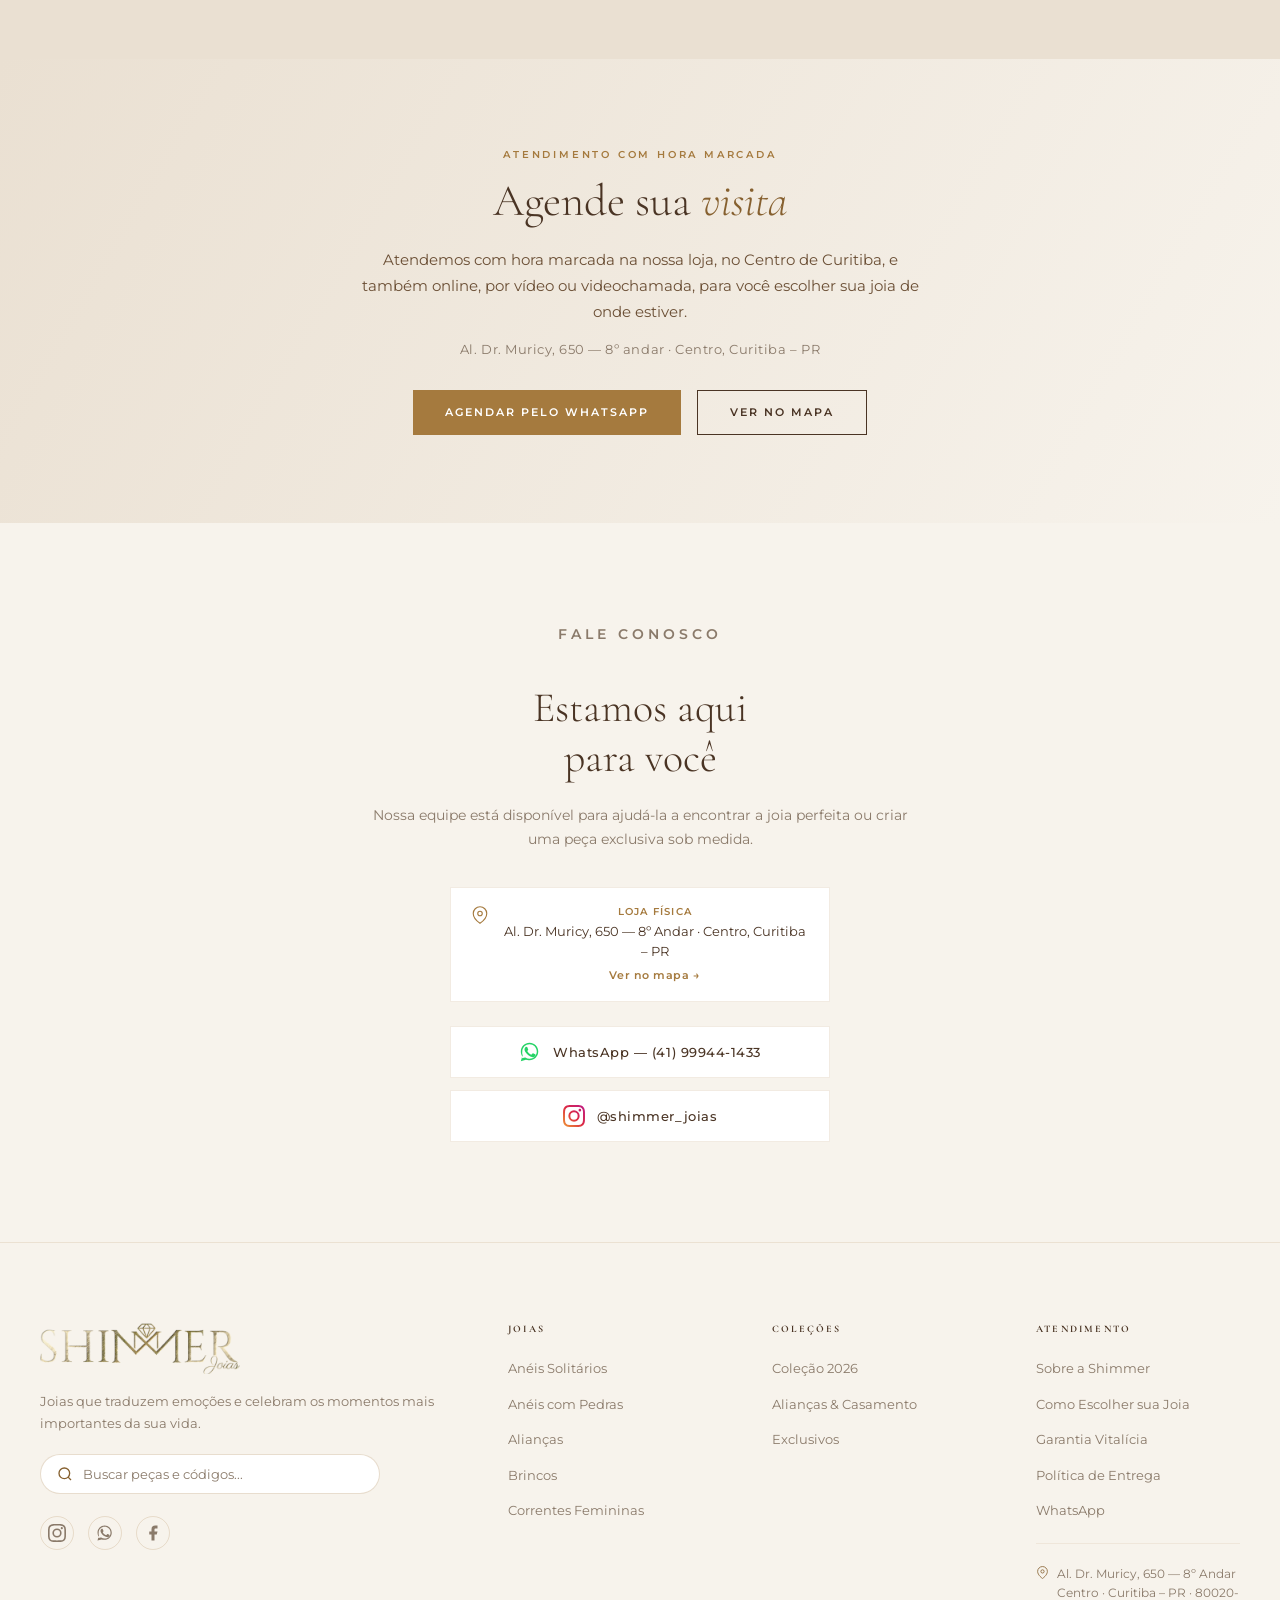
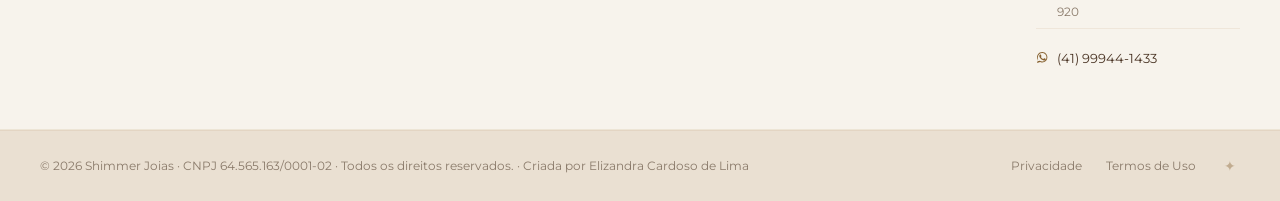
==== commit d540e7a8: "feat: ajustes parte 2 (topo, faixa, hero creme, sem códigos nas fotos, seção moissanite, agende sua " ====
--- a/index.html
+++ b/index.html
@@ -18,7 +18,7 @@
     <div class="announcement-items">
       <span class="announcement-item">
         <svg width="12" height="12" viewBox="0 0 24 24" fill="none" stroke="currentColor" stroke-width="2"><path d="M12 2l3.09 6.26L22 9.27l-5 4.87 1.18 6.88L12 17.77l-6.18 3.25L7 14.14 2 9.27l6.91-1.01L12 2z"/></svg>
-        Frete Grátis acima de R$&nbsp;300
+        Até 10x sem juros
       </span>
       <span class="announcement-sep">·</span>
       <span class="announcement-item">
@@ -174,7 +174,7 @@
         <!-- set 1 -->
         <div class="benefit-item">
           <div class="benefit-icon"><svg width="20" height="20" viewBox="0 0 24 24" fill="none" stroke="currentColor" stroke-width="1.6"><path d="M12 22s8-4 8-10V5l-8-3-8 3v7c0 6 8 10 8 10z"/></svg></div>
-          <div class="benefit-text"><div class="benefit-title">Ouro 18k Certificado</div><div class="benefit-sub">Pedras de origem controlada</div></div>
+          <div class="benefit-text"><div class="benefit-title">Ouro 18k Certificado</div><div class="benefit-sub">Teor 750 em todas as peças</div></div>
         </div>
         <span class="benefit-sep">✦</span>
         <div class="benefit-item">
@@ -184,7 +184,7 @@
         <span class="benefit-sep">✦</span>
         <div class="benefit-item">
           <div class="benefit-icon"><svg width="20" height="20" viewBox="0 0 24 24" fill="none" stroke="currentColor" stroke-width="1.6"><rect x="3" y="11" width="18" height="11" rx="2" ry="2"/><path d="M7 11V7a5 5 0 0110 0v4"/></svg></div>
-          <div class="benefit-text"><div class="benefit-title">Compra Segura</div><div class="benefit-sub">Criptografia SSL 100%</div></div>
+          <div class="benefit-text"><div class="benefit-title">Atendimento</div><div class="benefit-sub">Na loja ou por videochamada</div></div>
         </div>
         <span class="benefit-sep">✦</span>
         <div class="benefit-item">
@@ -205,7 +205,7 @@
         <!-- set 2 (cópia para loop contínuo) -->
         <div class="benefit-item">
           <div class="benefit-icon"><svg width="20" height="20" viewBox="0 0 24 24" fill="none" stroke="currentColor" stroke-width="1.6"><path d="M12 22s8-4 8-10V5l-8-3-8 3v7c0 6 8 10 8 10z"/></svg></div>
-          <div class="benefit-text"><div class="benefit-title">Ouro 18k Certificado</div><div class="benefit-sub">Pedras de origem controlada</div></div>
+          <div class="benefit-text"><div class="benefit-title">Ouro 18k Certificado</div><div class="benefit-sub">Teor 750 em todas as peças</div></div>
         </div>
         <span class="benefit-sep">✦</span>
         <div class="benefit-item">
@@ -215,7 +215,7 @@
         <span class="benefit-sep">✦</span>
         <div class="benefit-item">
           <div class="benefit-icon"><svg width="20" height="20" viewBox="0 0 24 24" fill="none" stroke="currentColor" stroke-width="1.6"><rect x="3" y="11" width="18" height="11" rx="2" ry="2"/><path d="M7 11V7a5 5 0 0110 0v4"/></svg></div>
-          <div class="benefit-text"><div class="benefit-title">Compra Segura</div><div class="benefit-sub">Criptografia SSL 100%</div></div>
+          <div class="benefit-text"><div class="benefit-title">Atendimento</div><div class="benefit-sub">Na loja ou por videochamada</div></div>
         </div>
         <span class="benefit-sep">✦</span>
         <div class="benefit-item">
@@ -652,6 +652,7 @@
             <h4>Alianças Laço Eterno</h4>
             <p class="produto-material">10g o par · 3 pedras 1,25mm · Diamantadas · Ouro 18k</p>
             <p class="produto-preco sem-avista">A consultar</p>
+            <a class="btn-consultar-wa" href="https://wa.me/5541999441433?text=Ol%C3%A1!%20Gostaria%20de%20saber%20o%20valor%20das%20*Alian%C3%A7as%20La%C3%A7o%20Eterno*%20(SH-1087)." target="_blank" rel="noopener" onclick="event.stopPropagation()">Consultar valor no WhatsApp</a>
           </div>
         </div>
 
@@ -788,6 +789,23 @@
   </section>
 
   <!-- BANNER ESCOLHER JOIA -->
+  <!-- ===== POR QUE MOISSANITE ===== -->
+  <section class="por-que-moissanite" id="moissanite">
+    <div class="container">
+      <div class="section-header reveal">
+        <p class="section-label">Por que moissanite?</p>
+        <h2>O brilho que <em>encanta</em></h2>
+        <p>A moissanite é a pedra que escolhemos para muitas das nossas joias em ouro 18k. Entenda por quê.</p>
+      </div>
+      <div class="moiss-grid">
+        <div class="moiss-item reveal reveal-delay-1"><span class="moiss-n">01</span><h4>Mais brilho</h4><p>Índice de refração maior que o do diamante: mais brilho e mais “fogo”, aqueles reflexos coloridos.</p></div>
+        <div class="moiss-item reveal reveal-delay-2"><span class="moiss-n">02</span><h4>Feita para o dia a dia</h4><p>Dureza 9,25 na escala de Mohs, logo abaixo do diamante (10). Resiste ao uso de todos os dias.</p></div>
+        <div class="moiss-item reveal reveal-delay-3"><span class="moiss-n">03</span><h4>Escolha consciente</h4><p>Criada em laboratório, sem mineração. Beleza com responsabilidade.</p></div>
+        <div class="moiss-item reveal reveal-delay-4"><span class="moiss-n">04</span><h4>Valor que cabe</h4><p>Um brilho de alto padrão por uma fração do preço de um diamante do mesmo tamanho.</p></div>
+      </div>
+    </div>
+  </section>
+
   <section class="banner-escolher">
     <div class="banner-escolher-inner">
       <span>Guia de Compra</span>
@@ -829,7 +847,7 @@
             <svg viewBox="0 0 48 48" width="36" height="36"><path d="M24 4L6 14v20l18 10 18-10V14L24 4z" fill="none" stroke="var(--gold)" stroke-width="1.5"/><path d="M24 4v30M6 14l18 10 18-10" fill="none" stroke="var(--gold)" stroke-width="1.5"/></svg>
           </div>
           <h4>Ouro Certificado</h4>
-          <p>Todas as nossas peças são produzidas com ouro 18k certificado e pedras de origem controlada.</p>
+          <p>Todas as nossas peças são produzidas em ouro 18k (750), com acabamento artesanal.</p>
         </div>
         <div class="diferencial reveal reveal-delay-2">
           <div class="dif-icon">
@@ -842,8 +860,8 @@
           <div class="dif-icon">
             <svg viewBox="0 0 48 48" width="36" height="36"><rect x="8" y="16" width="32" height="22" rx="3" fill="none" stroke="var(--gold)" stroke-width="1.5"/><path d="M16 16v-4a8 8 0 0116 0v4" fill="none" stroke="var(--gold)" stroke-width="1.5"/><circle cx="24" cy="27" r="3" fill="var(--gold)"/></svg>
           </div>
-          <h4>Compra Segura</h4>
-          <p>Ambiente 100% seguro com criptografia SSL. Suas informações estão sempre protegidas.</p>
+          <h4>Atendimento Personalizado</h4>
+          <p>Na loja, com hora marcada, ou online por vídeo e videochamada. Você escolhe com quem entende.</p>
         </div>
         <div class="diferencial reveal reveal-delay-4">
           <div class="dif-icon">
@@ -893,7 +911,7 @@
         <h2>O que nossos clientes <em>dizem</em></h2>
         <div class="google-rating-geral">
           <div class="google-stars-geral">★★★★★</div>
-          <span>5,0 no Google</span>
+          <span>5,0 no Google · mais de 40 avaliações</span>
         </div>
       </div>
       <div class="dep-grid-home">
@@ -939,6 +957,20 @@
   </section>
 
   <!-- CONTATO -->
+  <!-- ===== AGENDE SUA VISITA ===== -->
+  <section class="agende-visita" id="agende">
+    <div class="container agende-inner reveal">
+      <p class="section-label">Atendimento com hora marcada</p>
+      <h2>Agende sua <em>visita</em></h2>
+      <p class="agende-texto">Atendemos com hora marcada na nossa loja, no Centro de Curitiba, e também online, por vídeo ou videochamada, para você escolher sua joia de onde estiver.</p>
+      <p class="agende-endereco">Al. Dr. Muricy, 650 — 8º andar · Centro, Curitiba – PR</p>
+      <div class="agende-ctas">
+        <a class="btn-gold" href="https://wa.me/5541999441433?text=Ol%C3%A1!%20Gostaria%20de%20agendar%20uma%20visita%20%C3%A0%20Shimmer%20Joias." target="_blank" rel="noopener">Agendar pelo WhatsApp</a>
+        <a class="btn-outline" href="https://maps.google.com/?q=Al.+Dr.+Muricy,+650,+Curitiba,+PR" target="_blank" rel="noopener">Ver no mapa</a>
+      </div>
+    </div>
+  </section>
+
   <section class="contato" id="contato">
     <div class="container contato-inner contato-simples">
       <div class="contato-info contato-info-center">
--- a/css/style.css
+++ b/css/style.css
@@ -424,7 +424,7 @@
 .hero-slide-serena {
   display: grid;
   grid-template-columns: 1.15fr 0.85fr;
-  background: #fff;
+  background: linear-gradient(120deg, var(--cream-light) 0%, var(--cream) 100%);
 }
 .serena-text {
   display: flex;
@@ -767,6 +767,7 @@
 }
 
 .produto-code-img {
+  display: none; /* códigos ocultos nas fotos (ficam no data-code e no WhatsApp) */
   position: absolute; bottom: 8px; right: 8px; z-index: 2;
   font-size: 9px; color: rgba(74,52,36,0.55); letter-spacing: 0.05em;
   font-family: 'Montserrat', sans-serif; font-weight: 500;
@@ -1824,3 +1825,36 @@
   .hero-slide-serena .serena-preco-parcela { font-size: 13px; }
   .serena-preco-total { font-size: 11px; }
 }
+
+
+/* ===== POR QUE MOISSANITE ===== */
+.por-que-moissanite { padding: 96px 0; background: var(--cream-light); }
+.moiss-grid { display: grid; grid-template-columns: repeat(4, 1fr); gap: 28px; }
+.moiss-item { background: var(--white); border: 1px solid rgba(165,122,62,0.18); padding: 32px 26px; }
+.moiss-n { display: block; font-family: 'Cormorant Garamond', serif; font-style: italic; font-size: 34px; color: var(--gold); margin-bottom: 10px; }
+.moiss-item h4 { font-family: 'Cormorant Garamond', serif; font-size: 22px; font-weight: 500; color: var(--brown-deep); margin-bottom: 10px; }
+.moiss-item p { font-size: 13.5px; line-height: 1.75; color: var(--gray); }
+
+/* ===== AGENDE SUA VISITA ===== */
+.agende-visita { padding: 88px 0; background: linear-gradient(120deg, var(--cream) 0%, var(--cream-light) 100%); text-align: center; }
+.agende-inner h2 { color: var(--brown-deep); margin-bottom: 18px; }
+.agende-inner h2 em { color: var(--gold-dark); font-style: italic; }
+.agende-texto { max-width: 560px; margin: 0 auto 14px; font-size: 14.5px; line-height: 1.8; color: var(--brown-mid); }
+.agende-endereco { font-size: 13px; letter-spacing: 0.04em; color: var(--gray); margin-bottom: 30px; }
+.agende-ctas { display: flex; gap: 16px; justify-content: center; flex-wrap: wrap; }
+
+/* ===== BOTÃO CONSULTAR VALOR (produtos "A consultar") ===== */
+.btn-consultar-wa {
+  display: inline-block; margin-top: 10px; padding: 9px 14px; align-self: flex-start;
+  font-family: 'Montserrat', sans-serif; font-size: 11px; font-weight: 600; letter-spacing: 0.08em; text-transform: uppercase;
+  color: var(--white); background: var(--gold); text-decoration: none; transition: background var(--transition);
+}
+.btn-consultar-wa:hover { background: var(--gold-dark); }
+
+@media (max-width: 900px) {
+  .moiss-grid { grid-template-columns: repeat(2, 1fr); gap: 16px; }
+  .por-que-moissanite, .agende-visita { padding: 64px 0; }
+}
+@media (max-width: 520px) {
+  .moiss-grid { grid-template-columns: 1fr; }
+}
